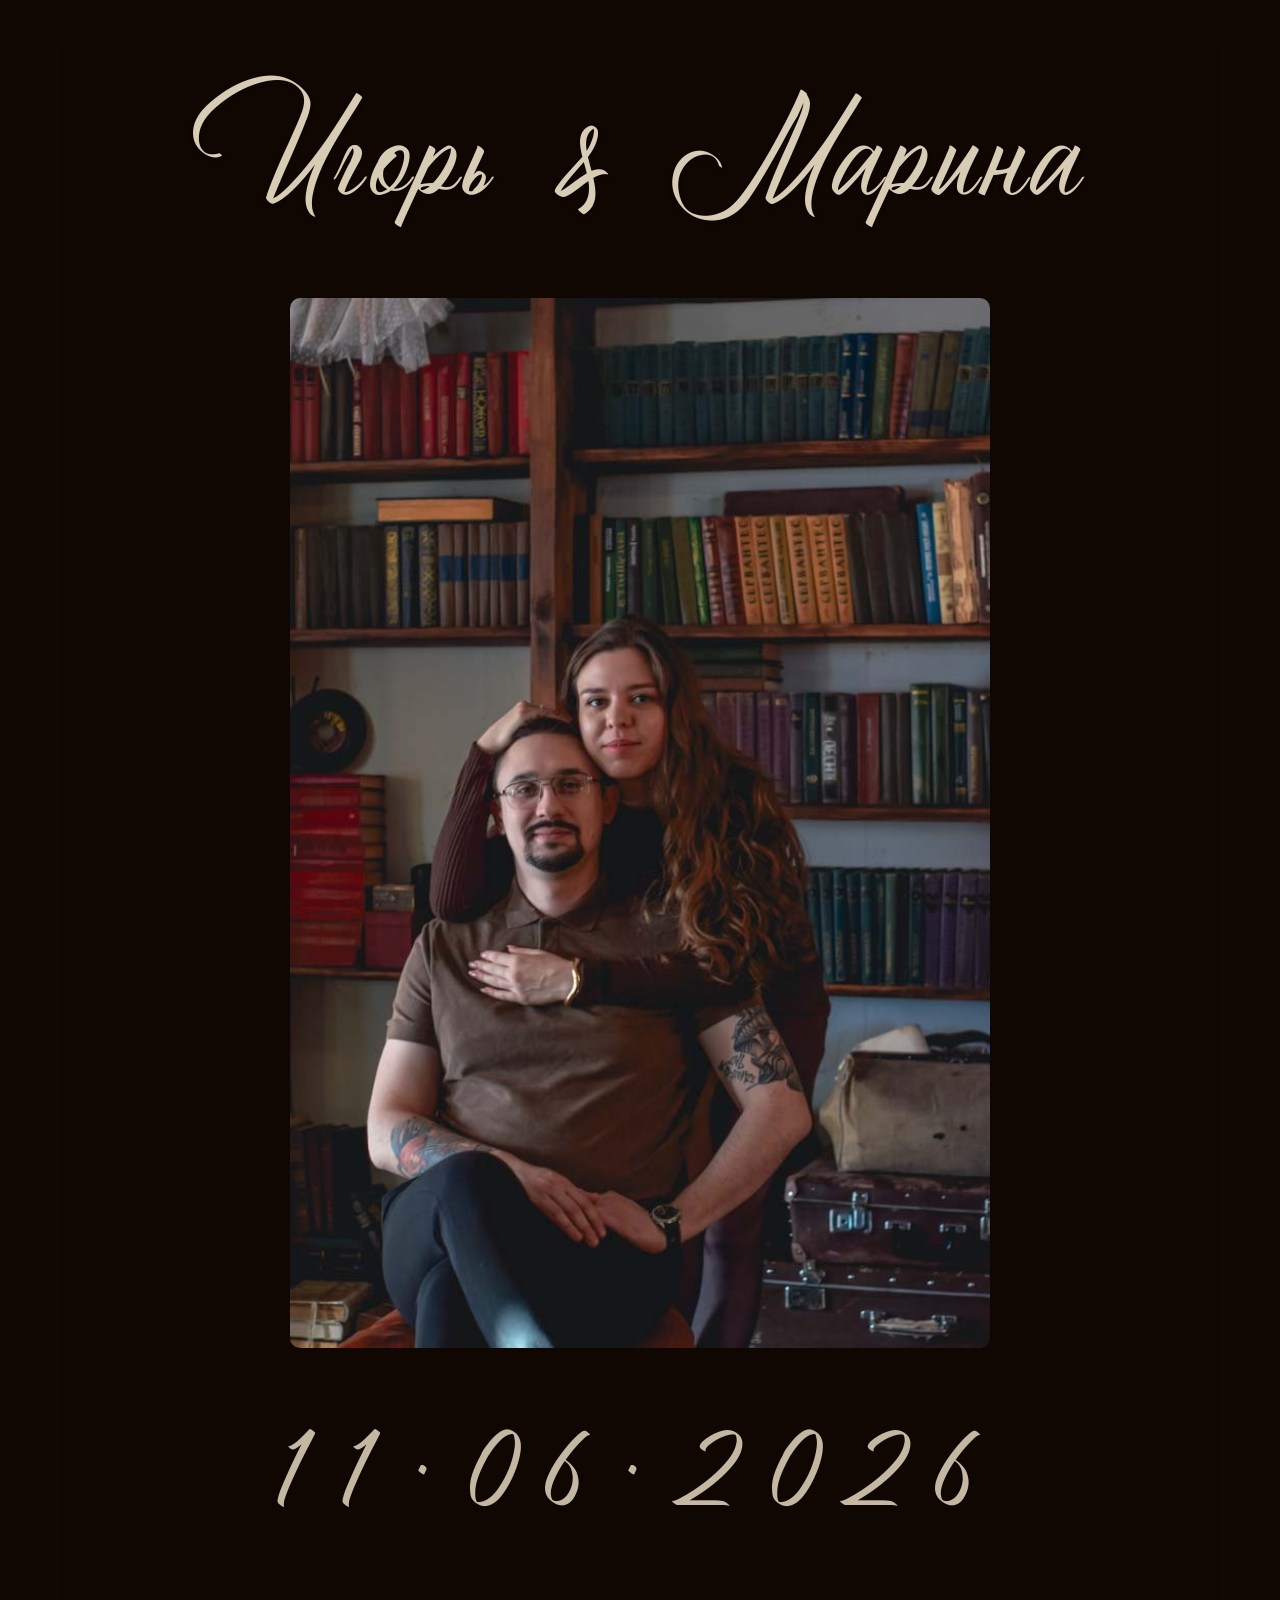
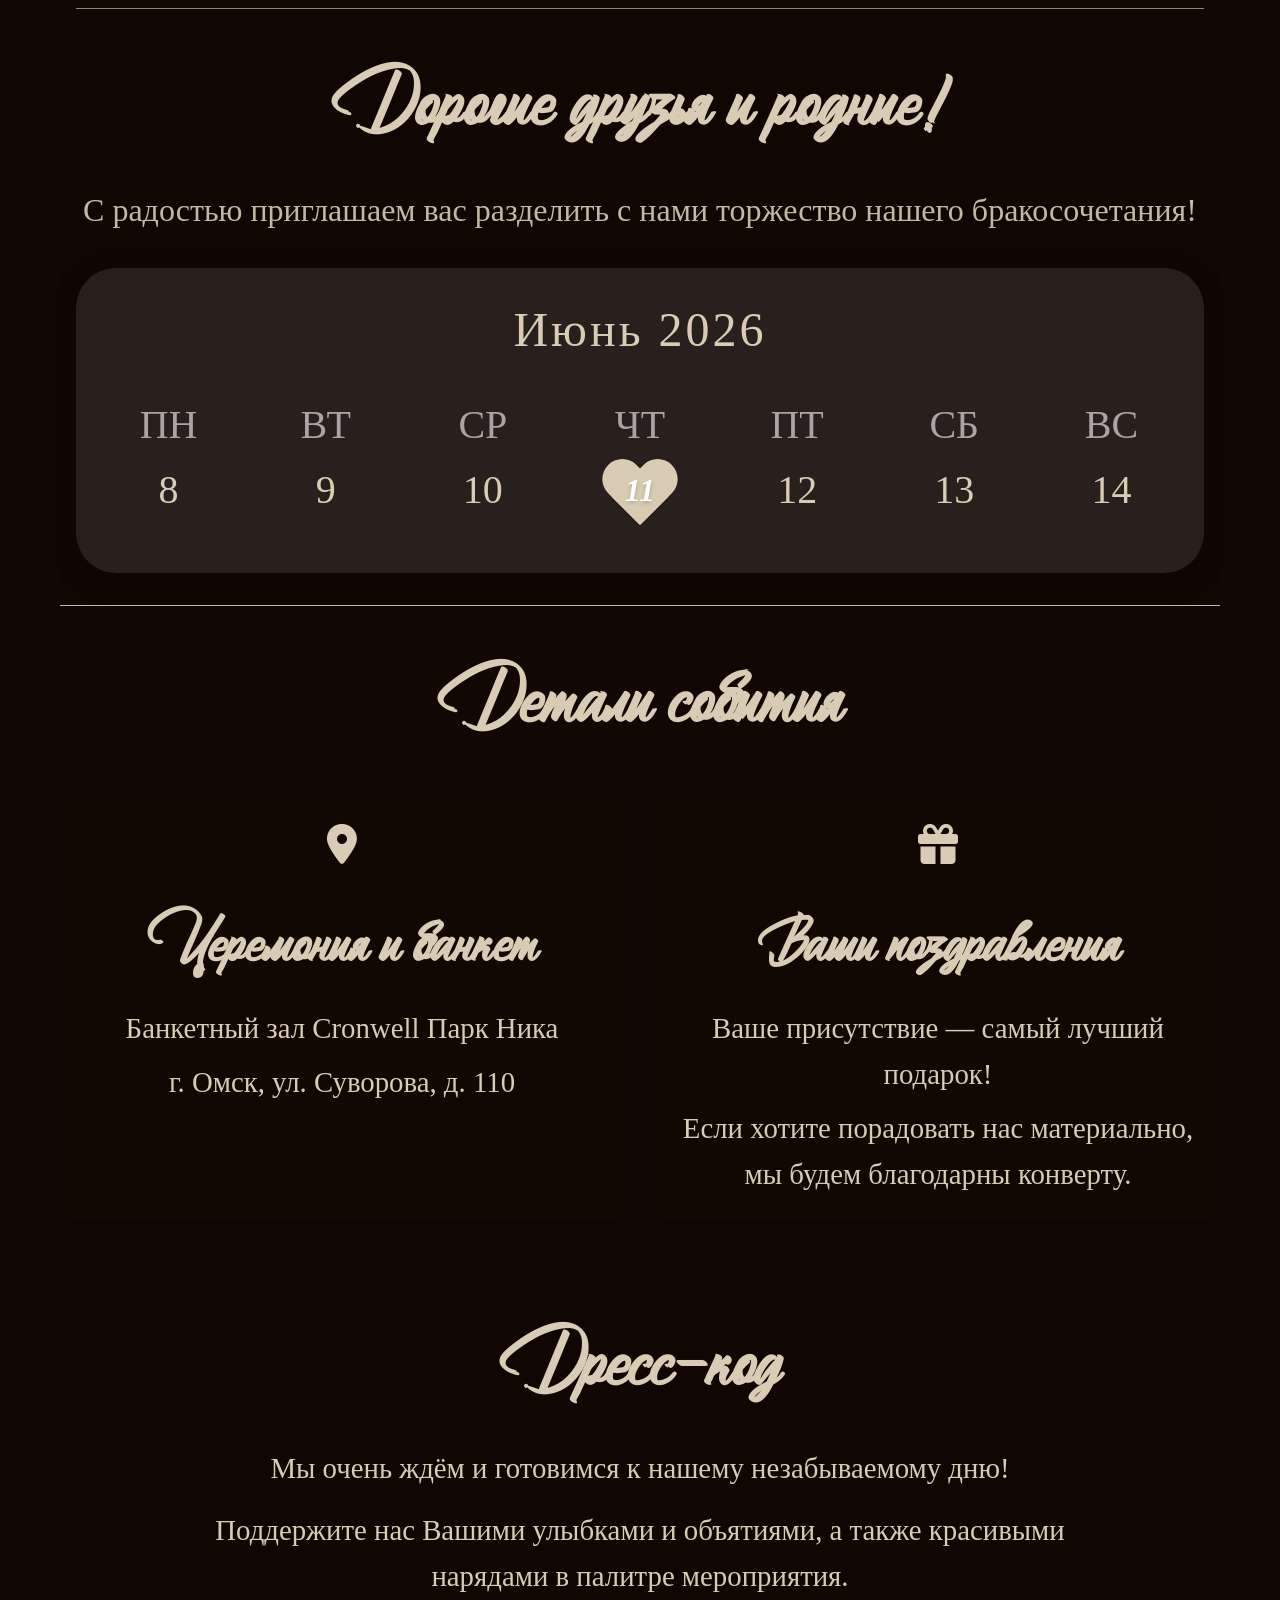
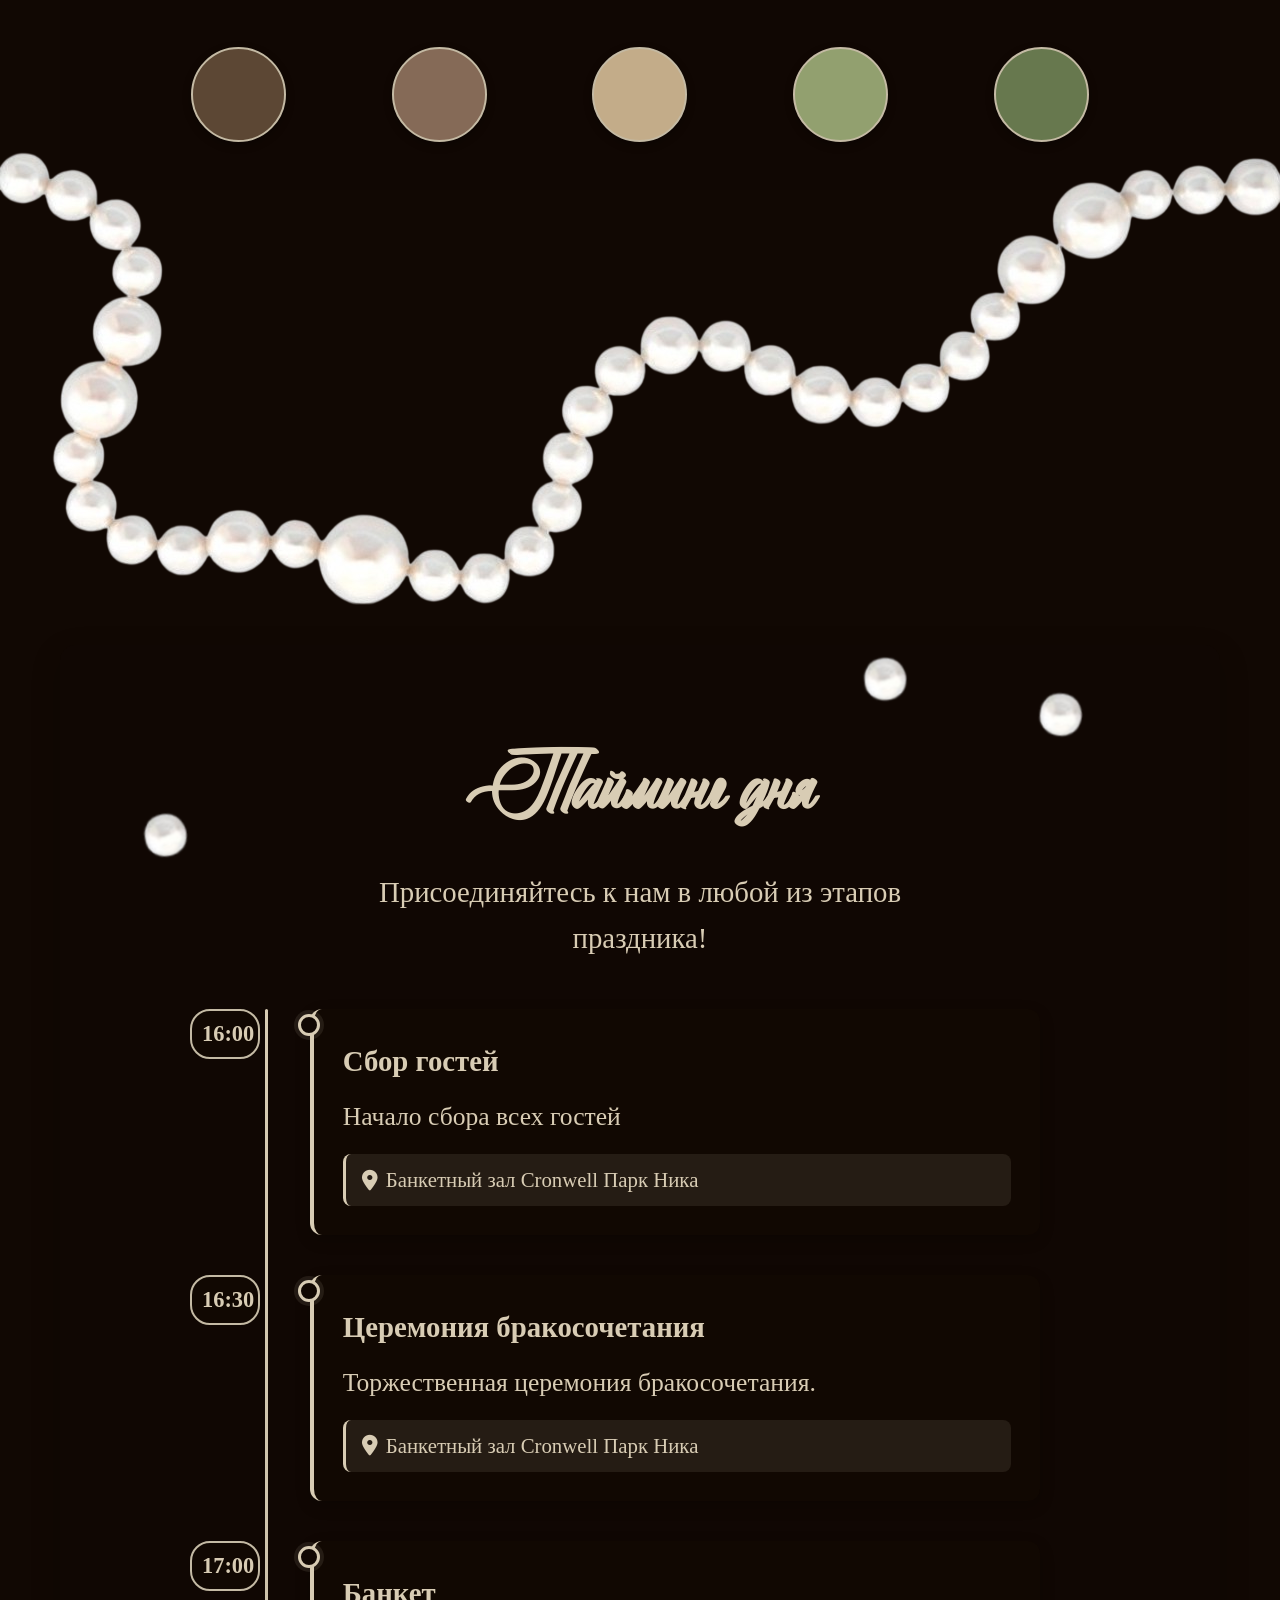
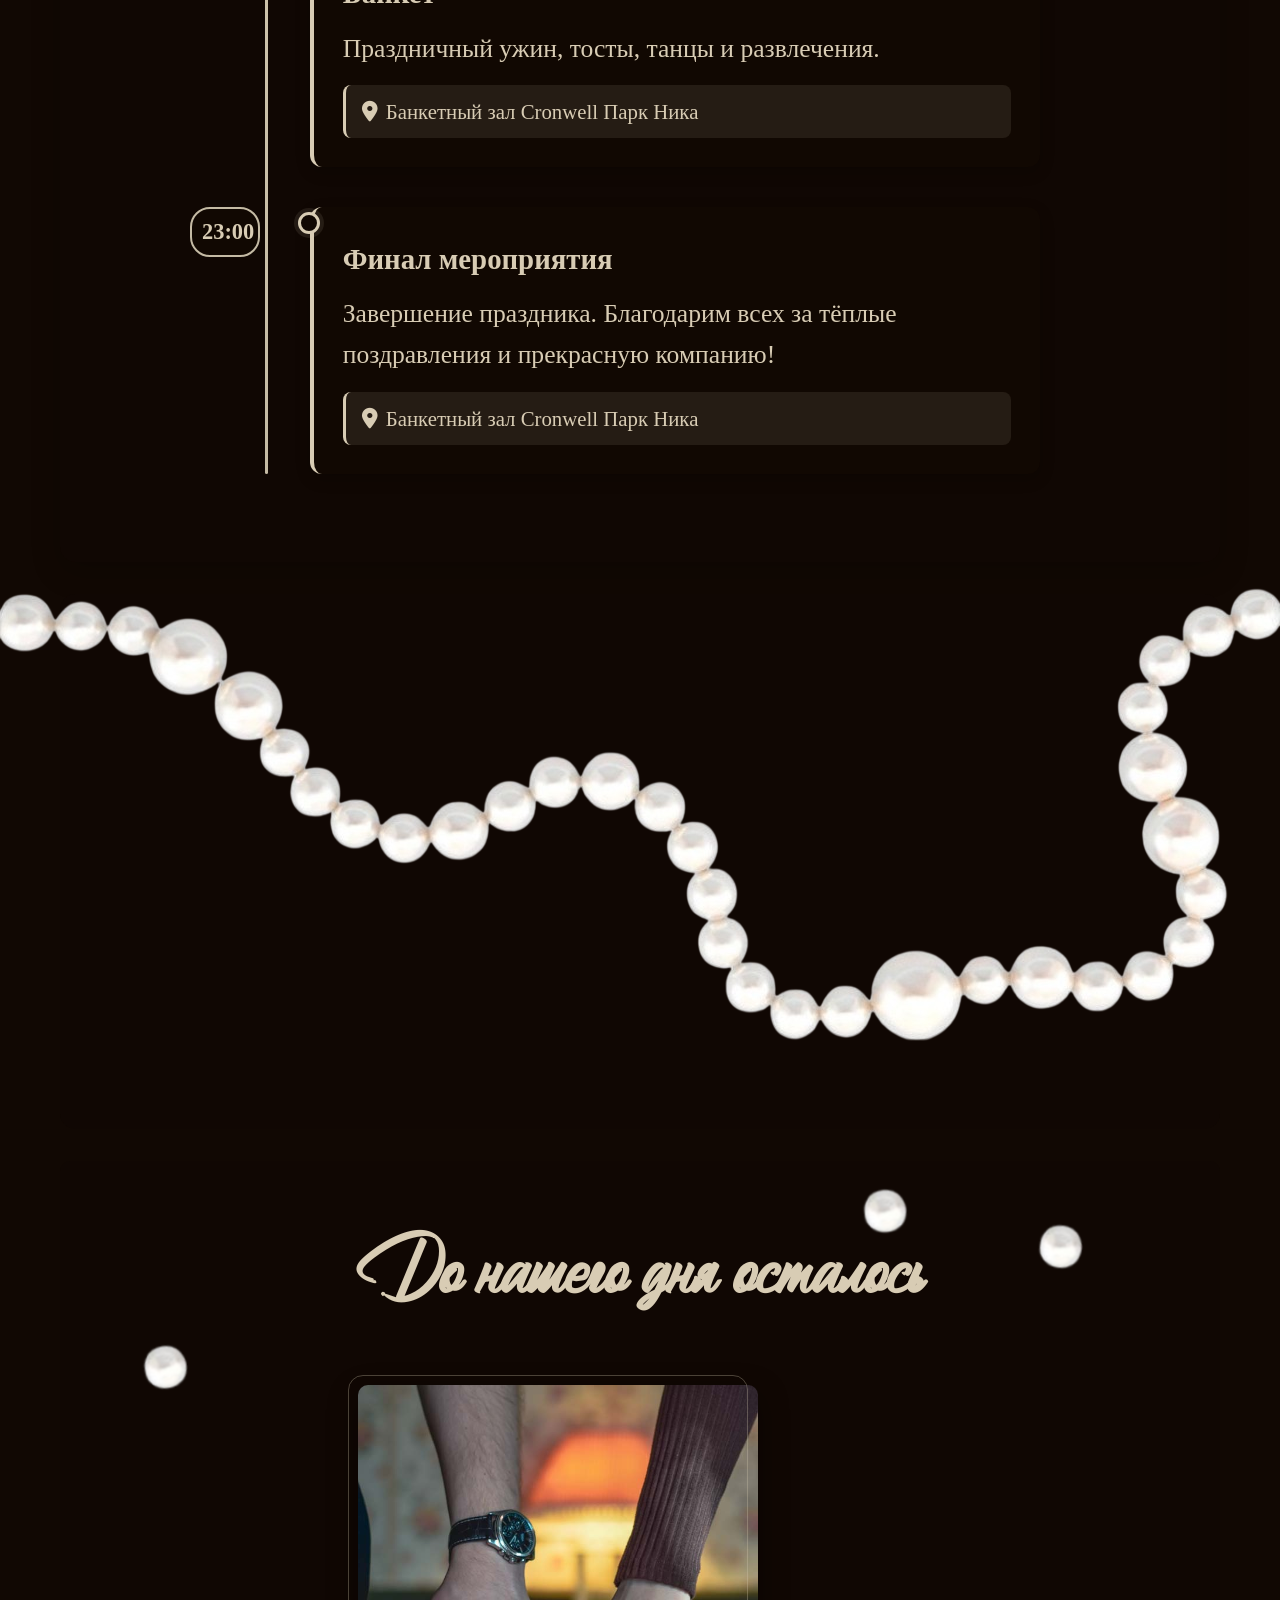
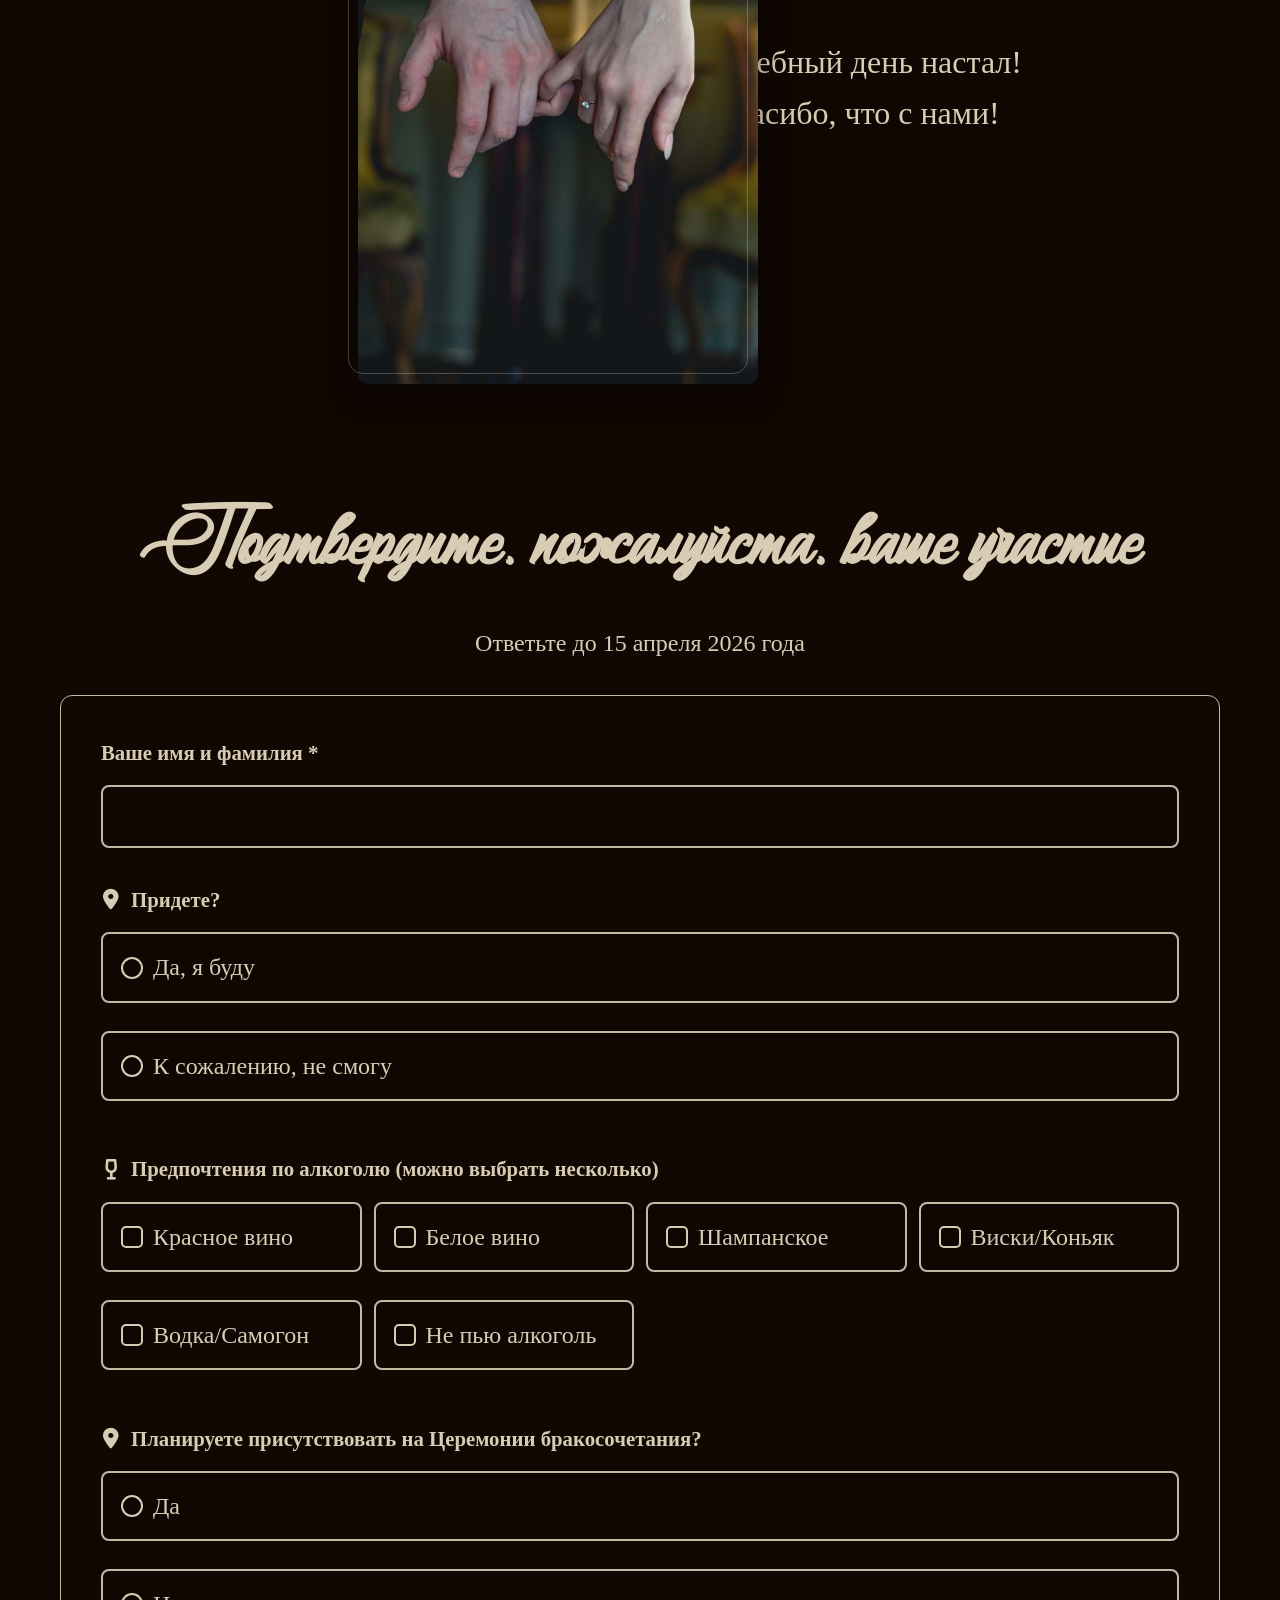
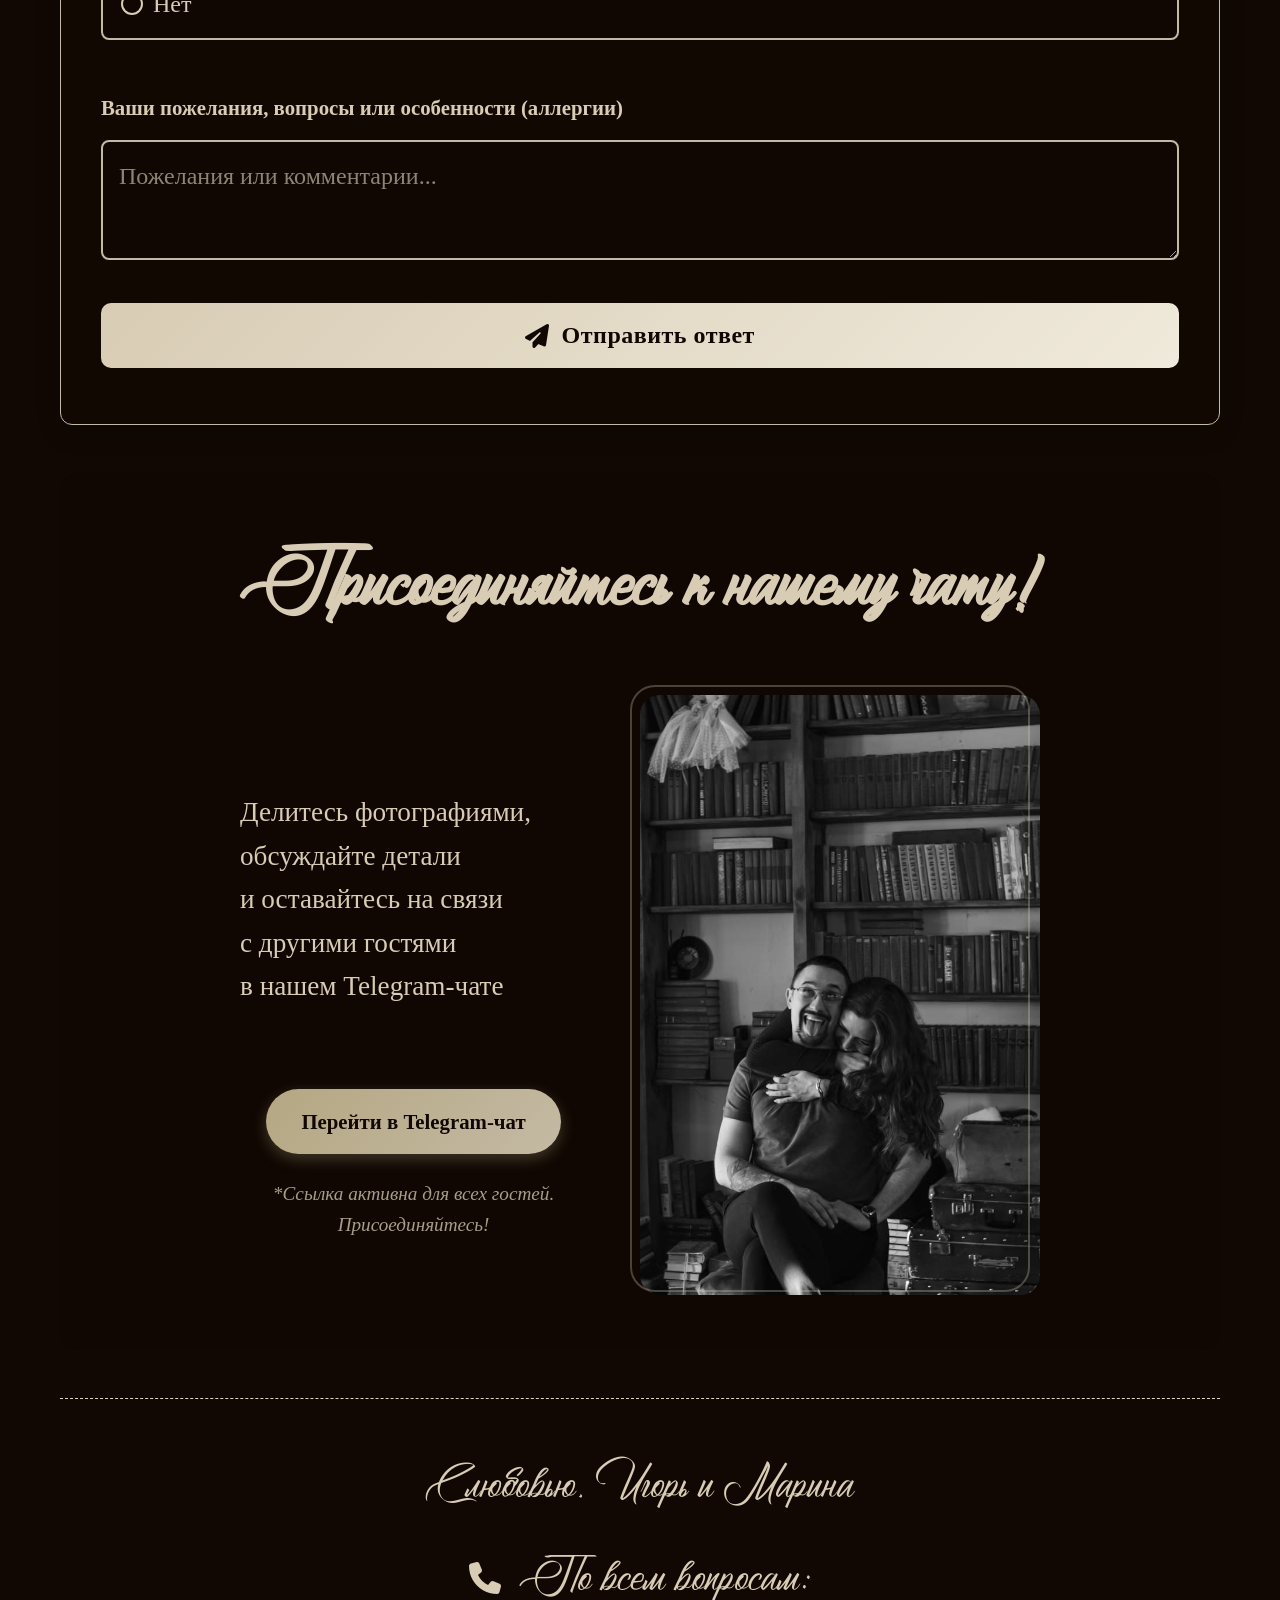
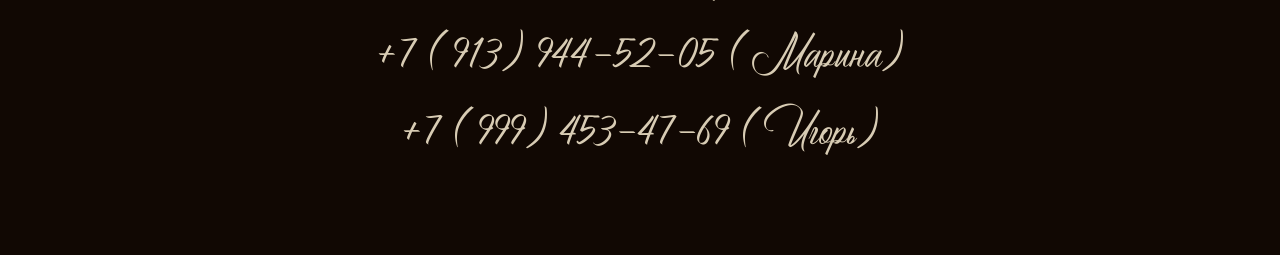
==== index.html @ 429d86e9 "Add files via upload" ====
<!DOCTYPE html>
<html lang="ru">
<head>
    
    <meta charset="UTF-8">
    <meta name="viewport" content="width=device-width, initial-scale=1.0">
    <title>Приглашение на нашу свадьбу</title>

    <!-- Подключение Google Fonts для красивого шрифта -->

    <!-- Подключение похожего шрифта Google Fonts -->
<link rel="preconnect" href="https://fonts.googleapis.com">
<link rel="preconnect" href="https://fonts.gstatic.com" crossorigin>
<link href="https://fonts.googleapis.com/css2?family=Dancing+Script:wght@400;600;700&display=swap" rel="stylesheet">

    <!-- Подключение иконок для меток -->
   <link rel="stylesheet" href="https://fontsforyou.com/ru/fonts/112939-atziluthscript.font">
    <link rel="stylesheet" href="style.css">
    <link rel="stylesheet" href="https://cdnjs.cloudflare.com/ajax/libs/font-awesome/6.4.0/css/all.min.css">
   
</head>
<body>
 


    <!-- Главный баннер с именами и датой -->
<section class="hero">
     <div class="hero-names">Игорь <span style="margin:0 1rem;">&</span> Марина</div> 
   
    <img src="127.jpg" 
     alt="Описание фото" 
     class="wedding-photo">
 <p class="hero-date wedding-day">11·06·2026</p>

 <hr class="custom-divider"><!--разделитель*/-->
    <h1>Дорогие друзья и родные!</h1>

    <p class="hero-date">С радостью приглашаем вас разделить с нами торжество нашего бракосочетания!</p>
    
    <!-- Компактный календарь на неделю -->

       
        <!-- Компактный календарь на неделю -->
        <div class="week-calendar">
            <div class="month-label">Июнь 2026</div>
            <div class="week-grid">
                <div class="weekday">
                    <span class="day-name">ПН</span>
                    <span class="day-number">8</span>
                </div>
                <div class="weekday">
                    <span class="day-name">ВТ</span>
                    <span class="day-number">9</span>
                </div>
                <div class="weekday">
                    <span class="day-name">СР</span>
                    <span class="day-number">10</span>
                </div>
               <div class="weekday heart-day">
                    <span class="day-name">ЧТ</span>
                  <div class="heart-shape">
                        <span class="heart-text">11</span>
                    </div>
                </div>
                <div class="weekday">
                    <span class="day-name">ПТ</span>
                    <span class="day-number">12</span>
                </div>
                <div class="weekday">
                    <span class="day-name">СБ</span>
                    <span class="day-number">13</span>
                </div>
                <div class="weekday">
                    <span class="day-name">ВС</span>
                    <span class="day-number">14</span>
                </div>
            </div>
        </div>
        
</section>


    <!-- Детали события в карточках -->
    <section>
        <h2>Детали события</h2>
        <div class="details-grid">
            <div class="detail-card">
                <div class="icon"><i class="fas fa-map-marker-alt"></i></div>
                <h3>Церемония и банкет</h3>
                <p><strong>Банкетный зал Cronwell Парк Ника</strong></p>
                <p>г. Омск, ул. Суворова, д. 110</p>
               
            </div>
          <!--  <div class="detail-card">
                <div class="icon"><i class="fas fa-bus"></i></div>
                <h3>Трансфер</h3>
                <p>Для гостей будет организован автобус от Центрального ЗАГСа.</p>
                <p>Отправление в 15:00.</p>
            </div>-->
            <div class="detail-card">
                <div class="icon"><i class="fas fa-gift"></i></div>
                <h3>Ваши поздравления</h3>
                <p>Ваше присутствие — самый лучший подарок!</p>
                <p>Если хотите порадовать нас материально, мы будем благодарны конверту.</p>
            </div>
        </div>
    </section>

 <!--Дресс код  -->
<section class="dress-code-section">
    <div class="container">
        <h2>Дресс-код</h2>
        
        <div class="dress-code-text">
            <p>Мы очень ждём и готовимся к нашему незабываемому дню!</p>
            <p>Поддержите нас Вашими улыбками и объятиями, а также красивыми нарядами в палитре мероприятия.</p>
        </div>

        <div class="color-palette">
            <div class="color-item">
                <div class="color-circle" style="background-color: #5c4734;"></div>
             <!--<span class="color-name">Шоколадный </span> -->   
            </div>
            <div class="color-item">
                <div class="color-circle" style="background-color: #856a57;"></div>
               <!-- <span class="color-name">Кофейный</span>-->
            </div>
            <div class="color-item">
                <div class="color-circle" style="background-color: #c3ac89;"></div>
               <!-- <span class="color-name">Беж</span>-->
            </div>
            
            <div class="color-item">
                <div class="color-circle" style="background-color: #92a06f;"></div>
               <!-- <span class="color-name">Болотный</span>-->
            </div>
            <div class="color-item">
                <div class="color-circle" style="background-color: #67784e;"></div>
               <!-- <span class="color-name">Хаки</span>-->
            </div>
        </div>

  
    </div>
</section>
<div class="full-width-photo-container-two">
    <img src="бусы.jpg" alt="Бусы" class="full-width-photo">
</div>

<!-- Контейнер для всех бусин -->
<div class="beads-container">
    <!-- Бусина 1 - справа, слегка обрезана -->
    <div class="bead bead-1">
        <img src="буса.jpg" alt="Бусины" class="bead-img">
    </div>
    
    <!-- Бусина 2 - левее и выше первой -->
    <div class="bead bead-2">
        <img src="буса.jpg" alt="Бусины" class="bead-img">
    </div>
    
    <!-- Бусина 3 - слева, не с краю -->
    <div class="bead bead-3">
        <img src="буса.jpg" alt="Буса" class="bead-img">
    </div>
</div>

<section class="timing-section">
    <div class="container">
        <h2>Тайминг дня</h2>
        
        <div class="timing-intro">
            <p>Присоединяйтесь к нам в любой из этапов праздника!</p>
        </div>

        <!-- Вертикальная линия времени -->
        <div class="timeline">
            
            <!-- Первое событие -->
            <div class="timeline-item">
                <div class="timeline-time">16:00</div>
                <div class="timeline-content">
                    <h3>Сбор гостей</h3>
                    <p>Начало сбора всех гостей</p>
                    <div class="timeline-location">
                        <i class="fas fa-map-marker-alt"></i>Банкетный зал Cronwell Парк Ника
                    </div>
                </div>
            </div>

            <!-- Второе событие -->
            <div class="timeline-item">
                <div class="timeline-time">16:30</div>
                <div class="timeline-content">
                    <h3>Церемония бракосочетания</h3>
                    <p>Торжественная церемония бракосочетания.</p>
                    <div class="timeline-location">
                        <i class="fas fa-map-marker-alt"></i>Банкетный зал Cronwell Парк Ника
                    </div>
                </div>
            </div>

            <!-- Третье событие -->
            <div class="timeline-item">
                <div class="timeline-time">17:00</div>
                <div class="timeline-content">
                    <h3>Банкет</h3>
                    <p>Праздничный ужин, тосты, танцы и развлечения.</p>
                    <div class="timeline-location">
                        <i class="fas fa-map-marker-alt"></i>Банкетный зал Cronwell Парк Ника
                    </div>
                </div>
            </div>

            <!-- Четвертое событие -->
            <div class="timeline-item">
                <div class="timeline-time">23:00</div>
                <div class="timeline-content">
                    <h3>Финал мероприятия</h3>
                    <p>Завершение праздника. Благодарим всех за тёплые поздравления и прекрасную компанию!</p>
                    <div class="timeline-location">
                        <i class="fas fa-map-marker-alt"></i>Банкетный зал Cronwell Парк Ника
                    </div>
                </div>
            </div>

        </div>

     
    </div>
</section>
<section class="hands-section">

<div class="full-width-photo-container">
    <img src="бусы.jpg" alt="Бусы" class="full-width-photo">
</div>
</section>  

<div class="beads-container">
    <!-- Бусина 1 - справа, слегка обрезана -->
    <div class="bead bead-1">
        <img src="буса.jpg" alt="Бусины" class="bead-img">
    </div>
    
    <!-- Бусина 2 - левее и выше первой -->
    <div class="bead bead-2">
        <img src="буса.jpg" alt="Бусины" class="bead-img">
    </div>
    
    <!-- Бусина 3 - слева, не с краю -->
    <div class="bead bead-3">
        <img src="буса.jpg" alt="Буса" class="bead-img">
    </div>
</div>

    <!-- Таймер обратного отсчета -->
    <section class="countdown">
        <h2>До нашего дня осталось</h2>
        
        <div class="count">
            
        <div class="photo-hands-container">

<img src="1041.jpg" alt="Описание фото" class="photo-hands">
        </div> 
       <!-- <img src="111.jpg" alt="Описание фото" class="countdown-photo"> -->
        <div id="timer">
            <div class="timer-unit"><span class="timer-number" id="days">00</span><span class="timer-label">дней</span></div>
            <div class="timer-unit"><span class="timer-number" id="hours">00</span><span class="timer-label">часов</span></div>
            <div class="timer-unit"><span class="timer-number" id="minutes">00</span><span class="timer-label">минут</span></div>
            <div class="timer-unit"><span class="timer-number" id="seconds">00</span><span class="timer-label">секунд</span></div>
        </div>

        
        </div>
    </section>
<!-- Блок Telegram с фото -->


    <!-- Форма для подтверждения присутствия (RSVP) -->
    <section>
        <h2>Подтвердите, пожалуйста, ваше участие</h2>
        <p style="text-align: center; margin-bottom: 2rem; font-size:1.5rem;">Ответьте до 15 апреля 2026 года</p>
        <form id="rsvp-form" >
        <input type="hidden" name="_subject" value="Ответ на свадьбу">
        <input type="hidden" name="_replyto" id="email-field" value="">
        <input type="text" name="_gotcha" style="display:none;">

            <div class="form-group">
                <label for="Имя и фамилия">Ваше имя и фамилия *</label>
                <input type="text" id="guest-name" name="guest-name" required>
            </div>

                         <div class="form-group">
                <label>
                    <i class="fas fa-map-marker-alt"></i> Придете?
                </label>
                <div class="radio-group">
                    <label class="radio-option">
                        <input type="radio" name="Присутствие" value="Да, я буду" required >
                        <span class="radio-custom"></span>
                        <span class="radio-label">Да, я буду</span>
                    </label>

                    <label class="radio-option">
                        <input type="radio" name="Присутствие" value="К сожалению, не смогу">
                        <span class="radio-custom"></span>
                        <span class="radio-label">К сожалению, не смогу</span>
                    </label>
                </div>
            </div>

      <div class="form-group">
                <label for="alcohol-preferences">
                    <i class="fas fa-wine-glass-alt"></i> Предпочтения по алкоголю (можно выбрать несколько)
                </label>
                <div class="checkbox-group">
                    <label class="checkbox-option">
                        <input type="checkbox" name="Алкоголь: Красное вино" value="Красное вино">
                        <span class="checkbox-custom"></span>
                        <span class="checkbox-label">Красное вино</span>
                    </label>
                    <label class="checkbox-option">
                        <input type="checkbox" name="Алкоголь: Белое вино" value="Белое вино">
                        <span class="checkbox-custom"></span>
                        <span class="checkbox-label">Белое вино</span>
                    </label>
                    <label class="checkbox-option">
                        <input type="checkbox" name="Алкоголь: Шампанское" value="Шампанское">
                        <span class="checkbox-custom"></span>
                        <span class="checkbox-label">Шампанское</span>
                    </label>
                    <label class="checkbox-option">
                        <input type="checkbox" name="Алкоголь: Виски/Коньяк" value="Виски/Коньяк">
                        <span class="checkbox-custom"></span>
                        <span class="checkbox-label">Виски/Коньяк</span>
                    </label>
                    <label class="checkbox-option">
                        <input type="checkbox" name="Алкоголь: Водка/Самогон" value="Водка/Самогон">
                        <span class="checkbox-custom"></span>
                        <span class="checkbox-label">Водка/Самогон</span>
                    </label>
                    <label class="checkbox-option">
                        <input type="checkbox" name="Алкоголь: Не пью" value="Не пью алкоголь">
                        <span class="checkbox-custom"></span>
                        <span class="checkbox-label">Не пью алкоголь</span>
                    </label>
                </div>
            </div>

             <div class="form-group">
                <label>
                    <i class="fas fa-map-marker-alt"></i> Планируете присутствовать на Церемонии бракосочетания?
                </label>
                <div class="radio-group">
                    <label class="radio-option">
                        <input type="radio" name="Роспись и прогулка" value="Роспись:Да">
                        <span class="radio-custom"></span>
                        <span class="radio-label">Да</span>
                    </label>

                    <label class="radio-option">
                        <input type="radio" name="Роспись и прогулка" value="Роспись:Нет">
                        <span class="radio-custom"></span>
                        <span class="radio-label">Нет</span>
                    </label>
                </div>
            </div>
            <div class="form-group">
                <label for="message">Ваши пожелания, вопросы или особенности (аллергии)</label>
                <textarea id="message" name="Пожелания и комментарии" placeholder="Пожелания или комментарии..."></textarea>
            </div>
            <button type="submit" class="submit-btn">
                 <i class="fas fa-paper-plane"></i> Отправить ответ
            </button>
            <p id="form-feedback" style="text-align: center; margin-top: 1rem; font-size: 1.5rem; color: #666;"></p>
        </form>
    </section>

<section class="telegram-section">
    
            <h2>Присоединяйтесь к нашему чату!</h2>
    <div class="telegram-container">
        <div class="telegram-content">
       
            <p class="telegram-description">
                Делитесь фотографиями,<br> обсуждайте детали  <br> и оставайтесь на связи <br>
               с другими гостями <br> в нашем Telegram-чате
            </p>
            <a href="https://t.me/+25KDOVUwlls3NDhi" target="_blank" class="telegram-button">
                
                Перейти в Telegram-чат
            </a>
            <p class="telegram-note">
                *Ссылка активна для всех гостей. <br> Присоединяйтесь!
            </p>
        </div>
        
        <!-- Фото справа -->
        <div class="telegram-photo">
            <img src="телега.jpg" alt="Фото мероприятия" class="telegram-img">
        </div>
    </div>
</section>
    <!-- Футер с контактами -->
    <footer style="text-align: center; padding: 3rem 1rem; border-top: 1px dashed #e0d5c3; margin-top: 2rem; color: #8b7355;">
        <p>С любовью, Игорь и Марина</p>
        <p style="margin-top: 1rem;">
            <i class="fas fa-phone" style="margin-right: 0.5rem;font-size: 2rem;"></i> По всем вопросам: <br> +7 (913) 944-52-05 (Марина) <br> +7 (999) 453-47-69 (Игорь)
        </p>
    </footer>

  <script>
// ========== ТАЙМЕР ==========
document.addEventListener('DOMContentLoaded', function() {
    // Таймер (ваш существующий код)
    const weddingDate = new Date('June 11, 2026 17:00:00').getTime();
    
    function updateTimer() {
        const now = new Date().getTime();
        const timeLeft = weddingDate - now;
        const days = Math.floor(timeLeft / (1000 * 60 * 60 * 24));
        const hours = Math.floor((timeLeft % (1000 * 60 * 60 * 24)) / (1000 * 60 * 60));
        const minutes = Math.floor((timeLeft % (1000 * 60 * 60)) / (1000 * 60));
        const seconds = Math.floor((timeLeft % (1000 * 60)) / 1000);
        
        document.getElementById('days').textContent = days.toString().padStart(2, '0');
        document.getElementById('hours').textContent = hours.toString().padStart(2, '0');
        document.getElementById('minutes').textContent = minutes.toString().padStart(2, '0');
        document.getElementById('seconds').textContent = seconds.toString().padStart(2, '0');
        
        if (timeLeft < 0) {
            clearInterval(timerInterval);
            document.getElementById('timer').innerHTML = "<p style='font-size: 2rem;'>Свадебный день настал! Спасибо, что с нами!</p>";
        }
    }
    
    const timerInterval = setInterval(updateTimer, 1000);
    updateTimer();
    
    // ========== ФОРМА (ПРОСТОЙ GET ЗАПРОС) ==========
    const form = document.getElementById('rsvp-form');
    const feedback = document.getElementById('form-feedback');
    const SCRIPT_URL = 'https://script.google.com/macros/s/AKfycbwMFsQUZjqGsl_HwgPJdNzp0BE2JeL5vVm_yE98GESzs-xSBshv23FB9SKoHd62rQ8l_Q/exec';
    
    if (!form) return;
    
    form.addEventListener('submit', function(e) {
        e.preventDefault();
        
        // Проверка обязательных полей
        const name = document.getElementById('guest-name').value.trim();
        const presence = document.querySelector('[name="Присутствие"]:checked');
        const registration = document.querySelector('[name="Роспись и прогулка"]:checked');
        
        if (!name) {
            feedback.textContent = 'Введите имя и фамилию';
            feedback.style.color = '#f44336';
            return;
        }
        if (!presence) {
            feedback.textContent = 'Выберите, придете ли вы';
            feedback.style.color = '#f44336';
            return;
        }
        if (!registration) {
            feedback.textContent = 'Выберите, будете ли на росписи';
            feedback.style.color = '#f44336';
            return;
        }
        
        // Собираем алкоголь
        let alcohol = [];
        document.querySelectorAll('[name^="Алкоголь:"]:checked').forEach(cb => {
            alcohol.push(cb.value);
        });
        
        // Собираем пожелания
        const wishes = document.getElementById('message').value.trim();
        
        // Формируем URL с параметрами
        let url = SCRIPT_URL + '?';
        url += 'guest-name=' + encodeURIComponent(name);
        url += '&Присутствие=' + encodeURIComponent(presence.value);
        url += '&Роспись и прогулка=' + encodeURIComponent(registration.value);
        
        if (alcohol.length > 0) {
            url += '&Алкоголь=' + encodeURIComponent(alcohol.join(', '));
        }
        
        if (wishes) {
            url += '&Пожелания=' + encodeURIComponent(wishes);
        }
        
        // Добавляем timestamp для уникальности
        url += '&timestamp=' + Date.now();
        
        console.log('Отправляем GET запрос на:', url);
        
        // Открываем в новом окне - БЕЗ CORS ОШИБОК!
        const newWindow = window.open(url, '_blank', 'width=600,height=400');
        
        // Меняем кнопку
        const btn = form.querySelector('button[type="submit"]');
        btn.innerHTML = '<i class="fas fa-check"></i> Отправлено!';
        btn.disabled = true;
        
        // Показываем сообщение
        feedback.textContent = ' Ответ отправлен!';
        feedback.style.color = '#110803';
        
        // Через 5 секунд сбрасываем форму
        setTimeout(() => {
            form.reset();
            btn.innerHTML = '<i class="fas fa-paper-plane"></i> Отправить ответ';
            btn.disabled = false;
            feedback.textContent = 'Можете отправить еще один ответ';
            feedback.style.color = '#666';
        }, 5000);
    });
});
</script>
</body>
</html>
---- style.css ----
@font-face {
    font-family: 'Atziluth-Script';
    src: 
         url('Atziluth Script.ttf') format('truetype');
    font-weight: normal;
    font-style: normal;
    font-display: swap;  /* Оптимизация загрузки */
}
/* ==================== ИНВЕРТИРОВАННАЯ ЦВЕТОВАЯ ПАЛИТРА ==================== */
:root {
    --chocolate: #110803;       /* Тёмный шоколадный - для фона */
    --beige: #d8ccb4;           /* Бежевый - для текста */
    --light-beige: #f0eadc;     /* Светлый бежевый */
    --medium-beige: #c4baa4;    /* Средний бежевый */
    --dark-beige: #a89e88;      /* Тёмный бежевый */
    --accent-gold: #b5a782;     /* Золотистый акцент */
    --white: #ffffff;
    --off-white: #f9f7f2;
}

* {
    margin: 0;
    padding: 0;
    box-sizing: border-box;
}

/* ==================== ОСНОВНЫЕ НАСТРОЙКИ ==================== */
/* Тело сайта - ШОКОЛАДНЫЙ фон, БЕЖЕВЫЙ текст */
body {
    font-family: 'Cormorant Garamond', serif;
    line-height: 1.6;
    color: var(--beige);
    background-color: var(--chocolate);
    max-width: 1200px;
    margin: 0 auto;
    padding: 20px;
}

/* Заголовки - БЕЖЕВЫЕ */
h1, h2, h3, h4 {
    font-family: 'Atziluth-Script','Cormorant Garamond', serif;
    color: var(--beige);
    text-align: center;
    margin-bottom: 1rem;
}

h1 { 
    font-size: 3.5rem; 
    margin-top: 1rem; 
}

h2 { 
    font-size: 5rem; 
    margin-top: 0rem; 
}

h3 {
    font-size: 4rem;
    margin-bottom: 0.5rem;
}

p { 
    margin-bottom: 1rem; 
    color: var(--beige);
}

/* Ссылки - светлый бежевый */
a {
    color: var(--light-beige);
    text-decoration: none;
    transition: color 0.3s;
}

a:hover {
    color: var(--white);
    text-decoration: underline;
}

/* ==================== ГЛАВНЫЙ БАННЕР ==================== */
.hero {
    background-color: rgba(17, 8, 3, 0.7);
    text-align: center;
    padding: 0rem 1rem;
    border-bottom: 1px solid var(--medium-beige);
    margin-bottom: 2rem;
}

.hero-names {
    font-family: 'Atziluth-Script', 'Cormorant Garamond', serif;
    font-size: 9rem;
    font-weight: 400;
    letter-spacing: 0.3rem;
    margin: 1.5rem 0;
    color: var(--beige);
    text-shadow: 0 2px 4px rgba(0, 0, 0, 0.3);
}

.hero-date {
    font-family: 'Cormorant Garamond', serif;
    font-size: 2.2rem;
    color: var(--beige);
}

.custom-divider {
    border: none;
    border-top: 1.9px solid var(--medium-beige);
    width: 100%;
    max-width: 1160px;
    margin: 2rem auto;
    opacity: 0.7;
}

.wedding-photo {
    width: 100%;
    max-width: 700px;
    height: auto;
    border-radius: 10px;
    transform: rotate(0deg);
    margin: 0rem auto;
}

.photo-hands-container {
    position: relative;
    width: 100%;
    max-width: 400px;
    margin: 1rem auto;
}

.photo-hands {
    width: 100%;
    height: auto;
    border-radius: 10px;
    box-shadow: 0 10px 30px rgba(0, 0, 0, 0.4);
    transition: transform 0.3s ease;
    display: block;
    
    position: relative;
    z-index: 1;  /* Фото под рамкой в спокойном состоянии */
}

.photo-hands:hover {
    transform: scale(1.02) translateX(3px);
    
    z-index: 3;  /* Фото выше рамки при наведении */
}

/* Рамка как в Telegram */
.photo-hands-container::before {
    content: '';
    position: absolute;
    top: -10px;
    left: -10px;
    right: 10px;
    bottom: 10px;
    border: 1px solid var(--beige);
    border-radius: 15px;
    opacity: 0.3;
    pointer-events: none;
     z-index: 2;  /* Рамка выше фото в спокойном состоянии */
}

/* Если хочешь, чтобы рамка тоже двигалась */
.photo-hands-container:hover::before {
   opacity: 0.3;  /* Оставляем ту же прозрачность */
    transform: none;  /* Убираем возможные трансформации */

}

/* Для мобильных корректируем рамку */
@media (max-width: 768px) {
    .photo-hands-container::before {
        top: -5px;
        left: -5px;
        right: 5px;
        bottom: 5px;
    }
}
.hands-section {
    background-color: rgba(17, 8, 3, 0.7);
    padding: 5rem 1rem;
    margin: 1rem 0;
        padding: 5rem 1rem;
    border-radius: 15px;
    align-items: center;
   
}

.week-calendar {
    width: 100%;
    font-family: 'Cormorant Garamond', serif;
    max-width: 1160px;
    margin: 2rem auto;
    background: rgba(255, 255, 255, 0.1);
    backdrop-filter: blur(10px);
    border-radius: 40px;
    padding: 1.5rem;
    box-shadow: 0 8px 32px rgba(0, 0, 0, 0.1);
}

.month-label {
    font-family: 'Cormorant Garamond', serif;
    text-align: center;
    font-size: 3rem;
    font-weight: 300;
    letter-spacing: 3px;
    margin-bottom: 0rem;
    color: var(--beige);
}

.week-grid {
    display: grid;
    grid-template-columns: repeat(7, 1fr);
    gap: 20px;
}

.weekday {
    font-family: 'Cormorant Garamond', serif;
    display: flex;
    flex-direction: column;
    align-items: center;
    justify-content: flex-start;
    padding: 1.5rem 0.5rem;
    border-radius: 25px;
    transition: all 0.3s ease;
    min-height: 150px;
}

.day-name {
    font-family: 'Cormorant Garamond', serif;
    font-size: 2.5rem;
    font-weight: 500;
    margin-bottom: 2rem;
    color: rgba(255, 255, 255, 0.6);
    height: 30px;
}

.day-number {
    font-family: 'Cormorant Garamond', serif;
    font-size: 2.5rem;
    font-weight: 400;
    line-height: 1;
    display: flex;
    align-items: center;
    justify-content: center;
    height: 70px;
}

/* CSS-сердце с цифрой внутри */
.heart-shape {
    position: relative;
    width: 80px;
    height: 70px;
    display: flex;
    justify-content: center;
    align-items: center;
    animation: heartbeat 1.5s ease infinite;
}

.heart-text {
    font-family: 'Cormorant Garamond', serif;
    position: relative;
    z-index: 2;
    color: white;
    font-size: 2rem;
    font-weight: 600;
    font-style: italic;
    text-shadow: 0 2px 4px rgba(0, 0, 0, 0.2);
}

.heart-shape::before,
.heart-shape::after {
    content: "";
    position: absolute;
    top: 5px;
    width: 40px;
    height: 65px;
    border-radius: 40px 40px 0 0;
    background: var(--beige);
}

.heart-shape::before {
    left: 40px;
    transform: rotate(-45deg);
    transform-origin: 0 100%;
}

.heart-shape::after {
    left: 0;
    transform: rotate(45deg);
    transform-origin: 100% 100%;
}

@keyframes heartbeat {
    0% { transform: scale(1); }
    14% { transform: scale(1.1); }
    28% { transform: scale(1); }
    42% { transform: scale(1.1); }
    70% { transform: scale(1); }
}

.heart-day {
    padding: 1.5rem 0.5rem;
}

.heart-day .heart-shape {
    margin: 0;
}

.weekday:hover:not(:has(.heart-shape)) {
    background: rgba(255, 255, 255, 0.1);
    transform: translateY(-5px);
}

.hero-date.wedding-day {
    font-family: 'Atziluth-Script','Cormorant Garamond', serif;
    font-size: 8rem;
    letter-spacing: 30px;
    margin-top: 1rem;
    color: var(--beige);
}

.hero h1 {
    font-size: 5rem;
    font-weight: 600;
    margin-bottom: 1rem;
    letter-spacing: 1px;
}

.hero-date {
    font-size: 2rem;
    font-weight: 300;
    opacity: 0.9;
    margin: 0.5rem 0;
}

/* Адаптация под мобильные */
@media (max-width: 768px) {
    .week-calendar {
        max-width: 100%;
        padding: 1rem;
    }
    
    .month-label {
        font-family: 'Cormorant Garamond', serif;
        font-size: 1.5rem;
        margin-bottom: 1.5rem;
    }
    
    .day-number {
        font-size: 2rem;
    }
    
    .heart-shape {
        width: 60px;
        height: 52px;
    }
    
    .heart-shape::before,
    .heart-shape::after {
        width: 30px;
        height: 48px;
    }
    
    .heart-shape::before {
        left: 30px;
    }
    
    .heart-text {
        font-size: 1.5rem;
    }
    
    .week-grid {
        gap: 10px;
    }
    
    .hero-names {
        font-size: 2.5rem;
        letter-spacing: 0.2rem;
        margin: 1rem 0;
    }
    
    .hero h1 {
        font-size: 1.5rem;
    }

        .day-name {
        font-size: 1.2rem !important;  /* Уменьшить с 2.5rem */
        margin-bottom: 0.5rem;
    }
    
    .day-number {
        font-size: 1.5rem !important;  /* Уменьшить с 2rem */
    }
    
    .weekday {
        min-height: 100px;  /* Уменьшить высоту */
        padding: 0.8rem 0.3rem;
    }
        .detail-card p,
    .detail-card strong {
        font-size: 1.2rem !important;  /* Уменьшить с 1.8rem */
    }
    
    .icon {
        font-size: 2rem;  /* Уменьшить иконки */
    }
        .dress-code-text {
        font-size: 1.2rem;  /* Уменьшить с 1.8rem */
    }
        .form-group label {
        font-size: 1rem;  /* Уменьшить с 1.3rem */
    }
    
    input[type="text"],
    textarea {
        font-size: 1rem;  /* Уменьшить с 1.2rem */
        padding: 0.8rem;
    }
    
    .radio-label,
    .checkbox-label {
        font-size: 1rem;  /* Уменьшить с 1.2rem */
    }
        footer {
        font-size: 1rem;  /* Уменьшить с 1.3rem */
        padding: 2rem 0.5rem;
    }
        .hands-section {
        padding: 2rem 1rem;  /* Уменьшить отступы */
    }
    
    .photo-hands {
        max-width: 300px;  /* Уменьшить фото */
        margin: 1rem auto;
    }
     .timeline-content p {
        font-size: 1rem;  /* Уменьшить с 1.2rem */
    }
    
    .timeline-location {
        font-size: 1rem;  /* Уменьшить с 1.2rem */
        padding: 0.4rem 0.8rem;
    }
    
    .timeline-time {
        font-size: 1rem;  /* Уменьшить с 1.2rem */
        padding: 0.3rem 0.8rem;
    }
}

.hero-subtitle {
    font-size: 1.2rem;
    max-width: 800px;
    margin: 0 auto;
    color: var(--beige);
}

/* ==================== ТАЙМЕР ==================== */
.countdown {
    text-align: center;
    padding: 3rem 1rem;
    background-color: rgba(17, 8, 3, 0.7);
    border-radius: 10px;
    margin: 2rem 0;
  /*  border: 1px solid var(--medium-beige);*/
}
.photo-hands-container{
    margin-top: 1rem;
        position: relative;
    left: 38%;
}
.count {
    display: grid;
    grid-template-columns: repeat(auto-fit, minmax(300px, 1fr));
    gap: 2rem;
    margin-top: 2rem;
}
#timer {
    
        max-width: 400px;
    display: flex;
    justify-content: center;
    gap: 1.5rem;
    margin-top: 1.5rem;
    flex-wrap: wrap;
     background: rgbargba(17, 8, 3, 0.9);
         align-content: space-around;
    flex-direction: column;
}

.timer-unit {
    background: rgba(17, 8, 3, 0.9);
    padding: 1.5rem;
    border-radius: 8px;
    min-width: 100px;
    border: 1px solid var(--medium-beige);
    box-shadow: 0 4px 8px rgba(0,0,0,0.2);
    transition: transform 0.3s;
}

.timer-unit:hover {
    transform: translateY(-5px);
}

.timer-number {
    font-size: 3rem;
    font-weight: bold;
    color: var(--beige);
    display: block;
    line-height: 1;
}

.timer-label {
    font-size: 0.9rem;
    text-transform: uppercase;
    letter-spacing: 1px;
    margin-top: 0.5rem;
    color: var(--beige);
}

/* ==================== СЕКЦИЯ ТАЙМИНГА ==================== */
.timing-section {
    background-color: rgba(17, 8, 3, 0.7);
    padding: 3rem 1rem;
    padding-top: 5rem;
    margin: 2rem 0;
    border-radius: 15px;
   /* border: 1px solid var(--medium-beige);*/
    box-shadow: 0 10px 30px rgba(0,0,0,0.2);
}

.timing-section .container {
    max-width: 800px;
    margin: 0 auto;
}

.timing-intro {
    max-width: 900px;
    text-align: center;
    max-width: 600px;
    margin: 0 auto 3rem;
    font-size: 1.8rem;
    color: var(--beige);
    line-height: 1.6;
}

.timing-intro p {
    margin-bottom: 0;
}

/* ==================== ВЕРТИКАЛЬНАЯ ЛИНИЯ ВРЕМЕНИ ==================== */
.timeline {
    position: relative;
    padding-left: 40px;
}

.timeline:before {
    content: '';
    position: absolute;
    left: 25px;
    top: 0;
    bottom: 0;
    width: 3px;
    background: linear-gradient(to bottom, var(--beige), var(--medium-beige));
    border-radius: 3px;
}

.timeline-item {
    position: relative;
    margin-bottom: 2.5rem;
    padding-left: 30px;
}

.timeline-item:before {
    content: '';
    position: absolute;
    left: 18px;
    top: 5px;
    width: 16px;
    height: 16px;
    background-color: var(--chocolate);
    border: 3px solid var(--beige);
    border-radius: 50%;
    z-index: 1;
    box-shadow: 0 0 0 4px rgba(216, 204, 180, 0.1);
}

.timeline-time {
    position: absolute;
    left: -90px;
    top: 0;
    width: 70px;
    text-align: right;
    font-family: 'Cormorant Garamond', serif;
    font-weight: bold;
    font-size: 1.4rem;
    color: var(--beige);
    background-color: rgba(17, 8, 3, 0.9);
    padding: 5px 10px;
    border-radius: 20px;
    border: 2px solid var(--medium-beige);
}

.timeline-content {
    font-family: 'Cormorant Garamond', serif;
    background-color: rgba(17, 8, 3, 0.9);
    padding: 1.8rem;
    border-radius: 12px;
    border-left: 4px solid var(--beige);
    box-shadow: 0 5px 15px rgba(0,0,0,0.2);
    transition: transform 0.3s ease, box-shadow 0.3s ease;
}

.timeline-content:hover {
    transform: translateY(-3px);
    box-shadow: 0 8px 20px rgba(0,0,0,0.3);
}

.timeline-icon {
    font-size: 1.8rem;
    margin-bottom: 0.8rem;
    color: var(--beige);
}

.timeline-content h3 {
    font-family: 'Cormorant Garamond', serif;
    font-size: 1.8rem;
    color: var(--beige);
    margin: 0 0 0.8rem 0;
    text-align: left;
}

.timeline-content p {
    font-size: 1.6rem;
    color: var(--beige);
    line-height: 1.6;
    margin-bottom: 1rem;
}

.timeline-location {
    display: flex;
    align-items: center;
    gap: 8px;
    font-size: 1.3rem;
    color: var(--beige);
    background-color: rgba(216, 204, 180, 0.1);
    padding: 0.6rem 1rem;
    border-radius: 8px;
    border-left: 3px solid var(--beige);
}

.timeline-location i {
    color: var(--beige);
}

.timing-note {
    margin-top: 3rem;
    padding: 1.5rem;
    background-color: rgba(17, 8, 3, 0.9);
    border-radius: 10px;
    border-left: 4px solid var(--beige);
    font-size: 0.95rem;
}

.timing-note p {
    display: flex;
    align-items: flex-start;
    gap: 10px;
    margin: 0;
    color: var(--beige);
}

.timing-note i {
    color: var(--beige);
    margin-top: 3px;
}

/* ==================== КАРТОЧКИ С ДЕТАЛЯМИ ==================== */
.details-grid {
    display: grid;
    grid-template-columns: repeat(auto-fit, minmax(300px, 1fr));
    gap: 2rem;
    margin-top: 2rem;
}

.detail-card {
    background: rgba(17, 8, 3, 0.9);
    padding: 1rem;
    border-radius: 10px;
    text-align: center;
   /* border: 1px solid var(--medium-beige);*/
    box-shadow: 0 6px 15px rgba(0,0,0,0.2);
    transition: all 0.3s ease;
    height: 100%;
}

.detail-card:hover {
    box-shadow: 0 10px 25px rgba(0,0,0,0.3);
    transform: translateY(-5px);
}

.icon {
    font-size: 2.5rem;
    color: var(--beige);
    margin-bottom: 1rem;
}

.detail-card p {
    margin-bottom: 0.5rem;
    color: var(--beige);
    font-size: 1.8rem;
}

.detail-card strong {
    color: var(--beige);
    font-size: 1.8rem;
    font-weight: 100;
}
.full-width-photo-container {
    margin-top: -15vw;
    width: 100vw;
       position: relative;
    left: 50%;
    right: 50%;
    margin-left: -50vw;
    margin-right: -50vw;
    overflow: hidden;
}
.full-width-photo-container-two {
    margin-top: -15vw;
    width: 100vw;
     position: relative;
    transform: scaleX(-1);
    left: 50%;
    right: 50%;
    margin-left: -50vw;
    margin-right: -50vw;
    overflow: hidden;
}
.beads-container {
    position: relative;  /* Добавлено! */
    width: 100%;
    height: 0;  /* Не занимает места */
    pointer-events: none;
    z-index: 5;
}

/* Общие стили для всех бусин */
.bead {
    position: absolute;  /* Добавлено! Теперь top/right работают */
    width: 250px;
    max-width: 20vw;
    overflow: hidden;
}
/* Для точной подстройки под ваше фото */
.bead-1 {
    top: 80px;        /* Отодвиньте выше/ниже */
    right: -40px;     /* Чем меньше отрицательное число, тем меньше обрезано */
    width: 260px;
    transform: rotate(8deg);
}

.bead-2 {
    top: 30px;
    right: 180px;
    width: 210px;
    transform: rotate(-5deg);
}

.bead-3 {
    top: 180px;
    left: 50px;
    width: 230px;
    transform: rotate(-10deg);
}

/* Настройка обрезки через clip-path */
.bead-1 .bead-img {
    clip-path: inset(0 15% 0 0);  /* Меньше значение = меньше обрезки */
}

.bead-2 .bead-img {
    clip-path: inset(5% 0 5% 5%);
}

.bead-3 .bead-img {
    clip-path: inset(10% 15% 10% 0);
}
.ainer{
    margin-top: -15vw;
    width: 12vw;
    position: relative;
    left: 50%;
    right: 50%;
    margin-left: -50vw;
    margin-right: -50vw;
    overflow: hidden;
}
.bits-one-photo {
    width: 100%;
    object-fit: cover;
    display: block;
}
.full-width-photo {
    width: 100%;
    object-fit: cover;
    display: block;
}

@media (max-width: 768px) {
    .full-width-photo {
        height: 250px;
    }
}
/* ==================== СЕКЦИЯ ДРЕСС-КОДА ==================== */
.dress-code-section {
    background-color: rgba(17, 8, 3,0.7);
    padding: 2rem 1rem;
    padding-top: 2rem;
    margin: 3rem 0;
    border-radius: 15px;
    text-align: center;
    /*border: 1px solid var(--medium-beige);*/
}

.dress-code-section .container {
    max-width: 1000px;
    margin: 0 auto;
}

.dress-code-text {
    max-width: 900px;
    margin: 0 auto 3rem;
    font-size: 1.8rem;
    line-height: 1.6;
}

.dress-code-text p {
    margin-bottom: 1rem;
    color: var(--beige);
}

/* ==================== ЦВЕТОВАЯ ПАЛИТРА ==================== */
.color-palette {
    display: grid;
    grid-template-columns: repeat(5, 1fr);
    gap: 0.2rem;
    margin: 1rem 0;
}

.color-item {
    display: flex;
    flex-direction: column;
    align-items: center;
    gap: 0.3rem;
}

.color-circle {
    width: 95px;
    height: 95px;
    border-radius: 50%;
    border: 2px solid var(--medium-beige);
    box-shadow: 0 3px 8px rgba(0,0,0,0.3);
    transition: transform 0.3s ease;
}

.color-circle:hover {
    transform: scale(1.05);
}

.color-name {
    font-family: 'Cormorant Garamond', serif;
    font-size: 1rem;
    font-weight: 600;
    color: var(--beige);
    text-align: center;
    line-height: 1.2;
    padding: 0 0.2rem;
}

/* Адаптивность для планшетов */
@media (max-width: 1024px) {
    .color-palette {
        grid-template-columns: repeat(3, 1fr);
        gap: 1rem;
    }
    .color-circle {
        width: 85px;
        height: 85px;
    }
    .color-name {
        font-size: 1.1rem;
    }
}

/* Адаптивность для мобильных */
@media (max-width: 768px) {
    .color-palette {
        grid-template-columns: repeat(2, 1fr);
        gap: 1.2rem;
    }
    .color-circle {
        width: 90px;
        height: 90px;
    }
    .color-name {
        font-size: 1.15rem;
        font-weight: 500;
    }
}

/* Адаптивность для очень маленьких экранов */
@media (max-width: 480px) {
    .color-palette {
        grid-template-columns: repeat(2, 1fr);
        gap: 1rem;
    }
    .color-circle {
        width: 80px;
        height: 80px;
    }
    .color-name {
        font-size: 1rem;
    }
}

.color-hex {
    font-family: 'Cormorant Garamond', serif;
    font-size: 0.75rem;
    color: var(--beige);
    padding: 0.1rem 0.3rem;
    background-color: rgba(17, 8, 3, 0.9);
    border-radius: 3px;
    border: 1px solid var(--medium-beige);
}

/* ==================== СОВЕТЫ ПО ОДЕЖДЕ ==================== */
.dress-tips {
    font-family: 'Cormorant Garamond', serif;
    background-color: rgba(17, 8, 3, 0.9);
    padding: 2rem;
    border-radius: 10px;
    max-width: 700px;
    margin: 3rem auto 0;
    text-align: left;
    border: 1px solid var(--medium-beige);
    box-shadow: 0 5px 15px rgba(0,0,0,0.2);
}

.dress-tips h3 {
    text-align: center;
    color: var(--beige);
    margin-bottom: 1.5rem;
}

.dress-tips ul {
    list-style-type: none;
    padding-left: 0;
}

.dress-tips li {
    margin-bottom: 1rem;
    padding-left: 2rem;
    position: relative;
    color: var(--beige);
}

.dress-tips li:before {
    content: "•";
    color: var(--beige);
    font-size: 1.5rem;
    position: absolute;
    left: 0;
    top: -0.2rem;
}

/* ==================== СЕКЦИЯ ПОДТВЕРЖДЕНИЯ (RSVP) ==================== */
.rsvp-section {
    background-color: rgba(17, 8, 3, 0.7);
    padding: 4rem 1rem;
    margin: 3rem 0;
    border-radius: 15px;
    border: 1px solid var(--medium-beige);
}

.rsvp-section .container {
    max-width: 700px;
    margin: 0 auto;
}

.section-subtitle {
    text-align: center;
    color: var(--beige);
    margin-bottom: 3rem;
    font-size: 1.1rem;
}
/* ==================== БЛОК TELEGRAM С ФОТО ==================== */
.telegram-section {
    background-color: rgba(17, 8, 3, 0.7);
    padding: 3rem 2rem;
    margin: 3rem 0;
    border-radius: 20px;
    backdrop-filter: blur(5px);
}

.telegram-container {
    margin-top: 50px;
    width: 800px;
    margin: 0 auto;
    display: grid;
    grid-template-columns: 0.6fr 0.7fr;
    gap: 3rem;
    align-items: center;
}

.telegram-content {
    text-align: center;
}

.telegram-icon {
    width: 80px;
    height: 80px;
    margin: 0 auto 20px;
    background: linear-gradient(135deg, #b5a782, #d8ccb4);
    border-radius: 50%;
    display: flex;
    align-items: center;
    justify-content: center;
    font-size: 40px;
    color: #110803;
    box-shadow: 0 5px 15px rgba(0, 0, 0, 0.3);
    animation: telegramPulse 2s infinite;
}

@keyframes telegramPulse {
    0% { transform: scale(1); }
    50% { transform: scale(1.05); }
    100% { transform: scale(1); }
}

.telegram-content h3 {
    font-family: 'Cormorant Garamond', serif;
    font-size: 2.5rem;
    color: var(--light-beige);
    margin-bottom: 15px;
    font-weight: 500;
}

.telegram-description {
     text-align: justify;        /* Выравнивание по ширине */
    text-justify: inter-word;   /* Улучшенное выравнивание для веба */
    hyphens: auto;
    margin-top: 80px;
        margin-bottom: 60px;
    font-family: 'Cormorant Garamond', serif;
    font-size: 1.7rem;
    color: var(--beige);
    line-height: 1.6;
    max-width: 450px;
    margin-left: auto;
    margin-right: auto;
}

.telegram-details {
    display: flex;
    justify-content: center;
    gap: 15px;
    flex-wrap: wrap;
    margin: 25px 0;
}

.detail-badge {
    background: rgba(181, 167, 130, 0.15);
    border: 1px solid var(--medium-beige);
    padding: 8px 18px;
    border-radius: 30px;
    font-family: 'Cormorant Garamond', serif;
    font-size: 1.1rem;
    color: var(--beige);
    backdrop-filter: blur(2px);
    transition: all 0.3s ease;
}

.detail-badge:hover {
    background: rgba(181, 167, 130, 0.3);
    transform: translateY(-2px);
}

.telegram-button {
    display: inline-flex;
    align-items: center;
    gap: 12px;
    background: linear-gradient(135deg, #b5a782, #c4baa4);
    color: #110803;
    padding: 16px 35px;
    border-radius: 50px;
    font-family: 'Cormorant Garamond', serif;
    
    font-size: 1.3rem;
    font-weight: 600;
    text-decoration: none;
    margin: 20px 0 15px;
    transition: all 0.3s ease;
    box-shadow: 0 5px 15px rgba(181, 167, 130, 0.3);
    border: none;
    cursor: pointer;
}

.telegram-button:hover {
    transform: translateY(-3px);
    box-shadow: 0 8px 25px rgba(181, 167, 130, 0.5);
    background: linear-gradient(135deg, #c4baa4, #d8ccb4);
}

.telegram-button i {
    font-size: 1.5rem;
}

.telegram-note {
    font-family: 'Cormorant Garamond', serif;
    font-size: 1.2rem;
    color: var(--dark-beige);
    font-style: italic;
    margin-top: 10px;
}

/* Фото справа */
.telegram-photo {
    margin-top: 30px;

    position: relative;
    width: 100%;
    max-width: 400px;
    justify-self: end;  /* Прижимаем фото к правому краю */
}

.telegram-img {
    width: 100%;
    height: auto;
    border-radius: 20px;
    transition: transform 0.3s ease;
}

.telegram-img:hover {
    transform: scale(1.02);
}

/* Декоративная рамка для фото */
.telegram-photo::before {
    content: '';
    position: absolute;
    top: -10px;
    left: -10px;
    right: 10px;
    bottom: 10px;
    border: 2px solid var(--beige);
    border-radius: 25px;
    opacity: 0.3;
    pointer-events: none;
}

/* Адаптивность */
@media (max-width: 968px) {
    .telegram-container {
        grid-template-columns: 1fr;  /* В одну колонку на планшетах */
        gap: 2rem;
    }
    
    .telegram-photo {
        justify-self: center;
        max-width: 350px;
        order: -1;  /* Фото сверху на мобильных */
    }
}

@media (max-width: 768px) {
    .telegram-section {
        padding: 2rem 1rem;
    }
    
    .telegram-content h3 {
        font-size: 2rem;
    }
    
    .telegram-description {
        font-size: 1.1rem;
    }
    
    .telegram-button {
        padding: 14px 25px;
        font-size: 1.1rem;
    }
    
    .detail-badge {
        padding: 6px 12px;
        font-size: 1rem;
    }
    
    .telegram-icon {
        width: 60px;
        height: 60px;
        font-size: 30px;
    }
    
    .telegram-photo {
        max-width: 300px;
    }
}

@media (max-width: 480px) {
    .telegram-details {
        flex-direction: column;
        align-items: center;
        gap: 10px;
    }
    
    .detail-badge {
        width: fit-content;
    }
}
/* ==================== ФОРМА RSVP ==================== */
#rsvp-form {
    background: rgba(17, 8, 3, 0.9);
    padding: 2.5rem;
    border-radius: 12px;
    border: 1px solid var(--medium-beige);
    box-shadow: 0 8px 25px rgba(0,0,0,0.2);
}

.form-group {
    margin-bottom: 2.2rem;
    position: relative;
}

.form-group label {
    font-size: 1.5rem;
    display: flex;
    align-items: center;
    gap: 10px;
    margin-bottom: 1rem;
    font-weight: 600;
    color: var(--beige);
    font-size: 1.3rem;
    font-family: 'Cormorant Garamond', serif;
}

.form-group label i {
    color: var(--beige);
    width: 20px;
    text-align: center;
}

input[type="text"],
textarea {
    width: 100%;
    font-size: 1.5rem;
    padding: 1rem;
    border: 2px solid var(--medium-beige);
    border-radius: 8px;
    font-family: 'Cormorant Garamond', serif;
    transition: all 0.3s ease;
    background-color: rgba(17, 8, 3, 0.7);
    color: var(--beige);
}

input[type="text"]:focus,
textarea:focus {
    outline: none;
    border-color: var(--light-beige);
    box-shadow: 0 0 0 3px rgba(240, 234, 220, 0.15);
    background-color: rgba(17, 8, 3,0.9);
}

input[type="text"]::placeholder,
textarea::placeholder {
    color: var(--medium-beige);
    opacity: 0.7;
}

textarea {
    font-size: 1.rem;
    min-height: 120px;
    resize: vertical;
    line-height: 1.5;
}

/* ==================== RADIO КНОПКИ ==================== */
.radio-group {
    display: flex;
    flex-direction: column;
    gap: 12px;
}

.radio-option {
    display: flex;
    align-items: center;
    gap: 12px;
    padding: 14px 18px;
    background-color: rgba(17, 8, 3, 0.7);
    border: 2px solid var(--medium-beige);
    border-radius: 8px;
    cursor: pointer;
    transition: all 0.3s ease;
    position: relative;
}

.radio-option:hover {
    border-color: var(--light-beige);
    background-color: rgba(17, 8, 3,0.9);
}

.radio-option input[type="radio"] {
    display: none;
}

.radio-custom {
    width: 22px;
    height: 22px;
    border: 2px solid var(--beige);
    border-radius: 50%;
    display: flex;
    align-items: center;
    justify-content: center;
    transition: all 0.3s ease;
    flex-shrink: 0;
}

.radio-custom:after {
    content: '';
    width: 10px;
    height: 10px;
    background-color: var(--beige);
    border-radius: 50%;
    opacity: 0;
    transition: opacity 0.3s ease;
}

.radio-option input[type="radio"]:checked + .radio-custom {
    border-color: var(--light-beige);
    background-color: rgba(17, 8, 3, 0.9);
}

.radio-option input[type="radio"]:checked + .radio-custom:after {
    opacity: 1;
}

.radio-label {
    font-size: 1.5rem;
    font-weight: 500;
    color: var(--beige);
    font-family: 'Cormorant Garamond', serif;
}

/* ==================== CHECKBOX ==================== */
.checkbox-group {
    display: grid;
    grid-template-columns: repeat(auto-fill, minmax(250px, 1fr));
    gap: 12px;
}

.checkbox-option {
    display: flex;
    align-items: center;
    gap: 12px;
    padding: 14px 18px;
    background-color: rgba(17, 8, 3, 0.7);
    border: 2px solid var(--medium-beige);
    border-radius: 8px;
    cursor: pointer;
    transition: all 0.3s ease;
}

.checkbox-option:hover {
    border-color: var(--light-beige);
    background-color: rgba(17, 8, 3, 0.9);
}

.checkbox-option input[type="checkbox"] {
    display: none;
}

.checkbox-custom {
    width: 22px;
    height: 22px;
    border: 2px solid var(--beige);
    border-radius: 5px;
    display: flex;
    align-items: center;
    justify-content: center;
    transition: all 0.3s ease;
    flex-shrink: 0;
}

.checkbox-custom:after {
    content: '✓';
    color: var(--chocolate);
    font-size: 14px;
    font-weight: bold;
    opacity: 0;
    transition: opacity 0.3s ease;
}

.checkbox-option input[type="checkbox"]:checked + .checkbox-custom {
    background-color: var(--beige);
    border-color: var(--light-beige);
}

.checkbox-option input[type="checkbox"]:checked + .checkbox-custom:after {
    opacity: 1;
}

.checkbox-label {
    font-weight: 500;
    color: var(--beige);
    font-size: 1.5rem;
}

/* ==================== КНОПКА ОТПРАВКИ ==================== */
#rsvp-form .submit-btn,
#rsvp-form button[type="submit"] {
    background: linear-gradient(135deg, var(--beige) 0%, var(--light-beige) 100%);
    color: var(--chocolate);
    border: none;
    padding: 1.2rem 3rem;
    font-size: 1.5rem;
    border-radius: 10px;
    cursor: pointer;
    width: 100%;
    transition: all 0.3s ease;
    font-weight: 600;
    letter-spacing: 0.5px;
    display: flex;
    align-items: center;
    justify-content: center;
    gap: 12px;
    margin-top: 1.5rem;
    font-family: 'Cormorant Garamond', serif;
}

#rsvp-form .submit-btn:hover,
#rsvp-form button[type="submit"]:hover {
    transform: translateY(-3px);
    box-shadow: 0 10px 25px rgba(216, 204, 180, 0.3);
    background: linear-gradient(135deg, var(--light-beige) 0%, #f5f0e4 100%);
}

#rsvp-form .submit-btn:active,
#rsvp-form button[type="submit"]:active {
    transform: translateY(-1px);
}

/* ==================== ФИДБЭК ==================== */
.form-feedback {
    text-align: center;
    margin-top: 1.5rem;
    padding: 1rem;
    
    border-radius: 8px;
    font-weight: 500;
    display: none;
}

.form-feedback.success {
    display: block;
    font-size: 1.5em;
    background-color: rgba(216, 204, 180, 0.15);
    color: var(--beige);
    border: 1px solid var(--medium-beige);
}

.form-feedback.error {
    display: block;
    background-color: rgba(216, 204, 180, 0.1);
    color: var(--beige);
    border: 1px solid var(--beige);
}

.form-note {
    margin-top: 2rem;
    padding: 1rem;
    background-color: rgba(17, 8, 3, 0.9);
    border-radius: 8px;
    color: var(--beige);
    font-size: 0.95rem;
    display: flex;
    align-items: center;
    gap: 10px;
    border-left: 4px solid var(--beige);
}

.form-note i {
    color: var(--beige);
    flex-shrink: 0;
}

/* ==================== ФУТЕР ==================== */
footer {
    text-align: center;
    padding: 2rem 1rem;
    border-top: 1px solid var(--medium-beige);
    margin-top: 2rem;
        font-family: 'Atziluth-Script','Cormorant Garamond', serif;
    font-size: 3rem;
    color: var(--beige);
}

.footer-contacts {
    margin-top: 1rem;
    font-size: 1rem;
}

.footer-contacts i {
    margin-right: 0.5rem;
    color: var(--beige);
}

/* ==================== АДАПТИВНОСТЬ ==================== */
@media (max-width: 768px) {
    body {
        padding: 10px;
    }
    
    h1 { 
        font-size: 2.5rem; 
    }
    
    h2 { 
        font-size: 2rem; 
    }
    
    .hero-names { 
        font-size: 2.8rem; 
        letter-spacing: 0.2rem; 
    }
    
    .hero-date {
        font-size: 1.5rem;
    }
    
    #timer { 
        gap: 0.8rem; 
    }
    
    .timer-unit { 
        min-width: 70px; 
        padding: 1rem; 
    }
    
    .timer-number { 
        font-size: 2.2rem; 
    }
    
    .details-grid { 
        grid-template-columns: 1fr; 
        gap: 1.5rem;
    }
    
    .timing-section {
        padding: 2.5rem 1rem;
        margin: 2rem 0;
    }
    
    .timeline {
        padding-left: 30px;
    }
    
    .timeline:before {
        left: 18px;
    }
    
    .timeline-item:before {
        left: 12px;
        width: 14px;
        height: 14px;
    }
    
    .timeline-time {
        position: relative;
        left: 0;
        top: 0;
        width: auto;
        text-align: left;
        margin-bottom: 0.8rem;
        display: inline-block;
        background-color: rgba(17, 8, 3, 0.9);
        padding: 0.4rem 1.2rem;
    }
    
    .timeline-content {
        padding: 1.4rem;
    }
    
    .timeline-content h3 {
        font-size: 1.6rem;
    }
    
    .timeline-item {
        padding-left: 0;
        margin-bottom: 2rem;
    }
    
    .rsvp-section {
        padding: 2.5rem 1rem;
        margin: 2rem 0;
    }
    
    #rsvp-form {
        padding: 1.8rem;
    }
    
    .checkbox-group {
        grid-template-columns: 1fr;
    }
    
    .radio-group,
    .checkbox-group {
        display: flex;
        flex-direction: column;
        gap: 12px;
        margin-top: 8px;
    }
    
    .radio-option,
    .checkbox-option {
        padding: 12px 15px;
    }
    
    .submit-btn {
        padding: 1rem 2rem;
        font-size: 1.1rem;
    }
    
    .detail-card, #rsvp-form {
        padding: 1.5rem;
    }
}

@media (max-width: 480px) {
    h1 { 
        font-size: 2rem; 
    }
    
    .hero-names { 
        font-size: 2.2rem; 
        letter-spacing: 0.1rem; 
    }
    
    .timer-unit { 
        min-width: 60px; 
        padding: 0.8rem; 
    }
    
    .timer-number { 
        font-size: 1.8rem; 
    }
    
    .timer-label { 
        font-size: 0.7rem; 
    }
    
    .timeline-icon {
        font-size: 1.5rem;
    }
    
    .timeline-content h3 {
        font-size: 1.4rem;
        font-family: 'Cormorant Garamond', serif;
    }
    
    .timing-note {
        padding: 1.2rem;
        font-size: 0.9rem;
    }
    
    #rsvp-form {
        padding: 1.5rem;
    }
    
    .form-group {
        margin-bottom: 1.8rem;
    }
    
    .form-group label {
        font-size: 1rem;
        flex-wrap: wrap;
    }
    
    .form-group label[required]::after {
        content: " *";
        color: #e74c3c;
    }
    
    .checkbox-label {
        font-size: 1rem;
    }
    
    .submit-btn {
        font-size: 1rem;
    }
}

/* ==================== АНИМАЦИИ ==================== */
@keyframes fadeIn {
    from { opacity: 0; transform: translateY(20px); }
    to { opacity: 1; transform: translateY(0); }
}

.hero, .countdown, .detail-card, #rsvp-form, .timing-section, .dress-code-section {
    animation: fadeIn 0.8s ease-out;
}

.countdown { animation-delay: 0.2s; }
.details-grid > *:nth-child(1) { animation-delay: 0.4s; }
.details-grid > *:nth-child(2) { animation-delay: 0.6s; }
.details-grid > *:nth-child(3) { animation-delay: 0.8s; }
#rsvp-form { animation-delay: 1s; }
.timing-section { animation-delay: 0.5s; }
.dress-code-section { animation-delay: 0.7s; }
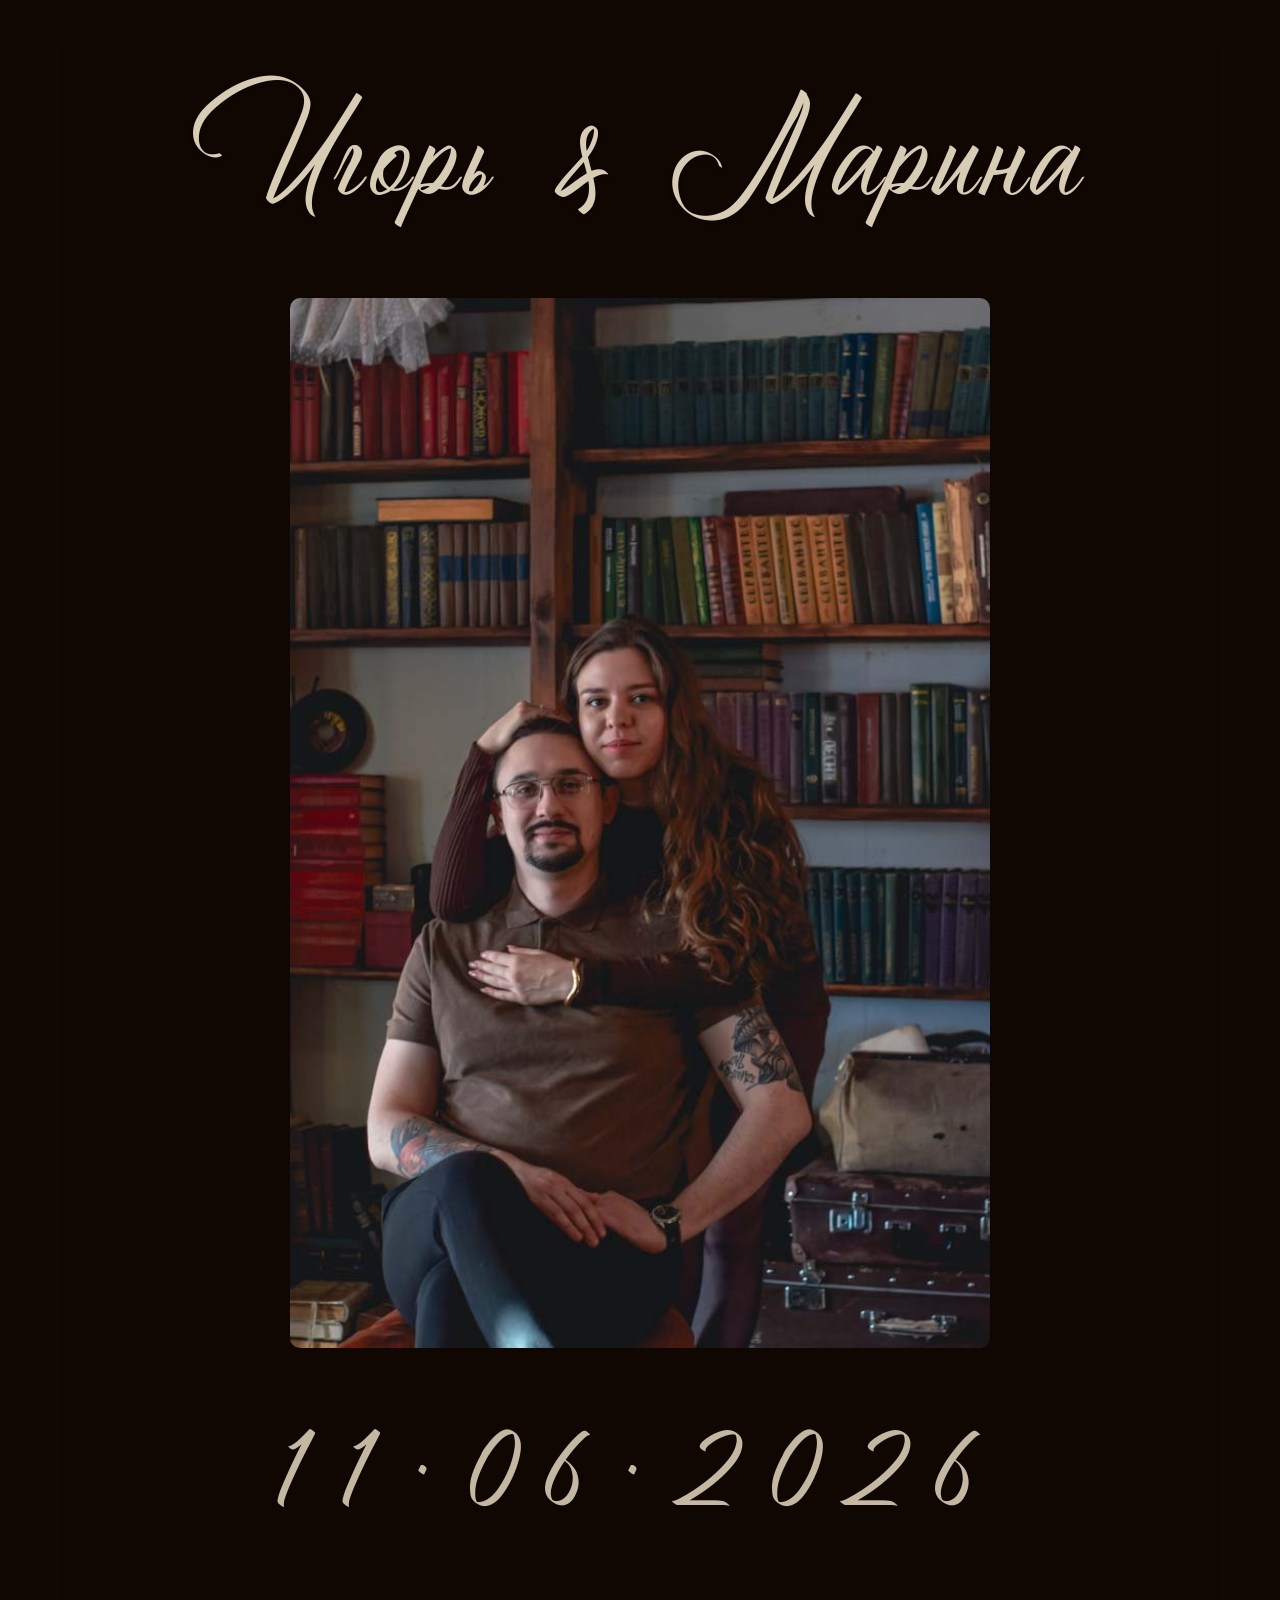
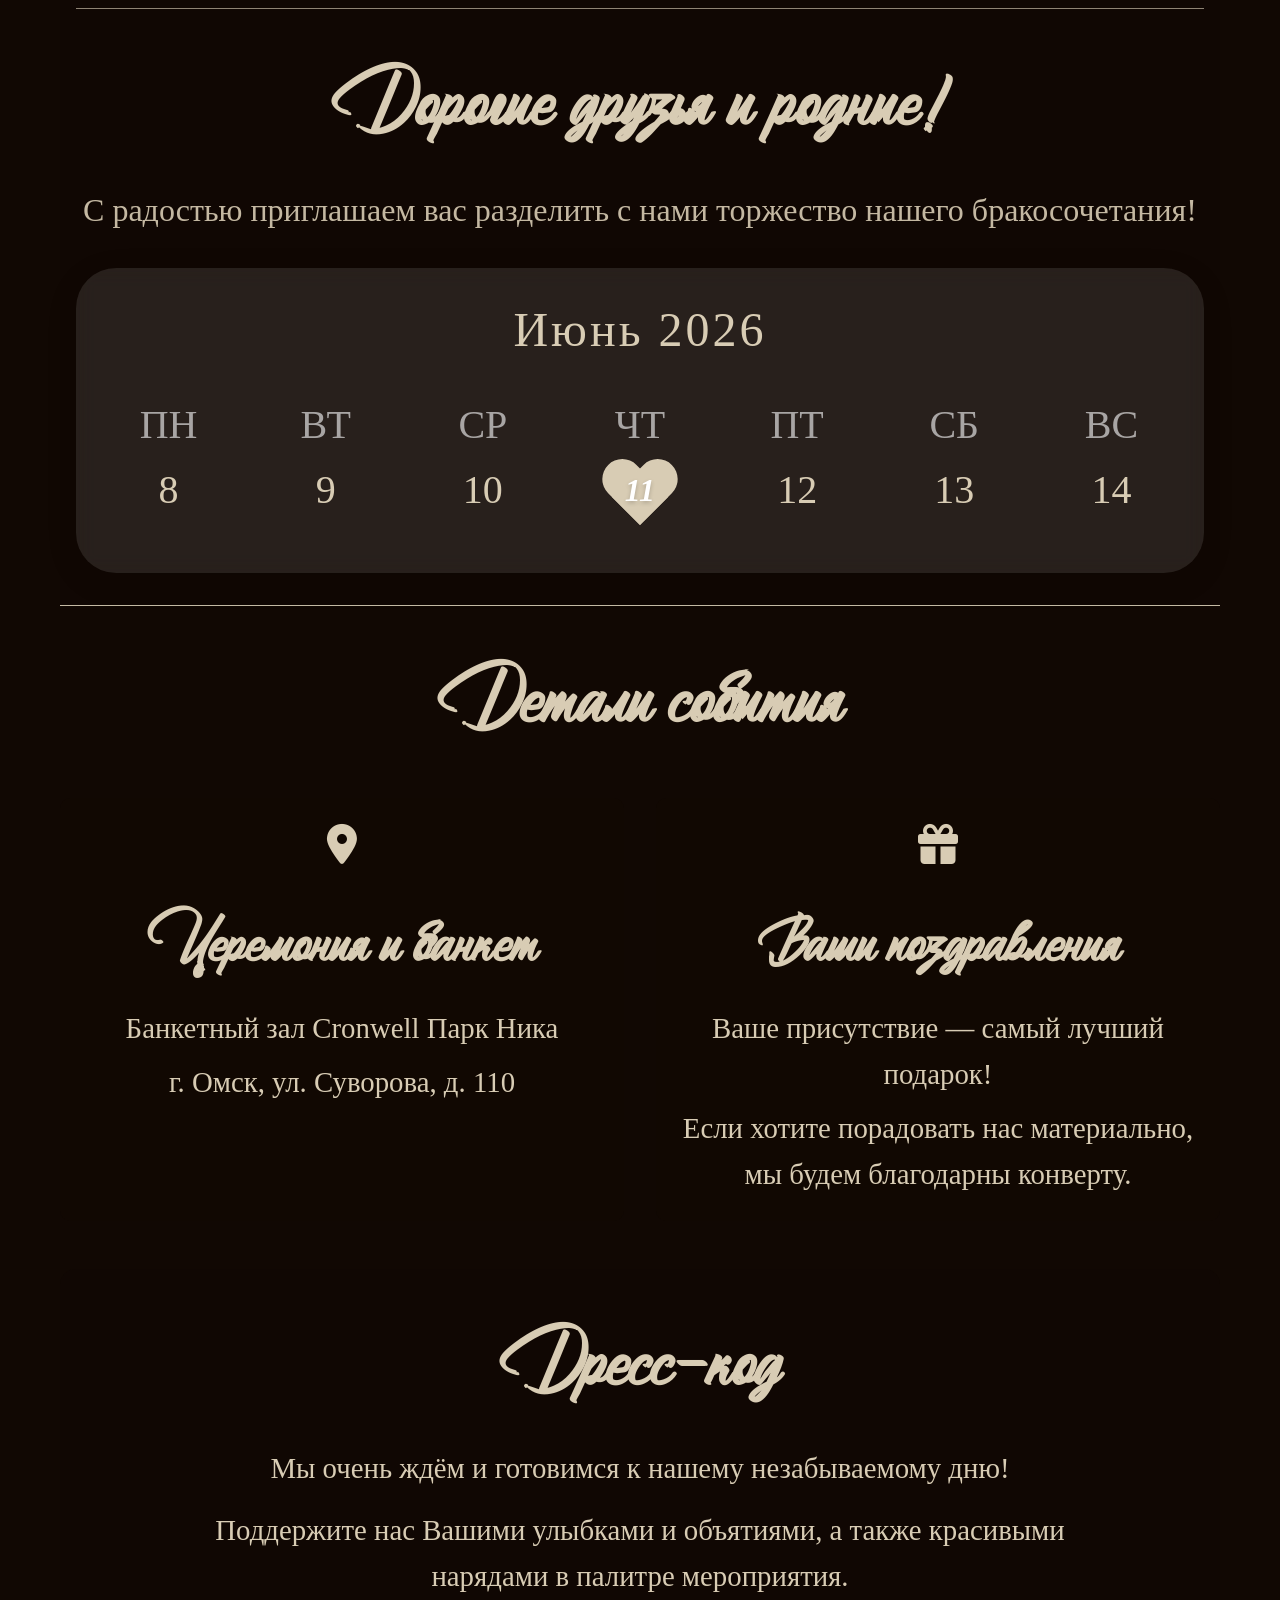
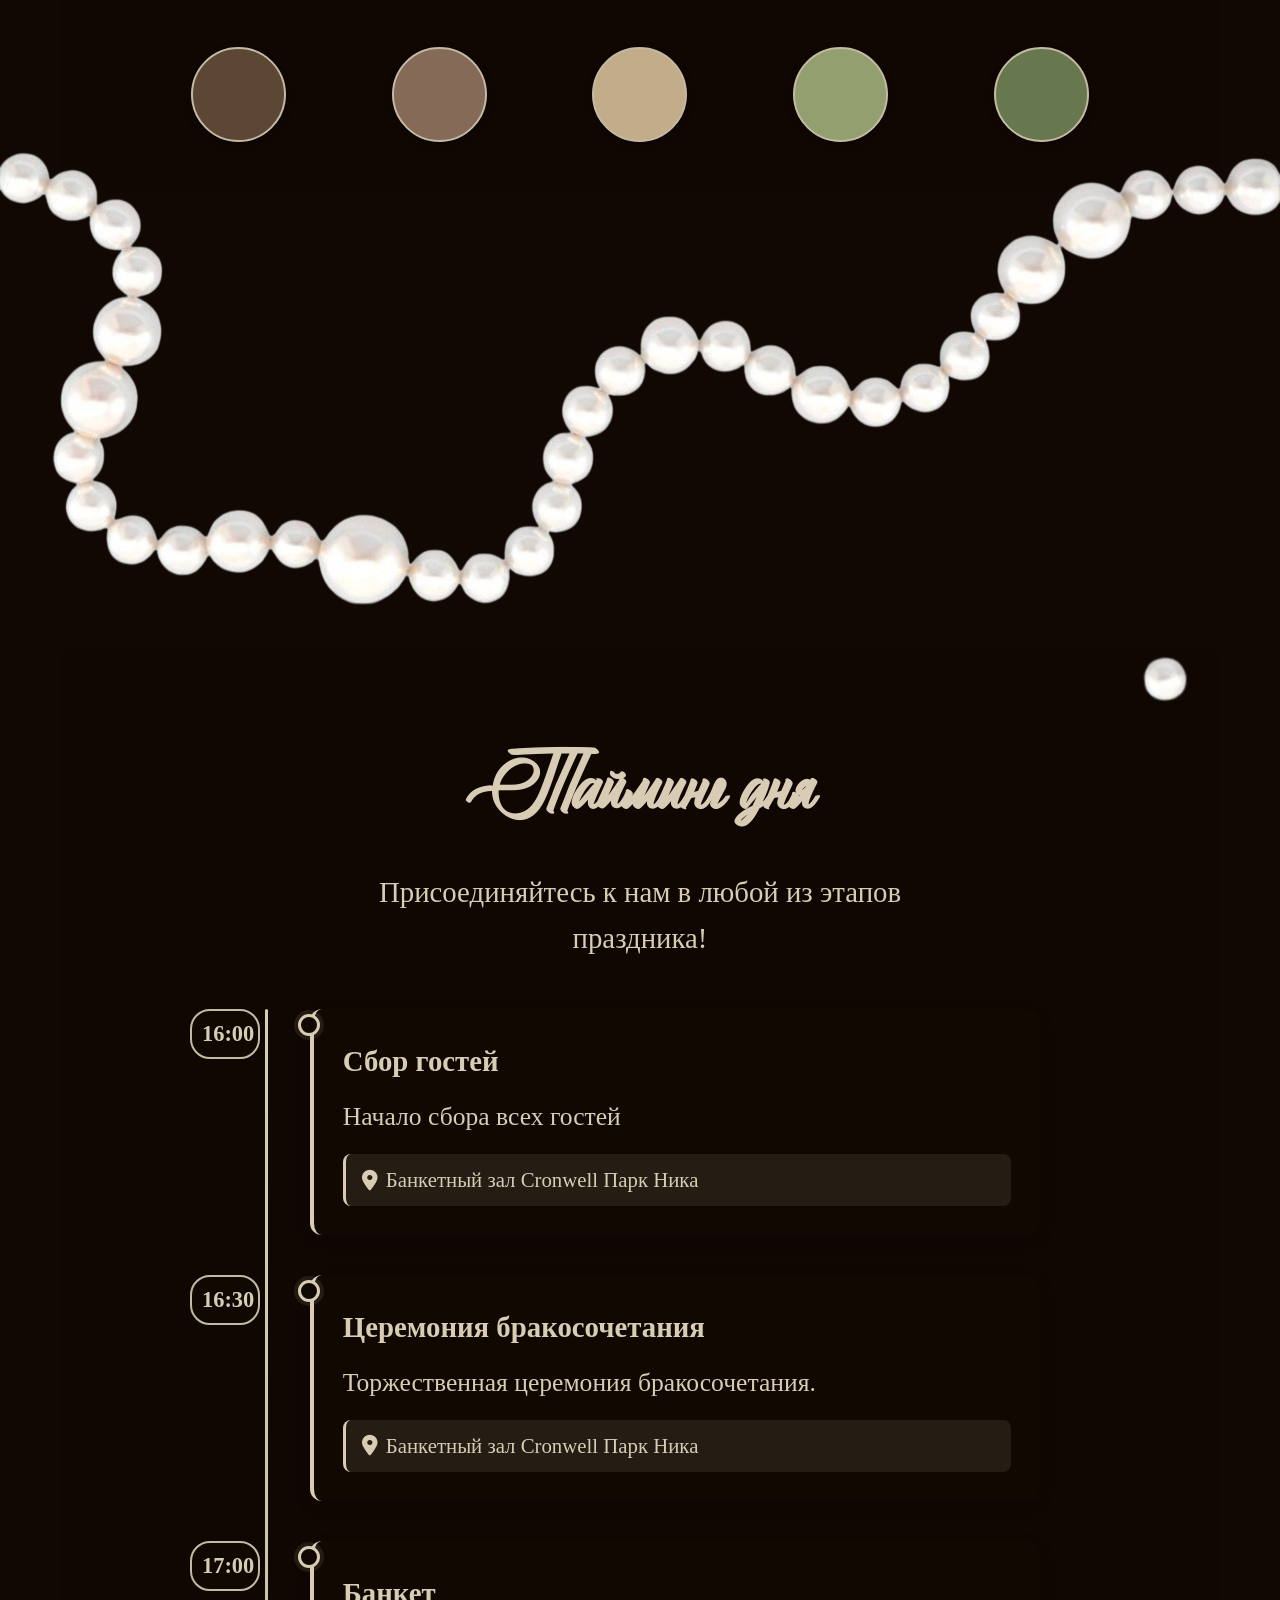
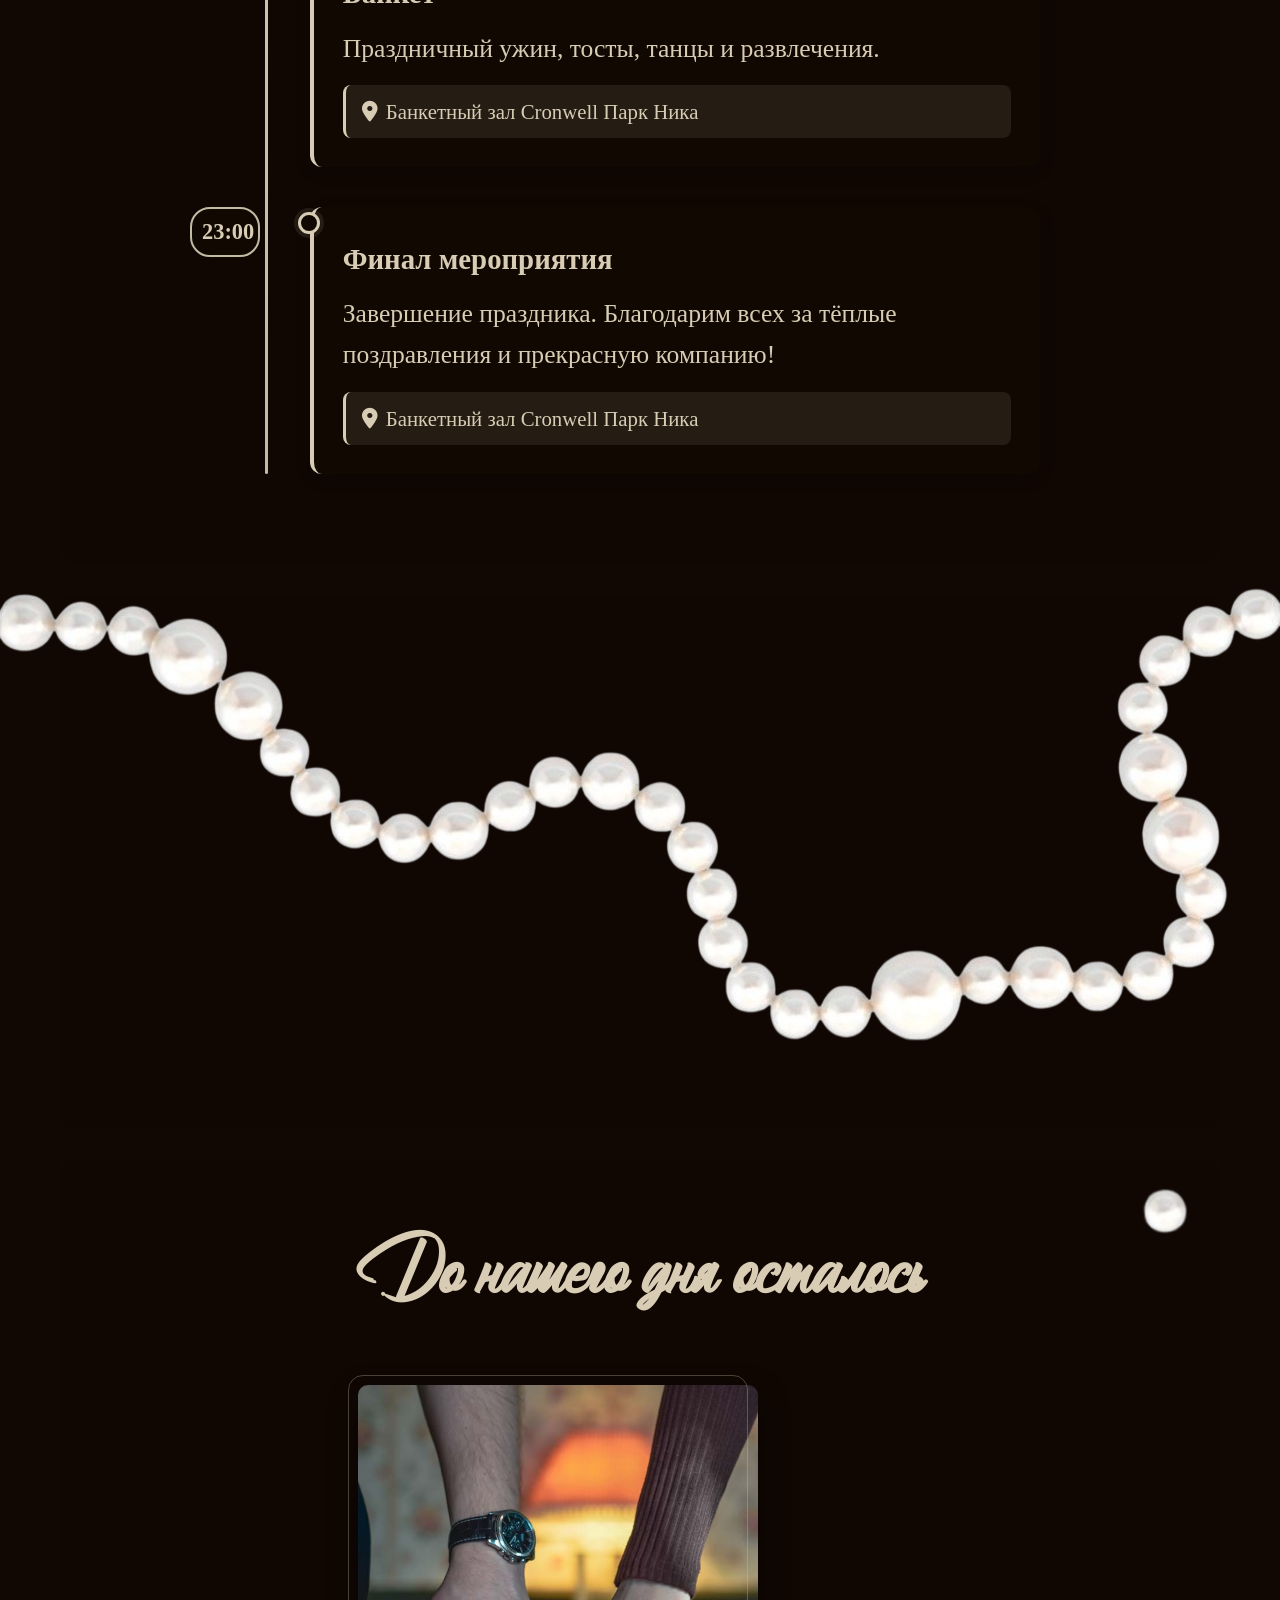
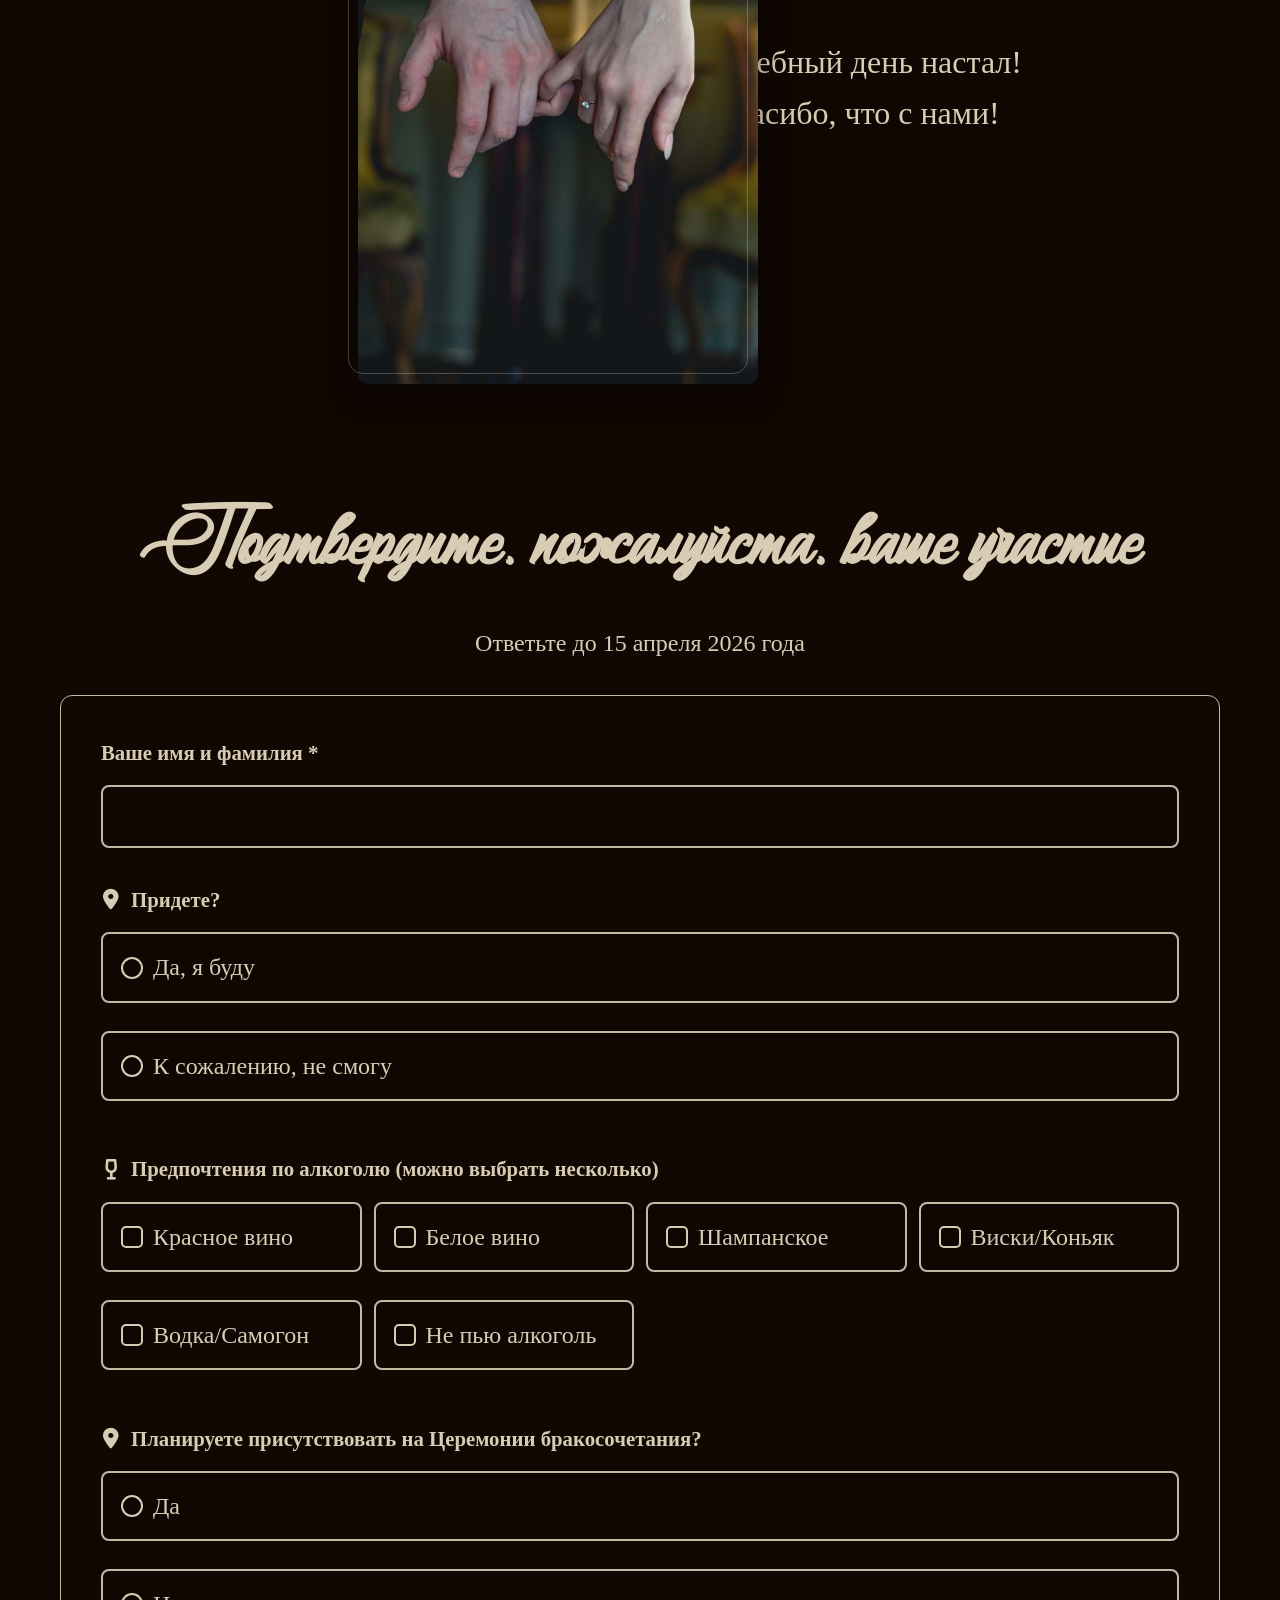
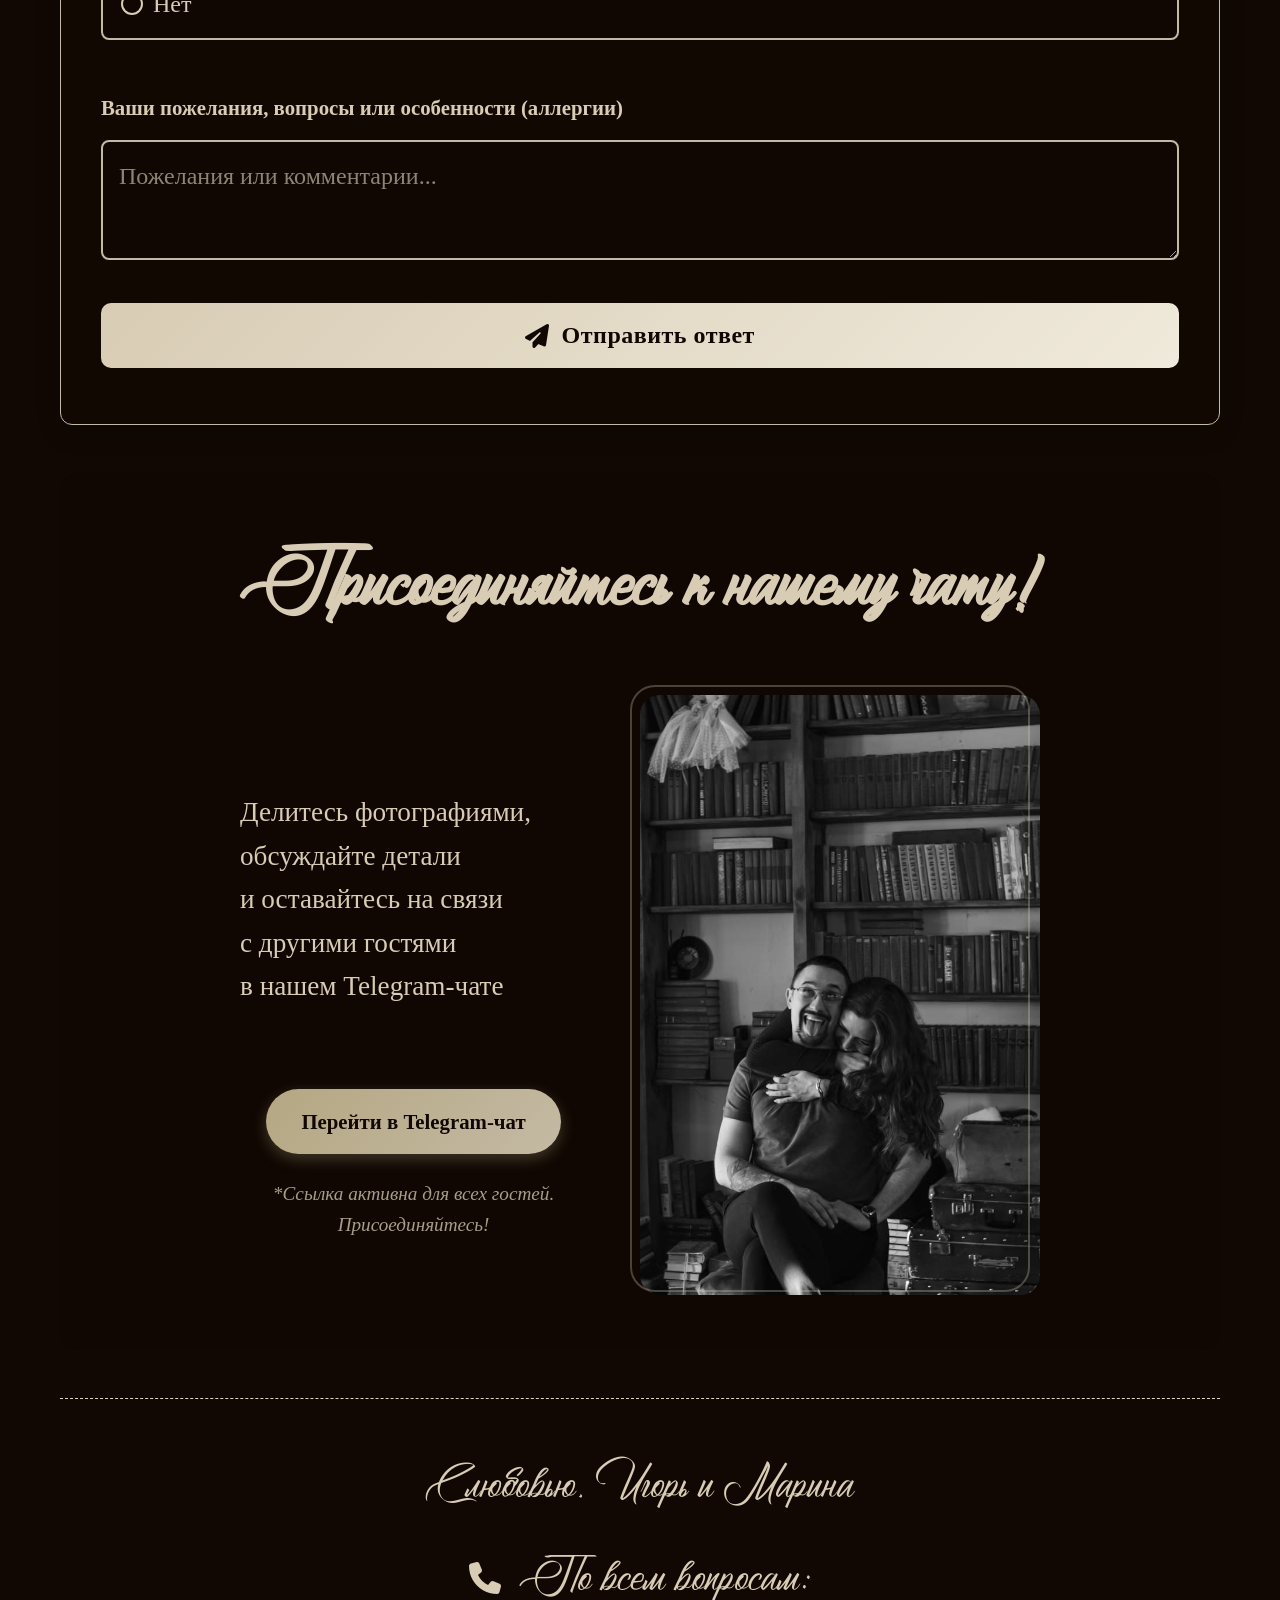
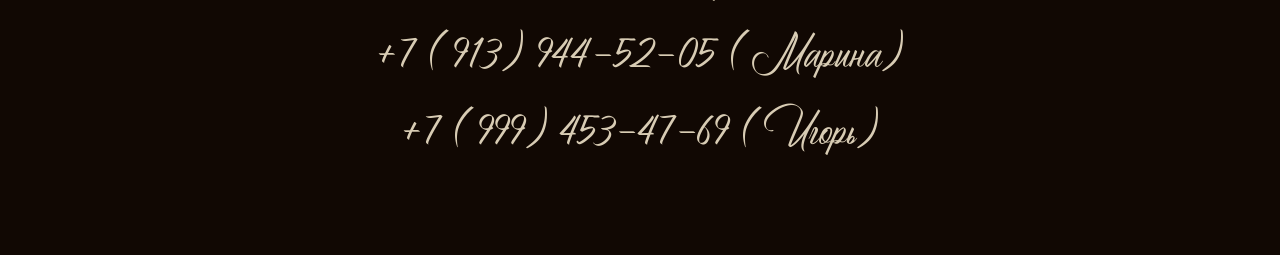
==== commit e278e904: "Add files via upload" ====
--- a/index.html
+++ b/index.html
@@ -236,19 +236,19 @@
 </div>
 </section>  
 
-<div class="beads-container">
+<div class="beads-container-time">
     <!-- Бусина 1 - справа, слегка обрезана -->
-    <div class="bead bead-1">
+    <div class="bead bead-1-time">
         <img src="буса.jpg" alt="Бусины" class="bead-img">
     </div>
     
     <!-- Бусина 2 - левее и выше первой -->
-    <div class="bead bead-2">
+    <div class="bead bead-2-time">
         <img src="буса.jpg" alt="Бусины" class="bead-img">
     </div>
     
     <!-- Бусина 3 - слева, не с краю -->
-    <div class="bead bead-3">
+    <div class="bead bead-3-time">
         <img src="буса.jpg" alt="Буса" class="bead-img">
     </div>
 </div>
@@ -403,7 +403,7 @@
     </div>
 </section>
     <!-- Футер с контактами -->
-    <footer style="text-align: center; padding: 3rem 1rem; border-top: 1px dashed #e0d5c3; margin-top: 2rem; color: #8b7355;">
+    <footer style="text-align: center; padding: 3rem 1rem; border-top: 1px dashed #e0d5c3; margin-top: 2rem; font-size: 3rem;color: #8b7355;">
         <p>С любовью, Игорь и Марина</p>
         <p style="margin-top: 1rem;">
             <i class="fas fa-phone" style="margin-right: 0.5rem;font-size: 2rem;"></i> По всем вопросам: <br> +7 (913) 944-52-05 (Марина) <br> +7 (999) 453-47-69 (Игорь)
--- a/style.css
+++ b/style.css
@@ -526,7 +526,7 @@
     margin: 2rem 0;
     border-radius: 15px;
    /* border: 1px solid var(--medium-beige);*/
-    box-shadow: 0 10px 30px rgba(0,0,0,0.2);
+   /* box-shadow: 0 10px 30px rgba(0,0,0,0.2);*/
 }
 
 .timing-section .container {
@@ -689,7 +689,7 @@
     border-radius: 10px;
     text-align: center;
    /* border: 1px solid var(--medium-beige);*/
-    box-shadow: 0 6px 15px rgba(0,0,0,0.2);
+   /* box-shadow: 0 6px 15px rgba(0,0,0,0.2);*/
     transition: all 0.3s ease;
     height: 100%;
 }
@@ -754,22 +754,22 @@
 }
 /* Для точной подстройки под ваше фото */
 .bead-1 {
-    top: 80px;        /* Отодвиньте выше/ниже */
-    right: -40px;     /* Чем меньше отрицательное число, тем меньше обрезано */
-    width: 260px;
-    transform: rotate(8deg);
+    top: -250px;
+    right: -270px;
+    width: 105px;
+    transform: rotate(0deg);
 }
 
 .bead-2 {
     top: 30px;
-    right: 180px;
+    right: -100px;
     width: 210px;
     transform: rotate(-5deg);
 }
 
 .bead-3 {
-    top: 180px;
-    left: 50px;
+    top: 10px;
+    left: -190px;
     width: 230px;
     transform: rotate(-10deg);
 }
@@ -777,6 +777,7 @@
 /* Настройка обрезки через clip-path */
 .bead-1 .bead-img {
     clip-path: inset(0 15% 0 0);  /* Меньше значение = меньше обрезки */
+        width: 200px;
 }
 
 .bead-2 .bead-img {
@@ -785,7 +786,55 @@
 
 .bead-3 .bead-img {
     clip-path: inset(10% 15% 10% 0);
-}
+        width: 170px;
+}
+
+
+.beads-container-time {
+    position: relative;  /* Добавлено! */
+    width: 100%;
+    height: 0;  /* Не занимает места */
+    pointer-events: none;
+    z-index: 5;
+}
+
+/* Для точной подстройки под ваше фото */
+.bead-1-time {
+    top: -250px;
+    right: -270px;
+    width: 105px;
+    transform: rotate(0deg);
+}
+
+.bead-2-time {
+    top: 30px;
+    right: -100px;
+    width: 210px;
+    transform: rotate(-5deg);
+}
+
+.bead-3-time {
+    top: 10px;
+    left: -190px;
+    width: 230px;
+    transform: rotate(-10deg);
+}
+
+/* Настройка обрезки через clip-path */
+.bead-1-time .bead-img {
+    clip-path: inset(0 15% 0 0);  /* Меньше значение = меньше обрезки */
+        width: 200px;
+}
+
+.bead-2-time .bead-img {
+    clip-path: inset(5% 0 5% 5%);
+}
+
+.bead-3-time .bead-img {
+    clip-path: inset(10% 15% 10% 0);
+        width: 170px;
+}
+
 .ainer{
     margin-top: -15vw;
     width: 12vw;
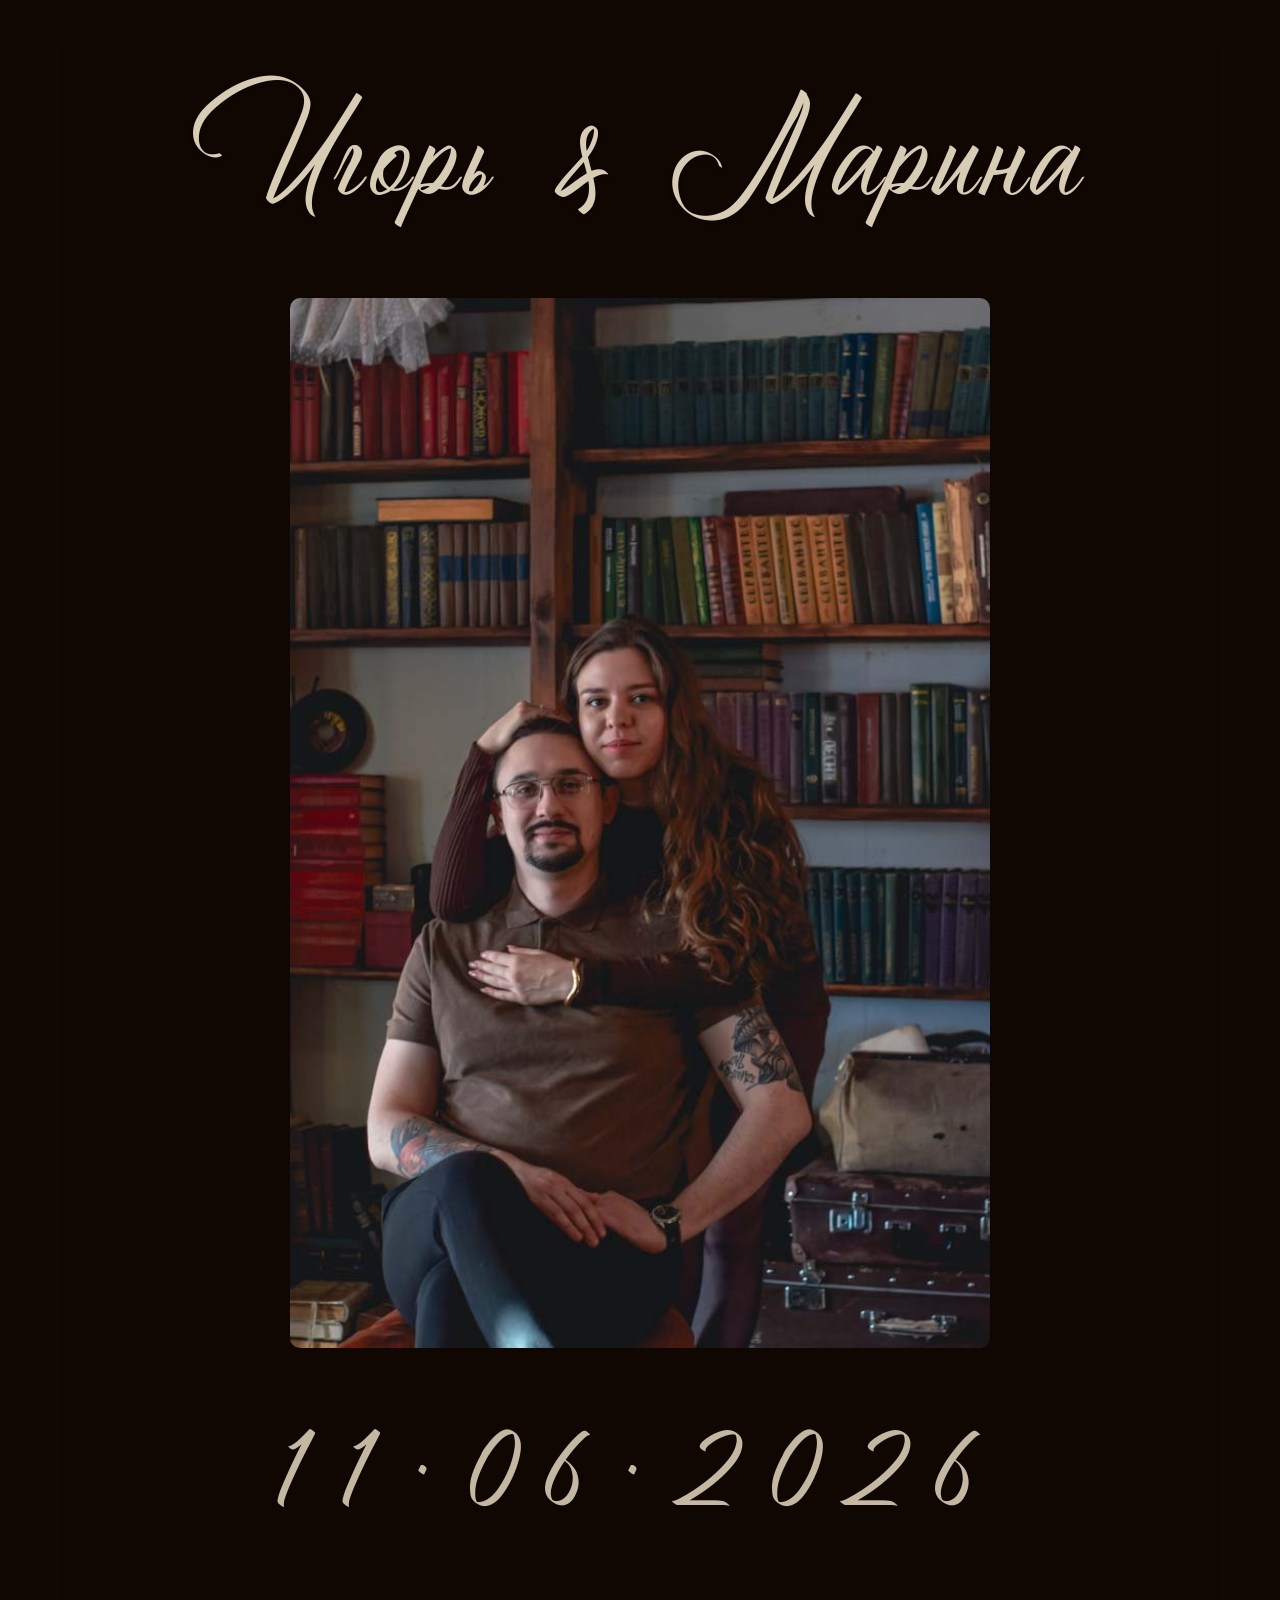
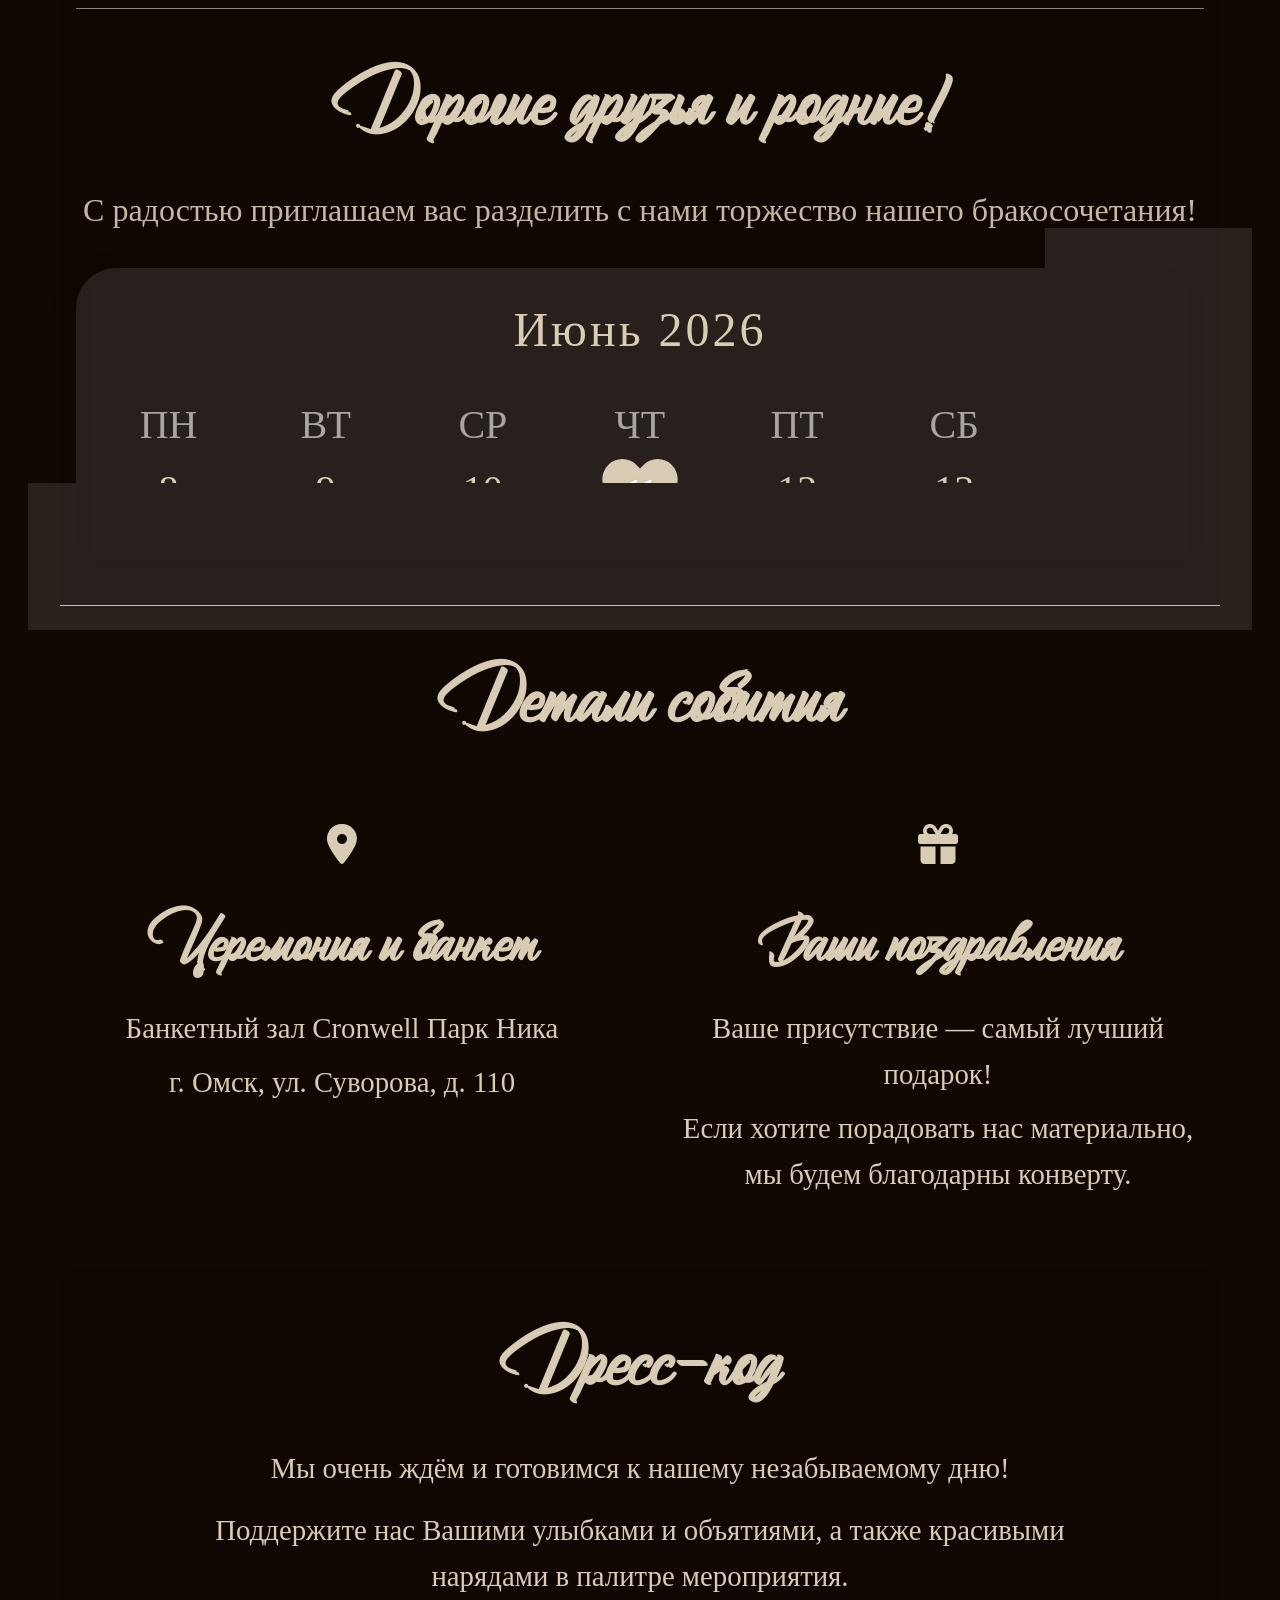
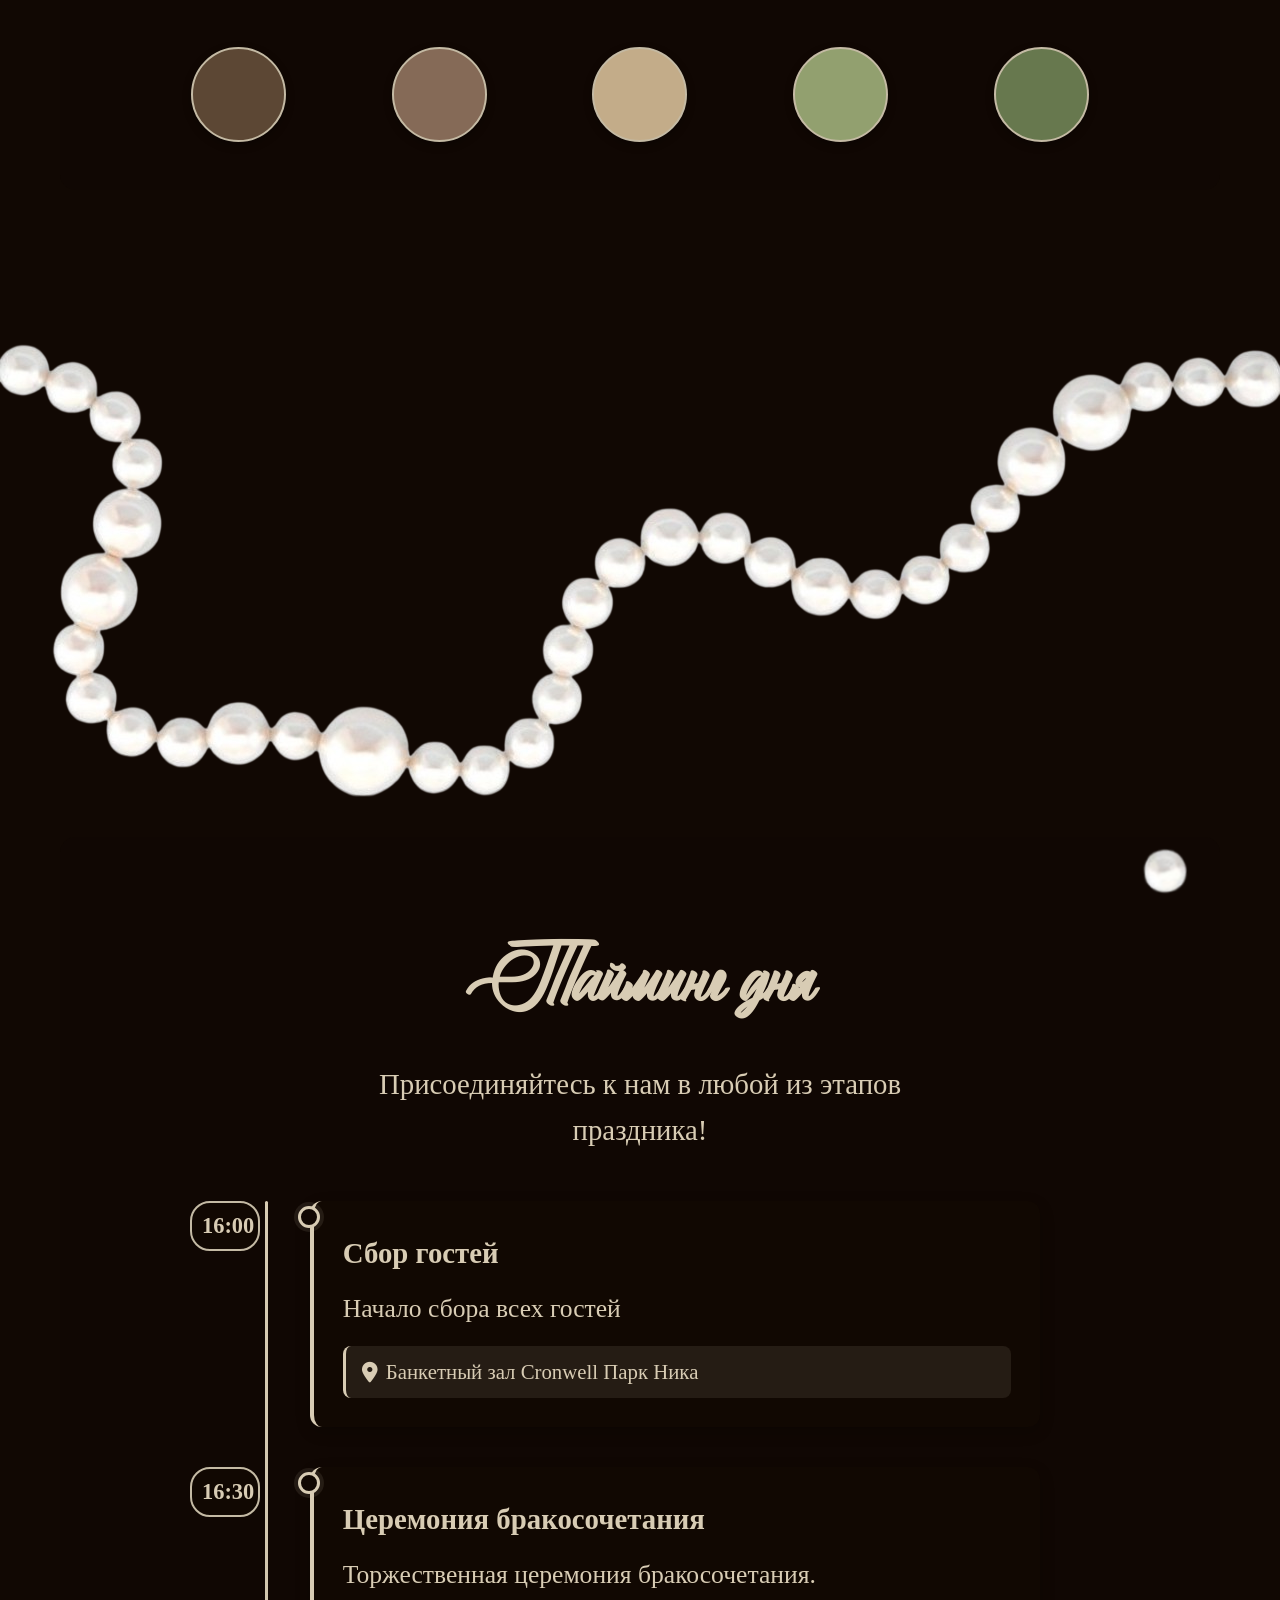
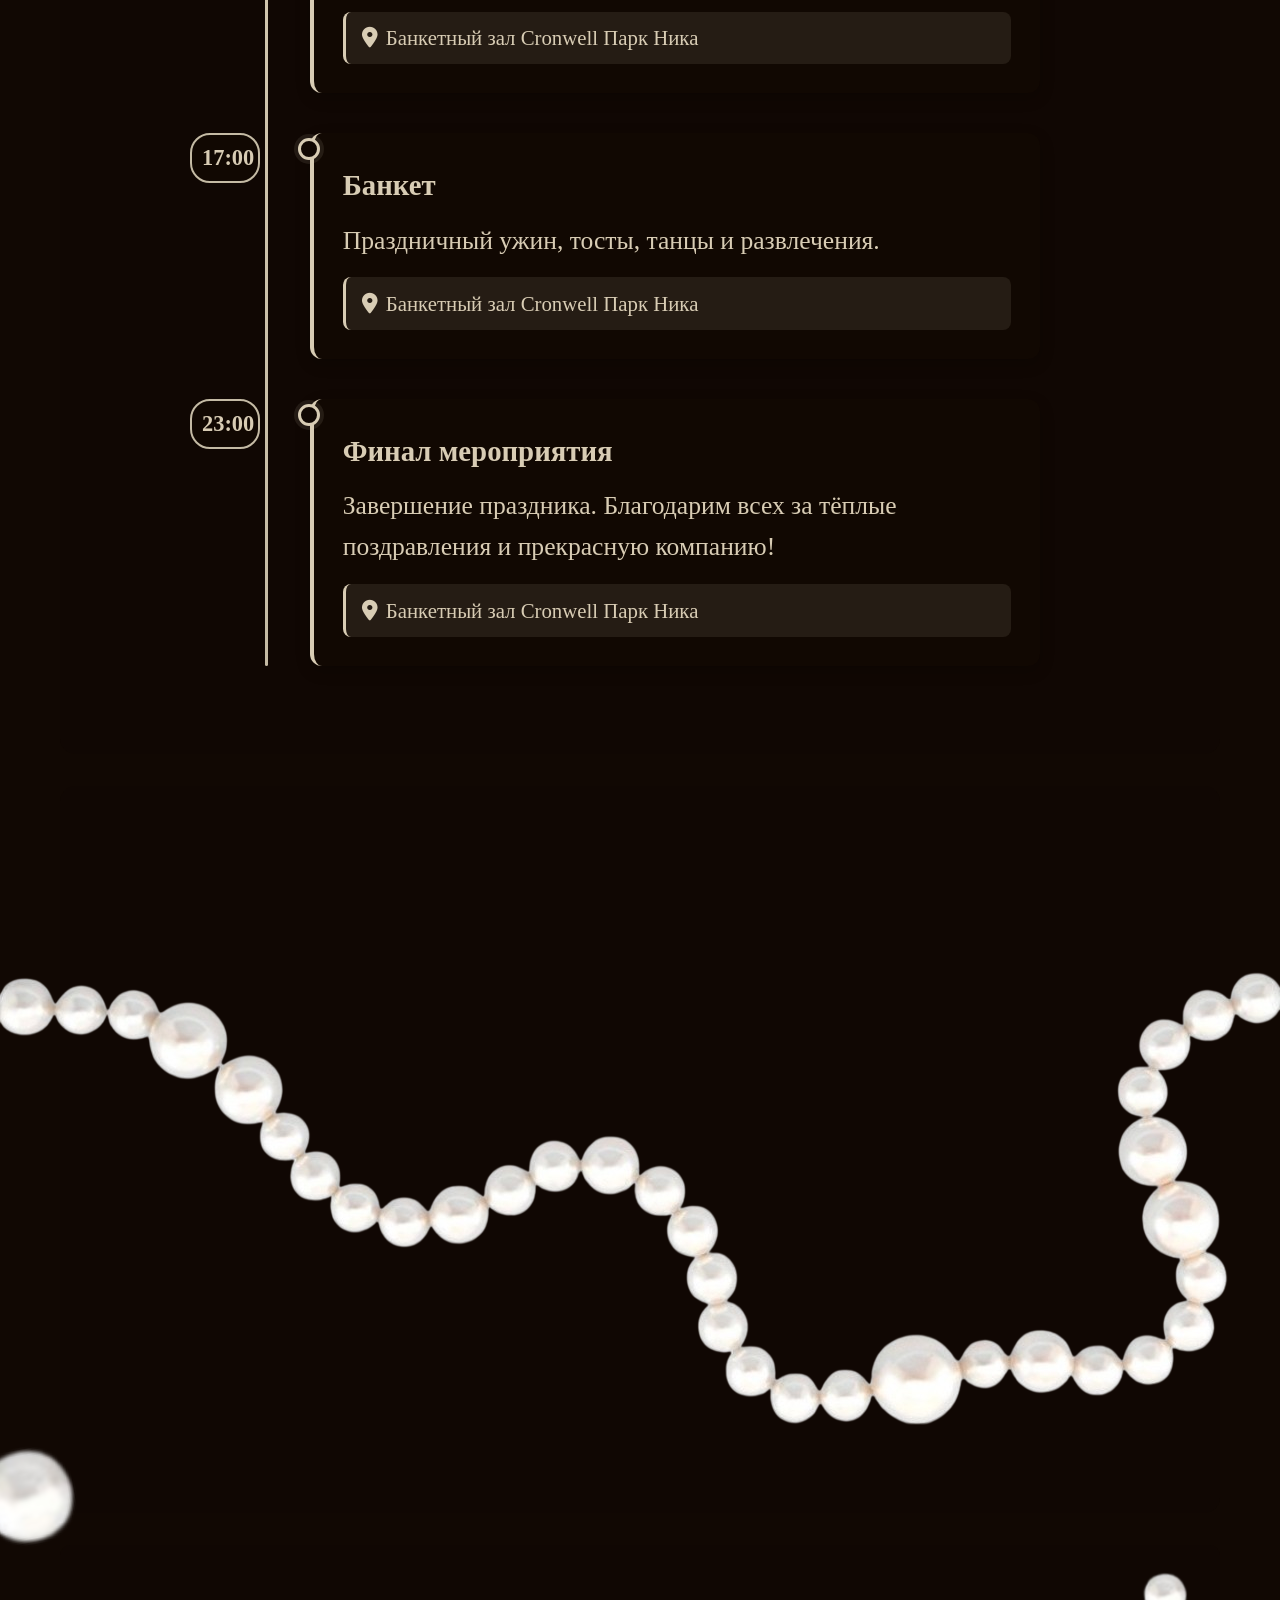
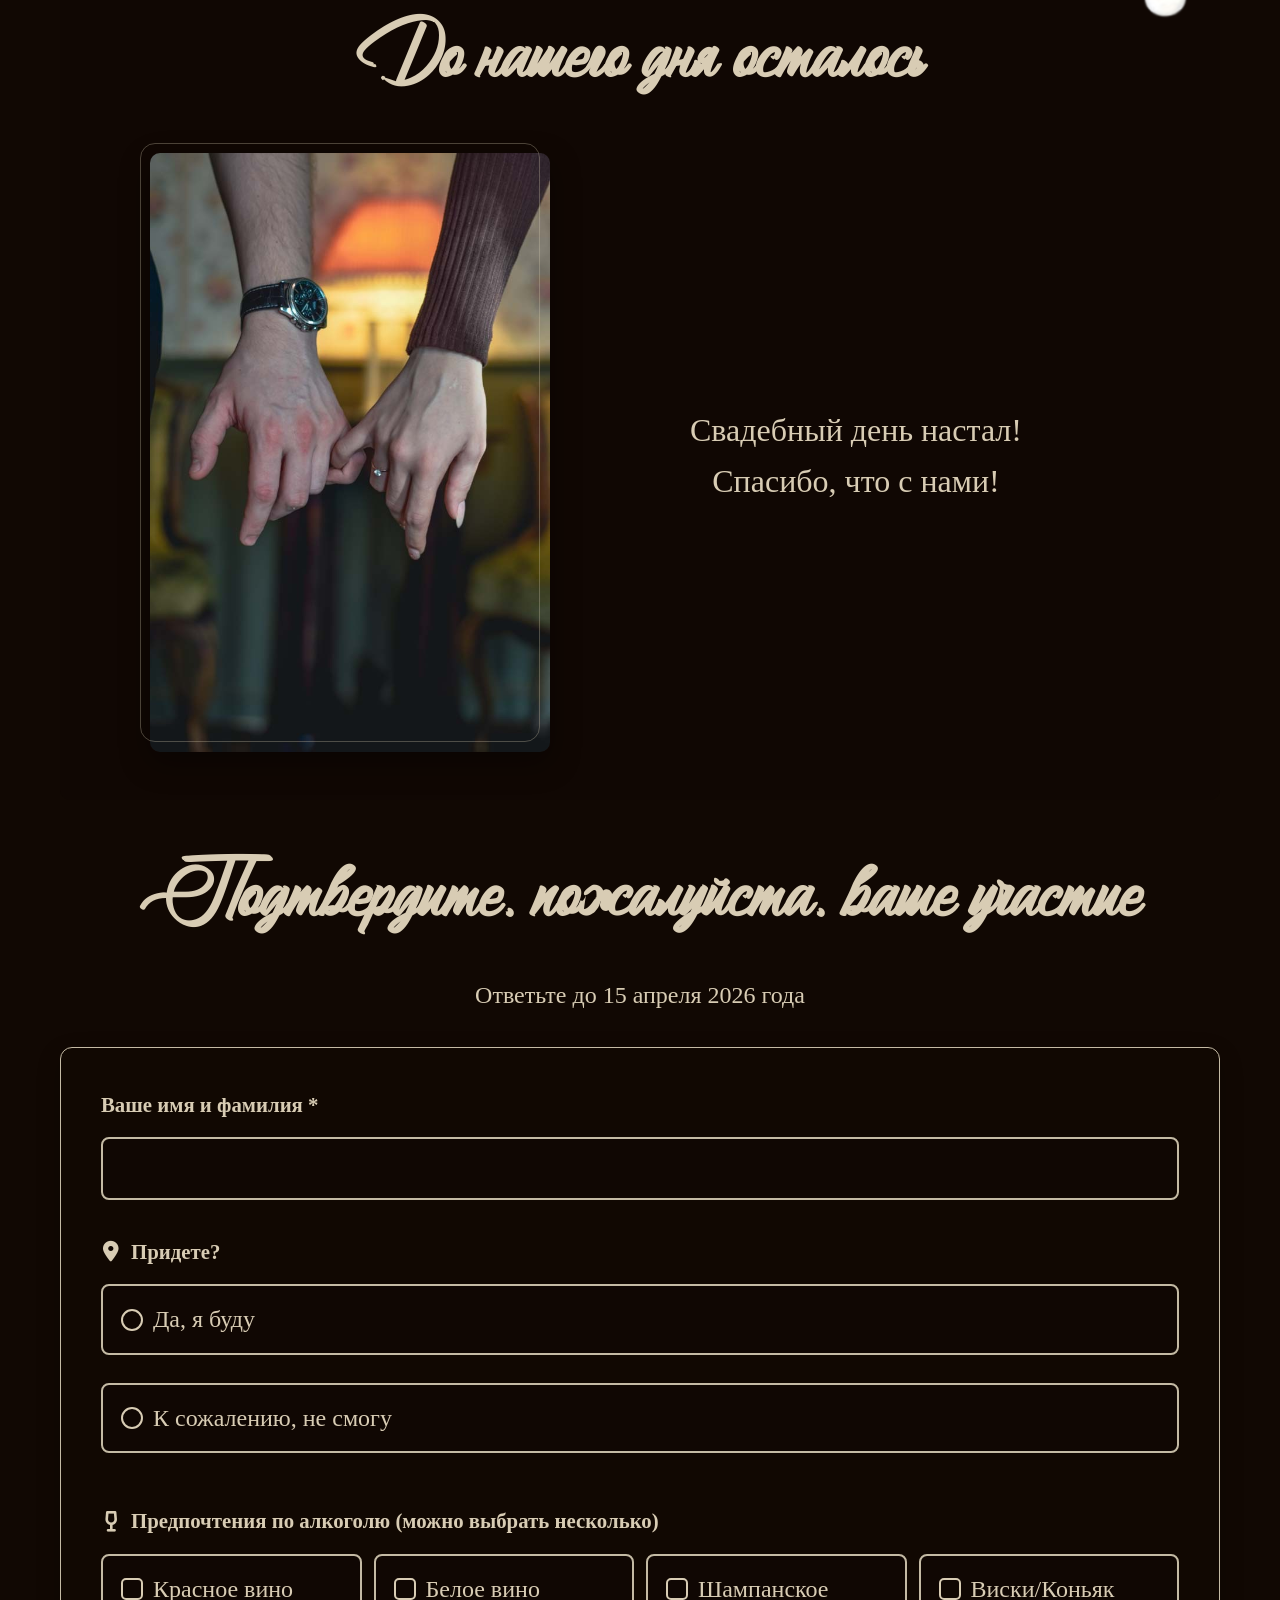
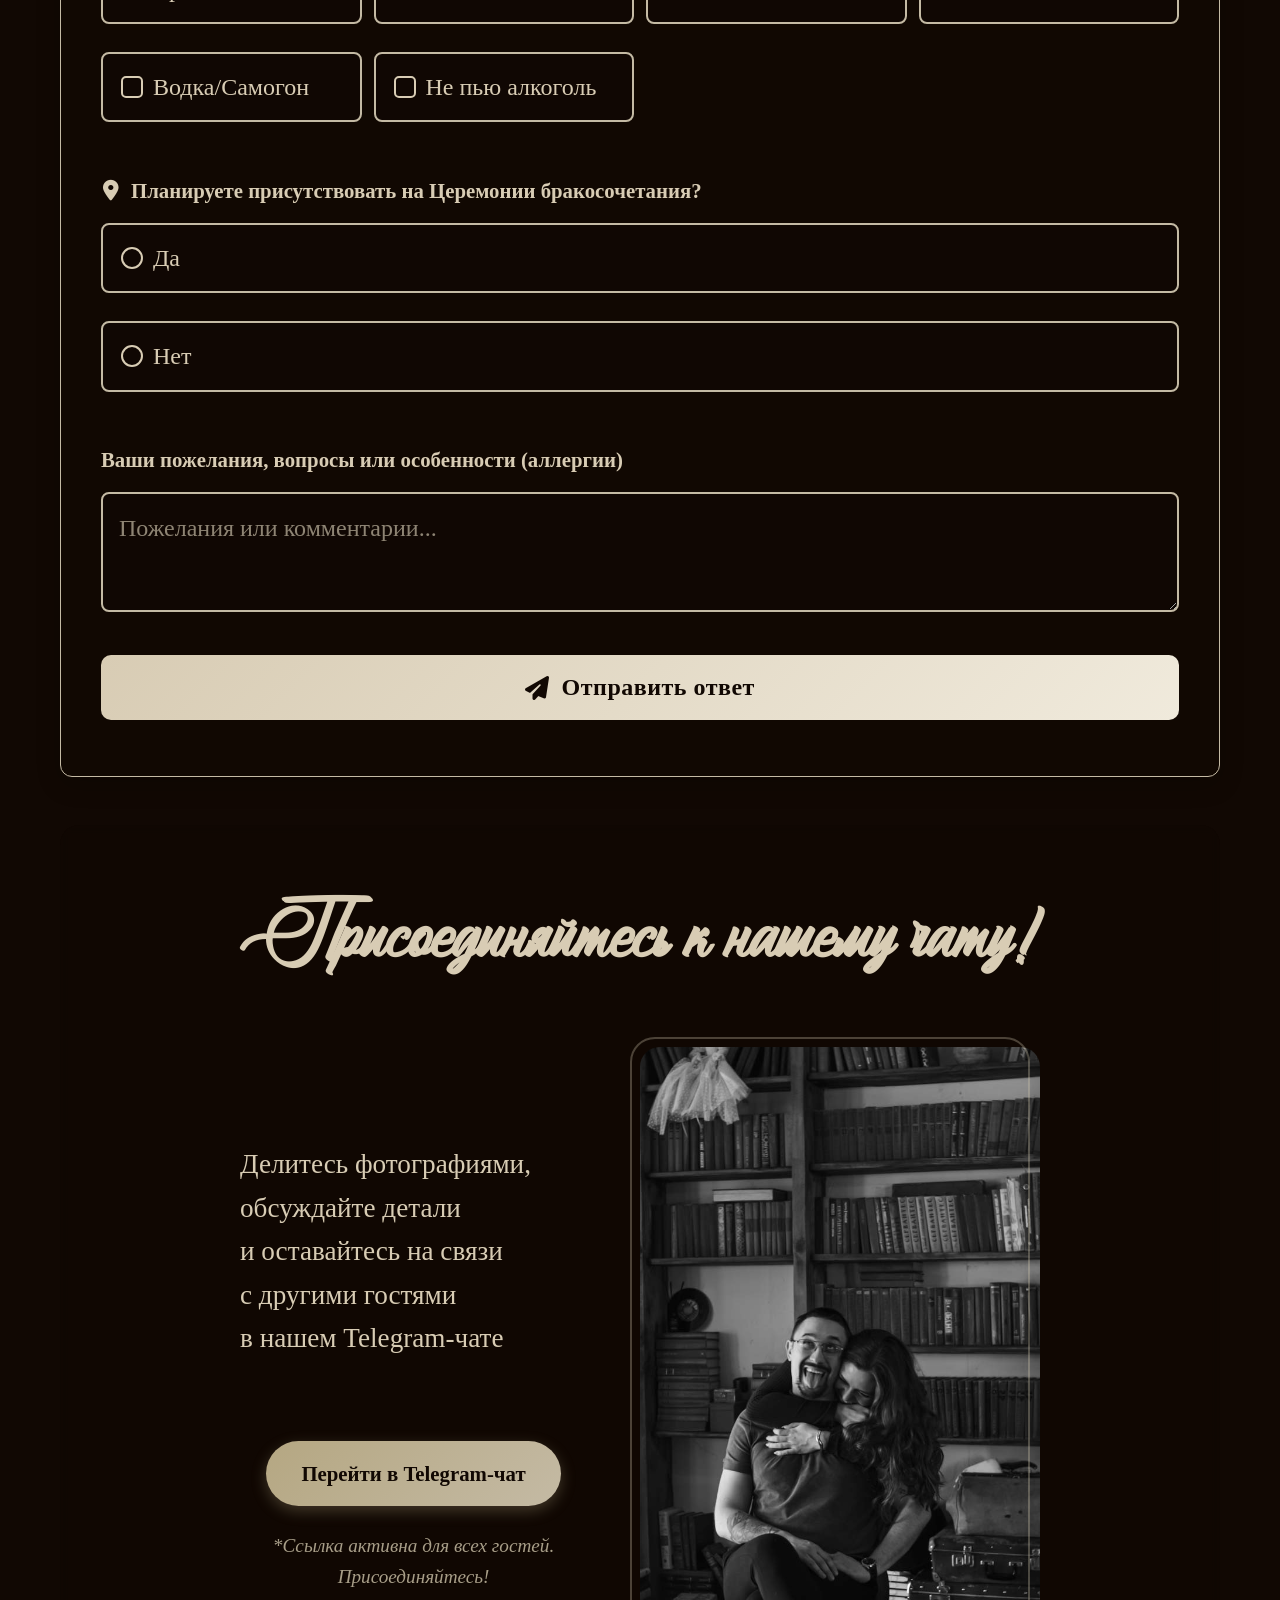
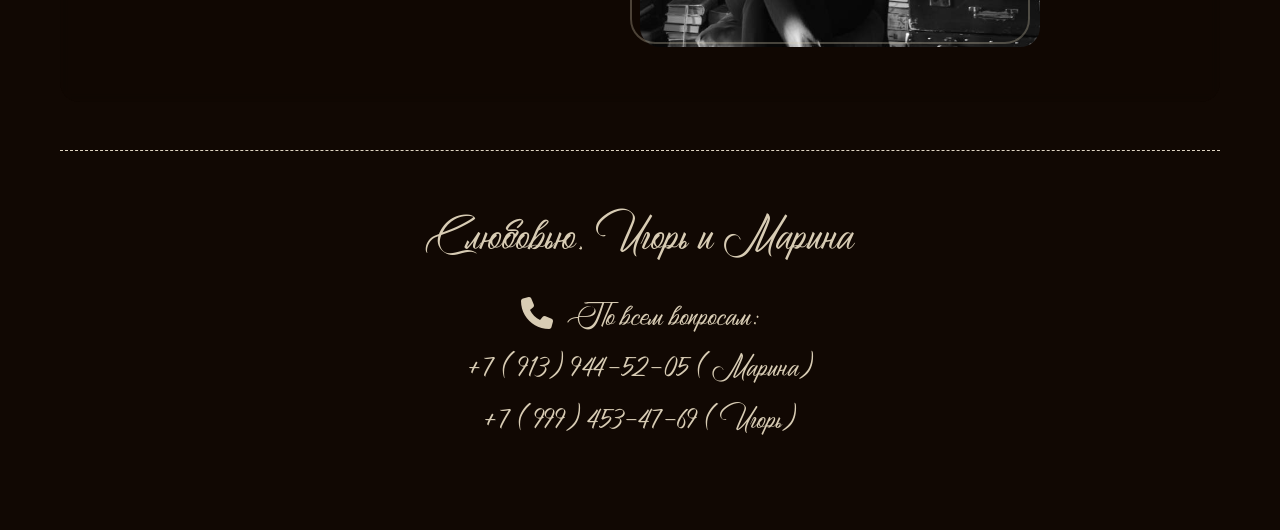
==== commit eb60da1b: "Add files via upload" ====
--- a/index.html
+++ b/index.html
@@ -404,8 +404,8 @@
 </section>
     <!-- Футер с контактами -->
     <footer style="text-align: center; padding: 3rem 1rem; border-top: 1px dashed #e0d5c3; margin-top: 2rem; font-size: 3rem;color: #8b7355;">
-        <p>С любовью, Игорь и Марина</p>
-        <p style="margin-top: 1rem;">
+        <p style="font-size: 3rem;">С любовью, Игорь и Марина</p>
+        <p style="margin-top: 1rem;font-size: 2rem;">
             <i class="fas fa-phone" style="margin-right: 0.5rem;font-size: 2rem;"></i> По всем вопросам: <br> +7 (913) 944-52-05 (Марина) <br> +7 (999) 453-47-69 (Игорь)
         </p>
     </footer>
--- a/style.css
+++ b/style.css
@@ -800,9 +800,9 @@
 
 /* Для точной подстройки под ваше фото */
 .bead-1-time {
-    top: -250px;
-    right: -270px;
-    width: 105px;
+      top: 200px;
+    right: -300px;
+    width: 150px;
     transform: rotate(0deg);
 }
 
@@ -814,8 +814,8 @@
 }
 
 .bead-3-time {
-    top: 10px;
-    left: -190px;
+  top: -100px;
+    left: -150px;
     width: 230px;
     transform: rotate(-10deg);
 }
@@ -832,7 +832,7 @@
 
 .bead-3-time .bead-img {
     clip-path: inset(10% 15% 10% 0);
-        width: 170px;
+            width: 250px;
 }
 
 .ainer{
@@ -1764,4 +1764,424 @@
 .details-grid > *:nth-child(3) { animation-delay: 0.8s; }
 #rsvp-form { animation-delay: 1s; }
 .timing-section { animation-delay: 0.5s; }
-.dress-code-section { animation-delay: 0.7s; }+.dress-code-section { animation-delay: 0.7s; }
+
+/* ==================== ДОПОЛНИТЕЛЬНАЯ АДАПТАЦИЯ ПОД МОБИЛЬНЫЕ ==================== */
+
+/* Для планшетов (до 1024px) */
+@media (max-width: 1024px) {
+    h2 {
+        font-size: 3.5rem;  /* Уменьшаем с 5rem */
+    }
+    
+    h3 {
+        font-size: 2.5rem;  /* Уменьшаем с 4rem */
+    }
+    
+    .hero-names {
+        font-size: 6rem;  /* Уменьшаем с 9rem */
+    }
+    
+    .hero-date.wedding-day {
+        font-size: 5rem;  /* Уменьшаем с 8rem */
+        letter-spacing: 15px;
+    }
+    
+    .count {
+        grid-template-columns: 1fr;  /* В одну колонку */
+    }
+    
+    .photo-hands-container {
+        left: 0 !important;  /* Убираем смещение */
+        margin: 0 auto;
+    }
+    
+    #timer {
+        max-width: 100%;
+        margin: 0 auto;
+    }
+    
+    .bead-1, .bead-2, .bead-3,
+    .bead-1-time, .bead-2-time, .bead-3-time {
+        display: none;  /* Прячем бусины на планшетах, слишком много */
+    }
+    
+    /* Показываем только одну-две бусины */
+    .bead-1 {
+        display: block;
+        top: -100px;
+        right: -50px;
+        width: 80px;
+    }
+    
+    .bead-3-time {
+        display: block;
+        top: -50px;
+        left: -50px;
+        width: 100px;
+    }
+}
+
+/* Для мобильных (до 768px) - расширяем существующий медиазапрос */
+@media (max-width: 768px) {
+    /* Общие настройки */
+    h1 {
+        font-size: 2rem !important;
+    }
+    
+    h2 {
+        font-size: 2.2rem !important;
+    }
+    
+    h3 {
+        font-size: 1.8rem !important;
+    }
+    
+    p {
+        font-size: 1rem;
+    }
+    
+    /* Hero секция */
+    .hero-names {
+        font-size: 2.5rem !important;
+        letter-spacing: 0.2rem;
+        word-break: break-word;
+    }
+    
+    .hero-date.wedding-day {
+        font-size: 2.5rem !important;
+        letter-spacing: 5px;
+    }
+    
+    .hero h1 {
+        font-size: 1.5rem !important;
+    }
+    
+    /* Календарь */
+    .week-calendar {
+        padding: 0.8rem;
+    }
+    
+    .week-grid {
+        gap: 5px;
+    }
+    
+    .month-label {
+        font-size: 1.5rem;
+    }
+    
+    .day-name {
+        font-size: 1rem !important;
+        margin-bottom: 0.3rem;
+        height: auto;
+    }
+    
+    .day-number {
+        font-size: 1.2rem !important;
+        height: 40px;
+    }
+    
+    .weekday {
+        min-height: 80px;
+        padding: 0.5rem 0.2rem;
+    }
+    
+    .heart-shape {
+        width: 50px;
+        height: 45px;
+    }
+    
+    .heart-shape::before,
+    .heart-shape::after {
+        width: 25px;
+        height: 40px;
+    }
+    
+    .heart-shape::before {
+        left: 25px;
+    }
+    
+    .heart-text {
+        font-size: 1.2rem;
+    }
+    
+    /* Таймер */
+    .countdown {
+        padding: 2rem 0.5rem;
+    }
+    
+    .photo-hands-container {
+        left: 0 !important;
+        max-width: 280px;
+    }
+    
+    #timer {
+        gap: 0.5rem;
+        padding: 1rem 0.5rem;
+    }
+    
+    .timer-unit {
+        min-width: 60px;
+        padding: 0.8rem 0.3rem;
+    }
+    
+    .timer-number {
+        font-size: 1.5rem;
+    }
+    
+    .timer-label {
+        font-size: 0.6rem;
+    }
+    
+    /* Детали события */
+    .details-grid {
+        gap: 1rem;
+    }
+    
+    .detail-card {
+        padding: 1rem;
+    }
+    
+    .detail-card p,
+    .detail-card strong {
+        font-size: 1rem !important;
+    }
+    
+    .icon {
+        font-size: 2rem;
+    }
+    
+    /* Таймлайн */
+    .timeline {
+        padding-left: 20px;
+    }
+    
+    .timeline-time {
+        font-size: 0.9rem;
+        padding: 0.3rem 0.8rem;
+    }
+    
+    .timeline-content {
+        padding: 1rem;
+    }
+    
+    .timeline-content h3 {
+        font-size: 1.3rem;
+    }
+    
+    .timeline-content p {
+        font-size: 1rem;
+    }
+    
+    .timeline-location {
+        font-size: 0.9rem;
+    }
+    
+    /* Telegram секция */
+    .telegram-container {
+        grid-template-columns: 1fr;
+        gap: 1.5rem;
+        max-width: 100%;
+        padding: 0 1rem;
+    }
+    
+    .telegram-content h3 {
+        font-size: 1.5rem;
+    }
+    
+    .telegram-description {
+        font-size: 1rem;
+        margin: 20px auto;
+    }
+    
+    .telegram-button {
+        padding: 12px 20px;
+        font-size: 1rem;
+    }
+    
+    .telegram-photo {
+        max-width: 250px;
+        margin: 0 auto;
+    }
+    
+    .detail-badge {
+        padding: 5px 12px;
+        font-size: 0.9rem;
+    }
+    
+    /* Форма RSVP */
+    #rsvp-form {
+        padding: 1.5rem;
+    }
+    
+    .form-group label {
+        font-size: 1.1rem;
+    }
+    
+    input[type="text"],
+    textarea {
+        font-size: 1rem;
+        padding: 0.8rem;
+    }
+    
+    .radio-label,
+    .checkbox-label {
+        font-size: 1rem;
+    }
+    
+    .checkbox-group {
+        grid-template-columns: 1fr;
+    }
+    
+    /* Цветовая палитра */
+    .color-palette {
+        grid-template-columns: repeat(3, 1fr);
+        gap: 0.8rem;
+    }
+    
+    .color-circle {
+        width: 70px;
+        height: 70px;
+    }
+    
+    .color-name {
+        font-size: 0.8rem;
+    }
+    
+    /* Футер */
+    footer {
+        font-size: 1.5rem;
+        padding: 1.5rem 0.5rem;
+    }
+    
+    .footer-contacts {
+        font-size: 0.9rem;
+    }
+    
+    /* Бусины - скрываем большинство на мобильных */
+    .bead-1, .bead-2, .bead-3,
+    .bead-1-time, .bead-2-time, .bead-3-time {
+        display: none;
+    }
+    
+    /* Оставляем только одну маленькую бусину */
+    .bead-1-time {
+        display: block;
+        top: 50px;
+        right: -30px;
+        width: 60px;
+    }
+    
+    .bead-1-time .bead-img {
+        width: 60px;
+        clip-path: inset(0 10% 0 0);
+    }
+}
+
+/* Для очень маленьких экранов (до 480px) */
+@media (max-width: 480px) {
+    h1 {
+        font-size: 1.5rem !important;
+    }
+    
+    h2 {
+        font-size: 1.8rem !important;
+    }
+    
+    .hero-names {
+        font-size: 1.8rem !important;
+    }
+    
+    .hero-date.wedding-day {
+        font-size: 2rem !important;
+        letter-spacing: 3px;
+    }
+    
+    .week-grid {
+        grid-template-columns: repeat(7, 1fr);
+        gap: 2px;
+    }
+    
+    .day-name {
+        font-size: 0.8rem !important;
+    }
+    
+    .day-number {
+        font-size: 1rem !important;
+    }
+    
+    .heart-shape {
+        width: 40px;
+        height: 35px;
+    }
+    
+    .heart-shape::before,
+    .heart-shape::after {
+        width: 20px;
+        height: 32px;
+    }
+    
+    .heart-shape::before {
+        left: 20px;
+    }
+    
+    .heart-text {
+        font-size: 1rem;
+    }
+    
+    .timer-unit {
+        min-width: 50px;
+        padding: 0.5rem 0.2rem;
+    }
+    
+    .timer-number {
+        font-size: 1.2rem;
+    }
+    
+    .timer-label {
+        font-size: 0.5rem;
+    }
+    
+    .color-palette {
+        grid-template-columns: repeat(2, 1fr);
+    }
+    
+    .color-circle {
+        width: 60px;
+        height: 60px;
+    }
+    
+    /* Скрываем все бусины на очень маленьких экранах */
+    .bead-1-time {
+        display: none;
+    }
+}
+
+/* Исправление проблем с позиционированием */
+.photo-hands-container {
+    left: 0;  /* Убираем 38% - это ломало верстку */
+    margin: 0 auto;
+}
+
+/* Фикс для полной ширины на мобильных */
+.full-width-photo-container,
+.full-width-photo-container-two {
+    margin-top: 0;  /* Убираем отрицательный margin */
+    width: 100vw;
+    position: relative;
+    left: 50%;
+    right: 50%;
+    margin-left: -50vw;
+    margin-right: -50vw;
+}
+
+@media (max-width: 768px) {
+    .full-width-photo-container,
+    .full-width-photo-container-two {
+        margin-top: 1rem;
+    }
+    
+    .full-width-photo {
+        height: 200px;  /* Меньше на мобильных */
+    }
+}
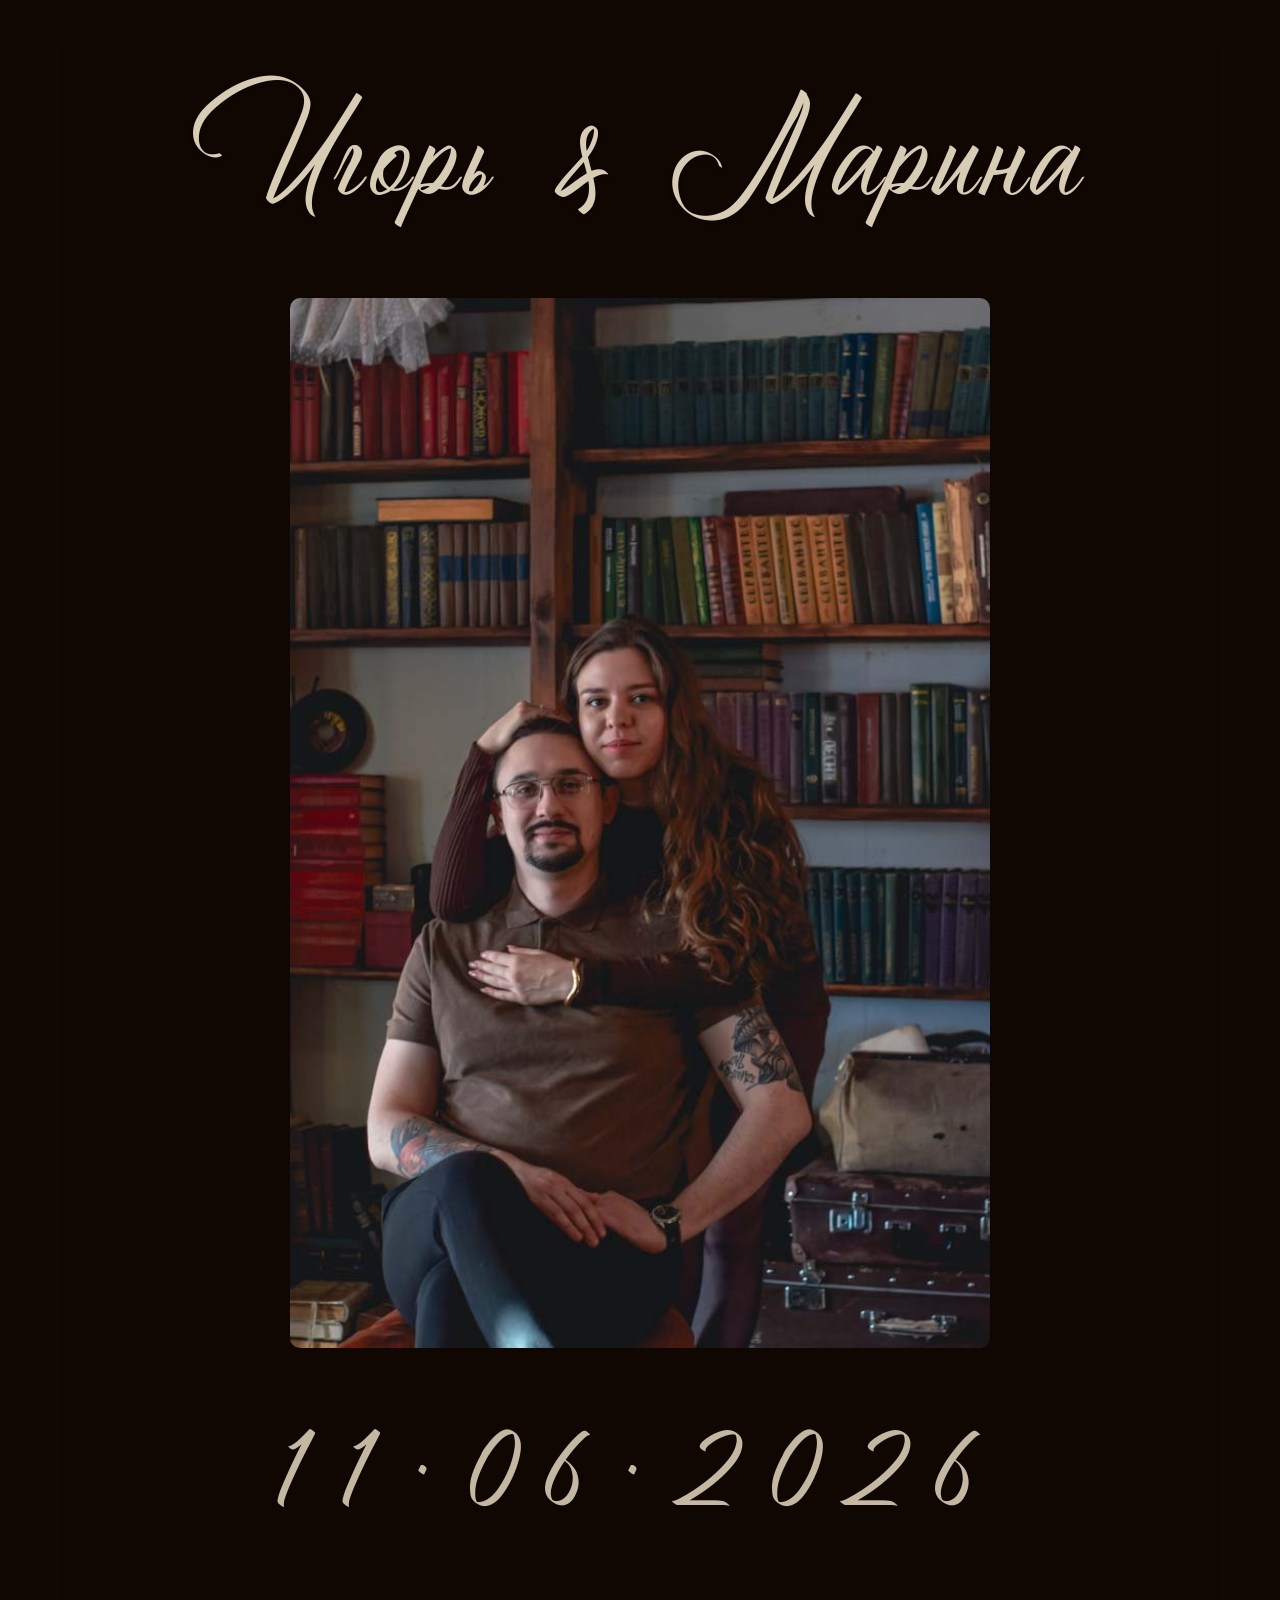
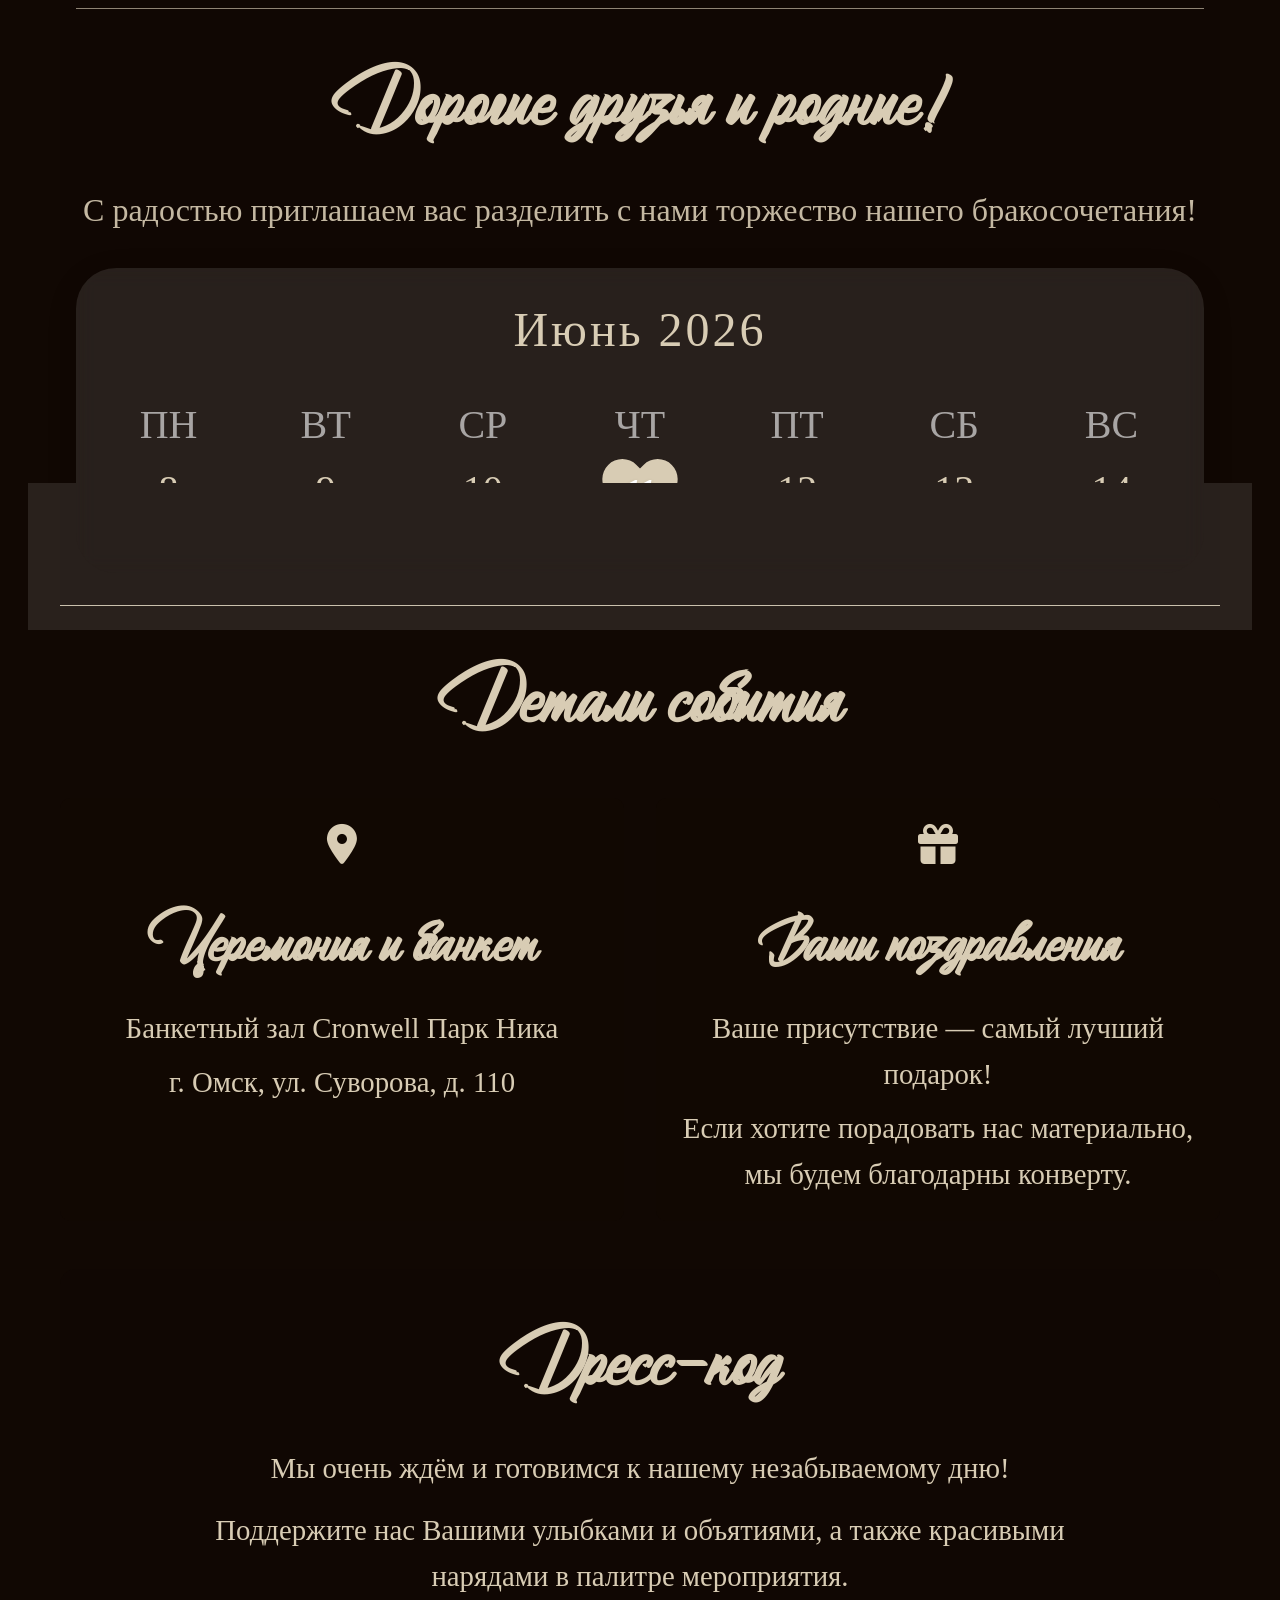
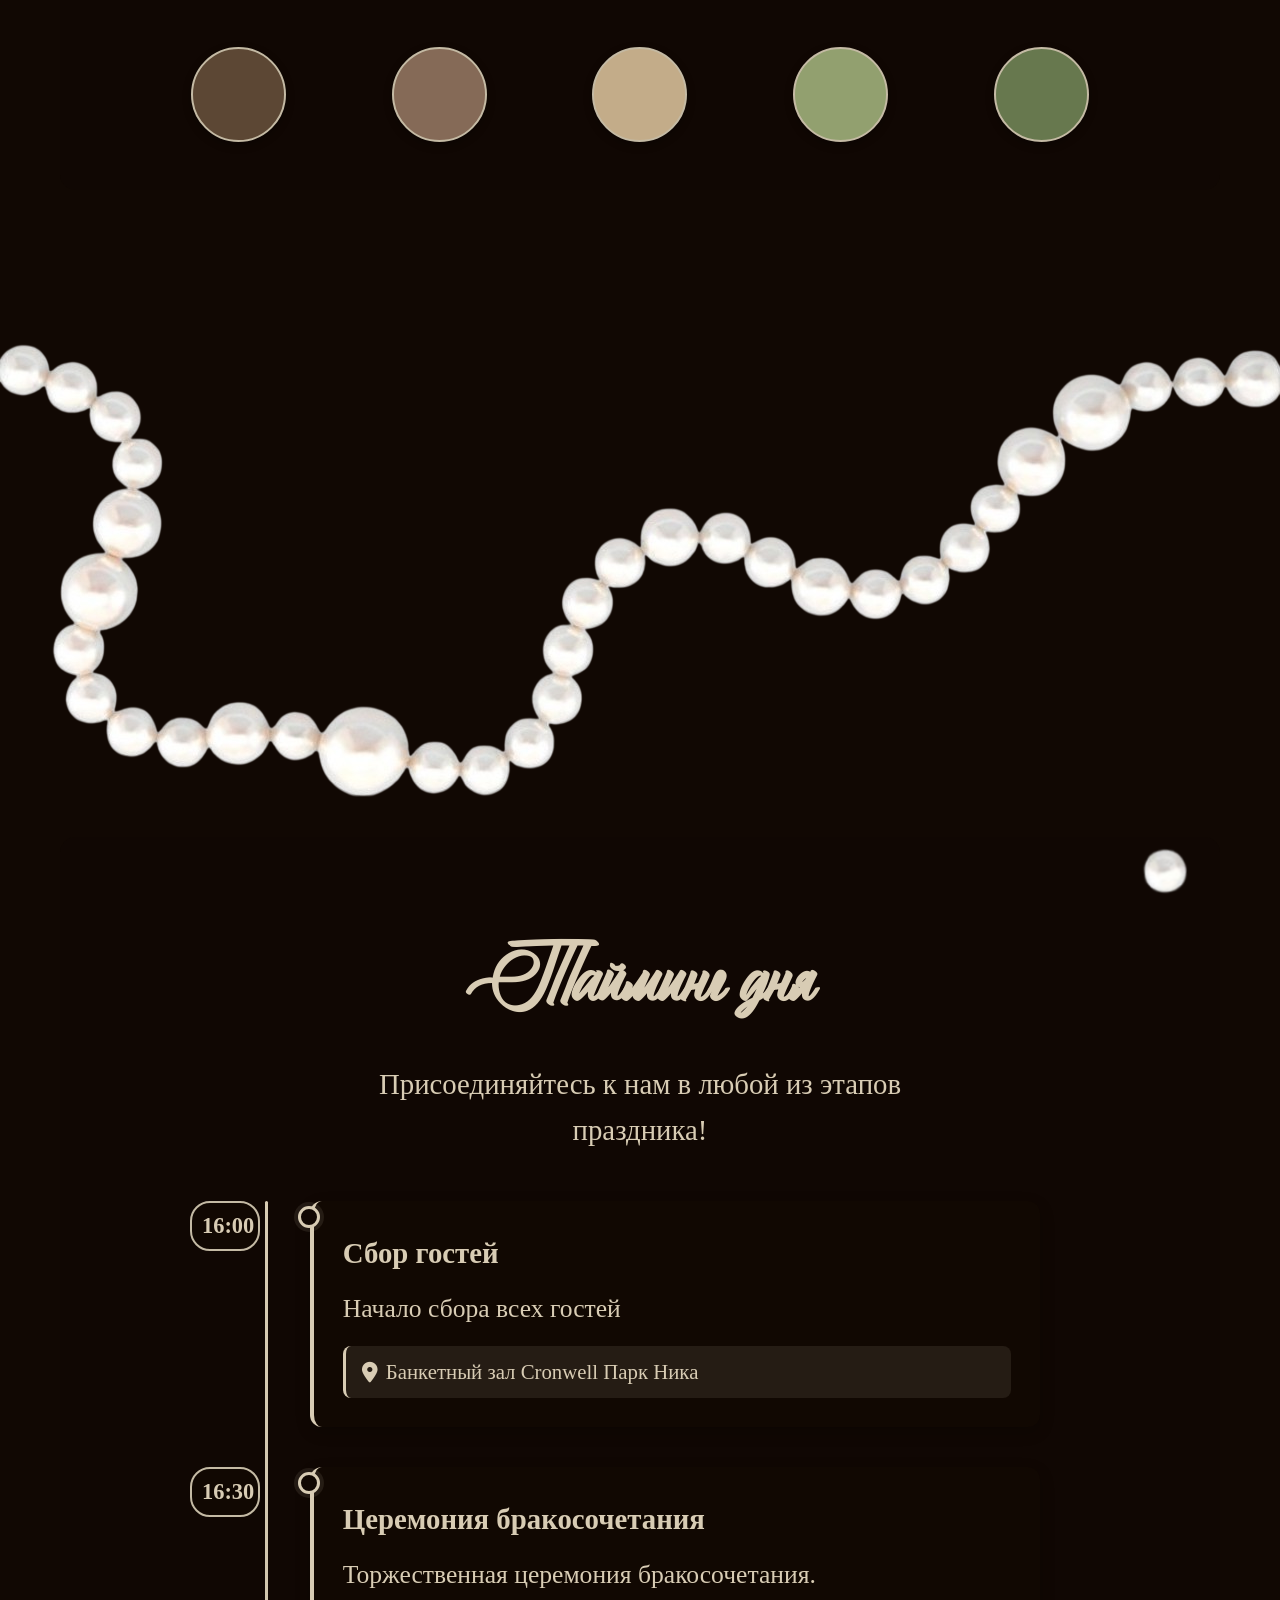
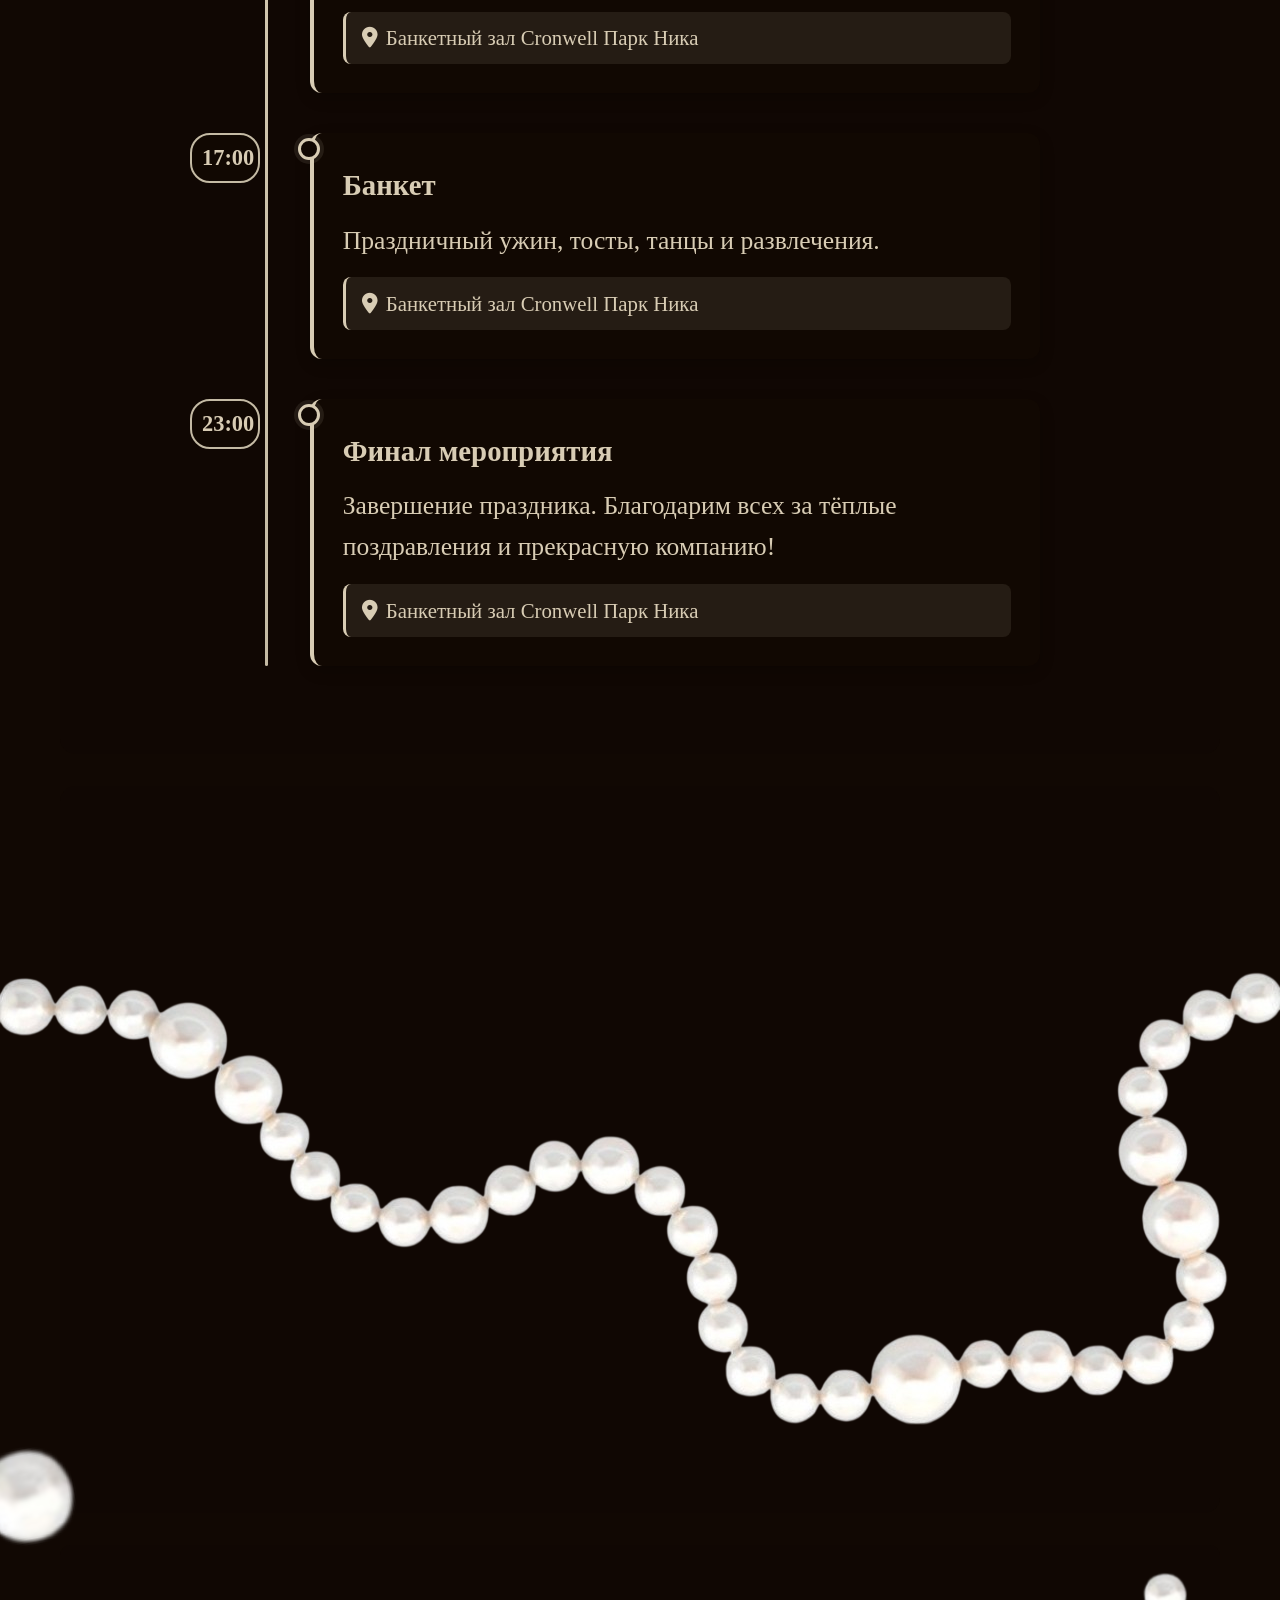
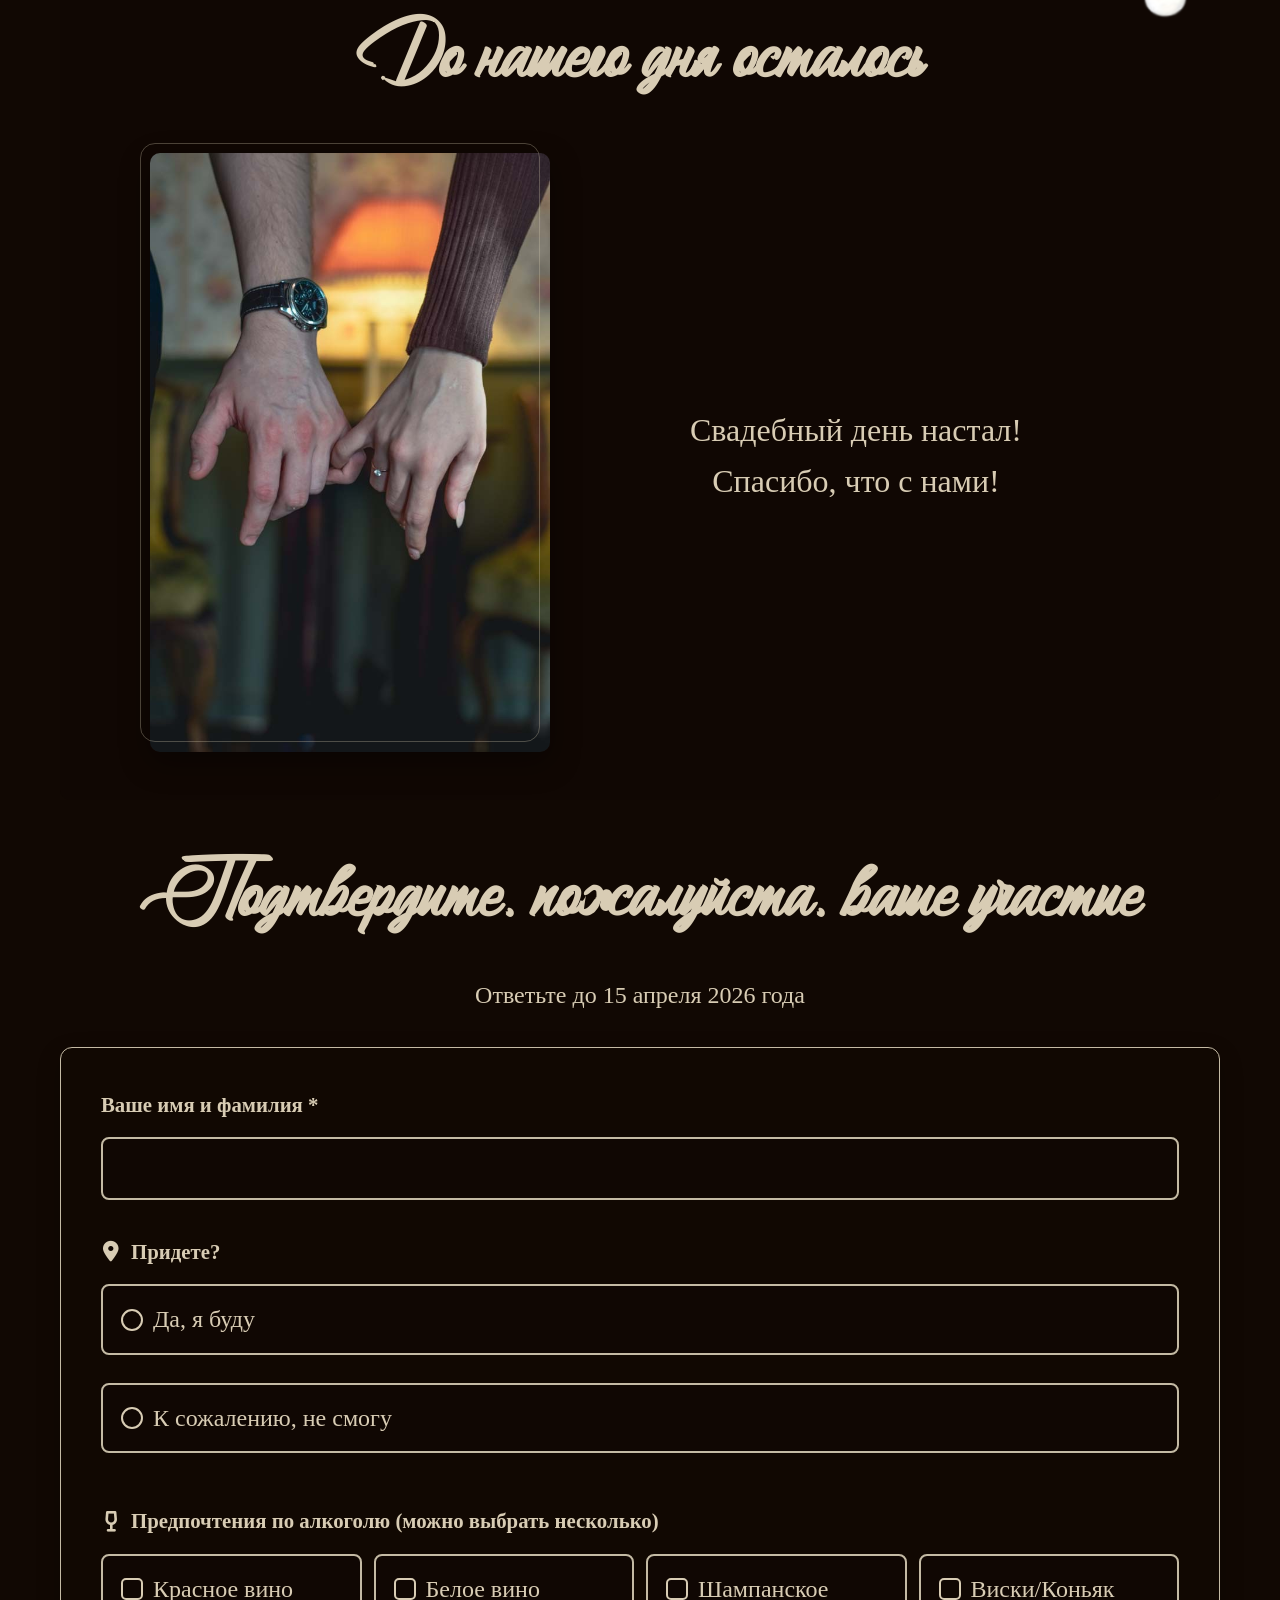
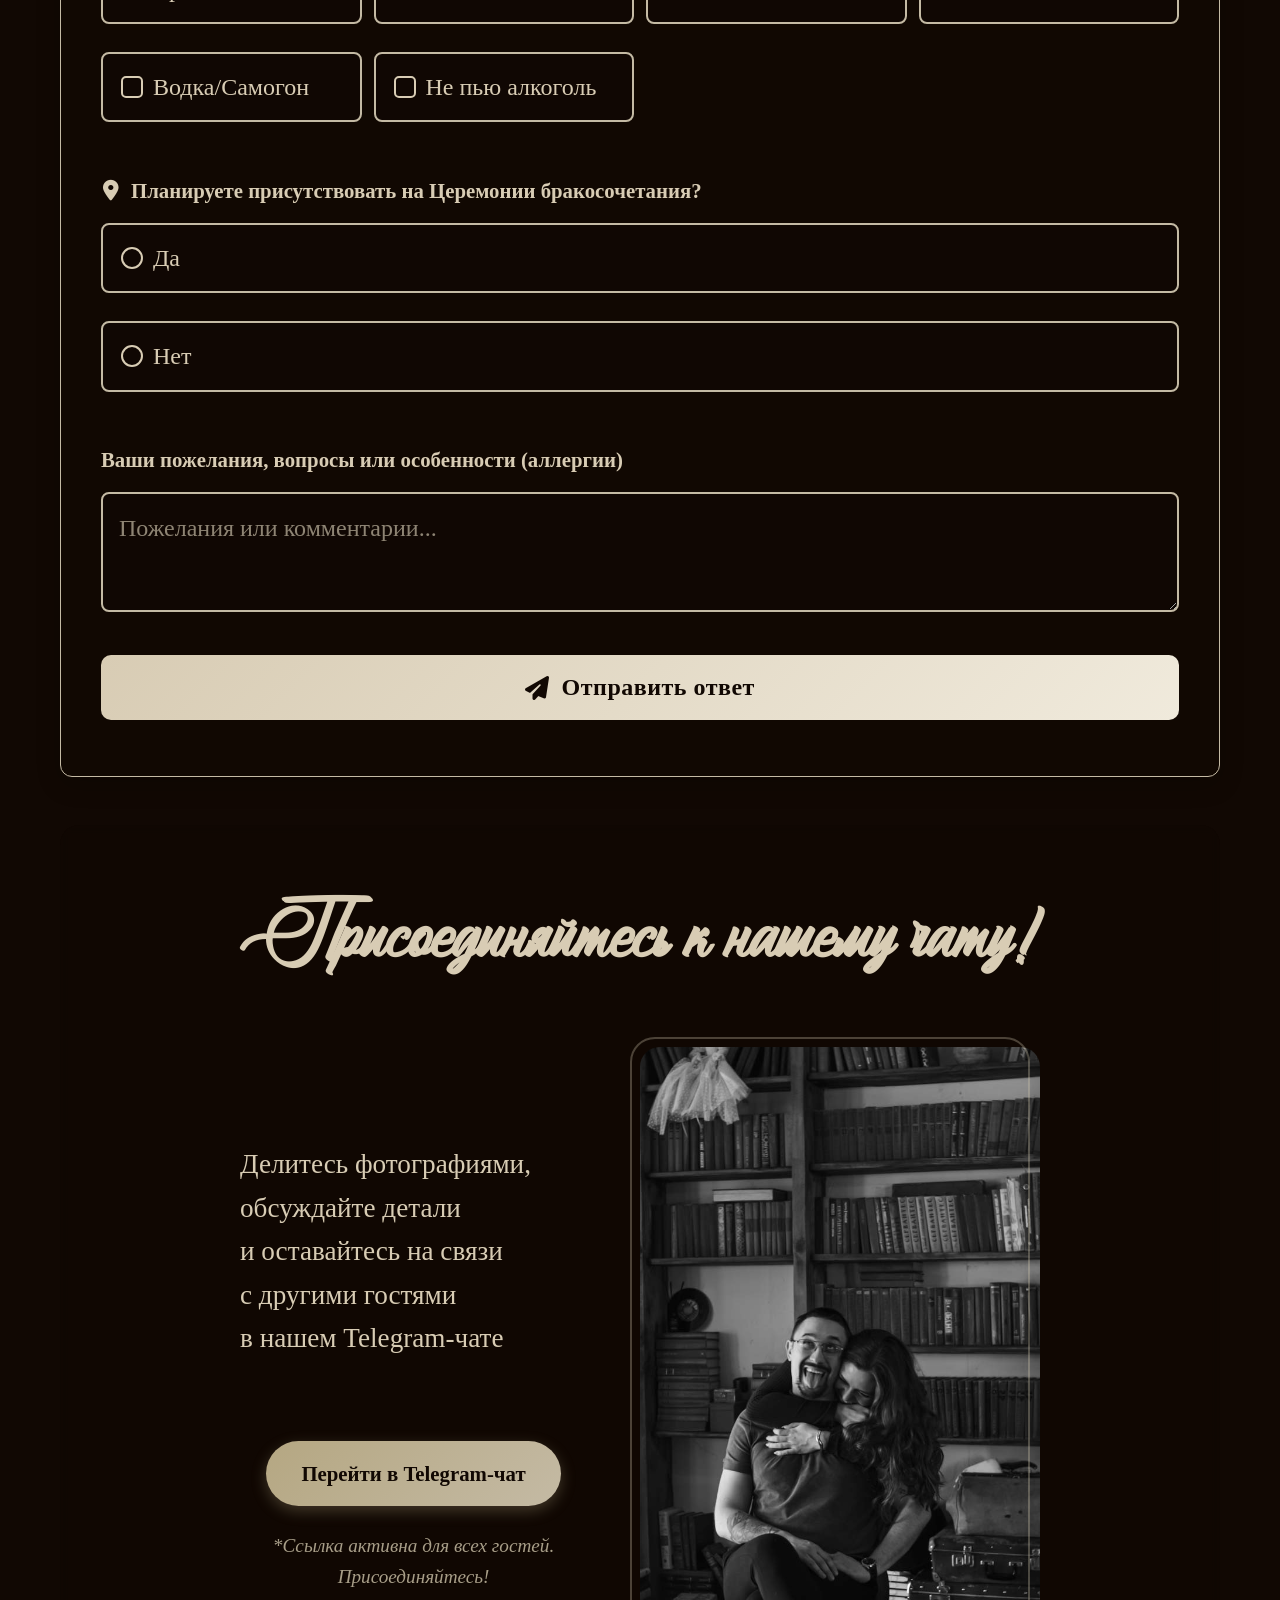
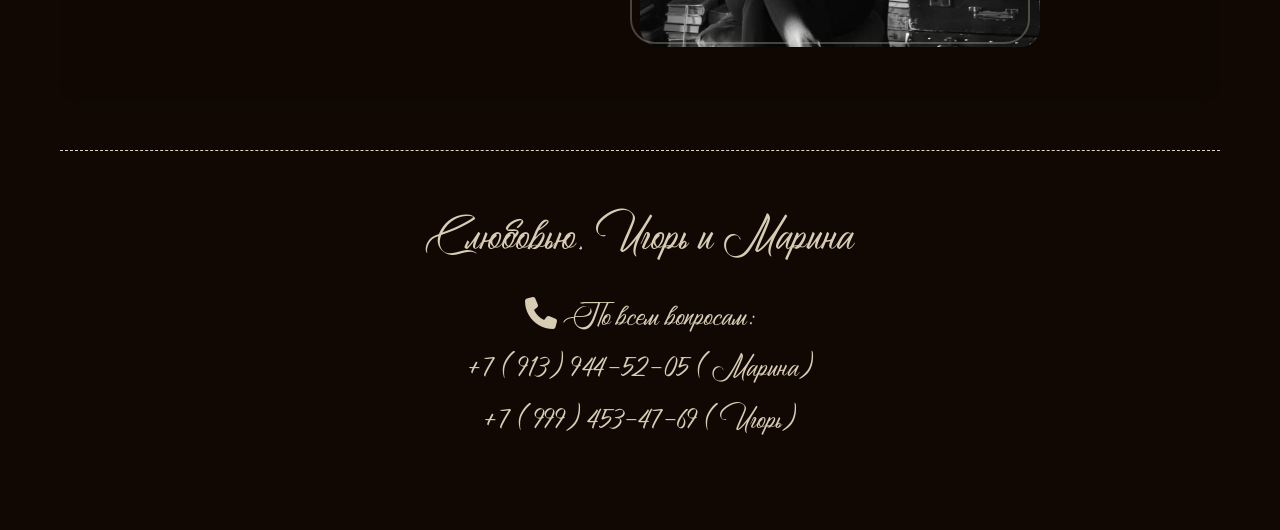
==== commit b7e44b14: "Add files via upload" ====
--- a/index.html
+++ b/index.html
@@ -404,9 +404,9 @@
 </section>
     <!-- Футер с контактами -->
     <footer style="text-align: center; padding: 3rem 1rem; border-top: 1px dashed #e0d5c3; margin-top: 2rem; font-size: 3rem;color: #8b7355;">
-        <p style="font-size: 3rem;">С любовью, Игорь и Марина</p>
-        <p style="margin-top: 1rem;font-size: 2rem;">
-            <i class="fas fa-phone" style="margin-right: 0.5rem;font-size: 2rem;"></i> По всем вопросам: <br> +7 (913) 944-52-05 (Марина) <br> +7 (999) 453-47-69 (Игорь)
+        <p class=footer-p>С любовью, Игорь и Марина</p>
+        <p class="footer-p-p">
+            <i class="fas fa-phone"></i> По всем вопросам: <br> +7 (913) 944-52-05 (Марина) <br> +7 (999) 453-47-69 (Игорь)
         </p>
     </footer>
 
--- a/style.css
+++ b/style.css
@@ -35,6 +35,18 @@
     margin: 0 auto;
     padding: 20px;
 }
+.footer-p{
+    font-size: 3rem;
+}
+.footer-p-p{
+    margin-top: 1rem;
+    font-size: 2rem;
+}
+.fas fa-phone{
+   margin-right: 0.5rem;
+   font-size: 2rem;
+}
+
 
 /* Заголовки - БЕЖЕВЫЕ */
 h1, h2, h3, h4 {
@@ -168,6 +180,507 @@
 
 /* Для мобильных корректируем рамку */
 @media (max-width: 768px) {
+.footer-p{
+    font-size: 2rem;
+}
+.footer-p-p{
+    margin-top: 0.5rem;
+    font-size: 1.4rem;
+}
+.fas fa-phone{
+   margin-right: 0.5rem;
+   font-size: 1.4rem;
+}
+    
+    /* Общие настройки */
+    h1 {
+        font-size: 2rem !important;
+    }
+    
+    h2 {
+        font-size: 2.2rem !important;
+    }
+    
+    h3 {
+        font-size: 1.8rem !important;
+    }
+    
+    p {
+        font-size: 1rem;
+    }
+    
+    /* Hero секция */
+    .hero-names {
+        font-size: 2.5rem !important;
+        letter-spacing: 0.2rem;
+        word-break: break-word;
+    }
+    
+    .hero-date.wedding-day {
+        font-size: 2.5rem !important;
+        letter-spacing: 5px;
+    }
+    
+    .hero h1 {
+        font-size: 1.5rem !important;
+    }
+    
+    /* Календарь */
+    .week-calendar {
+        padding: 0.8rem;
+    }
+    
+    .week-grid {
+        gap: 5px;
+    }
+    
+    .month-label {
+        font-size: 1.5rem;
+    }
+    
+    .day-name {
+        font-size: 1rem !important;
+        margin-bottom: 0.3rem;
+        height: auto;
+    }
+    
+    .day-number {
+        font-size: 1.2rem !important;
+        height: 40px;
+    }
+    
+    .weekday {
+        min-height: 80px;
+        padding: 0.5rem 0.2rem;
+    }
+    
+    .heart-shape {
+        width: 50px;
+        height: 45px;
+    }
+    
+    .heart-shape::before,
+    .heart-shape::after {
+        width: 25px;
+        height: 40px;
+    }
+    
+    .heart-shape::before {
+        left: 25px;
+    }
+    
+    .heart-text {
+        font-size: 1.2rem;
+    }
+    
+    /* Таймер */
+    .countdown {
+        padding: 2rem 0.5rem;
+    }
+    
+    .photo-hands-container {
+        left: 0 !important;
+        max-width: 280px;
+    }
+    
+    #timer {
+        gap: 0.5rem;
+        padding: 1rem 0.5rem;
+    }
+    
+    .timer-unit {
+        min-width: 60px;
+        padding: 0.8rem 0.3rem;
+    }
+    
+    .timer-number {
+        font-size: 1.5rem;
+    }
+    
+    .timer-label {
+        font-size: 0.6rem;
+    }
+    
+    /* Детали события */
+    .details-grid {
+        gap: 1rem;
+    }
+    
+    .detail-card {
+        padding: 1rem;
+    }
+    
+    .detail-card p,
+    .detail-card strong {
+        font-size: 1rem !important;
+    }
+    
+    .icon {
+        font-size: 2rem;
+    }
+    
+  
+    .timeline-content {
+        padding-left: 20px;
+    }
+    
+    
+    
+   
+    .timeline-location {
+         font-size: 0.95rem;
+        padding: 0.5rem 0.75rem;
+        background: rgba(216, 204, 180, 0.08);
+        border-left: 2px solid var(--beige);
+    }
+    
+    /* Telegram секция */
+    .telegram-container {
+        grid-template-columns: 1fr;
+        gap: 1.5rem;
+        max-width: 100%;
+        padding: 0 1rem;
+    }
+    
+    .telegram-content h3 {
+        font-size: 1.5rem;
+    }
+    
+    .telegram-description {
+        font-size: 1rem;
+        margin: 20px auto;
+    }
+    
+    .telegram-button {
+        padding: 12px 20px;
+        font-size: 1rem;
+    }
+    
+    .telegram-photo {
+        max-width: 250px;
+        margin: 0 auto;
+    }
+    
+    .detail-badge {
+        padding: 5px 12px;
+        font-size: 0.9rem;
+    }
+    
+    /* Форма RSVP */
+    #rsvp-form {
+        padding: 1.5rem;
+    }
+    
+    .form-group label {
+        font-size: 1.1rem;
+    }
+    
+    input[type="text"],
+    textarea {
+        font-size: 1rem;
+        padding: 0.8rem;
+    }
+    
+    .radio-label,
+    .checkbox-label {
+        font-size: 1rem;
+    }
+    
+    .checkbox-group {
+        grid-template-columns: 1fr;
+    }
+    
+    /* Цветовая палитра */
+    .color-palette {
+        grid-template-columns: repeat(3, 1fr);
+        gap: 0.8rem;
+    }
+    
+    .color-circle {
+        width: 70px;
+        height: 70px;
+    }
+    
+    .color-name {
+        font-size: 0.8rem;
+    }
+    
+    /* Футер */
+    footer {
+        font-size: 1.5rem;
+        padding: 1.5rem 0.5rem;
+    }
+    
+    .footer-contacts {
+        font-size: 0.9rem;
+    }
+    
+    /* Бусины - скрываем большинство на мобильных */
+    .bead-1, .bead-2, .bead-3,
+    .bead-1-time, .bead-2-time, .bead-3-time {
+        display: none;
+    }
+    
+    /* Оставляем только одну маленькую бусину */
+    .bead-1-time {
+        display: block;
+        top: 50px;
+        right: -30px;
+        width: 60px;
+    }
+    
+    .bead-1-time .bead-img {
+        width: 60px;
+        clip-path: inset(0 10% 0 0);
+    }
+    body {
+        padding: 10px;
+    }
+    
+    h1 { 
+        font-size: 2.5rem; 
+    }
+    
+    h2 { 
+        font-size: 2rem; 
+    }
+    
+    .hero-names { 
+        font-size: 2.8rem; 
+        letter-spacing: 0.2rem; 
+    }
+    
+    .hero-date {
+        font-size: 1.5rem;
+    }
+    
+    #timer { 
+        gap: 0.8rem; 
+    }
+
+
+
+    #timer {
+        display: grid;
+        grid-template-columns: repeat(4, 1fr);  /* 4 колонки */
+        gap: 0.5rem;
+        padding: 1rem;
+    }
+    
+    .timer-unit {
+        min-width: auto;  /* Убираем min-width */
+        padding: 0.8rem 0.2rem;
+    }
+
+
+
+    
+    .timer-unit { 
+        min-width: 70px; 
+        padding: 1rem; 
+    }
+    
+    .timer-number { 
+        font-size: 2.2rem; 
+    }
+    
+    .details-grid { 
+        grid-template-columns: 1fr; 
+        gap: 1.5rem;
+    }
+   
+    
+ 
+  
+    
+    
+ 
+   
+   
+    
+    .rsvp-section {
+        padding: 2.5rem 1rem;
+        margin: 2rem 0;
+    }
+    
+    #rsvp-form {
+        padding: 1.8rem;
+    }
+    
+    .checkbox-group {
+        grid-template-columns: 1fr;
+    }
+    
+    .radio-group,
+    .checkbox-group {
+        display: flex;
+        flex-direction: column;
+        gap: 12px;
+        margin-top: 8px;
+    }
+    
+    .radio-option,
+    .checkbox-option {
+        padding: 12px 15px;
+    }
+    
+    .submit-btn {
+        padding: 1rem 2rem;
+        font-size: 1.1rem;
+    }
+    
+    .detail-card, #rsvp-form {
+        padding: 1.5rem;
+    }
+
+    .telegram-section {
+        padding: 2rem 1rem;
+    }
+    
+    .telegram-content h3 {
+        font-size: 2rem;
+    }
+    
+    .telegram-description {
+        font-size: 1.1rem;
+    }
+    
+    .telegram-button {
+        padding: 14px 25px;
+        font-size: 1.1rem;
+    }
+    
+    .detail-badge {
+        padding: 6px 12px;
+        font-size: 1rem;
+    }
+    
+    .telegram-icon {
+        width: 60px;
+        height: 60px;
+        font-size: 30px;
+    }
+    
+    .telegram-photo {
+        max-width: 300px;
+    }
+    .color-palette {
+        grid-template-columns: repeat(2, 1fr);
+        gap: 1.2rem;
+    }
+    .color-circle {
+        width: 90px;
+        height: 90px;
+    }
+    .color-name {
+        font-size: 1.15rem;
+        font-weight: 500;
+    }
+    .week-calendar {
+        max-width: 100%;
+        padding: 1rem;
+    }
+    
+    .month-label {
+        font-family: 'Cormorant Garamond', serif;
+        font-size: 1.5rem;
+        margin-bottom: 1.5rem;
+    }
+    
+    .day-number {
+        font-size: 2rem;
+    }
+    
+    .heart-shape {
+        width: 60px;
+        height: 52px;
+    }
+    
+    .heart-shape::before,
+    .heart-shape::after {
+        width: 30px;
+        height: 48px;
+    }
+    
+    .heart-shape::before {
+        left: 30px;
+    }
+    
+    .heart-text {
+        font-size: 1.5rem;
+    }
+    
+    .week-grid {
+        gap: 10px;
+    }
+    
+    .hero-names {
+        font-size: 2.5rem;
+        letter-spacing: 0.2rem;
+        margin: 1rem 0;
+    }
+    
+    .hero h1 {
+        font-size: 1.5rem;
+    }
+
+        .day-name {
+        font-size: 1.2rem !important;  /* Уменьшить с 2.5rem */
+        margin-bottom: 0.5rem;
+    }
+    
+    .day-number {
+        font-size: 1.5rem !important;  /* Уменьшить с 2rem */
+    }
+    
+    .weekday {
+        min-height: 100px;  /* Уменьшить высоту */
+        padding: 0.8rem 0.3rem;
+    }
+        .detail-card p,
+    .detail-card strong {
+        font-size: 1.2rem !important;  /* Уменьшить с 1.8rem */
+    }
+    
+    .icon {
+        font-size: 2rem;  /* Уменьшить иконки */
+    }
+        .dress-code-text {
+        font-size: 1.2rem;  /* Уменьшить с 1.8rem */
+    }
+        .form-group label {
+        font-size: 1rem;  /* Уменьшить с 1.3rem */
+    }
+    
+    input[type="text"],
+    textarea {
+        font-size: 1rem;  /* Уменьшить с 1.2rem */
+        padding: 0.8rem;
+    }
+    
+    .radio-label,
+    .checkbox-label {
+        font-size: 1rem;  /* Уменьшить с 1.2rem */
+    }
+        footer {
+        font-size: 1rem;  /* Уменьшить с 1.3rem */
+        padding: 2rem 0.5rem;
+    }
+        .hands-section {
+        padding: 2rem 1rem;  /* Уменьшить отступы */
+    }
+    
+    .photo-hands {
+        max-width: 300px;  /* Уменьшить фото */
+        margin: 1rem auto;
+    }
+
+     
+
+
+    .full-width-photo {
+        height: 250px;
+    }
     .photo-hands-container::before {
         top: -5px;
         left: -5px;
@@ -334,120 +847,6 @@
 }
 
 /* Адаптация под мобильные */
-@media (max-width: 768px) {
-    .week-calendar {
-        max-width: 100%;
-        padding: 1rem;
-    }
-    
-    .month-label {
-        font-family: 'Cormorant Garamond', serif;
-        font-size: 1.5rem;
-        margin-bottom: 1.5rem;
-    }
-    
-    .day-number {
-        font-size: 2rem;
-    }
-    
-    .heart-shape {
-        width: 60px;
-        height: 52px;
-    }
-    
-    .heart-shape::before,
-    .heart-shape::after {
-        width: 30px;
-        height: 48px;
-    }
-    
-    .heart-shape::before {
-        left: 30px;
-    }
-    
-    .heart-text {
-        font-size: 1.5rem;
-    }
-    
-    .week-grid {
-        gap: 10px;
-    }
-    
-    .hero-names {
-        font-size: 2.5rem;
-        letter-spacing: 0.2rem;
-        margin: 1rem 0;
-    }
-    
-    .hero h1 {
-        font-size: 1.5rem;
-    }
-
-        .day-name {
-        font-size: 1.2rem !important;  /* Уменьшить с 2.5rem */
-        margin-bottom: 0.5rem;
-    }
-    
-    .day-number {
-        font-size: 1.5rem !important;  /* Уменьшить с 2rem */
-    }
-    
-    .weekday {
-        min-height: 100px;  /* Уменьшить высоту */
-        padding: 0.8rem 0.3rem;
-    }
-        .detail-card p,
-    .detail-card strong {
-        font-size: 1.2rem !important;  /* Уменьшить с 1.8rem */
-    }
-    
-    .icon {
-        font-size: 2rem;  /* Уменьшить иконки */
-    }
-        .dress-code-text {
-        font-size: 1.2rem;  /* Уменьшить с 1.8rem */
-    }
-        .form-group label {
-        font-size: 1rem;  /* Уменьшить с 1.3rem */
-    }
-    
-    input[type="text"],
-    textarea {
-        font-size: 1rem;  /* Уменьшить с 1.2rem */
-        padding: 0.8rem;
-    }
-    
-    .radio-label,
-    .checkbox-label {
-        font-size: 1rem;  /* Уменьшить с 1.2rem */
-    }
-        footer {
-        font-size: 1rem;  /* Уменьшить с 1.3rem */
-        padding: 2rem 0.5rem;
-    }
-        .hands-section {
-        padding: 2rem 1rem;  /* Уменьшить отступы */
-    }
-    
-    .photo-hands {
-        max-width: 300px;  /* Уменьшить фото */
-        margin: 1rem auto;
-    }
-     .timeline-content p {
-        font-size: 1rem;  /* Уменьшить с 1.2rem */
-    }
-    
-    .timeline-location {
-        font-size: 1rem;  /* Уменьшить с 1.2rem */
-        padding: 0.4rem 0.8rem;
-    }
-    
-    .timeline-time {
-        font-size: 1rem;  /* Уменьшить с 1.2rem */
-        padding: 0.3rem 0.8rem;
-    }
-}
-
 .hero-subtitle {
     font-size: 1.2rem;
     max-width: 800px;
@@ -856,11 +1255,6 @@
     display: block;
 }
 
-@media (max-width: 768px) {
-    .full-width-photo {
-        height: 250px;
-    }
-}
 /* ==================== СЕКЦИЯ ДРЕСС-КОДА ==================== */
 .dress-code-section {
     background-color: rgba(17, 8, 3,0.7);
@@ -943,23 +1337,38 @@
 }
 
 /* Адаптивность для мобильных */
-@media (max-width: 768px) {
-    .color-palette {
-        grid-template-columns: repeat(2, 1fr);
-        gap: 1.2rem;
-    }
-    .color-circle {
-        width: 90px;
-        height: 90px;
-    }
-    .color-name {
-        font-size: 1.15rem;
-        font-weight: 500;
-    }
-}
 
 /* Адаптивность для очень маленьких экранов */
 @media (max-width: 480px) {
+    .timeline-time {
+        left: -35px;        /* Ещё немного смещаем */
+        width: 45px;
+        font-size: 0.9rem;
+    }
+
+    .timeline-item {
+        padding-left: 15px;
+    }
+
+    .timeline-content h3 {
+        font-size: 1.2rem;
+    }
+
+    .timeline-content p {
+        font-size: 0.9rem;
+    }
+
+    .timing-section h2 {
+        font-size: 1.8rem !important;
+    }
+
+    .timing-intro {
+        font-size: 1.2rem !important;
+    }
+}
+
+@media (max-width: 480px) {
+  
     .color-palette {
         grid-template-columns: repeat(2, 1fr);
         gap: 1rem;
@@ -1219,40 +1628,6 @@
         justify-self: center;
         max-width: 350px;
         order: -1;  /* Фото сверху на мобильных */
-    }
-}
-
-@media (max-width: 768px) {
-    .telegram-section {
-        padding: 2rem 1rem;
-    }
-    
-    .telegram-content h3 {
-        font-size: 2rem;
-    }
-    
-    .telegram-description {
-        font-size: 1.1rem;
-    }
-    
-    .telegram-button {
-        padding: 14px 25px;
-        font-size: 1.1rem;
-    }
-    
-    .detail-badge {
-        padding: 6px 12px;
-        font-size: 1rem;
-    }
-    
-    .telegram-icon {
-        width: 60px;
-        height: 60px;
-        font-size: 30px;
-    }
-    
-    .telegram-photo {
-        max-width: 300px;
     }
 }
 
@@ -1564,125 +1939,10 @@
 }
 
 /* ==================== АДАПТИВНОСТЬ ==================== */
-@media (max-width: 768px) {
-    body {
-        padding: 10px;
-    }
-    
-    h1 { 
-        font-size: 2.5rem; 
-    }
-    
-    h2 { 
-        font-size: 2rem; 
-    }
-    
-    .hero-names { 
-        font-size: 2.8rem; 
-        letter-spacing: 0.2rem; 
-    }
-    
-    .hero-date {
-        font-size: 1.5rem;
-    }
-    
-    #timer { 
-        gap: 0.8rem; 
-    }
-    
-    .timer-unit { 
-        min-width: 70px; 
-        padding: 1rem; 
-    }
-    
-    .timer-number { 
-        font-size: 2.2rem; 
-    }
-    
-    .details-grid { 
-        grid-template-columns: 1fr; 
-        gap: 1.5rem;
-    }
-    
-    .timing-section {
-        padding: 2.5rem 1rem;
-        margin: 2rem 0;
-    }
-    
-    .timeline {
-        padding-left: 30px;
-    }
-    
-    .timeline:before {
-        left: 18px;
-    }
-    
-    .timeline-item:before {
-        left: 12px;
-        width: 14px;
-        height: 14px;
-    }
-    
-    .timeline-time {
-        position: relative;
-        left: 0;
-        top: 0;
-        width: auto;
-        text-align: left;
-        margin-bottom: 0.8rem;
-        display: inline-block;
-        background-color: rgba(17, 8, 3, 0.9);
-        padding: 0.4rem 1.2rem;
-    }
-    
-    .timeline-content {
-        padding: 1.4rem;
-    }
-    
-    .timeline-content h3 {
-        font-size: 1.6rem;
-    }
-    
-    .timeline-item {
-        padding-left: 0;
-        margin-bottom: 2rem;
-    }
-    
-    .rsvp-section {
-        padding: 2.5rem 1rem;
-        margin: 2rem 0;
-    }
-    
-    #rsvp-form {
-        padding: 1.8rem;
-    }
-    
-    .checkbox-group {
-        grid-template-columns: 1fr;
-    }
-    
-    .radio-group,
-    .checkbox-group {
-        display: flex;
-        flex-direction: column;
-        gap: 12px;
-        margin-top: 8px;
-    }
-    
-    .radio-option,
-    .checkbox-option {
-        padding: 12px 15px;
-    }
-    
-    .submit-btn {
-        padding: 1rem 2rem;
-        font-size: 1.1rem;
-    }
-    
-    .detail-card, #rsvp-form {
-        padding: 1.5rem;
-    }
-}
+
+
+
+
 
 @media (max-width: 480px) {
     h1 { 
@@ -1707,12 +1967,16 @@
         font-size: 0.7rem; 
     }
     
-    .timeline-icon {
-        font-size: 1.5rem;
+     .timeline-icon {
+        font-size: 1.4rem;
+        margin-bottom: 0.3rem;
     }
     
     .timeline-content h3 {
         font-size: 1.4rem;
+        margin: 0 0 0.5rem 0;
+        text-align: left;
+        color: var(--light-beige);
         font-family: 'Cormorant Garamond', serif;
     }
     
@@ -1795,11 +2059,11 @@
         left: 0 !important;  /* Убираем смещение */
         margin: 0 auto;
     }
-    
-    #timer {
-        max-width: 100%;
-        margin: 0 auto;
-    }
+       #timer {
+        grid-template-columns: repeat(2, 1fr);  /* На маленьких 2 колонки */
+        gap: 0.3rem;
+    }
+ 
     
     .bead-1, .bead-2, .bead-3,
     .bead-1-time, .bead-2-time, .bead-3-time {
@@ -1822,261 +2086,6 @@
     }
 }
 
-/* Для мобильных (до 768px) - расширяем существующий медиазапрос */
-@media (max-width: 768px) {
-    /* Общие настройки */
-    h1 {
-        font-size: 2rem !important;
-    }
-    
-    h2 {
-        font-size: 2.2rem !important;
-    }
-    
-    h3 {
-        font-size: 1.8rem !important;
-    }
-    
-    p {
-        font-size: 1rem;
-    }
-    
-    /* Hero секция */
-    .hero-names {
-        font-size: 2.5rem !important;
-        letter-spacing: 0.2rem;
-        word-break: break-word;
-    }
-    
-    .hero-date.wedding-day {
-        font-size: 2.5rem !important;
-        letter-spacing: 5px;
-    }
-    
-    .hero h1 {
-        font-size: 1.5rem !important;
-    }
-    
-    /* Календарь */
-    .week-calendar {
-        padding: 0.8rem;
-    }
-    
-    .week-grid {
-        gap: 5px;
-    }
-    
-    .month-label {
-        font-size: 1.5rem;
-    }
-    
-    .day-name {
-        font-size: 1rem !important;
-        margin-bottom: 0.3rem;
-        height: auto;
-    }
-    
-    .day-number {
-        font-size: 1.2rem !important;
-        height: 40px;
-    }
-    
-    .weekday {
-        min-height: 80px;
-        padding: 0.5rem 0.2rem;
-    }
-    
-    .heart-shape {
-        width: 50px;
-        height: 45px;
-    }
-    
-    .heart-shape::before,
-    .heart-shape::after {
-        width: 25px;
-        height: 40px;
-    }
-    
-    .heart-shape::before {
-        left: 25px;
-    }
-    
-    .heart-text {
-        font-size: 1.2rem;
-    }
-    
-    /* Таймер */
-    .countdown {
-        padding: 2rem 0.5rem;
-    }
-    
-    .photo-hands-container {
-        left: 0 !important;
-        max-width: 280px;
-    }
-    
-    #timer {
-        gap: 0.5rem;
-        padding: 1rem 0.5rem;
-    }
-    
-    .timer-unit {
-        min-width: 60px;
-        padding: 0.8rem 0.3rem;
-    }
-    
-    .timer-number {
-        font-size: 1.5rem;
-    }
-    
-    .timer-label {
-        font-size: 0.6rem;
-    }
-    
-    /* Детали события */
-    .details-grid {
-        gap: 1rem;
-    }
-    
-    .detail-card {
-        padding: 1rem;
-    }
-    
-    .detail-card p,
-    .detail-card strong {
-        font-size: 1rem !important;
-    }
-    
-    .icon {
-        font-size: 2rem;
-    }
-    
-    /* Таймлайн */
-    .timeline {
-        padding-left: 20px;
-    }
-    
-    .timeline-time {
-        font-size: 0.9rem;
-        padding: 0.3rem 0.8rem;
-    }
-    
-    .timeline-content {
-        padding: 1rem;
-    }
-    
-    .timeline-content h3 {
-        font-size: 1.3rem;
-    }
-    
-    .timeline-content p {
-        font-size: 1rem;
-    }
-    
-    .timeline-location {
-        font-size: 0.9rem;
-    }
-    
-    /* Telegram секция */
-    .telegram-container {
-        grid-template-columns: 1fr;
-        gap: 1.5rem;
-        max-width: 100%;
-        padding: 0 1rem;
-    }
-    
-    .telegram-content h3 {
-        font-size: 1.5rem;
-    }
-    
-    .telegram-description {
-        font-size: 1rem;
-        margin: 20px auto;
-    }
-    
-    .telegram-button {
-        padding: 12px 20px;
-        font-size: 1rem;
-    }
-    
-    .telegram-photo {
-        max-width: 250px;
-        margin: 0 auto;
-    }
-    
-    .detail-badge {
-        padding: 5px 12px;
-        font-size: 0.9rem;
-    }
-    
-    /* Форма RSVP */
-    #rsvp-form {
-        padding: 1.5rem;
-    }
-    
-    .form-group label {
-        font-size: 1.1rem;
-    }
-    
-    input[type="text"],
-    textarea {
-        font-size: 1rem;
-        padding: 0.8rem;
-    }
-    
-    .radio-label,
-    .checkbox-label {
-        font-size: 1rem;
-    }
-    
-    .checkbox-group {
-        grid-template-columns: 1fr;
-    }
-    
-    /* Цветовая палитра */
-    .color-palette {
-        grid-template-columns: repeat(3, 1fr);
-        gap: 0.8rem;
-    }
-    
-    .color-circle {
-        width: 70px;
-        height: 70px;
-    }
-    
-    .color-name {
-        font-size: 0.8rem;
-    }
-    
-    /* Футер */
-    footer {
-        font-size: 1.5rem;
-        padding: 1.5rem 0.5rem;
-    }
-    
-    .footer-contacts {
-        font-size: 0.9rem;
-    }
-    
-    /* Бусины - скрываем большинство на мобильных */
-    .bead-1, .bead-2, .bead-3,
-    .bead-1-time, .bead-2-time, .bead-3-time {
-        display: none;
-    }
-    
-    /* Оставляем только одну маленькую бусину */
-    .bead-1-time {
-        display: block;
-        top: 50px;
-        right: -30px;
-        width: 60px;
-    }
-    
-    .bead-1-time .bead-img {
-        width: 60px;
-        clip-path: inset(0 10% 0 0);
-    }
-}
 
 /* Для очень маленьких экранов (до 480px) */
 @media (max-width: 480px) {
@@ -2154,6 +2163,97 @@
     /* Скрываем все бусины на очень маленьких экранах */
     .bead-1-time {
         display: none;
+    }
+}
+
+@media (max-width: 768px) {
+    .timeline {
+        padding-left: 50px;
+    }
+
+    .timeline:before {
+        left: 15px;
+        width: 2px;
+    }
+
+    .timeline-item {
+        padding-left: 40px;
+        margin-bottom: 1.8rem;
+    }
+
+.timeline-item:before {
+        left: 9px;
+        width: 12px;
+        height: 12px;
+        border-width: 2px;
+    }
+  .timing-section h2 {
+        font-size: 2.2rem !important;  /* Крупнее */
+        margin-bottom: 0.5rem;
+    }
+
+    .timing-intro {
+        font-size: 1.4rem !important;  /* Крупнее */
+        line-height: 1.5;
+        margin-bottom: 2rem;
+        padding: 0 0.5rem;
+    }
+
+    /* Заголовки событий (например, "Сбор гостей") — нормальные */
+    .timeline-content h3 {
+        font-size: 1.3rem;
+        margin: 0 0 0.5rem 0;
+        text-align: left;
+        color: var(--light-beige);
+    }
+
+    /* Описание событий */
+    .timeline-content p {
+        font-size: 0.95rem;
+        margin-bottom: 0.8rem;
+        line-height: 1.5;
+    }
+
+    /* Локация */
+    .timeline-location {
+        font-size: 0.9rem;
+        padding: 0.5rem 0.75rem;
+    }
+
+    /* Важное примечание */
+    .timing-note {
+        margin-top: 2rem;
+        padding: 1.2rem;
+        font-size: 0.9rem;
+    }
+
+    .timing-note p {
+        font-size: 0.9rem;
+    }
+
+    /* ✅ ВРЕМЯ — ПРАВЕЕ И ЧИТАЕМОЕ */
+    .timeline-time {
+        position: absolute;         /* Оставляем абсолютное позиционирование */
+        left: -40px;                /* Сдвигаем правее (было -90px, -70px и т.д.) */
+        top: 0;
+        width: 50px;                /* Чуть шире, чтобы текст вмещался */
+        text-align: right;
+        font-size: 1rem;
+        background: transparent;    /* Убрал фон, чтобы не перекрывал */
+        border: none;
+        padding: 0;
+        color: var(--light-beige);
+        font-weight: 600;
+        white-space: nowrap;        /* Запрещаем перенос строки */
+    }
+
+
+    .timeline-content h3 {
+        font-size: 1.3rem;
+    }
+
+    .timeline-content p {
+        font-size: 0.95rem;
     }
 }
 
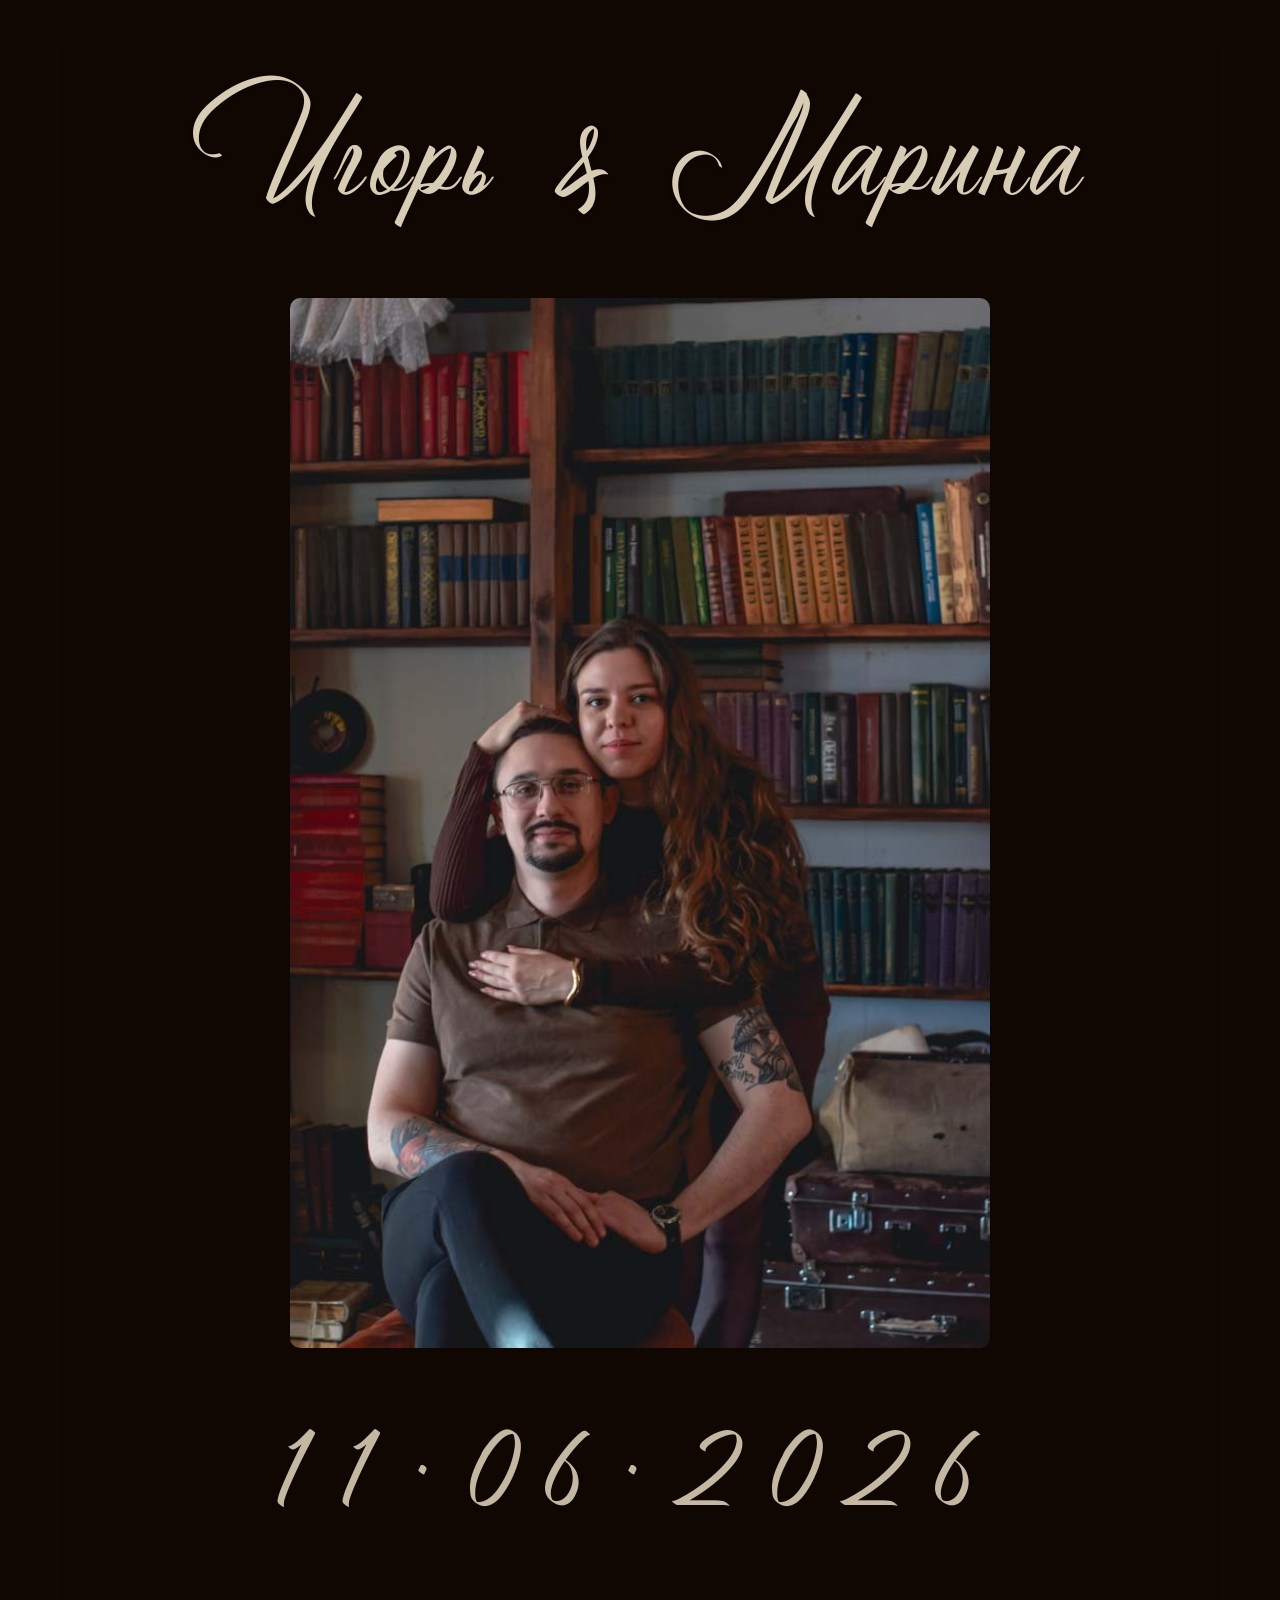
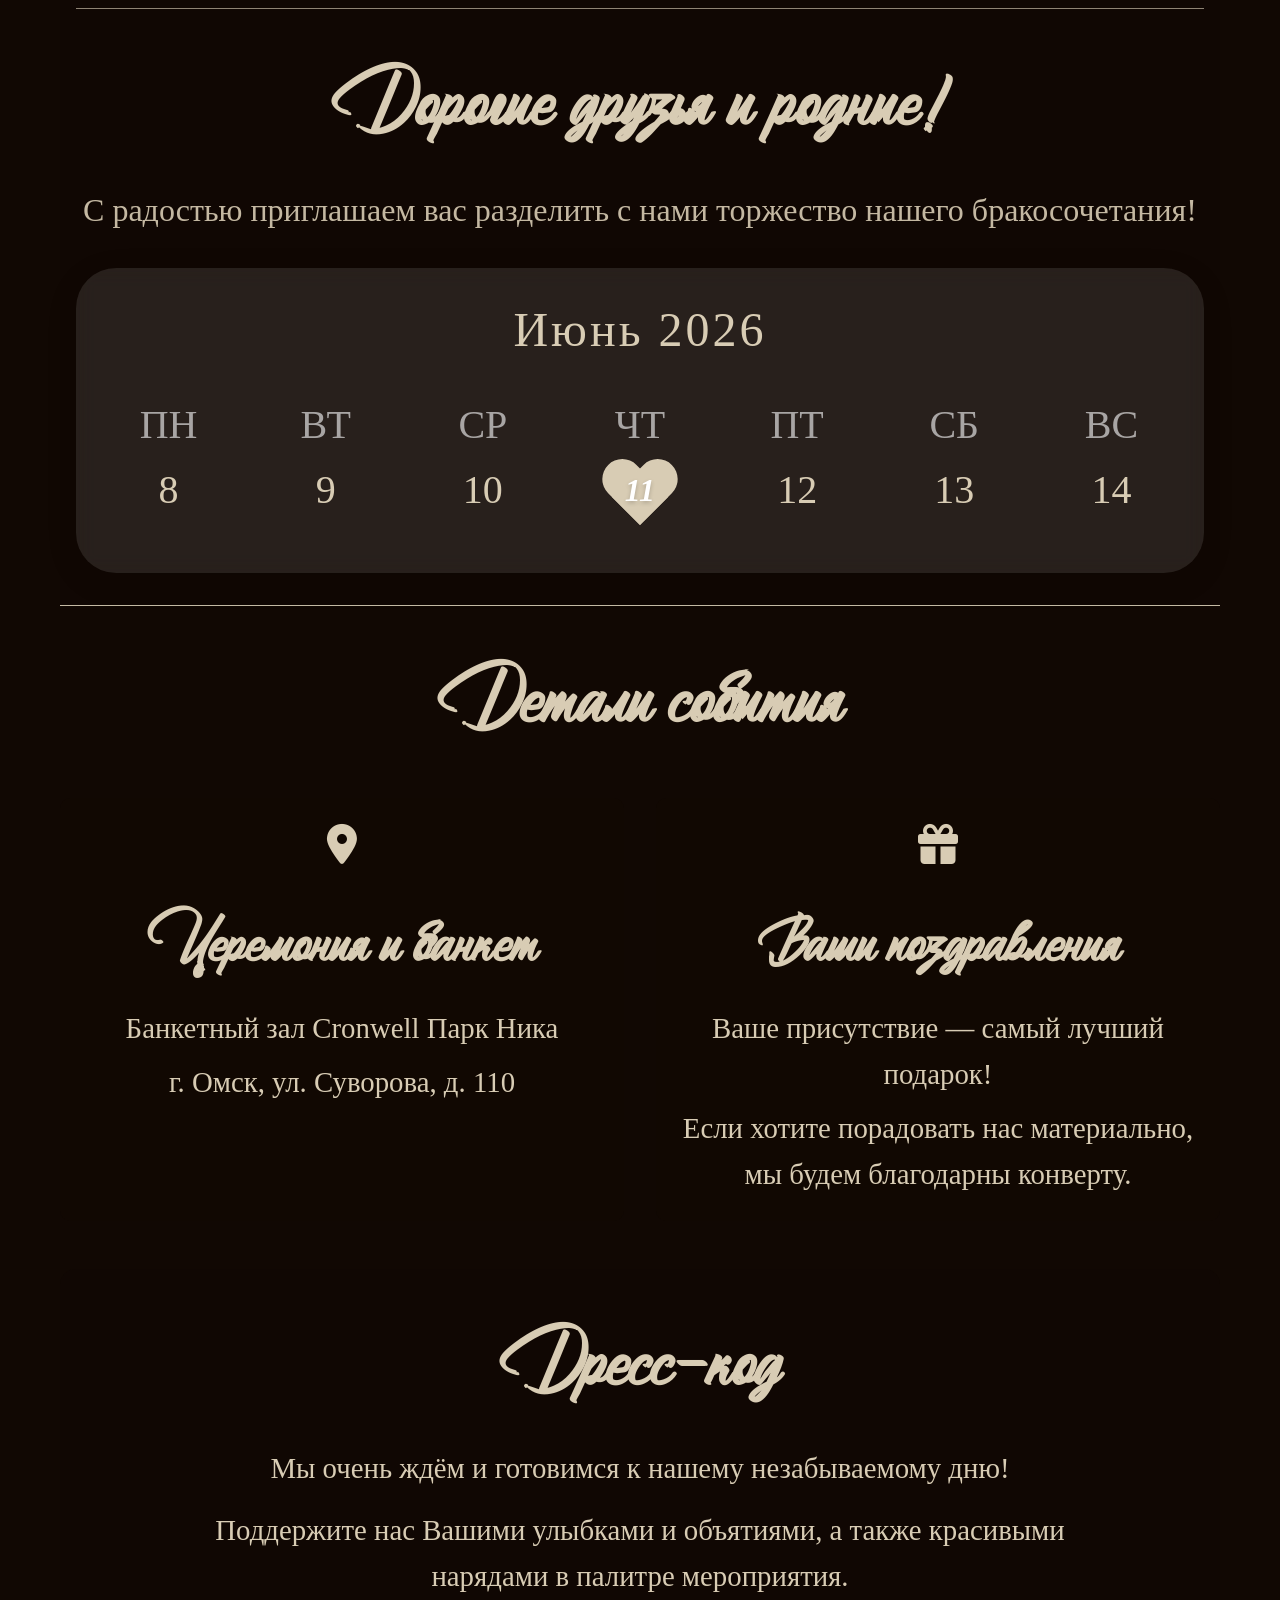
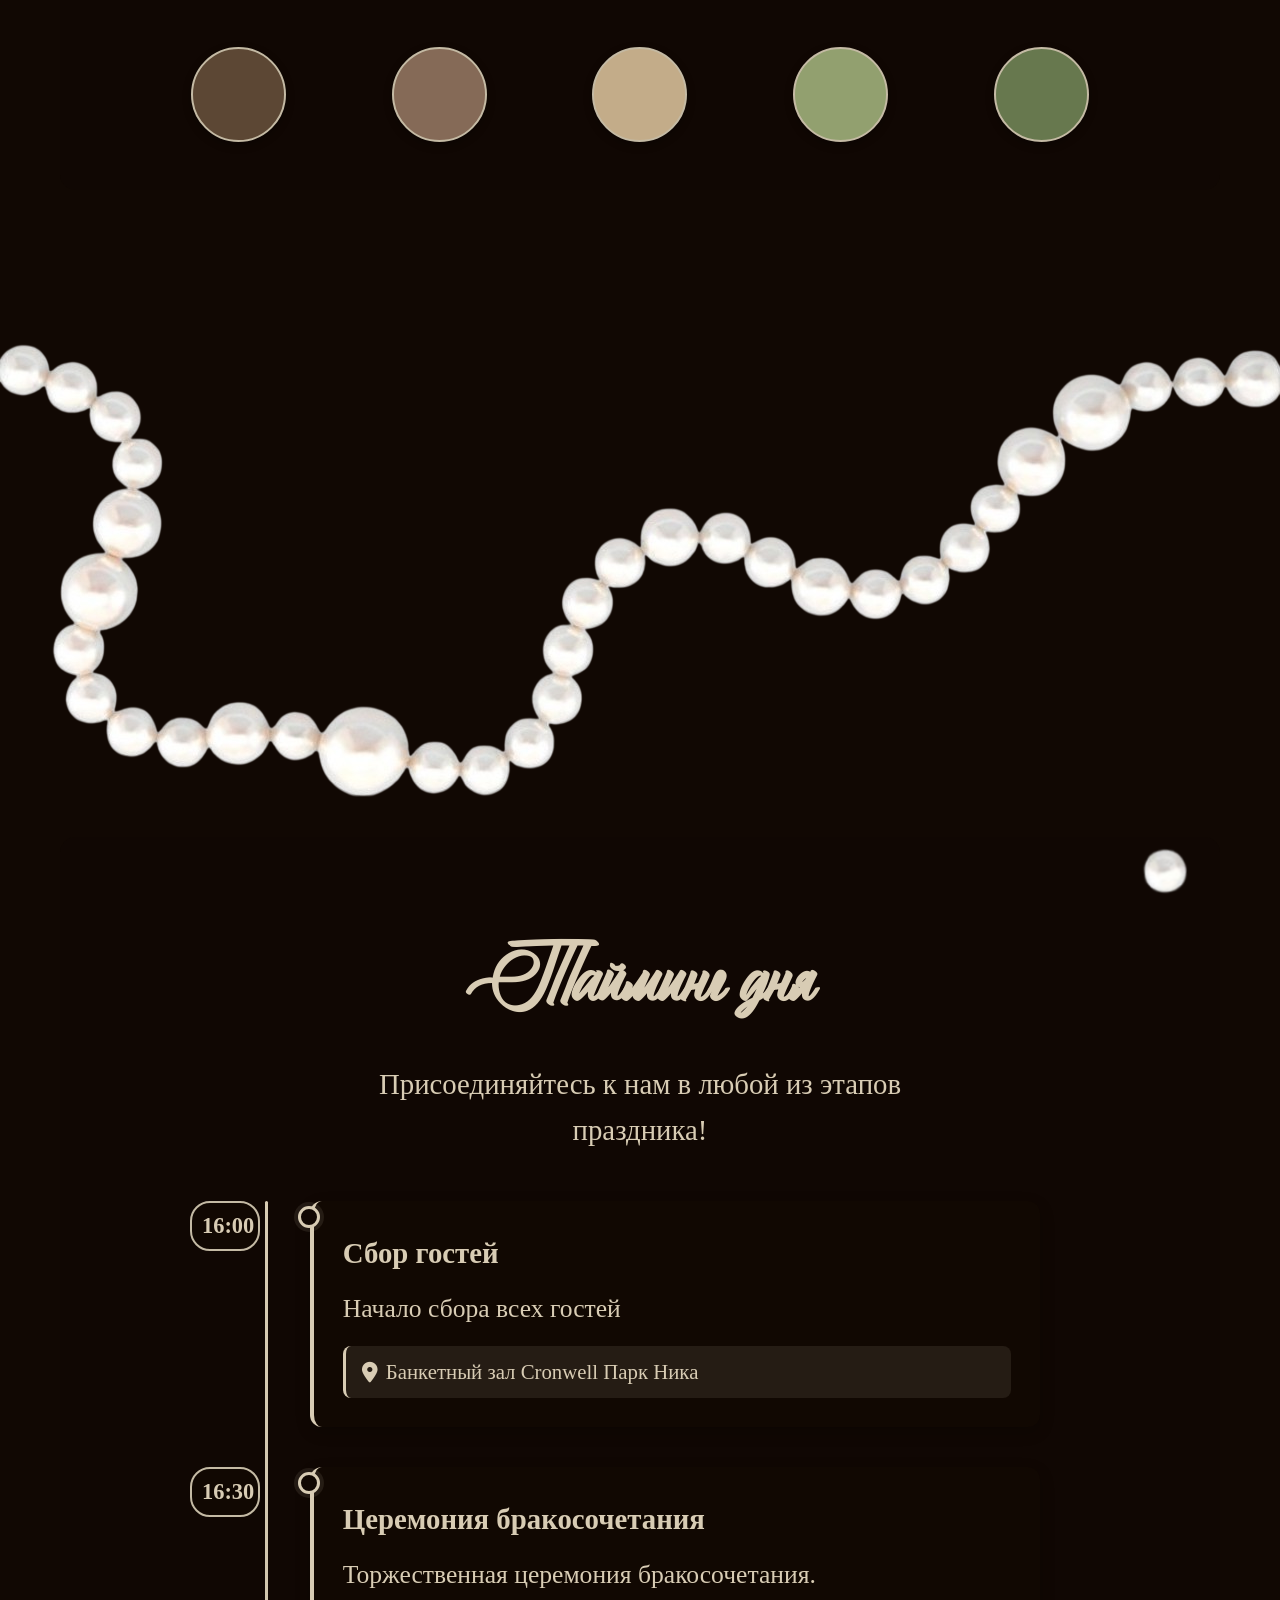
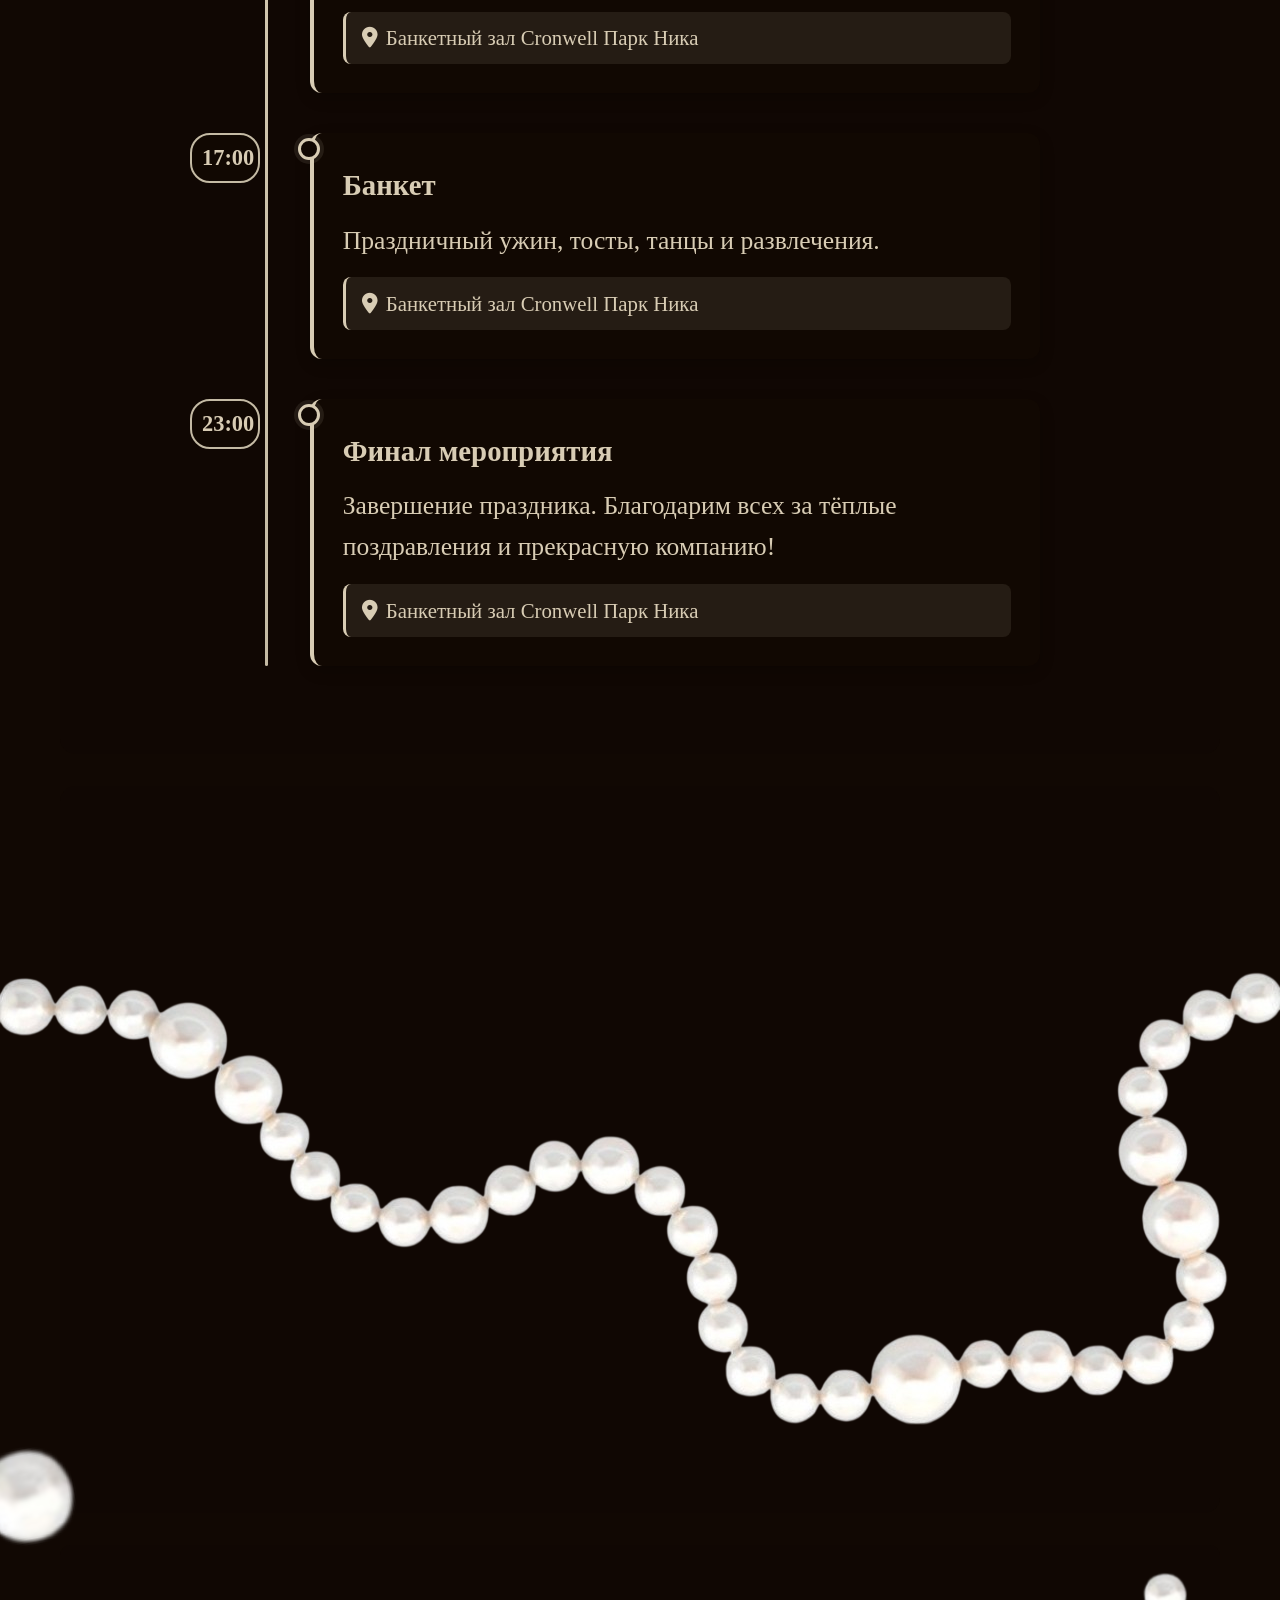
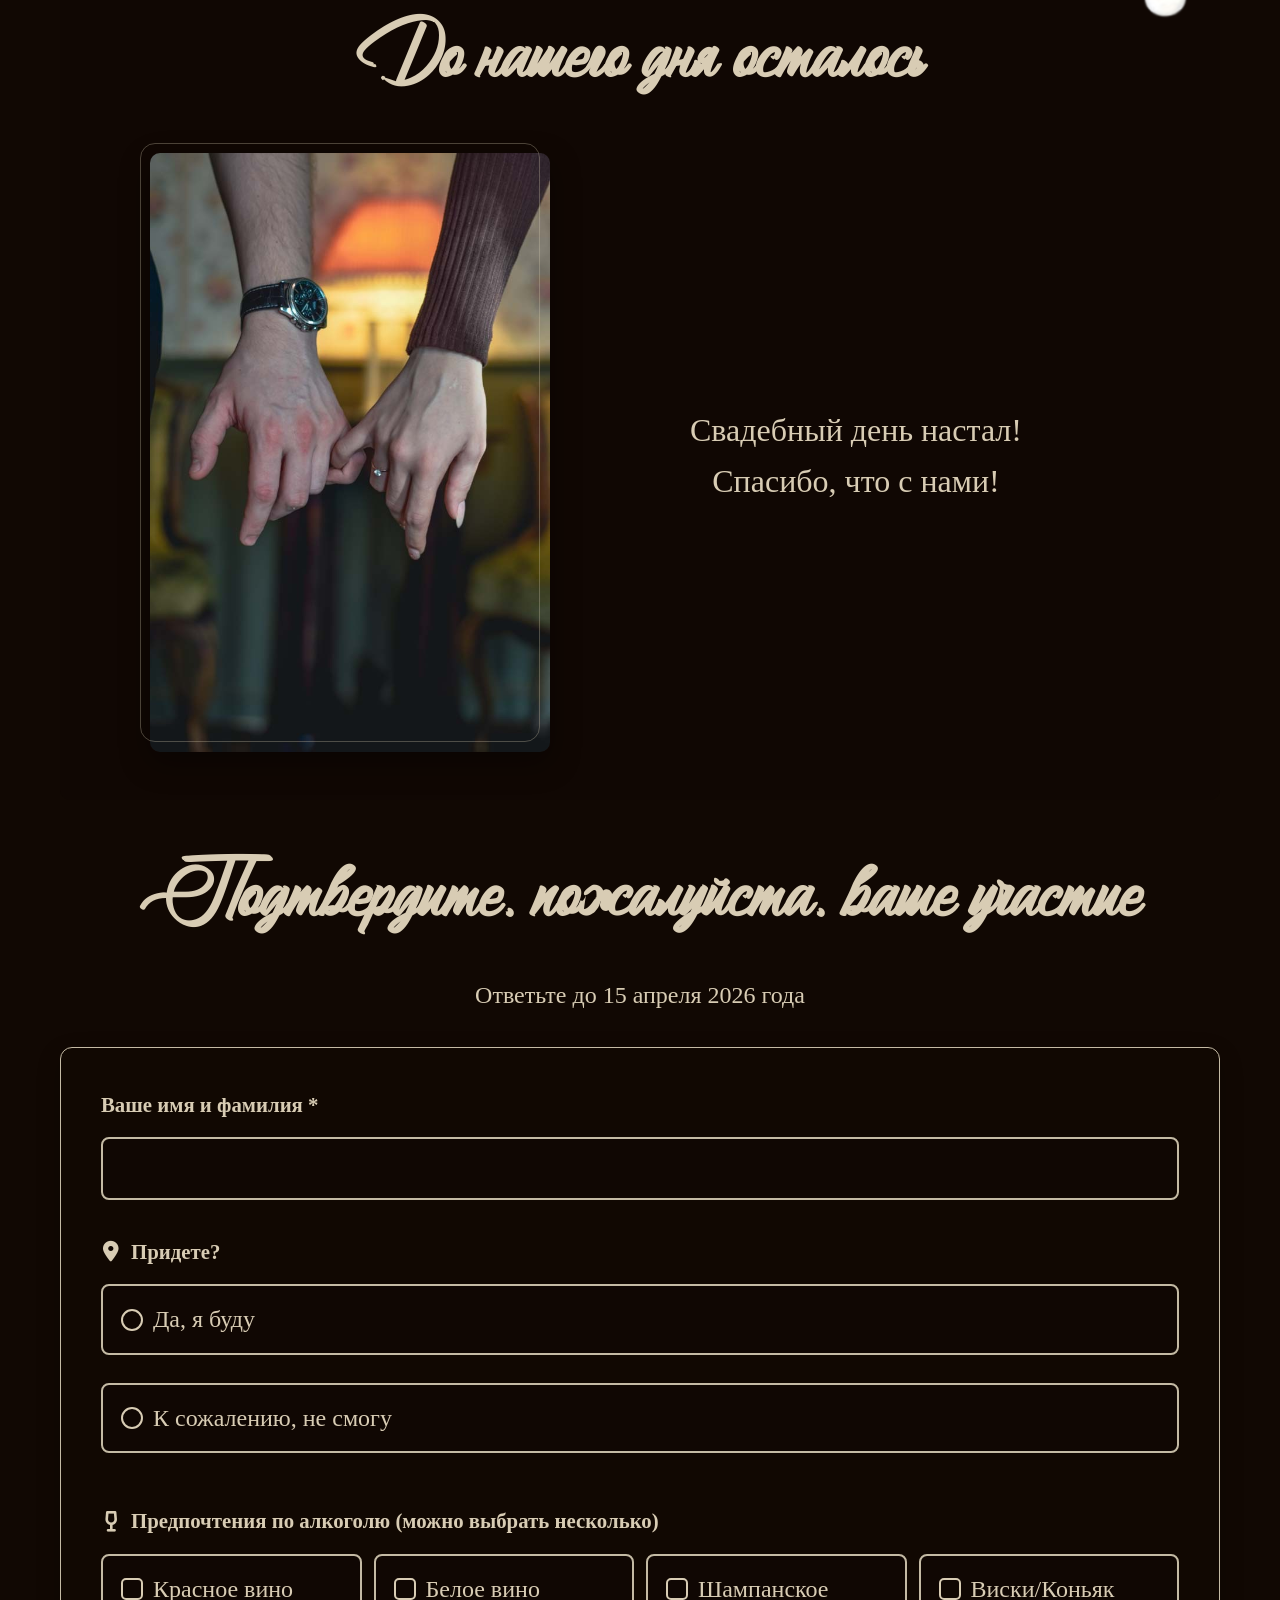
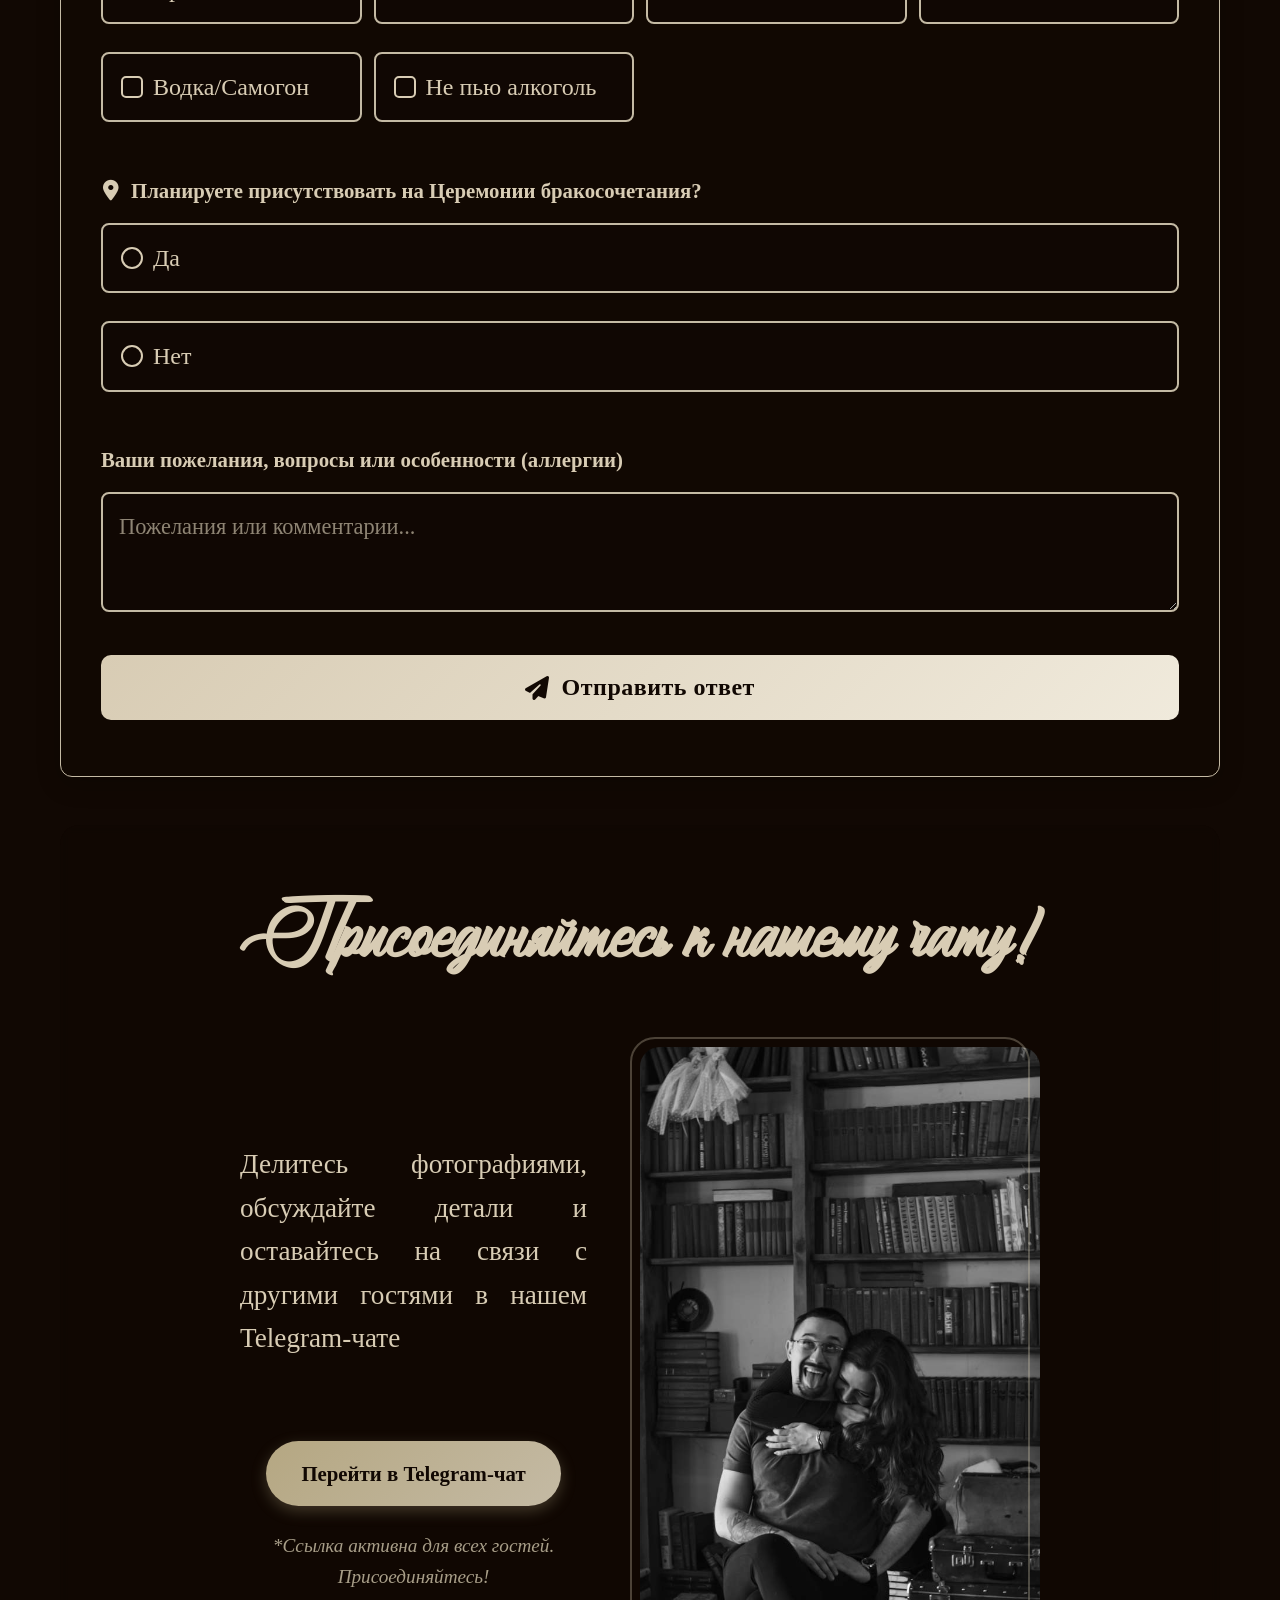
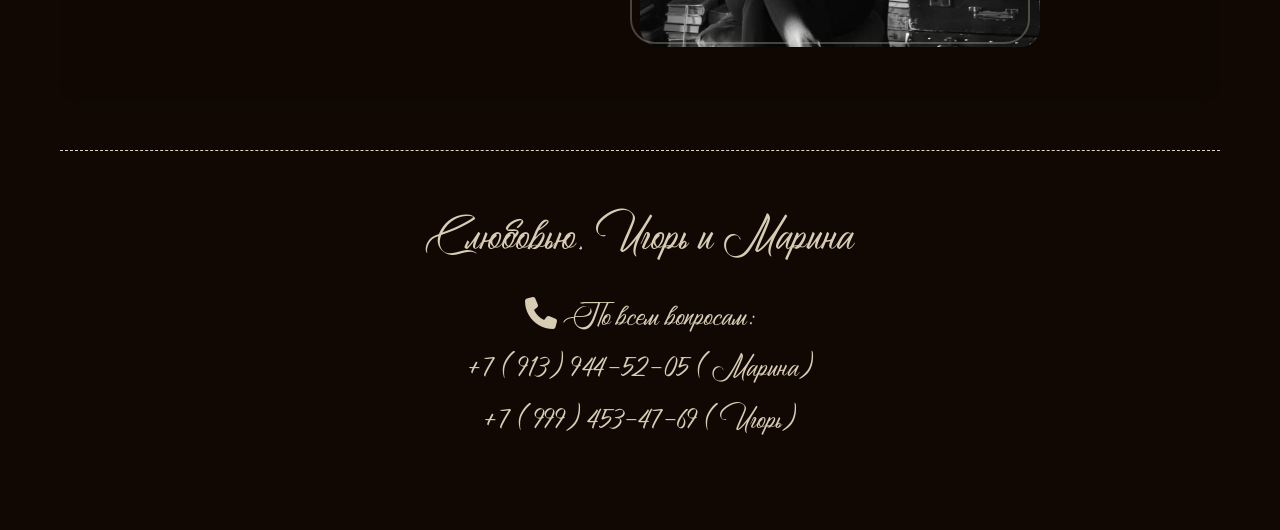
==== commit 8be7f983: "Add files via upload" ====
--- a/index.html
+++ b/index.html
@@ -384,8 +384,7 @@
         <div class="telegram-content">
        
             <p class="telegram-description">
-                Делитесь фотографиями,<br> обсуждайте детали  <br> и оставайтесь на связи <br>
-               с другими гостями <br> в нашем Telegram-чате
+                Делитесь фотографиями, обсуждайте детали  и оставайтесь на связи с другими гостями  в нашем Telegram-чате
             </p>
             <a href="https://t.me/+25KDOVUwlls3NDhi" target="_blank" class="telegram-button">
                 
--- a/style.css
+++ b/style.css
@@ -181,15 +181,15 @@
 /* Для мобильных корректируем рамку */
 @media (max-width: 768px) {
 .footer-p{
-    font-size: 2rem;
+    font-size: 2.5rem;
 }
 .footer-p-p{
     margin-top: 0.5rem;
-    font-size: 1.4rem;
+    font-size: 2.0rem;
 }
 .fas fa-phone{
    margin-right: 0.5rem;
-   font-size: 1.4rem;
+   font-size: 2rem;
 }
     
     /* Общие настройки */
@@ -198,7 +198,7 @@
     }
     
     h2 {
-        font-size: 2.2rem !important;
+        font-size: 2.8rem !important;
     }
     
     h3 {
@@ -337,7 +337,7 @@
     /* Telegram секция */
     .telegram-container {
         grid-template-columns: 1fr;
-        gap: 1.5rem;
+        gap: 0rem;
         max-width: 100%;
         padding: 0 1rem;
     }
@@ -372,7 +372,7 @@
     }
     
     .form-group label {
-        font-size: 1.1rem;
+        font-size: 1.3rem;
     }
     
     input[type="text"],
@@ -383,7 +383,7 @@
     
     .radio-label,
     .checkbox-label {
-        font-size: 1rem;
+        font-size: 1.2rem;
     }
     
     .checkbox-group {
@@ -392,7 +392,7 @@
     
     /* Цветовая палитра */
     .color-palette {
-        grid-template-columns: repeat(3, 1fr);
+        grid-template-columns: repeat(5, 1fr);
         gap: 0.8rem;
     }
     
@@ -440,10 +440,7 @@
     h1 { 
         font-size: 2.5rem; 
     }
-    
-    h2 { 
-        font-size: 2rem; 
-    }
+  
     
     .hero-names { 
         font-size: 2.8rem; 
@@ -1324,7 +1321,7 @@
 /* Адаптивность для планшетов */
 @media (max-width: 1024px) {
     .color-palette {
-        grid-template-columns: repeat(3, 1fr);
+        grid-template-columns: repeat(5, 1fr);
         gap: 1rem;
     }
     .color-circle {
@@ -1359,7 +1356,7 @@
     }
 
     .timing-section h2 {
-        font-size: 1.8rem !important;
+        font-size: 2.8rem !important;
     }
 
     .timing-intro {
@@ -1370,7 +1367,7 @@
 @media (max-width: 480px) {
   
     .color-palette {
-        grid-template-columns: repeat(2, 1fr);
+        grid-template-columns: repeat(5, 1fr);
         gap: 1rem;
     }
     .color-circle {
@@ -1702,7 +1699,7 @@
 }
 
 textarea {
-    font-size: 1.rem;
+    font-size: 1.4rem;
     min-height: 120px;
     resize: vertical;
     line-height: 1.5;
@@ -1994,8 +1991,7 @@
     }
     
     .form-group label {
-        font-size: 1rem;
-        flex-wrap: wrap;
+        font-size: 1.3rem;
     }
     
     .form-group label[required]::after {
@@ -2094,17 +2090,10 @@
     }
     
     h2 {
-        font-size: 1.8rem !important;
-    }
-    
-    .hero-names {
-        font-size: 1.8rem !important;
-    }
-    
-    .hero-date.wedding-day {
-        font-size: 2rem !important;
-        letter-spacing: 3px;
-    }
+        font-size: 2.8rem !important;
+    }
+    
+    
     
     .week-grid {
         grid-template-columns: repeat(7, 1fr);
@@ -2284,4 +2273,197 @@
     .full-width-photo {
         height: 200px;  /* Меньше на мобильных */
     }
+}
+
+@media (max-width: 480px) {
+.hero-names {
+        font-size: 3.2rem!important;;
+
+}
+    .hero-date.wedding-day {
+        font-size: 4.8rem !important;
+        letter-spacing: 3px;
+    }
+.hero h1 {
+    font-size: 2.4rem !important;
+}
+.hero-date  {
+    font-size: 1.2rem !important;
+}
+  .week-calendar {
+        padding: 0.8rem;
+        border-radius: 25px;
+        margin: 1rem auto;
+    }
+    
+    .month-label {
+        font-size: 1.8rem;
+        letter-spacing: 2px;
+        margin-bottom: 0.5rem;
+    }
+    
+    .week-grid {
+        gap: 5px;
+    }
+    
+    .weekday {
+        padding: 0.8rem 0.2rem;
+        min-height: 100px;
+        border-radius: 15px;
+    }
+    
+    .day-name {
+        font-size: 1rem !important;
+        margin-bottom: 0.5rem;
+        height: auto;
+    }
+    
+    .day-number {
+        font-size: 1.2rem !important;
+        height: 40px;
+    }
+    
+    /* Сердечко для 11 числа */
+    .heart-shape {
+        width: 45px;
+        height: 40px;
+    }
+    
+    .heart-shape::before,
+    .heart-shape::after {
+        width: 22px;
+        height: 36px;
+        top: 3px;
+    }
+    
+    .heart-shape::before {
+        left: 22px;
+    }
+    
+    .heart-shape::after {
+        left: 0;
+    }
+    
+    .heart-text {
+        font-size: 1.1rem;
+    }
+    
+    .heart-day {
+        padding: 0.8rem 0.2rem;
+    }
+    
+    .heart-day .heart-shape {
+        margin: 0;
+    }
+    .detail-card p {
+    
+        font-size: 1.2rem !important;
+    }
+    .dress-code-text p {
+         font-size: 1.2rem !important;
+    }
+    .dress-code-section {
+        margin-bottom: 0rem;
+    }
+
+      .timing-section {  padding-top: 0rem; 
+    margin: 2rem 0;
+      }
+      .timing-intro p {
+         font-size: 1.2rem !important;
+      }
+     .telegram-section {
+        padding: 0rem;;
+     }
+.telegram-description {
+    
+     margin-top: 0px; 
+     margin-bottom: 0px;
+         font-size: 1.2rem;
+             text-align: center;
+}
+.telegram-container {
+    gap:0rem;
+}
+
+    .telegram-note {
+        font-size: 1rem;
+    }
+.telegram-button {
+     font-size: 1.1rem;
+}
+.footer-p-p {
+     font-size: 1.8rem;
+}
+.footer-p {
+        font-size: 2.2rem;
+    }
+#timer {
+    flex-direction: row;
+    gap: 1rem;
+    margin-top: 0rem;
+}
+
+.textarea {
+   font-size: 1.2rem!important; 
+}
+#rsvp-form .submit-btn,
+#rsvp-form button[type="submit"] {
+  font-size: 1.2rem;
+}
+    .timeline:before {
+        left: 55px;
+    }
+    .timeline {
+        padding-left: 40px;
+    }
+        .timeline-item {
+        padding-left: 50px;}
+            .timeline-content p {
+        font-size: 1.1rem;
+    }
+        .timeline-content h3 {
+        font-size: 1.3rem;
+    }
+    .timeline-time {
+        left:-50px;
+    }
+    .radio-label,
+    .checkbox-label {
+        font-size: 1.2rem;
+    }
+        .timing-section h2 {
+        font-size: 2.8rem !important;
+        }
+            .color-palette {
+               grid-template-columns: repeat(5, 1fr);}
+
+    @media (max-width: 480px) {
+    .bead-1 {
+        top: -50px;
+        right: -40px;
+        width: 50px;
+    }
+    
+    .bead-2 {
+        top: 60px;
+        right: -35px;
+        width: 45px;
+        transform: rotate(-5deg);
+        display: block;  /* Показываем */
+    }
+    
+    .bead-3 {
+        top: 80px;
+        left: -40px;
+        width: 55px;
+        transform: rotate(-8deg);
+    }
+    
+    .bead-1 .bead-img,
+    .bead-2 .bead-img,
+    .bead-3 .bead-img {
+        width: 100%;
+    }
+}
 }
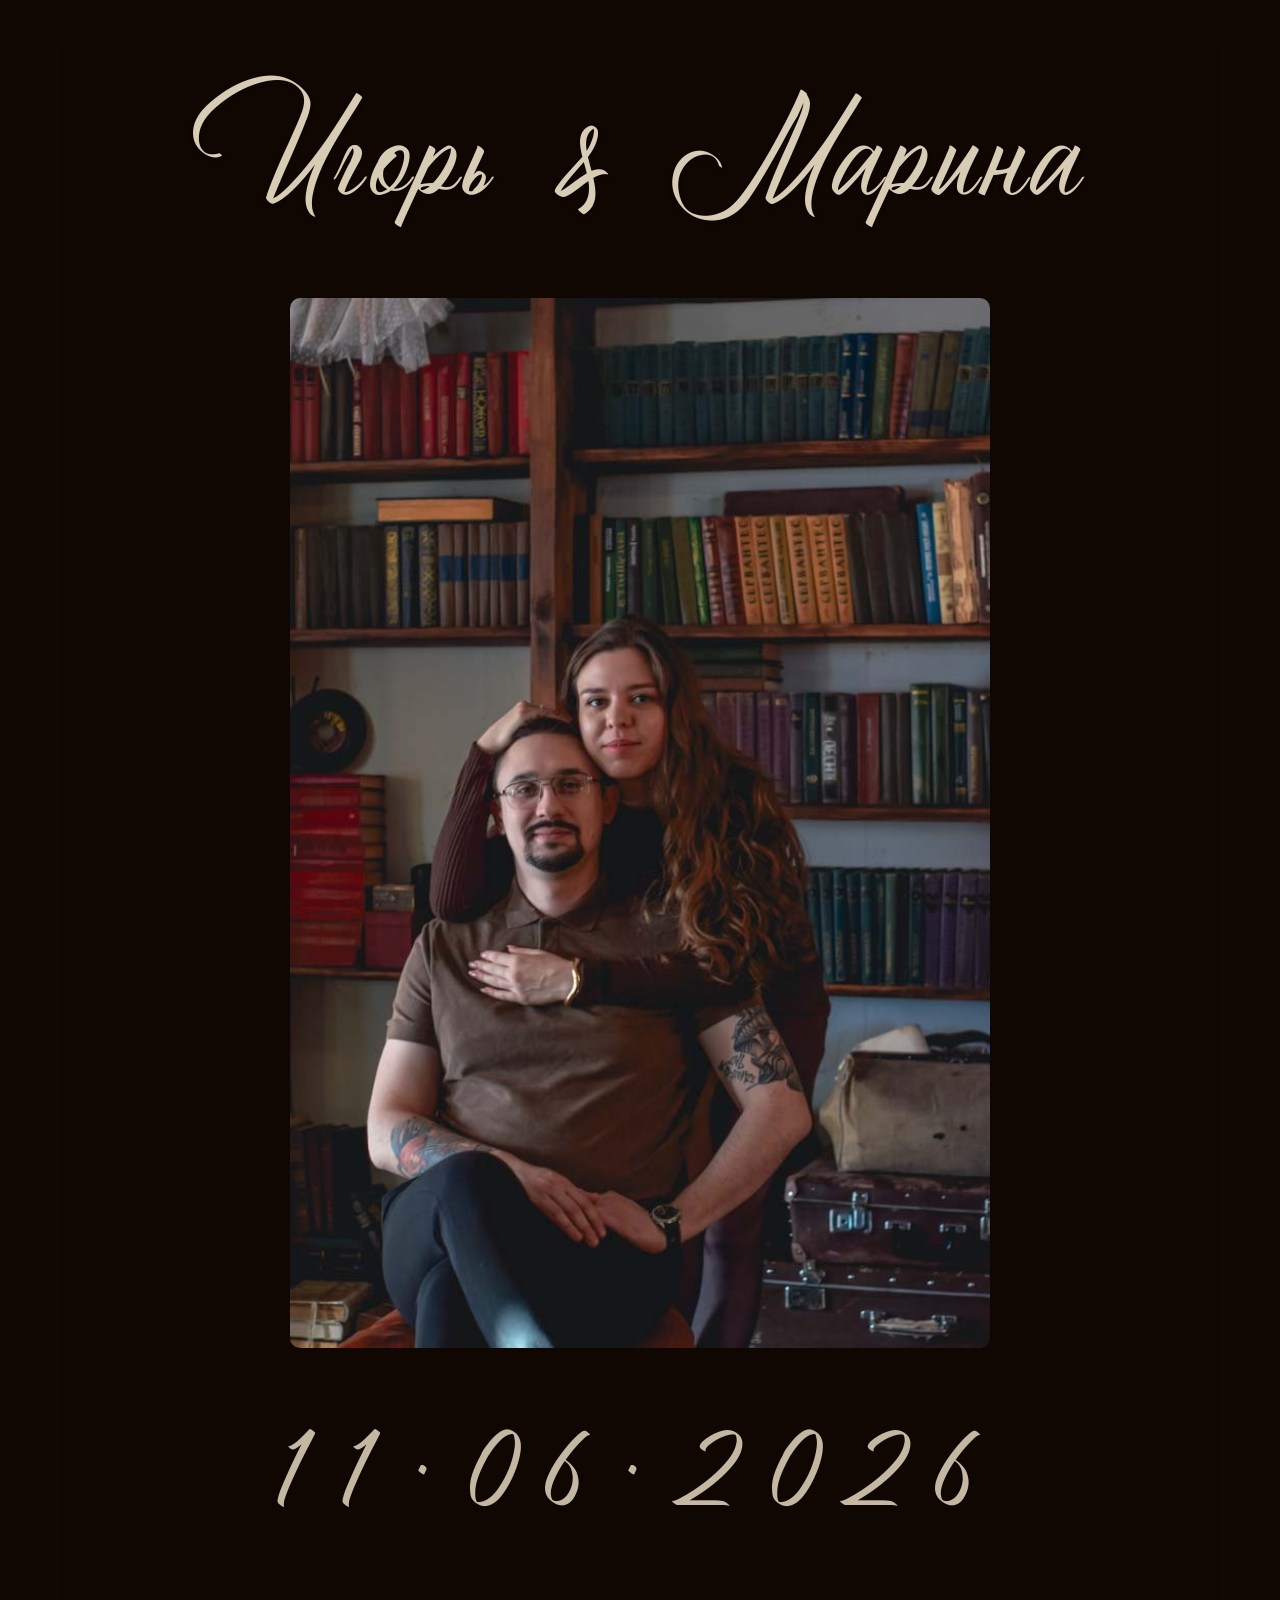
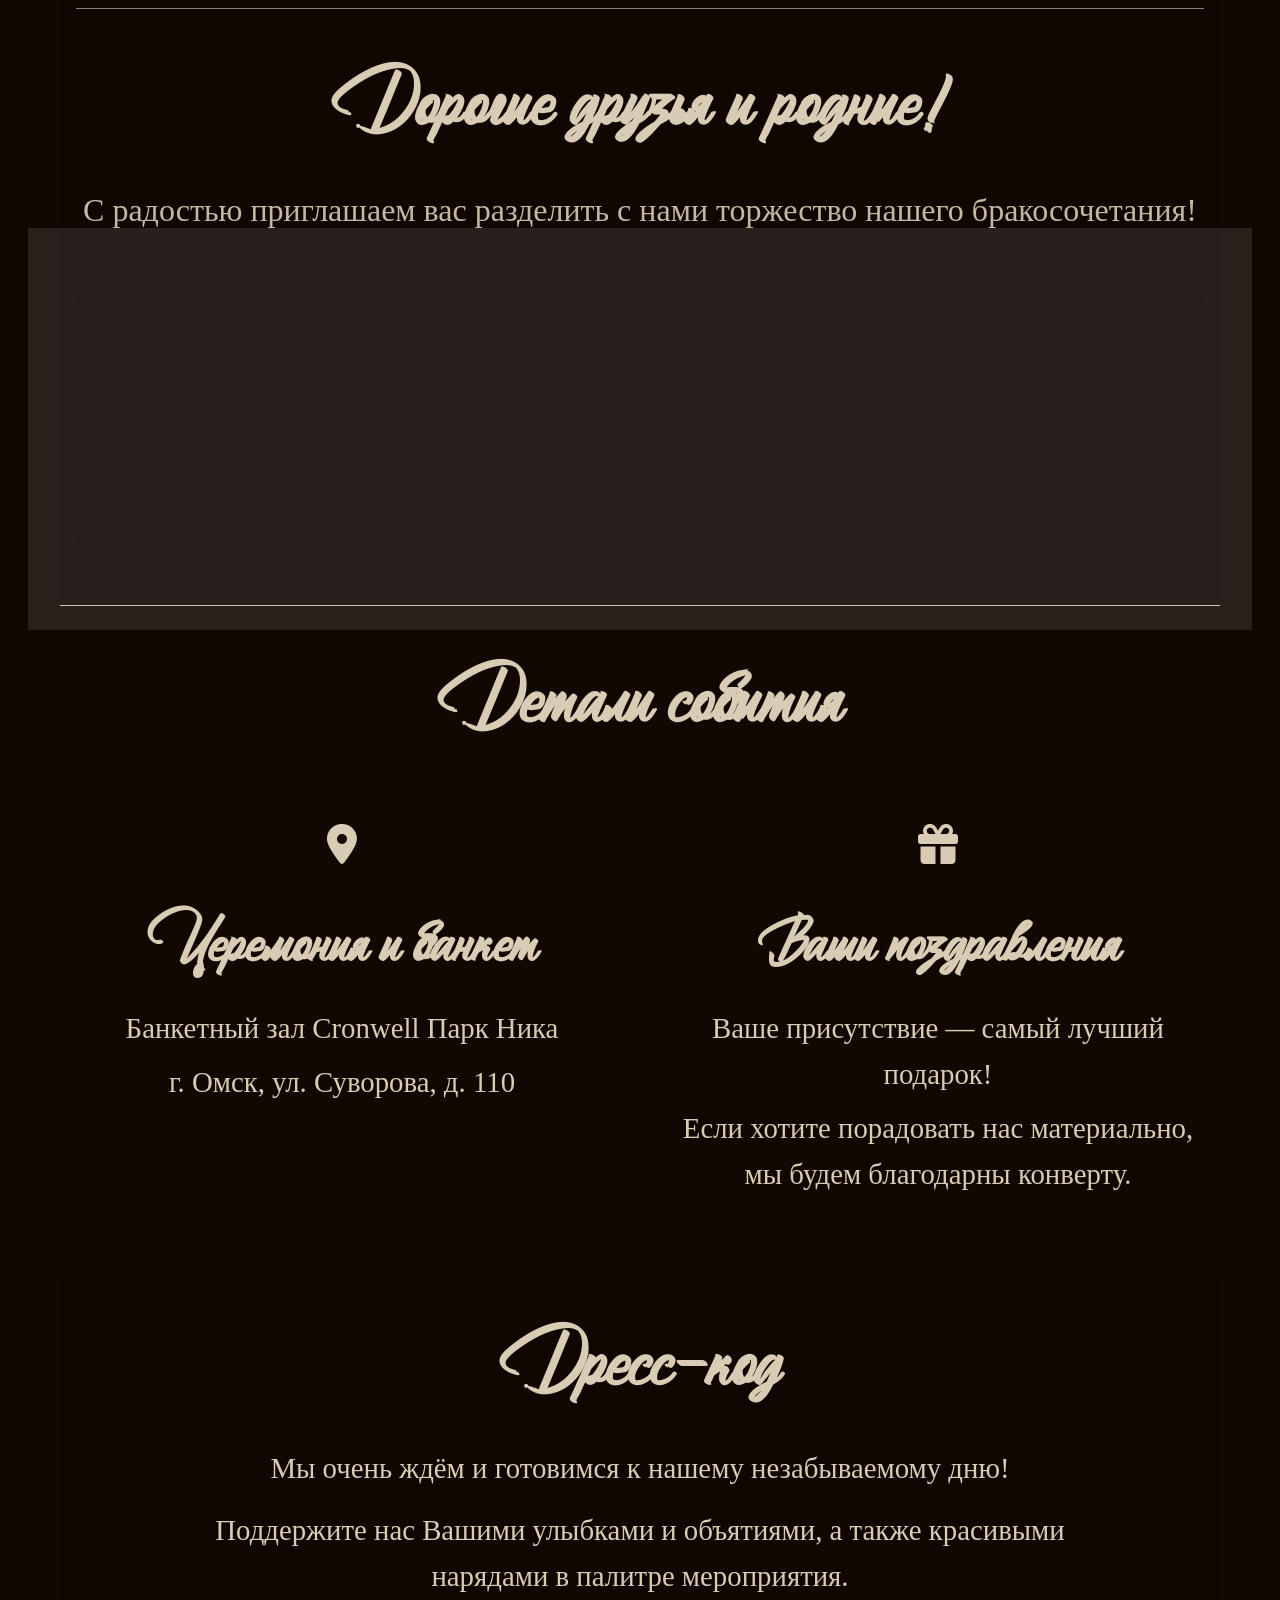
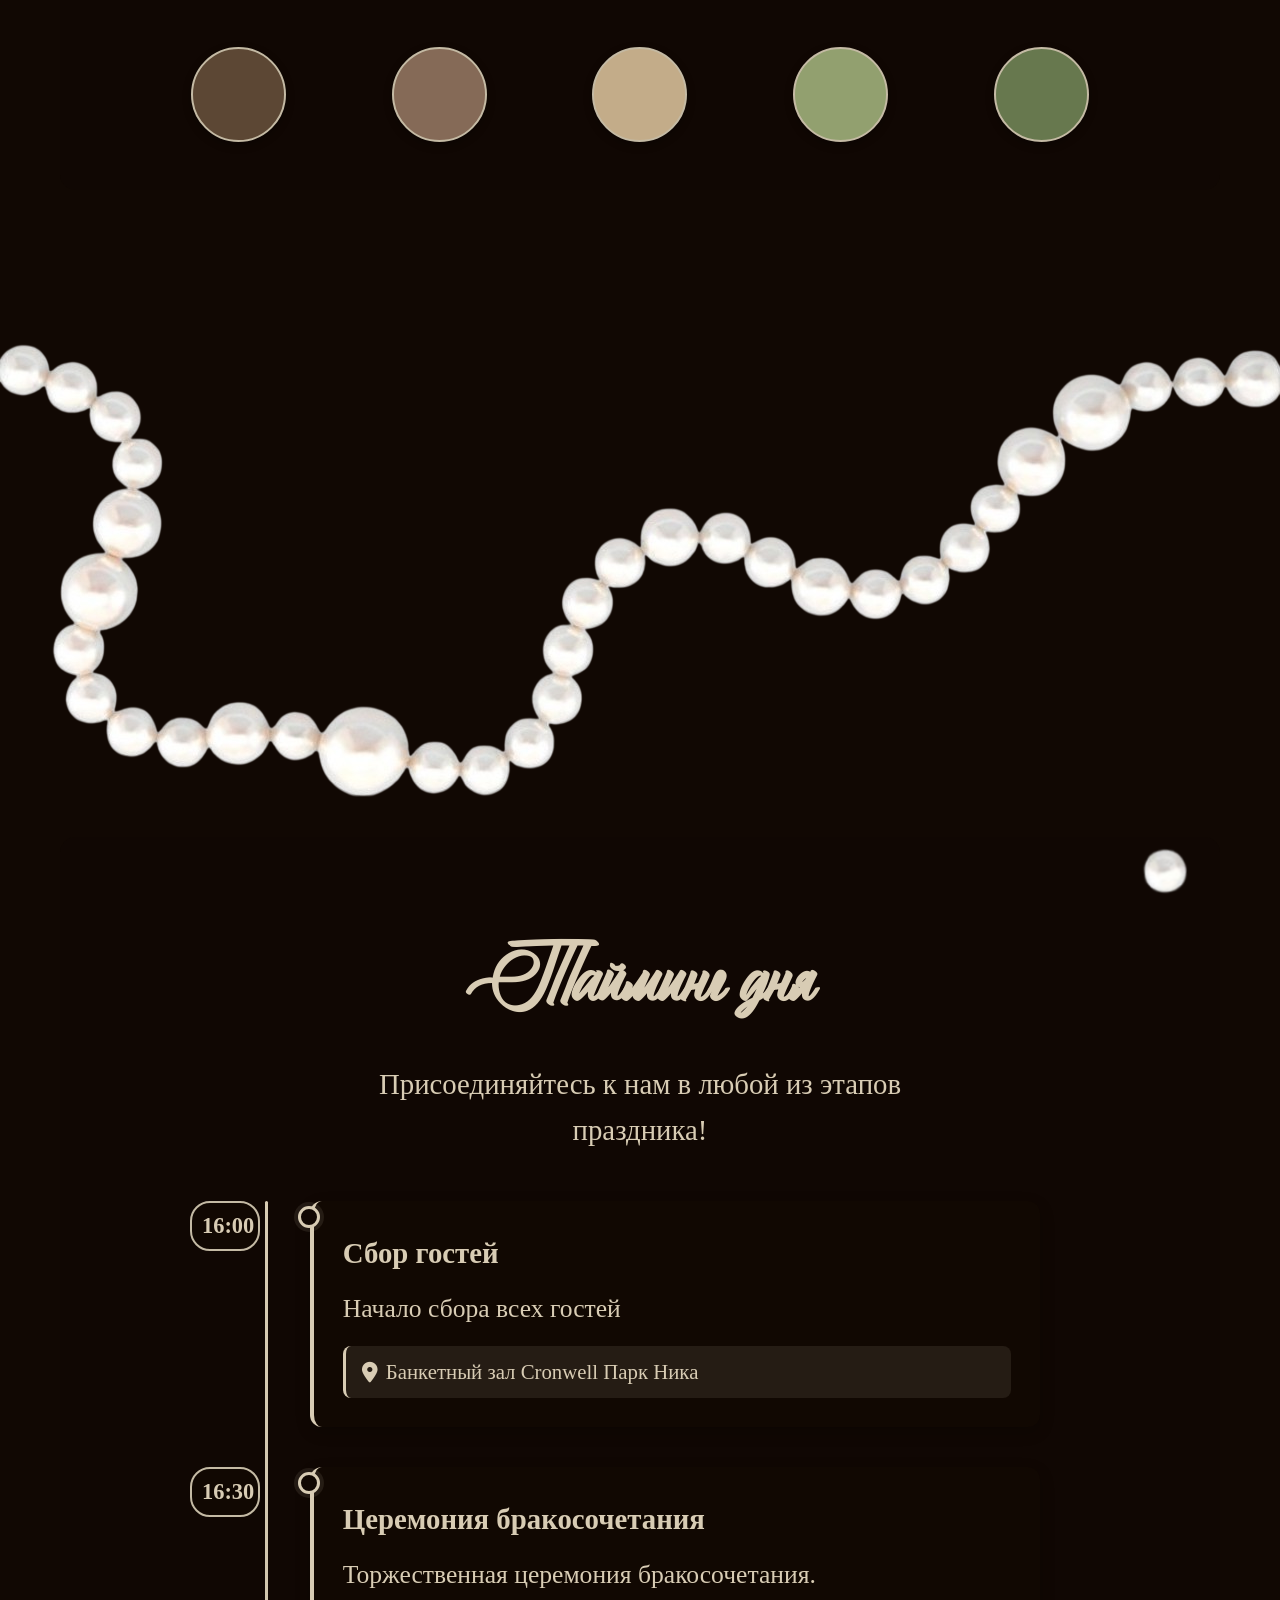
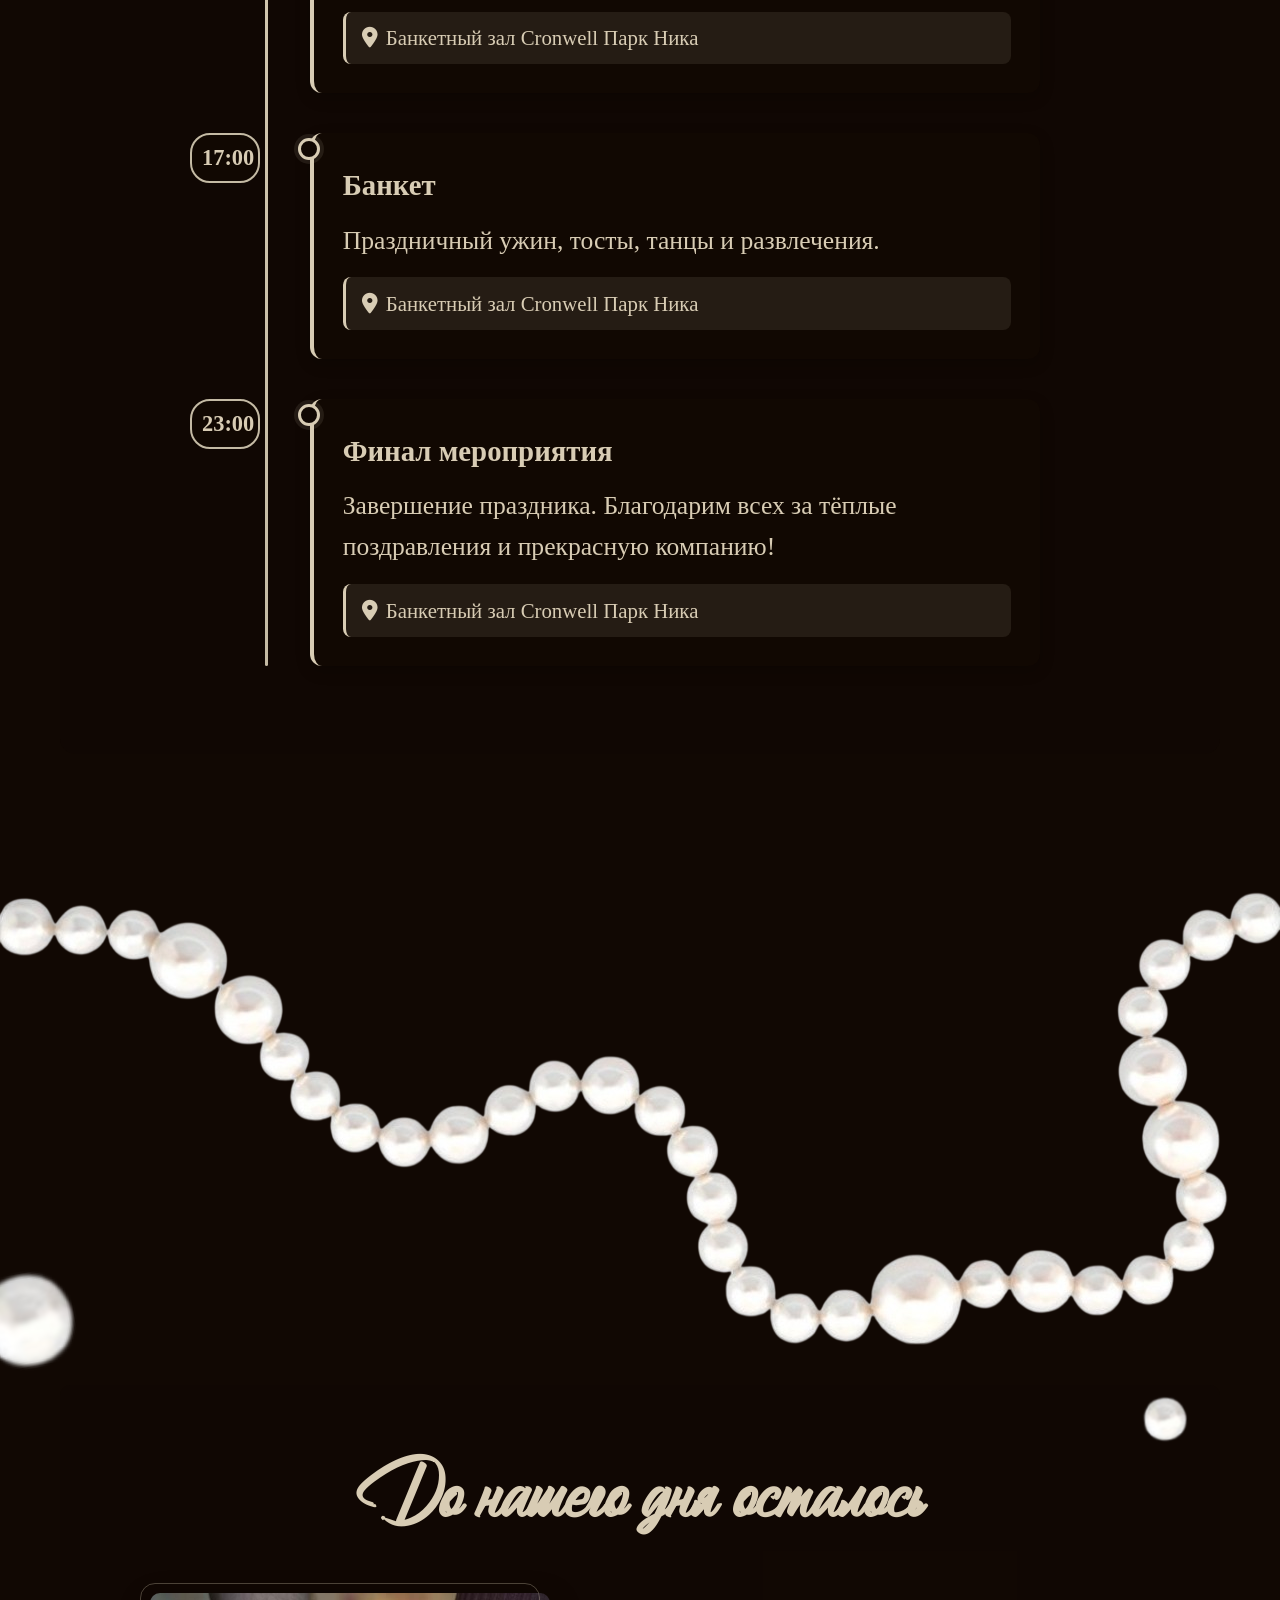
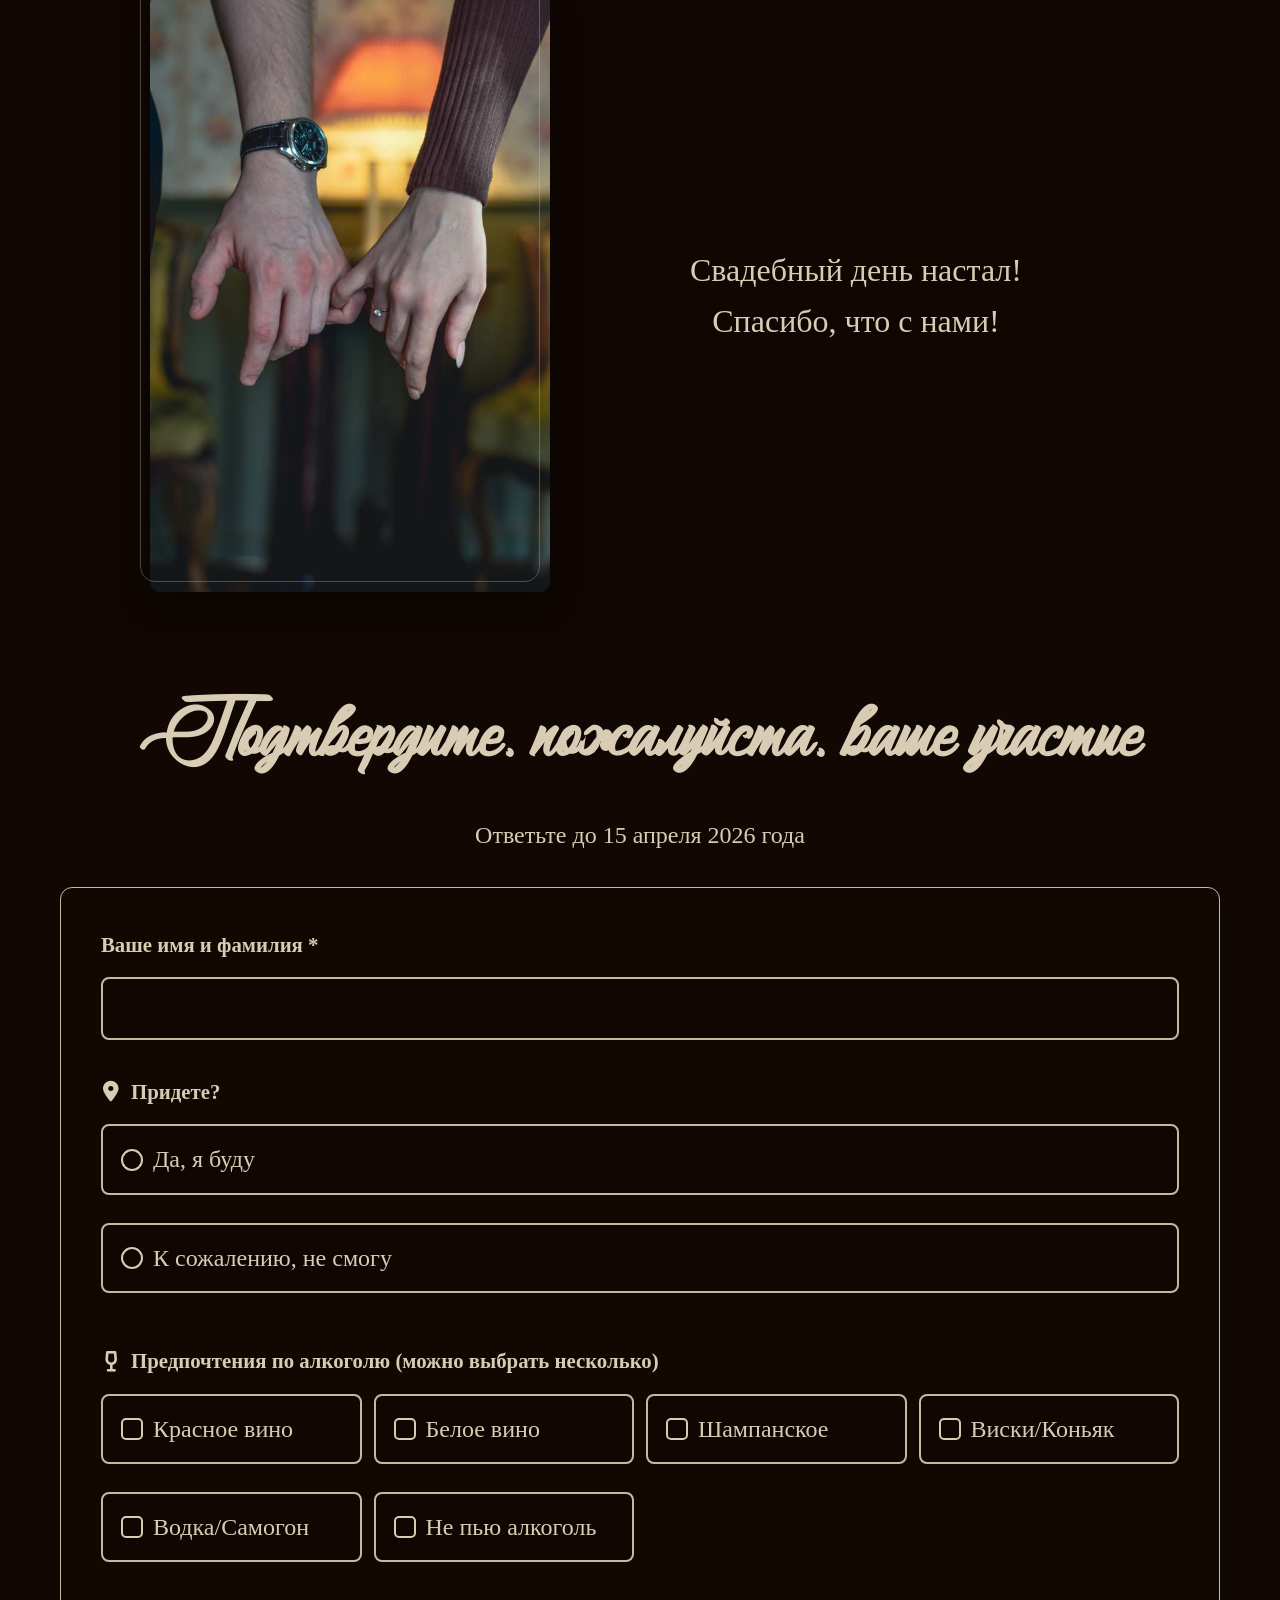
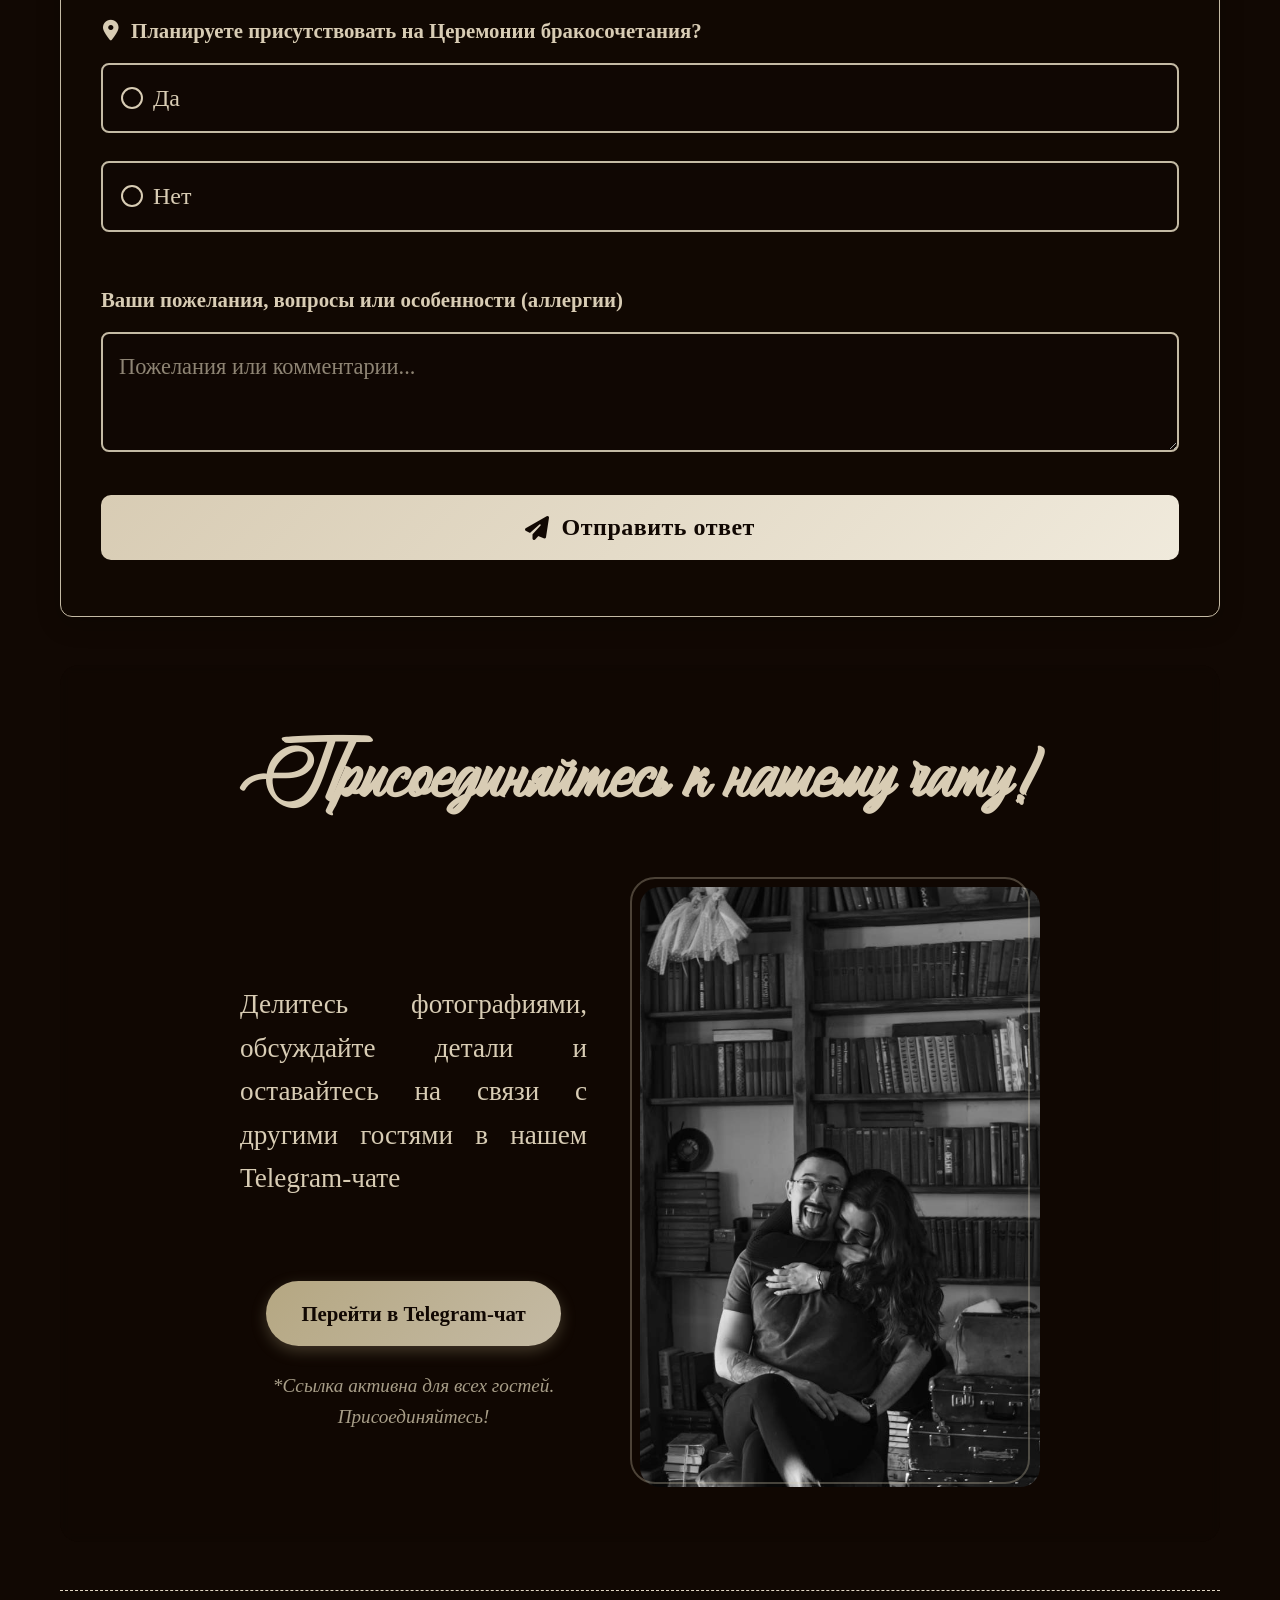
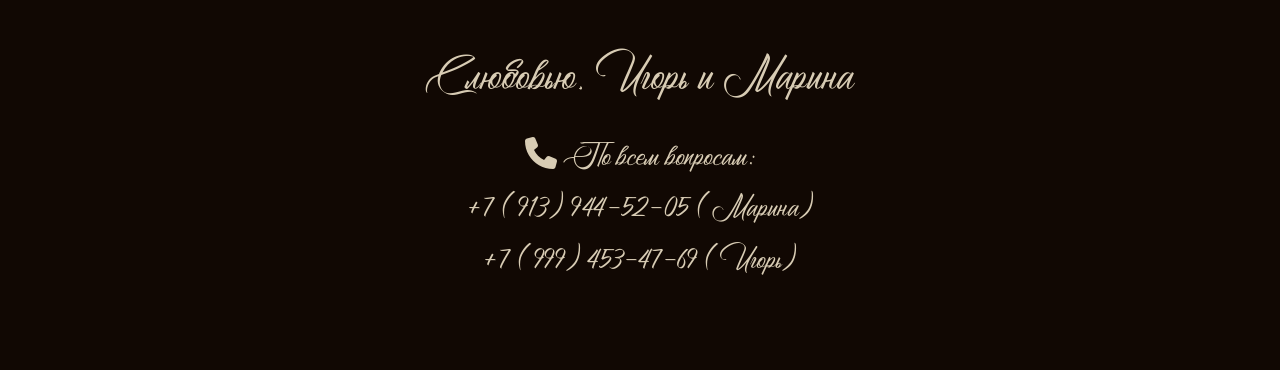
==== commit a37f7dff: "Add files via upload" ====
--- a/index.html
+++ b/index.html
@@ -229,12 +229,10 @@
      
     </div>
 </section>
-<section class="hands-section">
 
 <div class="full-width-photo-container">
     <img src="бусы.jpg" alt="Бусы" class="full-width-photo">
 </div>
-</section>  
 
 <div class="beads-container-time">
     <!-- Бусина 1 - справа, слегка обрезана -->
--- a/style.css
+++ b/style.css
@@ -415,24 +415,7 @@
         font-size: 0.9rem;
     }
     
-    /* Бусины - скрываем большинство на мобильных */
-    .bead-1, .bead-2, .bead-3,
-    .bead-1-time, .bead-2-time, .bead-3-time {
-        display: none;
-    }
-    
-    /* Оставляем только одну маленькую бусину */
-    .bead-1-time {
-        display: block;
-        top: 50px;
-        right: -30px;
-        width: 60px;
-    }
-    
-    .bead-1-time .bead-img {
-        width: 60px;
-        clip-path: inset(0 10% 0 0);
-    }
+    
     body {
         padding: 10px;
     }
@@ -2366,7 +2349,7 @@
         margin-bottom: 0rem;
     }
 
-      .timing-section {  padding-top: 0rem; 
+      .timing-section {  padding-top: 3rem; 
     margin: 2rem 0;
       }
       .timing-intro p {
@@ -2438,32 +2421,57 @@
             .color-palette {
                grid-template-columns: repeat(5, 1fr);}
 
-    @media (max-width: 480px) {
     .bead-1 {
-        top: -50px;
-        right: -40px;
+        top: -90px;
+        right: -10px;
         width: 50px;
     }
     
     .bead-2 {
-        top: 60px;
-        right: -35px;
-        width: 45px;
+        top: 10px;
+        right: -45px;
+        width: 75px;
         transform: rotate(-5deg);
         display: block;  /* Показываем */
     }
     
     .bead-3 {
-        top: 80px;
-        left: -40px;
-        width: 55px;
+        display: block;
+        top: -30px;
+            left: 250px;
+            width: 95px;
         transform: rotate(-8deg);
     }
     
     .bead-1 .bead-img,
     .bead-2 .bead-img,
-    .bead-3 .bead-img {
+    .bead-3 .bead-img,
+    .bead-1-time .bead-img,
+    .bead-2-time .bead-img,
+    .bead-3-time .bead-img {
         width: 100%;
     }
-}
+
+.bead-1-time {
+     top: -90px;
+        right: -10px;
+        width: 50px;
+}
+
+.bead-2-time {
+ top: 10px;
+        right: -45px;
+        width: 75px;
+        transform: rotate(-5deg);
+        display: block;  /* Показываем */
+}
+
+.bead-3-time {
+ display: block;
+        top: -30px;
+            left: 250px;
+            width: 95px;
+        transform: rotate(-8deg);
+}
+
 }
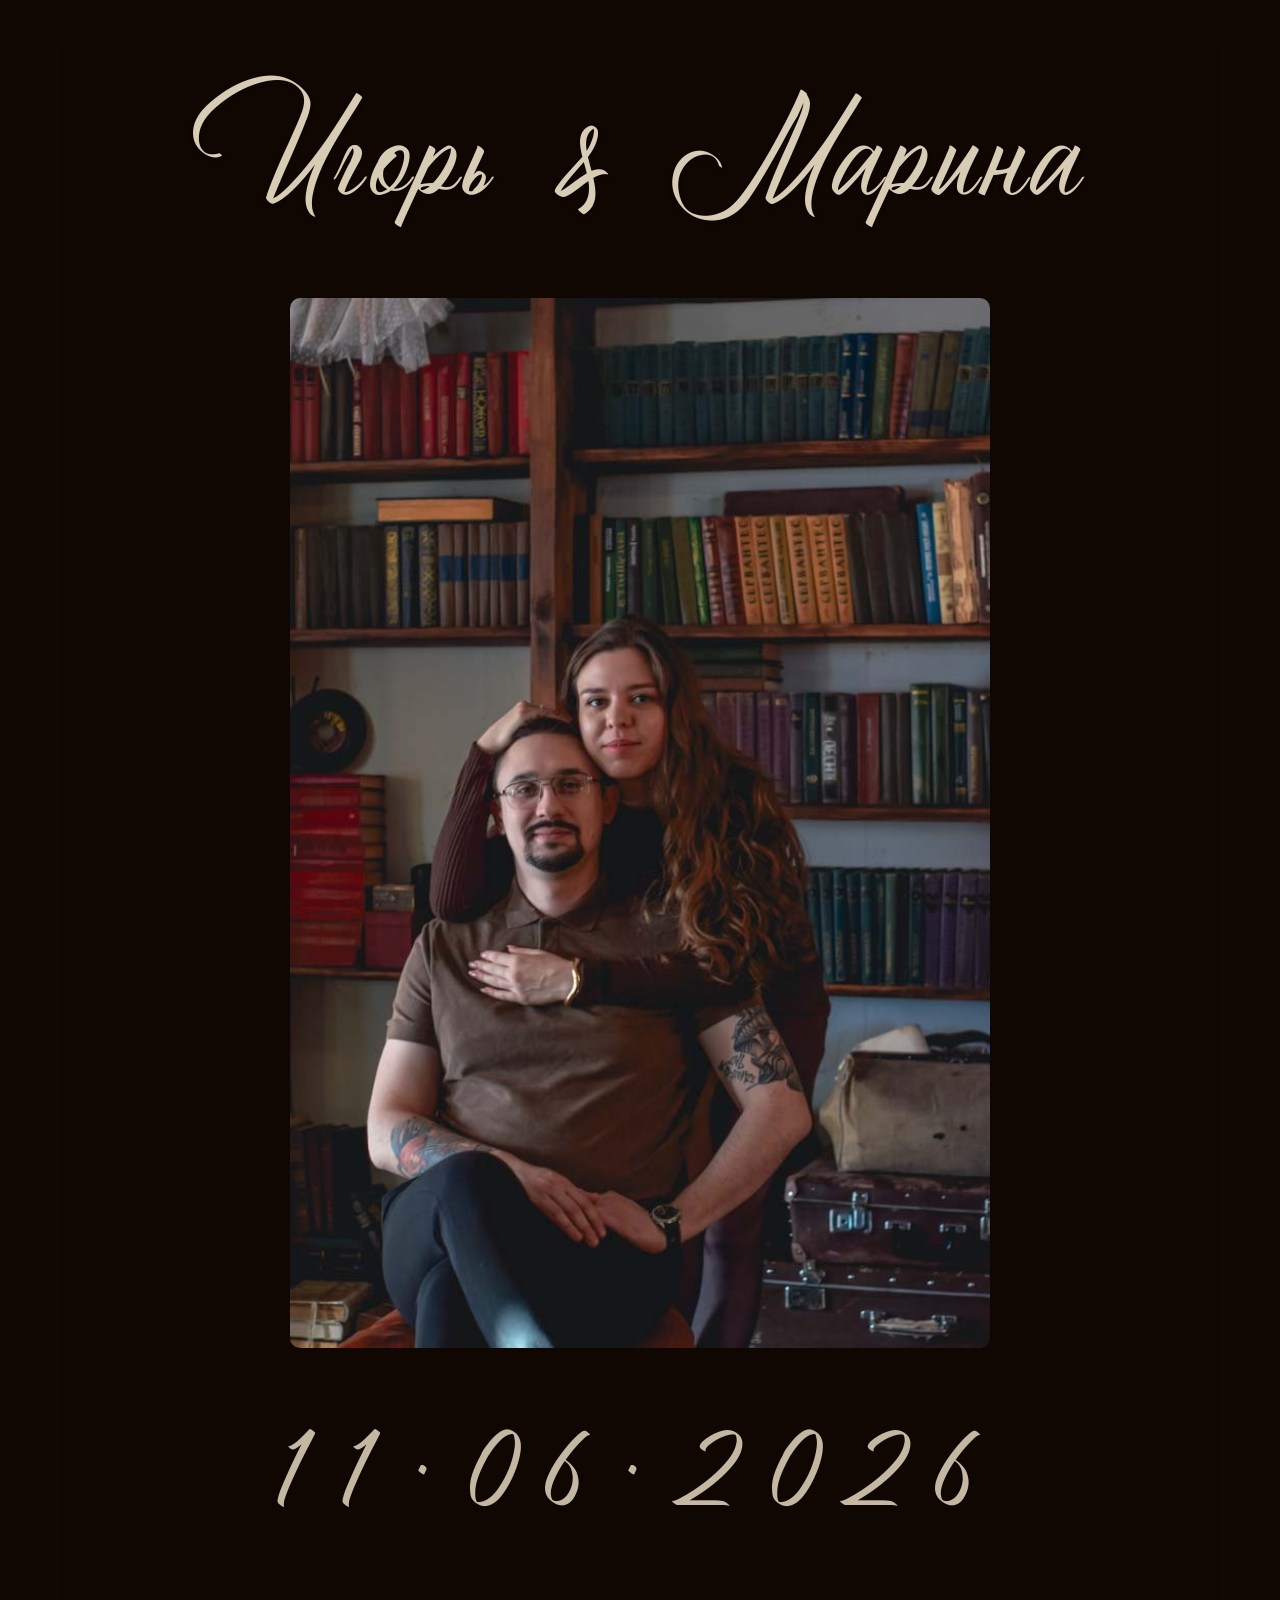
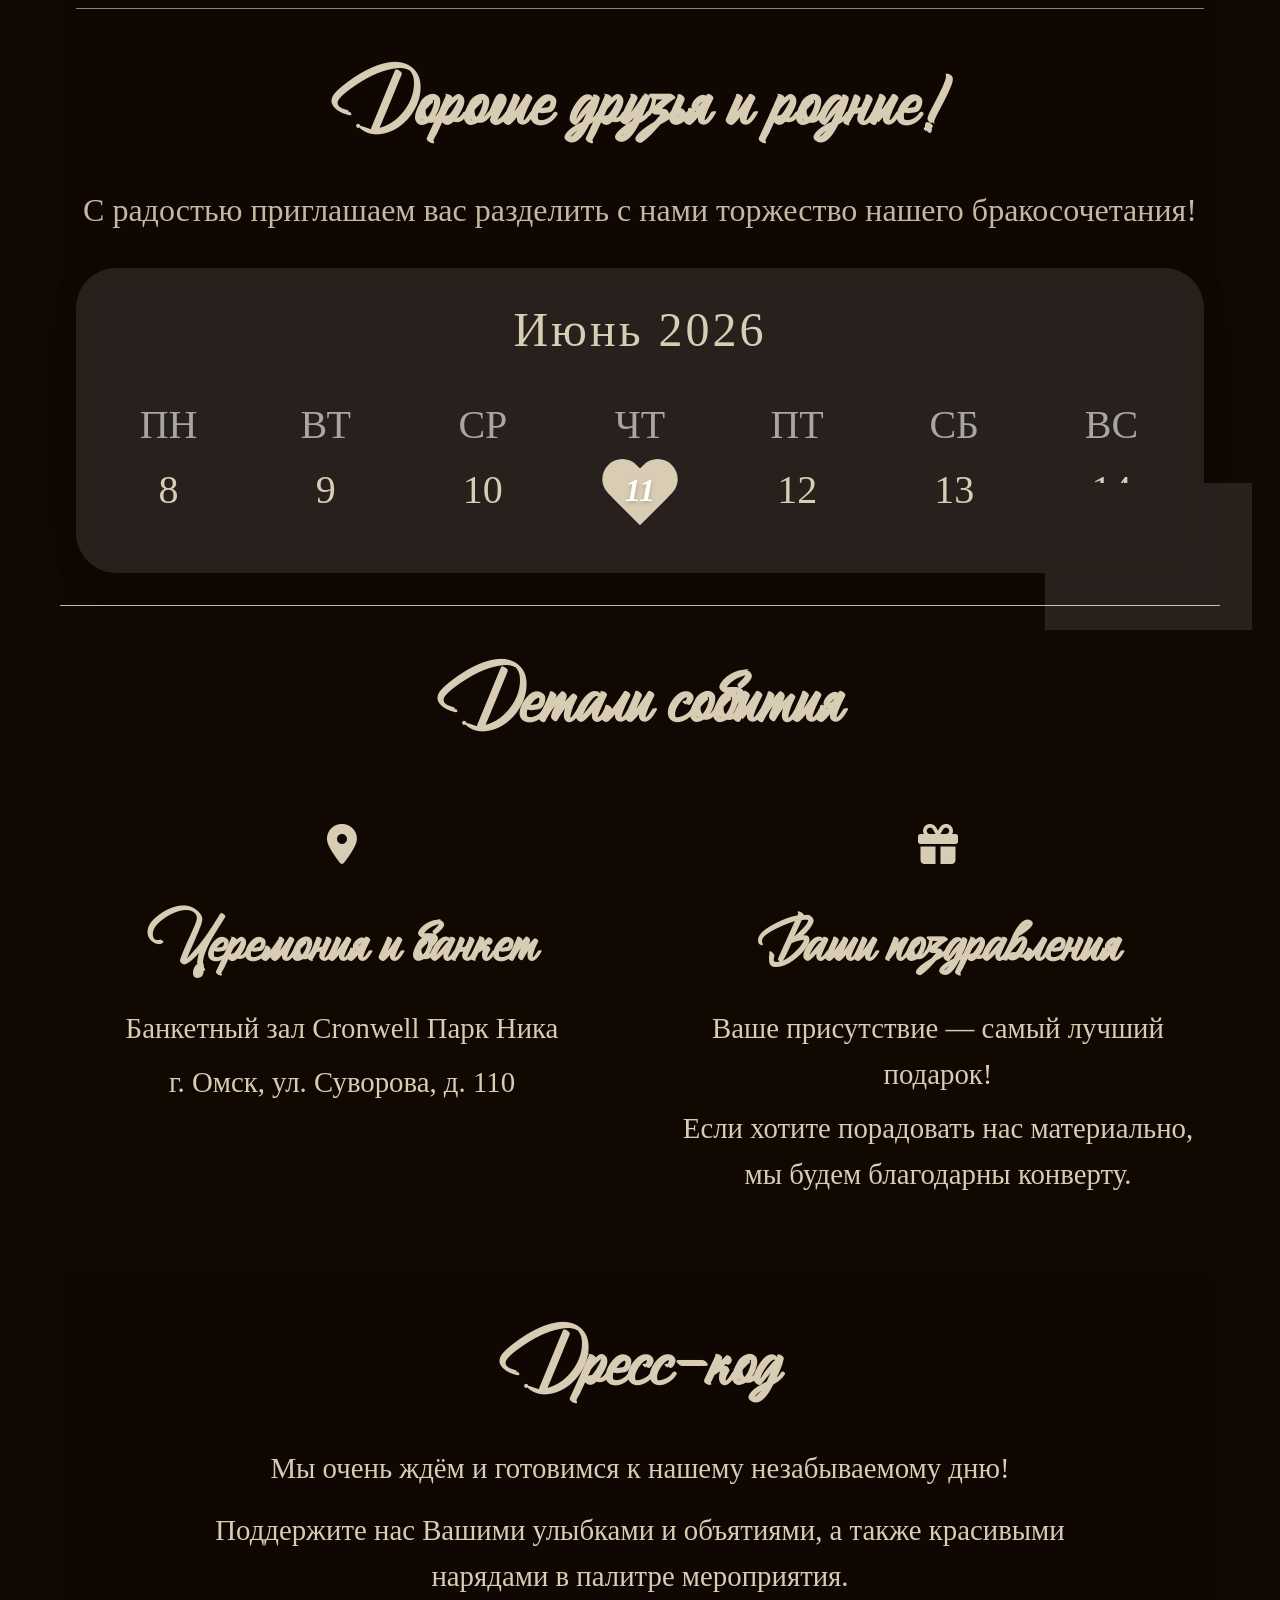
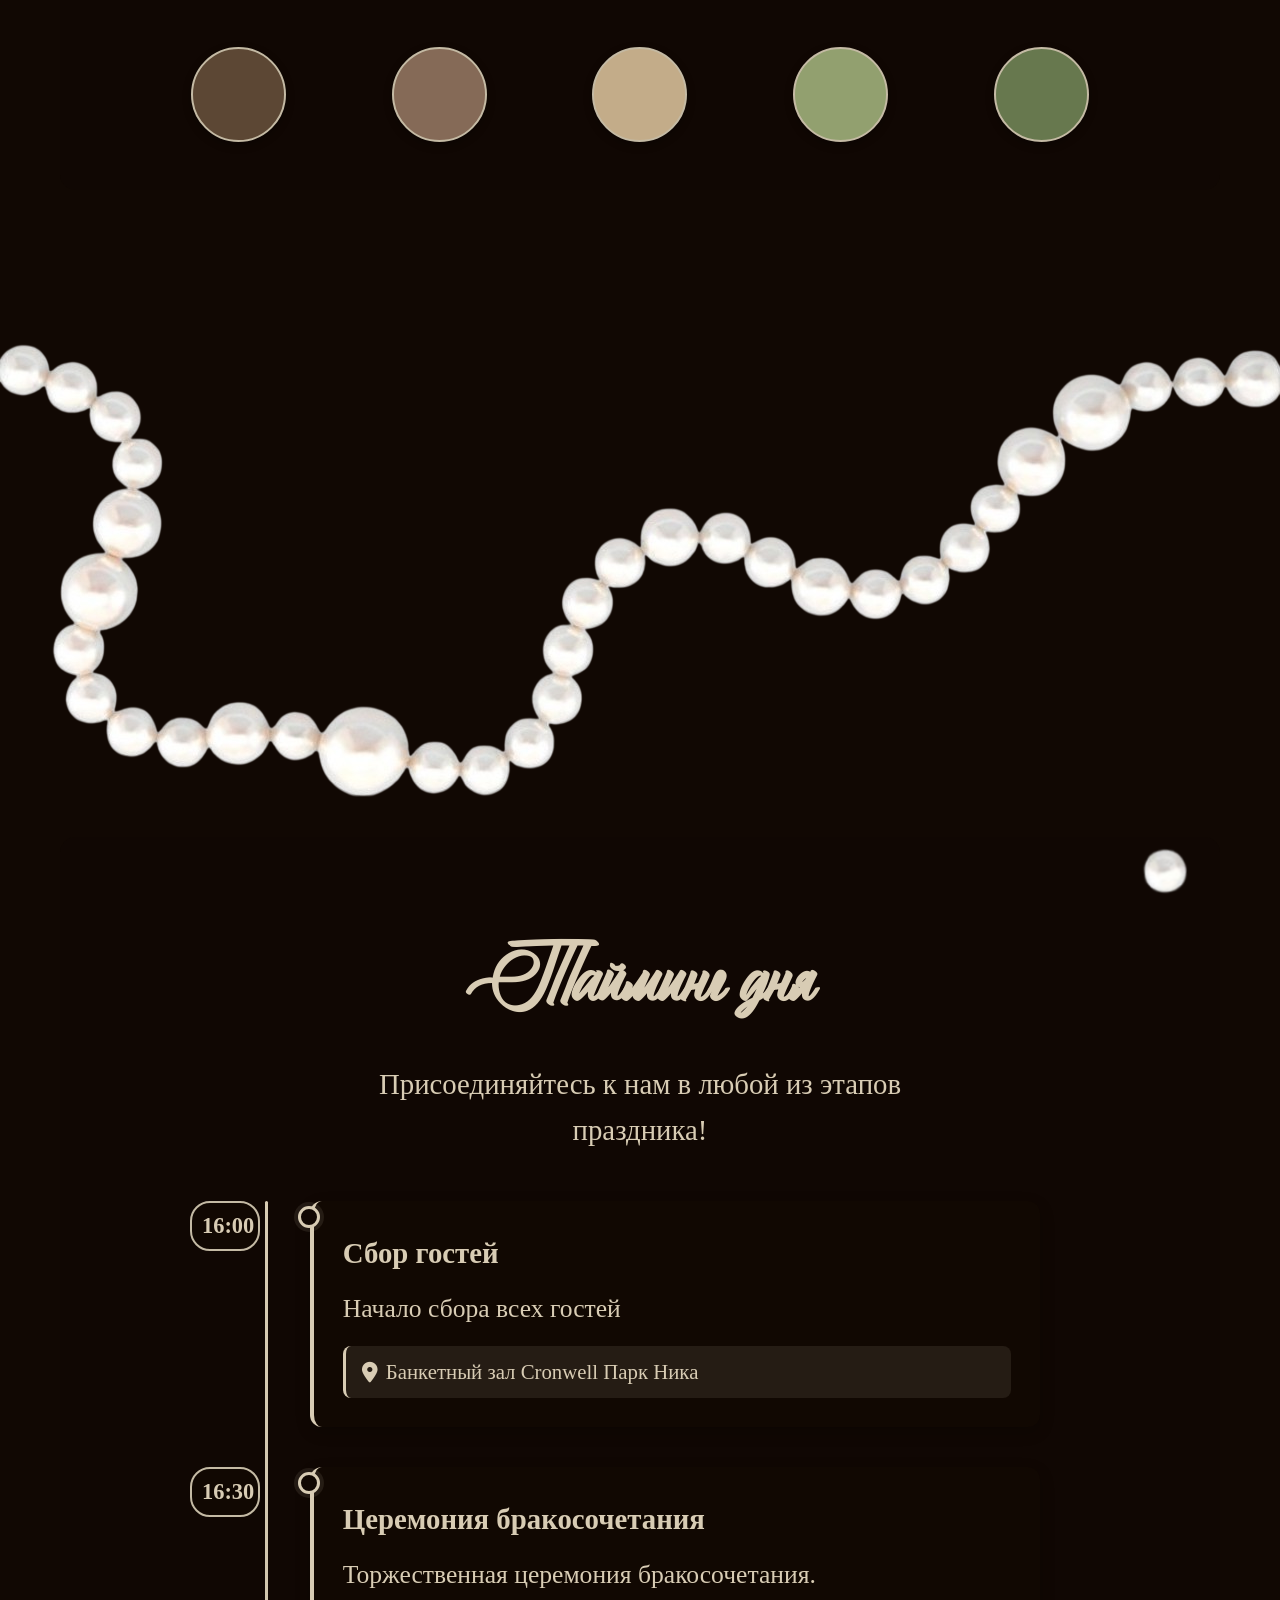
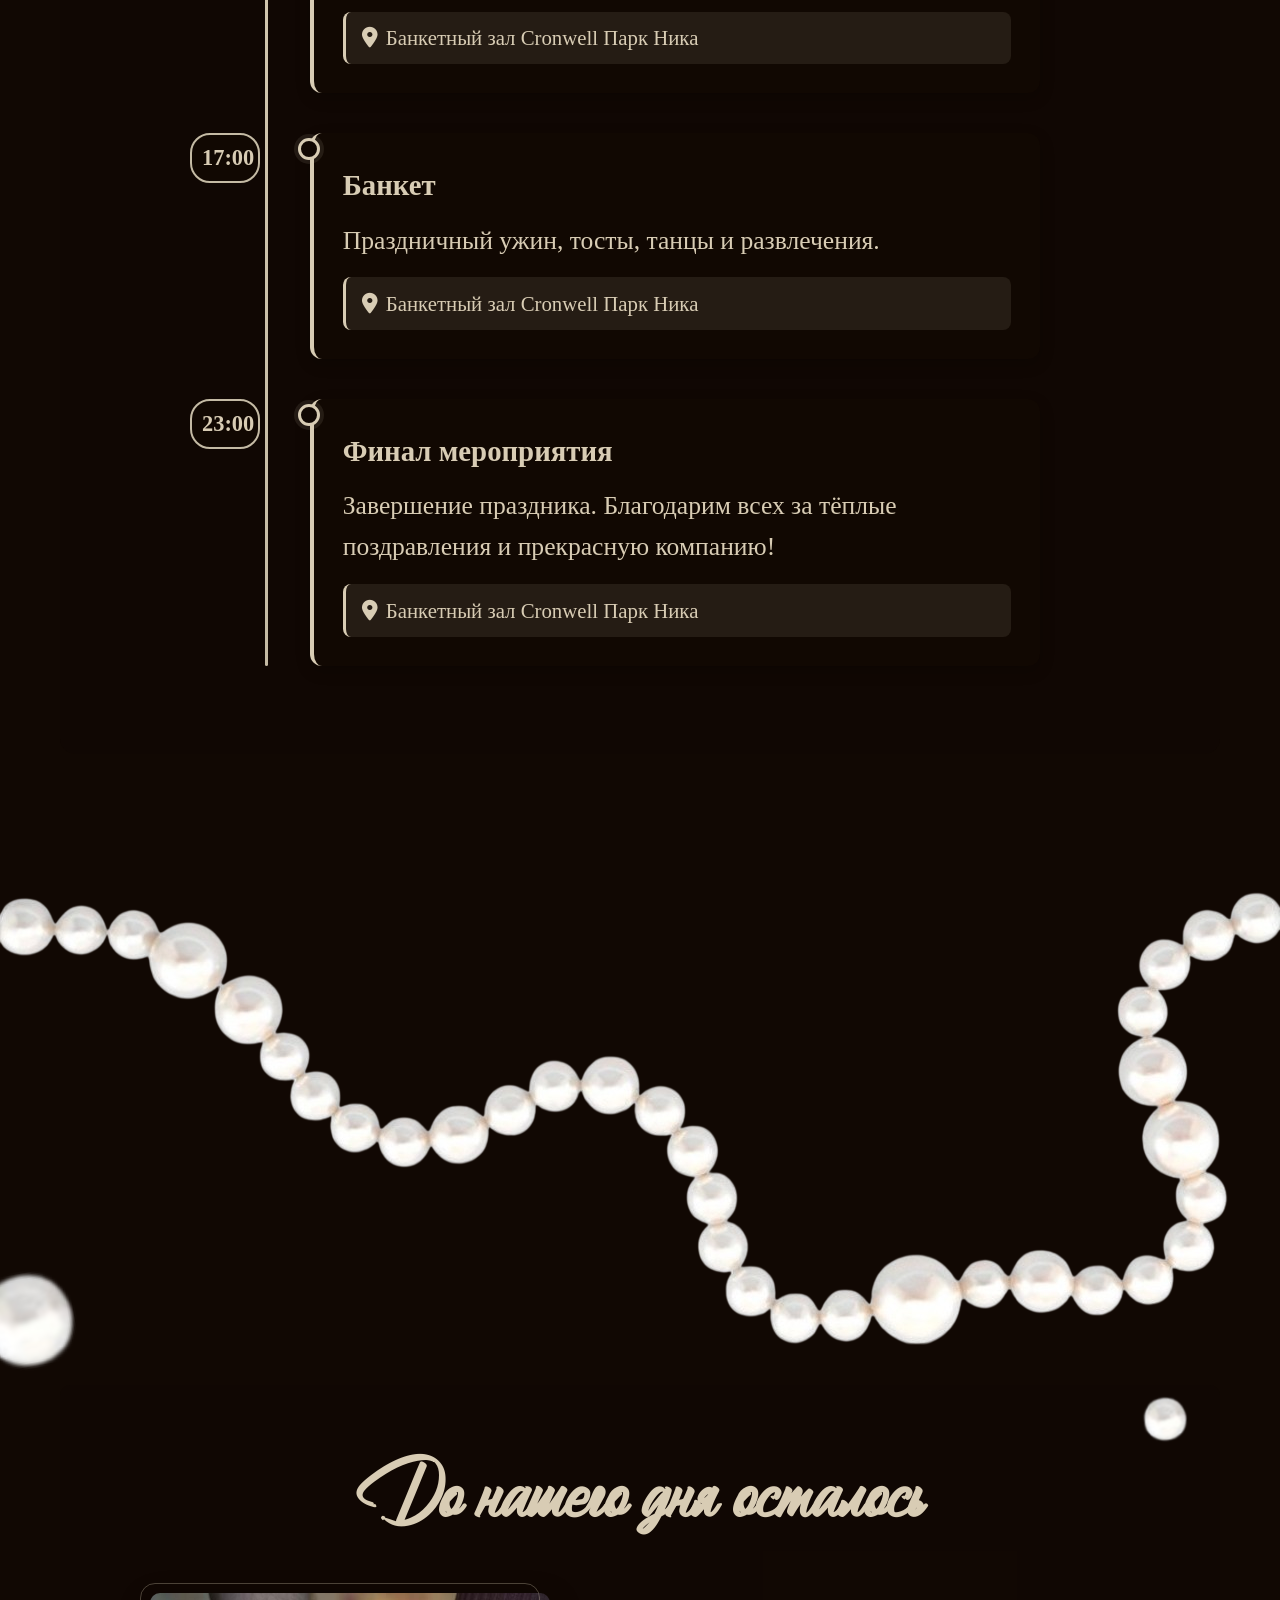
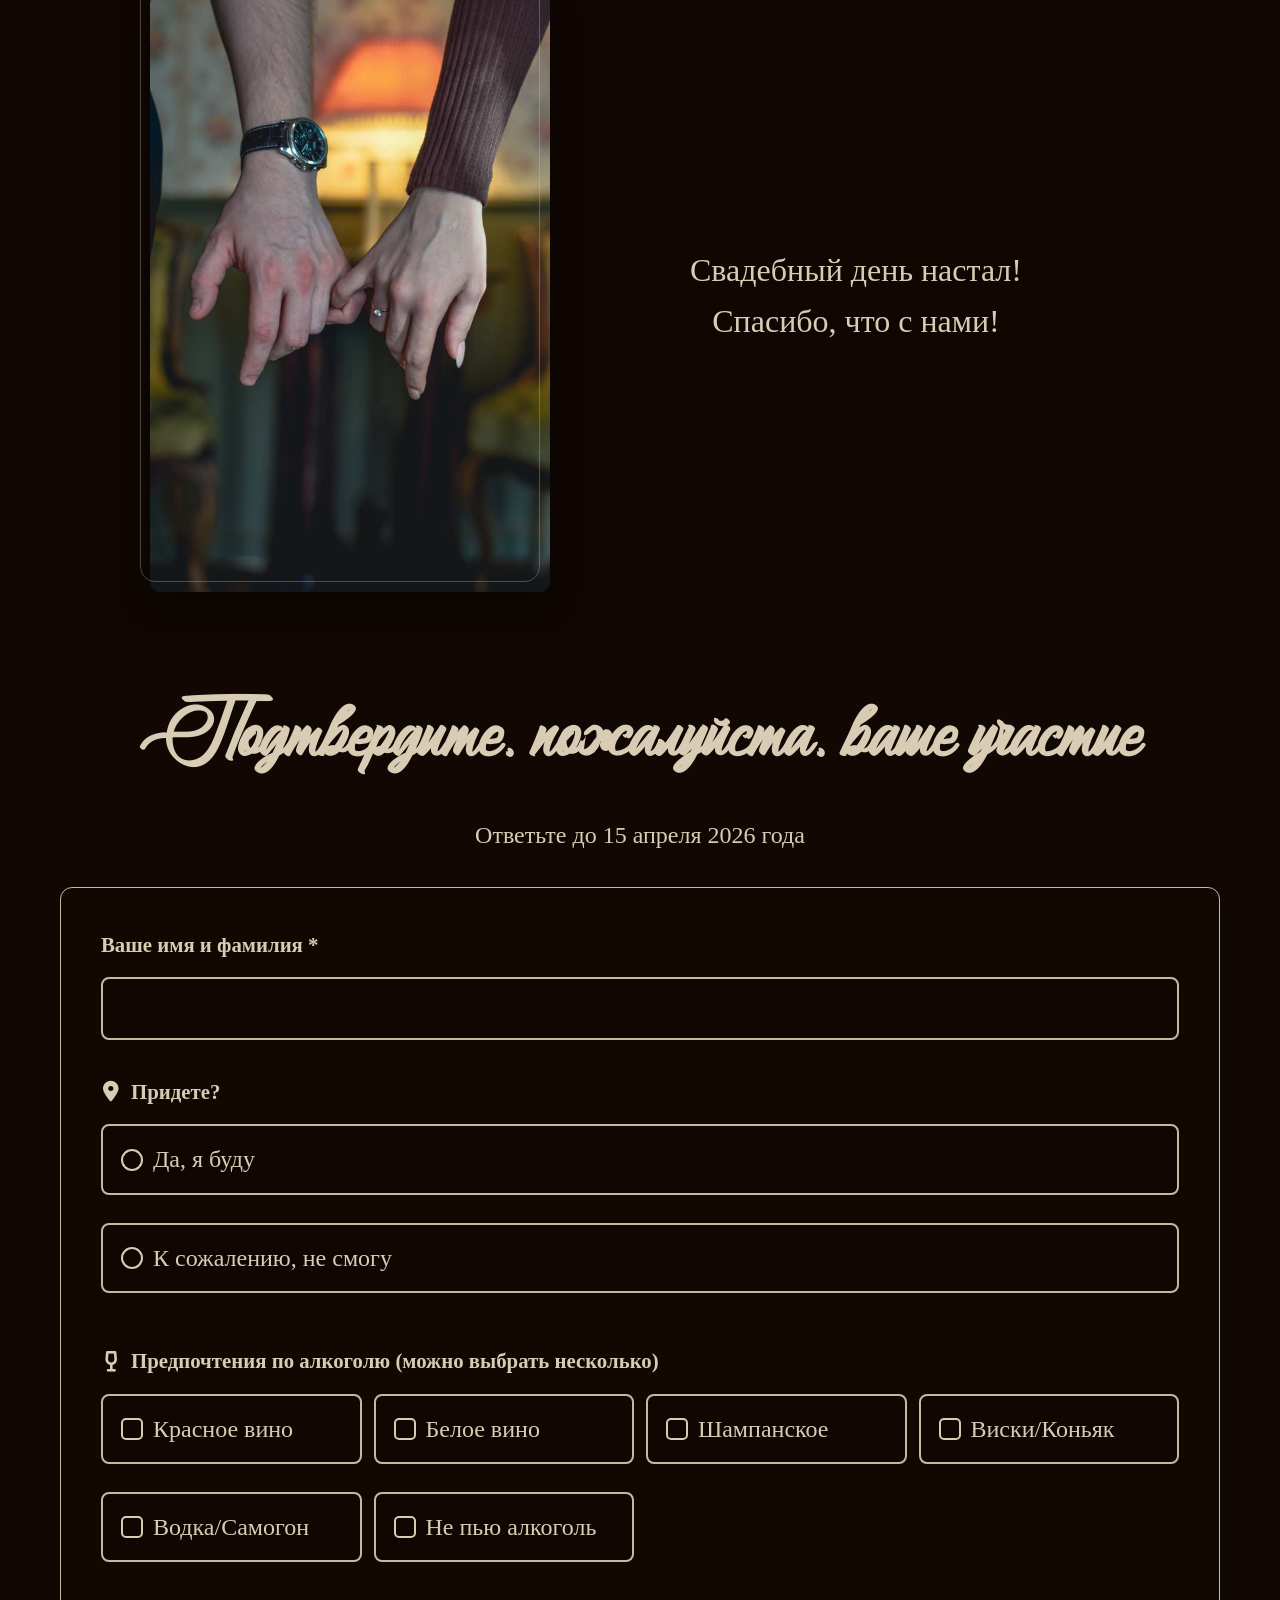
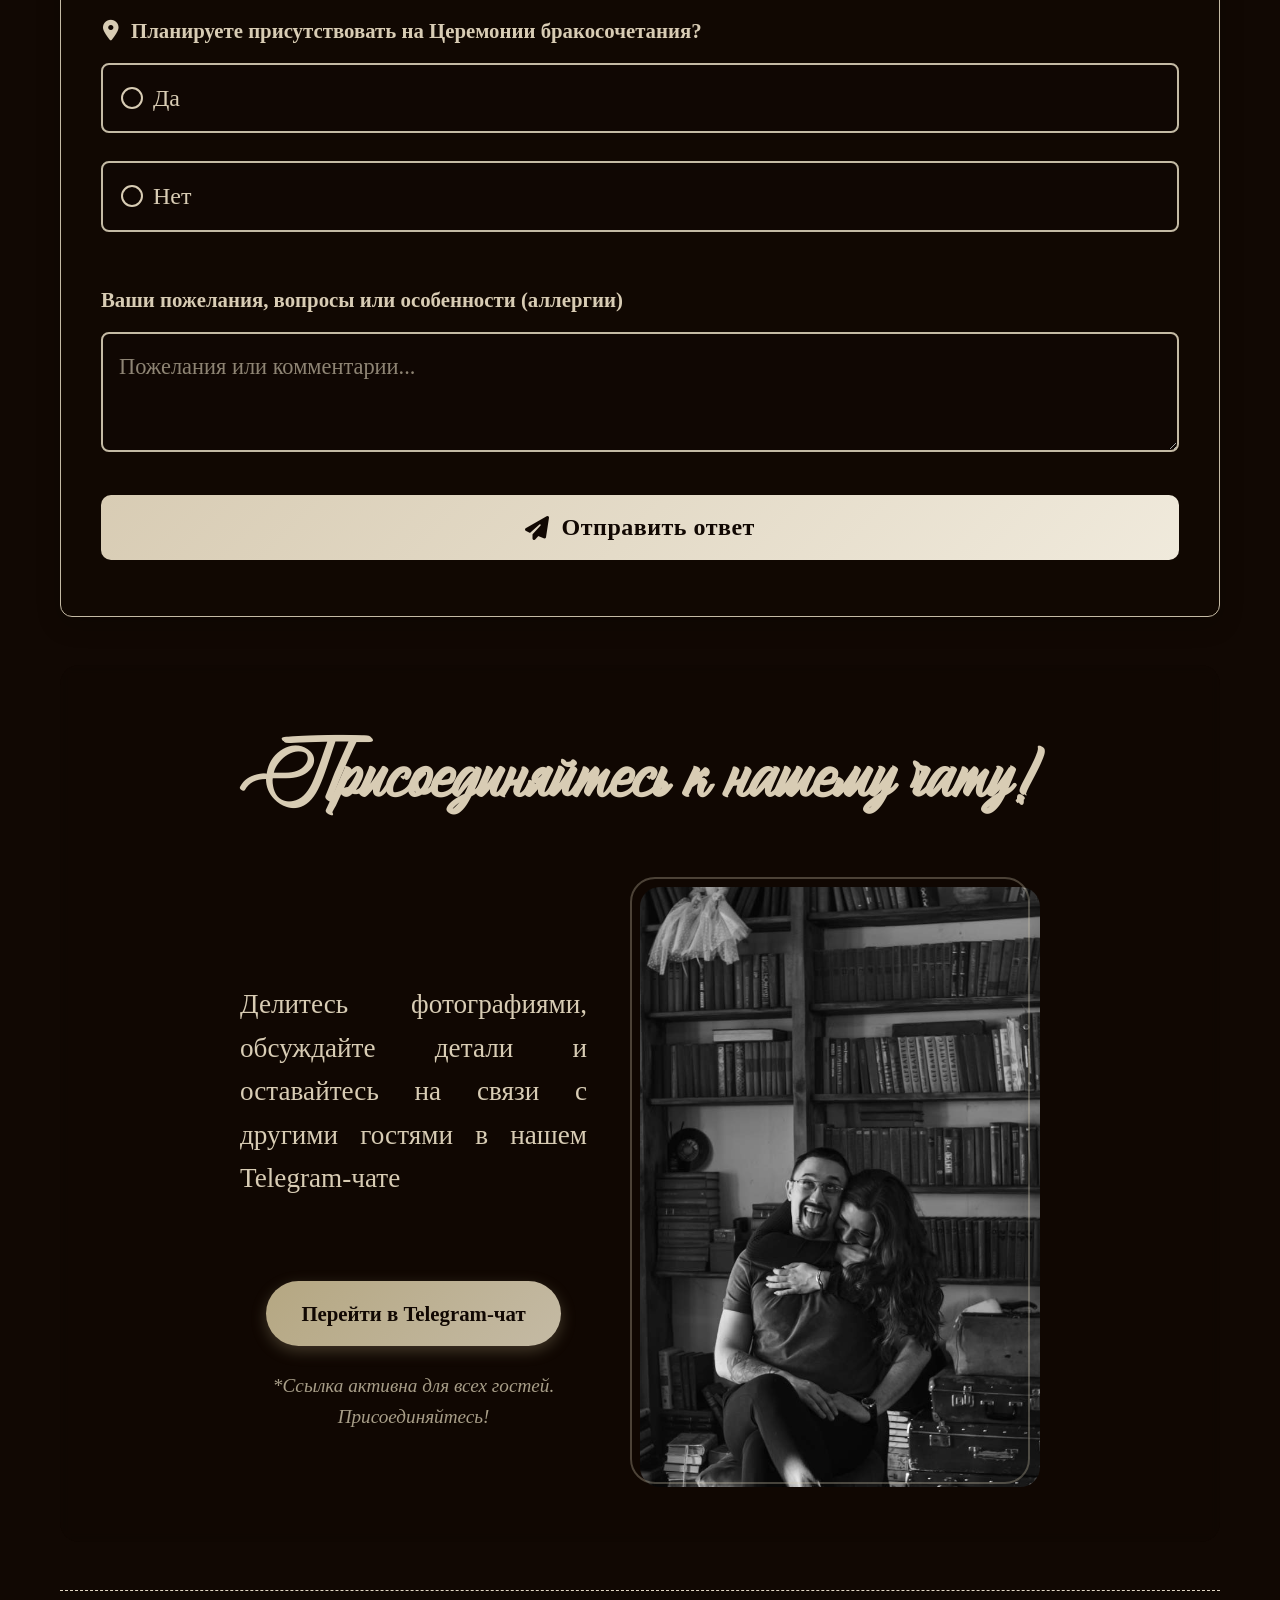
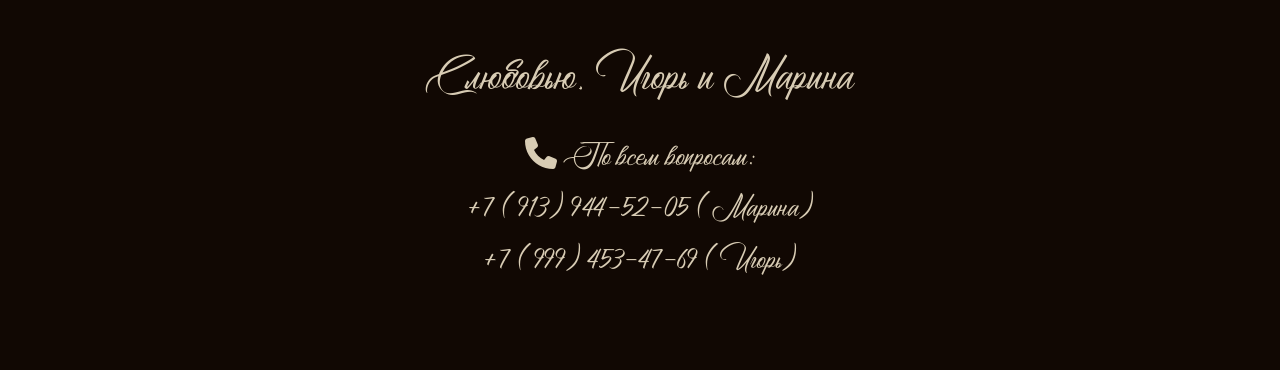
==== commit 3fee0286: "Add files via upload" ====
--- a/index.html
+++ b/index.html
@@ -438,7 +438,7 @@
     // ========== ФОРМА (ПРОСТОЙ GET ЗАПРОС) ==========
     const form = document.getElementById('rsvp-form');
     const feedback = document.getElementById('form-feedback');
-    const SCRIPT_URL = 'https://script.google.com/macros/s/AKfycbwMFsQUZjqGsl_HwgPJdNzp0BE2JeL5vVm_yE98GESzs-xSBshv23FB9SKoHd62rQ8l_Q/exec';
+    const SCRIPT_URL = 'https://script.google.com/macros/s/AKfycbyYV3bQKF_XzqXNP9xE84727-xGGVaS2_NaVlGP5_4VEpxY0VNbLvAteFOK4VwzTyMQog/exec';
     
     if (!form) return;
     
--- a/style.css
+++ b/style.css
@@ -1938,14 +1938,7 @@
         min-width: 60px; 
         padding: 0.8rem; 
     }
-    
-    .timer-number { 
-        font-size: 1.8rem; 
-    }
-    
-    .timer-label { 
-        font-size: 0.7rem; 
-    }
+  
     
      .timeline-icon {
         font-size: 1.4rem;
@@ -2039,7 +2032,8 @@
         margin: 0 auto;
     }
        #timer {
-        grid-template-columns: repeat(2, 1fr);  /* На маленьких 2 колонки */
+        display: grid;
+        grid-template-columns: repeat(4, 1fr);  /* На маленьких 2 колонки */
         gap: 0.3rem;
     }
  
@@ -2050,19 +2044,9 @@
     }
     
     /* Показываем только одну-две бусины */
-    .bead-1 {
-        display: block;
-        top: -100px;
-        right: -50px;
-        width: 80px;
-    }
-    
-    .bead-3-time {
-        display: block;
-        top: -50px;
-        left: -50px;
-        width: 100px;
-    }
+    
+    
+    
 }
 
 
@@ -2406,7 +2390,7 @@
         font-size: 1.1rem;
     }
         .timeline-content h3 {
-        font-size: 1.3rem;
+        font-size: 1.3rem !important
     }
     .timeline-time {
         left:-50px;
@@ -2422,6 +2406,7 @@
                grid-template-columns: repeat(5, 1fr);}
 
     .bead-1 {
+        display: block;
         top: -90px;
         right: -10px;
         width: 50px;
@@ -2453,13 +2438,14 @@
     }
 
 .bead-1-time {
-     top: -90px;
+        top: 10px;
         right: -10px;
         width: 50px;
+        display: block;
 }
 
 .bead-2-time {
- top: 10px;
+        top: 50px;
         right: -45px;
         width: 75px;
         transform: rotate(-5deg);
@@ -2467,11 +2453,20 @@
 }
 
 .bead-3-time {
- display: block;
+        display: block;
         top: -30px;
-            left: 250px;
+        left: 10px;
             width: 95px;
         transform: rotate(-8deg);
 }
-
+.beads-container-time {
+        margin-bottom: 5rem;
+}
+
+    .timer-label { 
+                font-size: 0.6rem;
+    }
+    .textarea {
+    font-size: 1.2rem;
+    }
 }
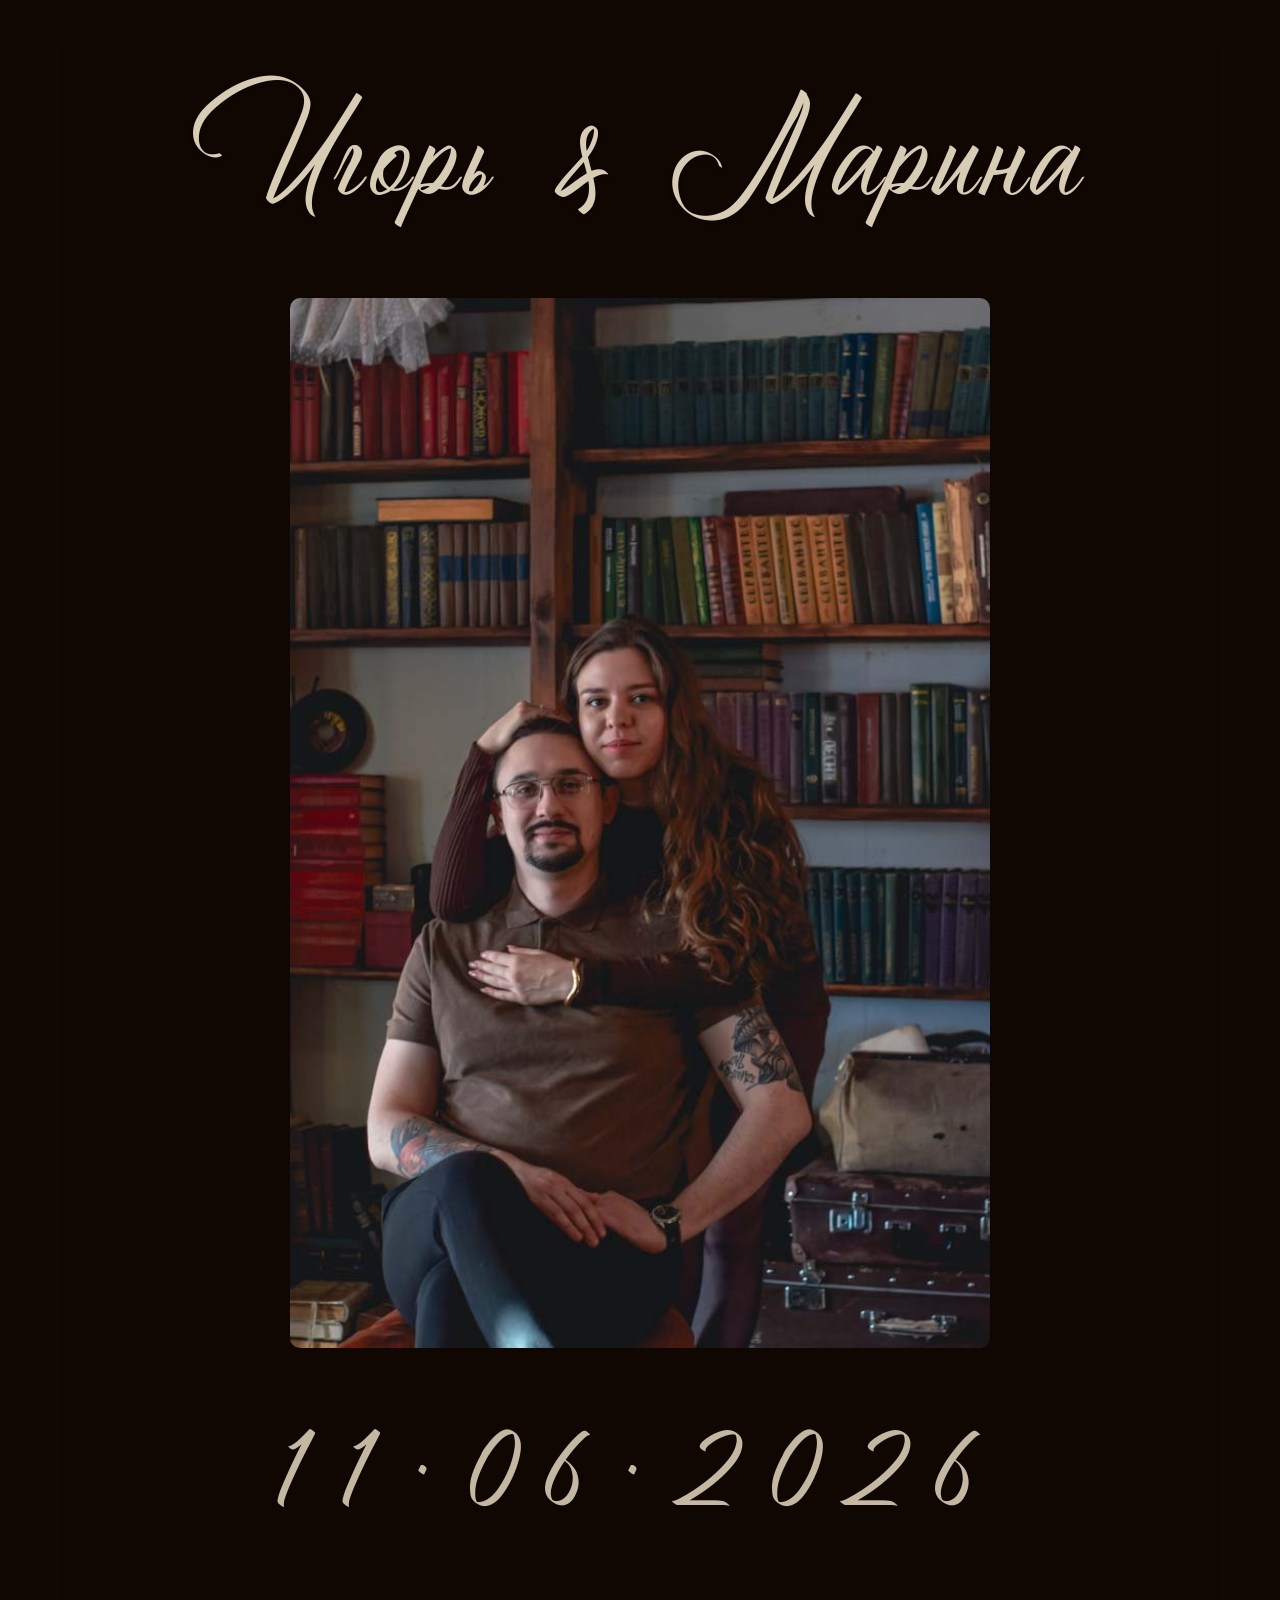
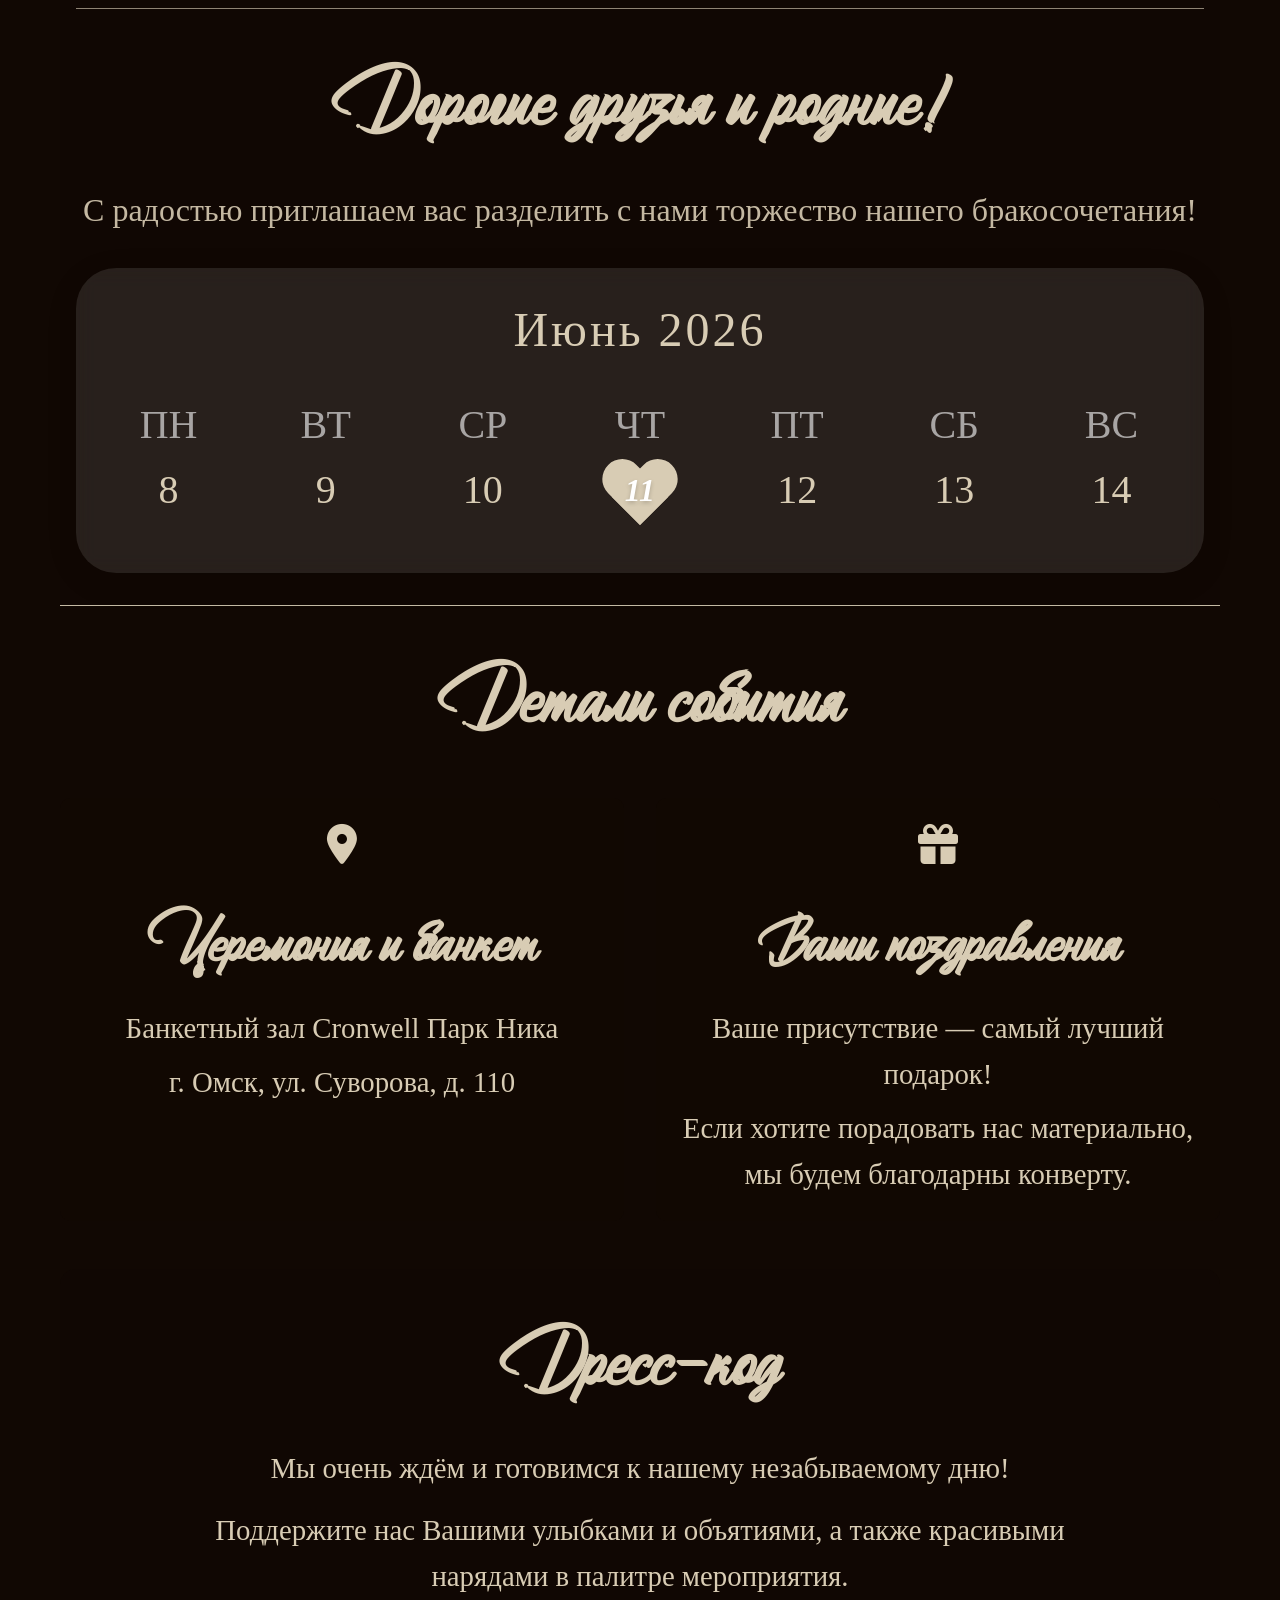
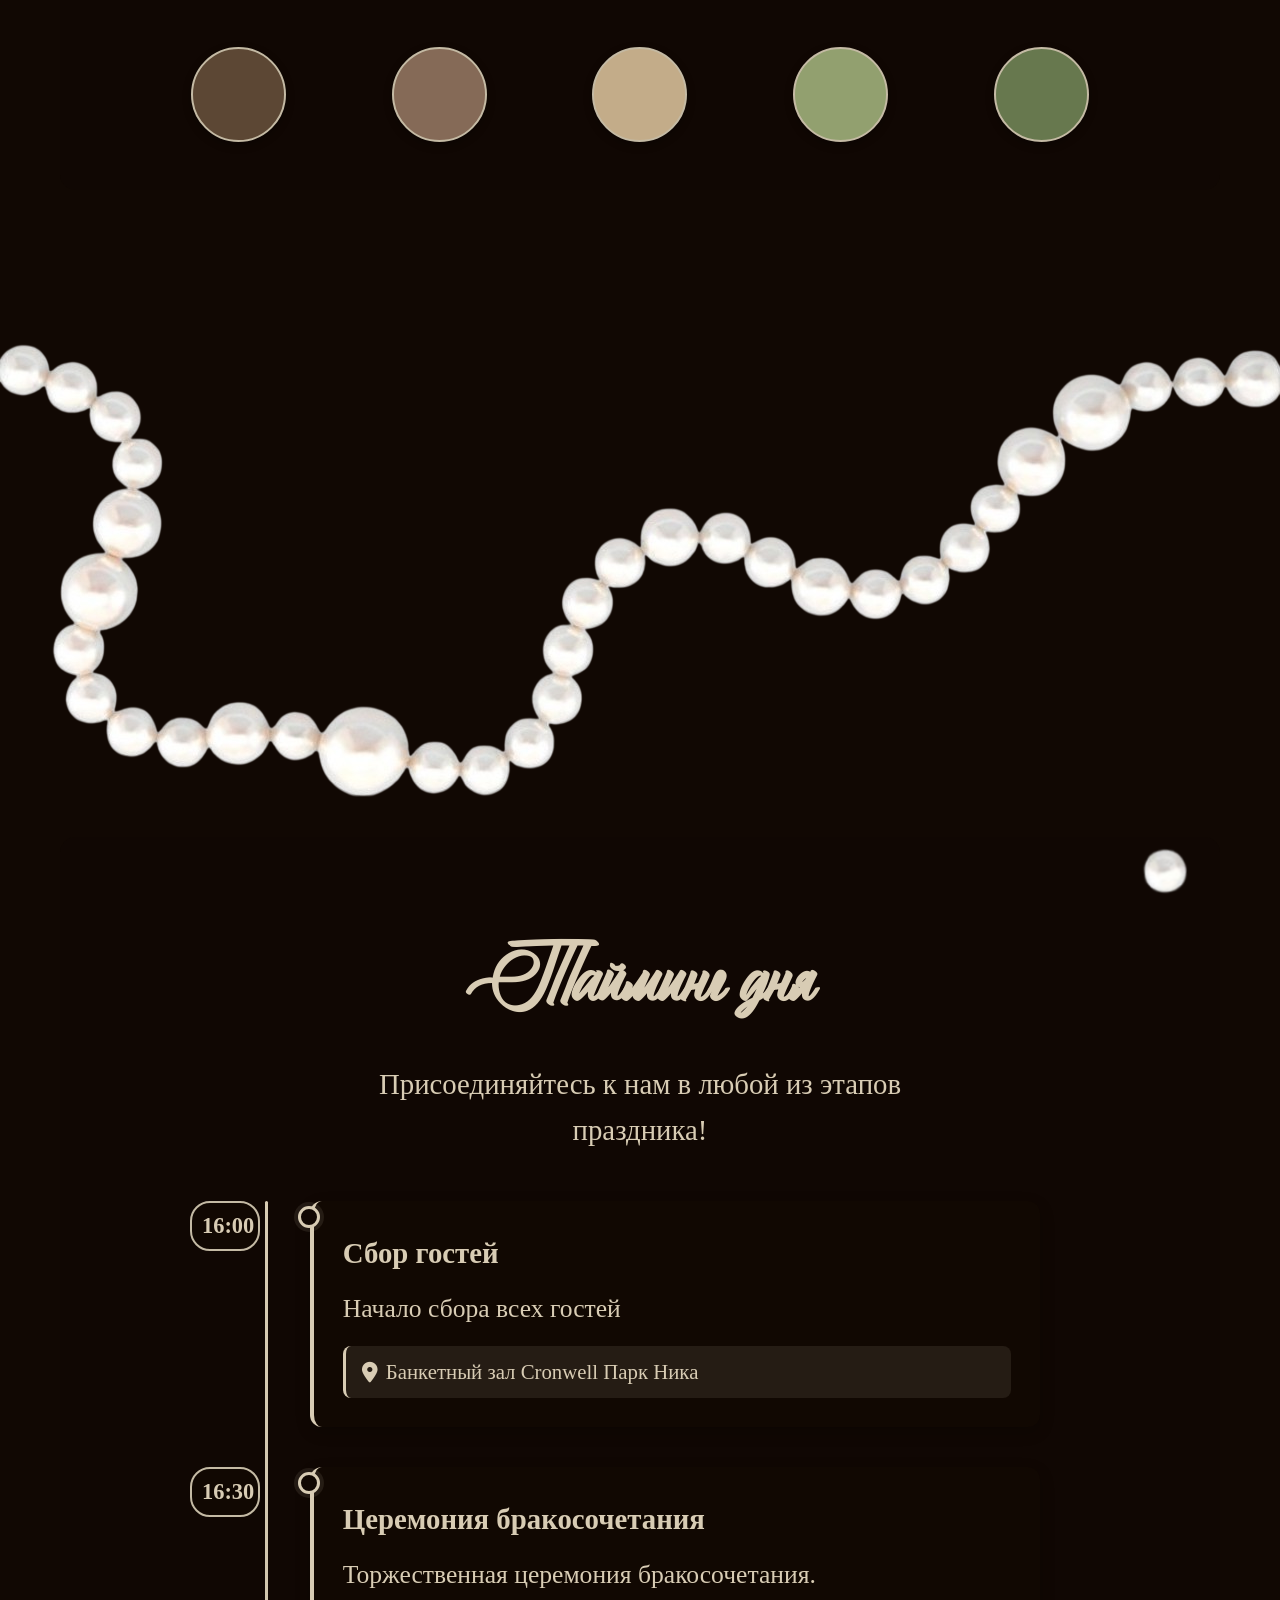
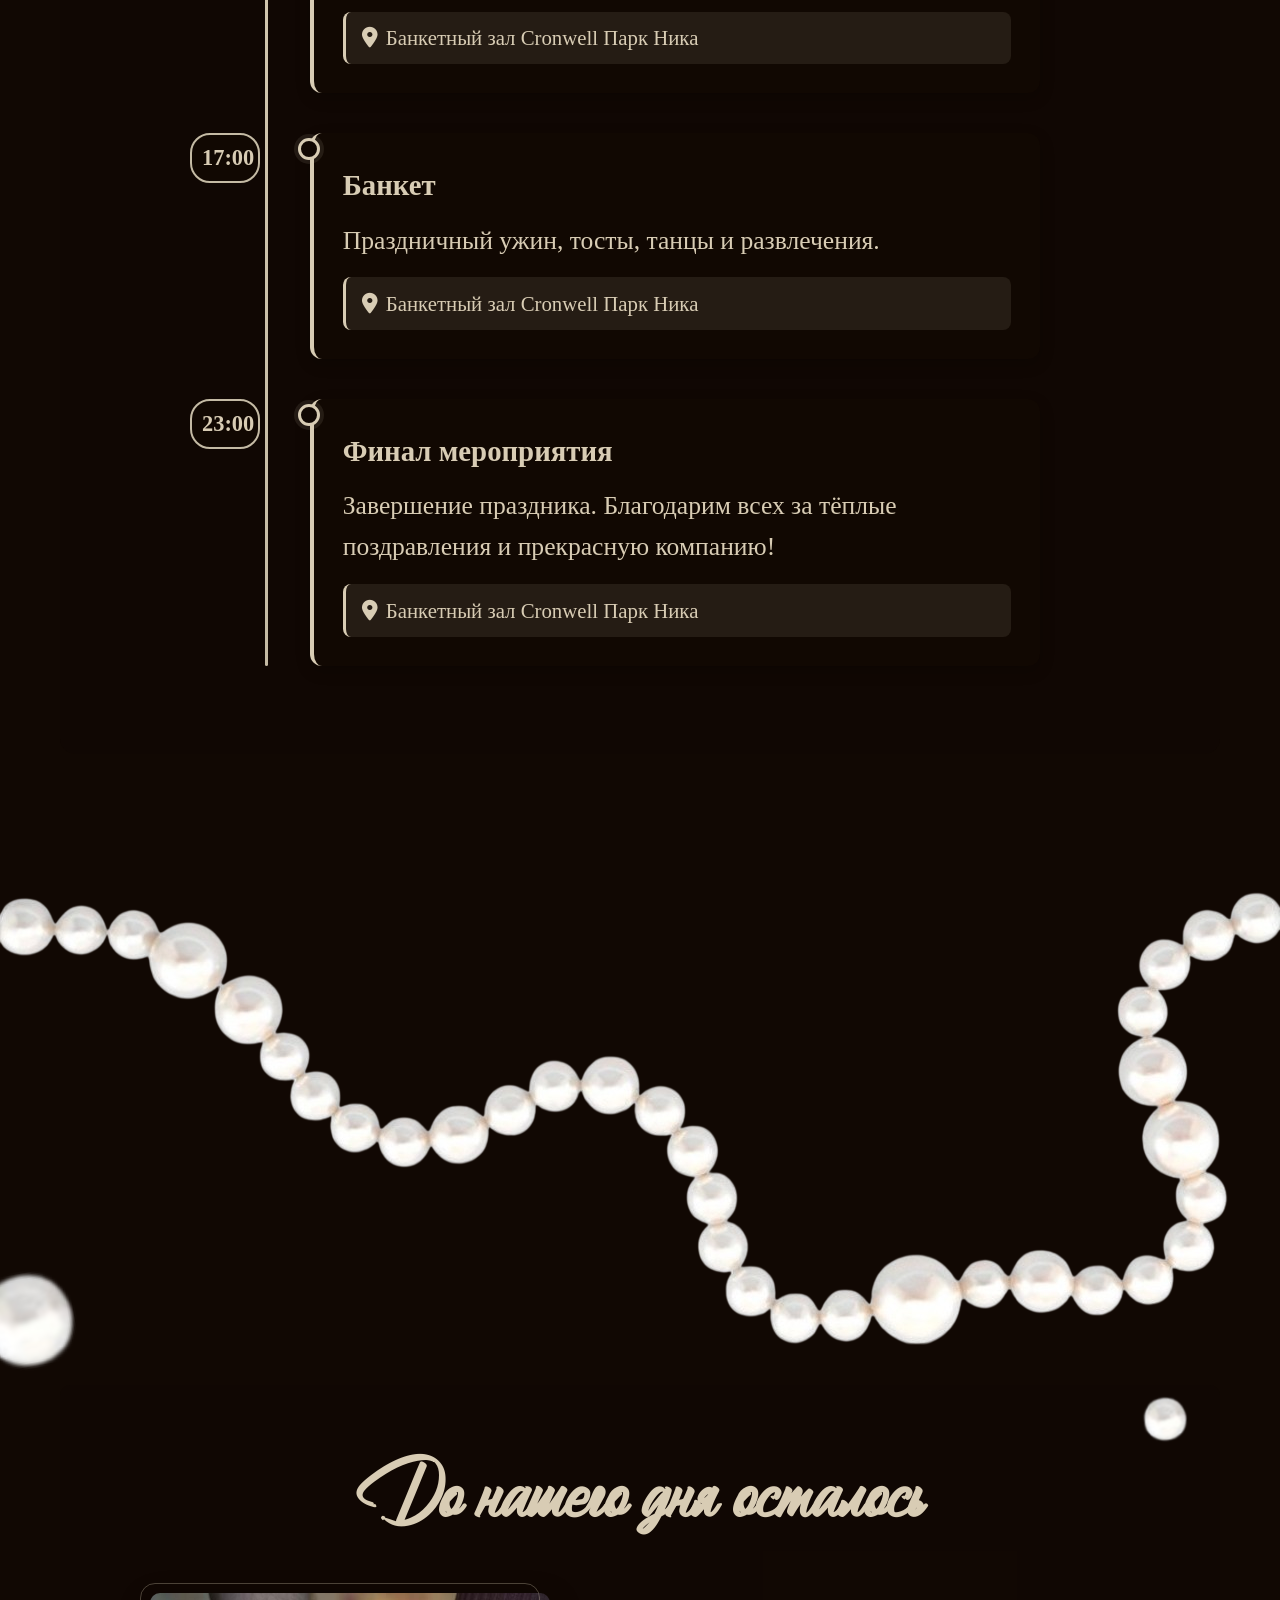
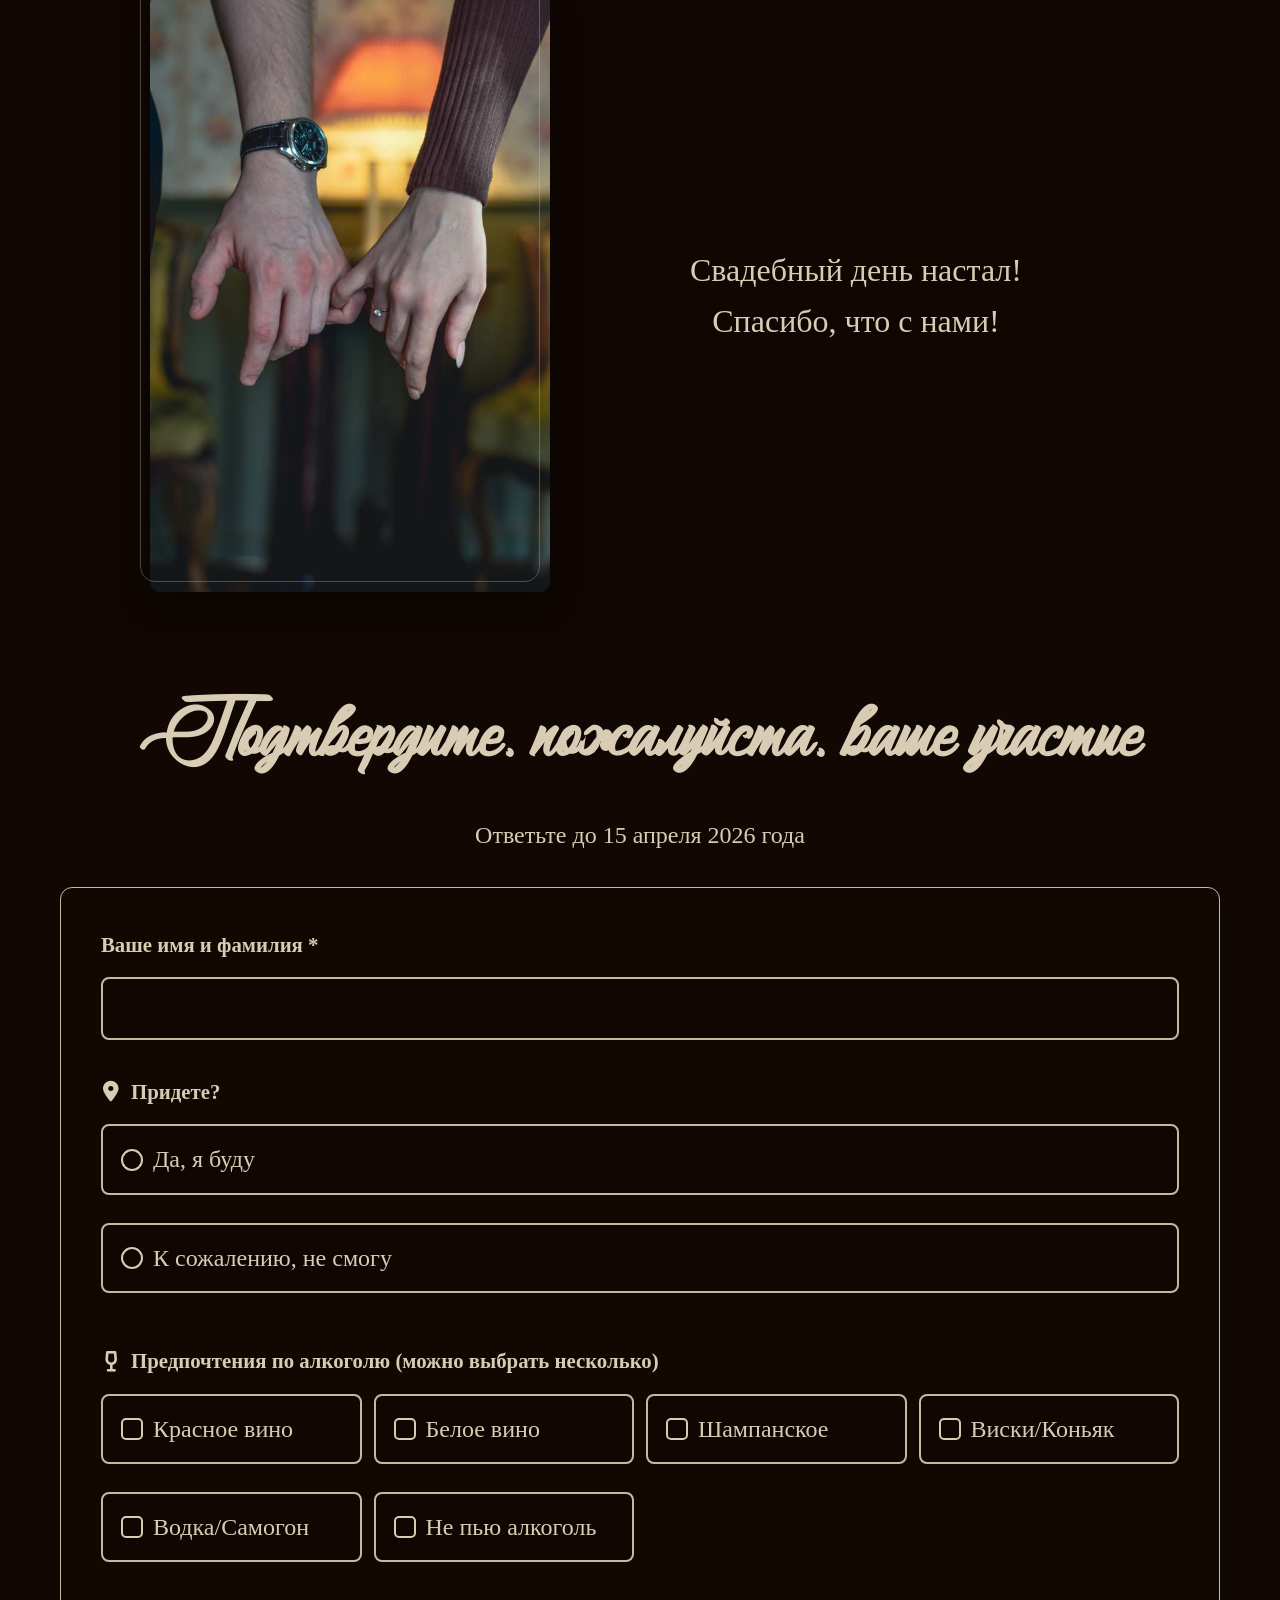
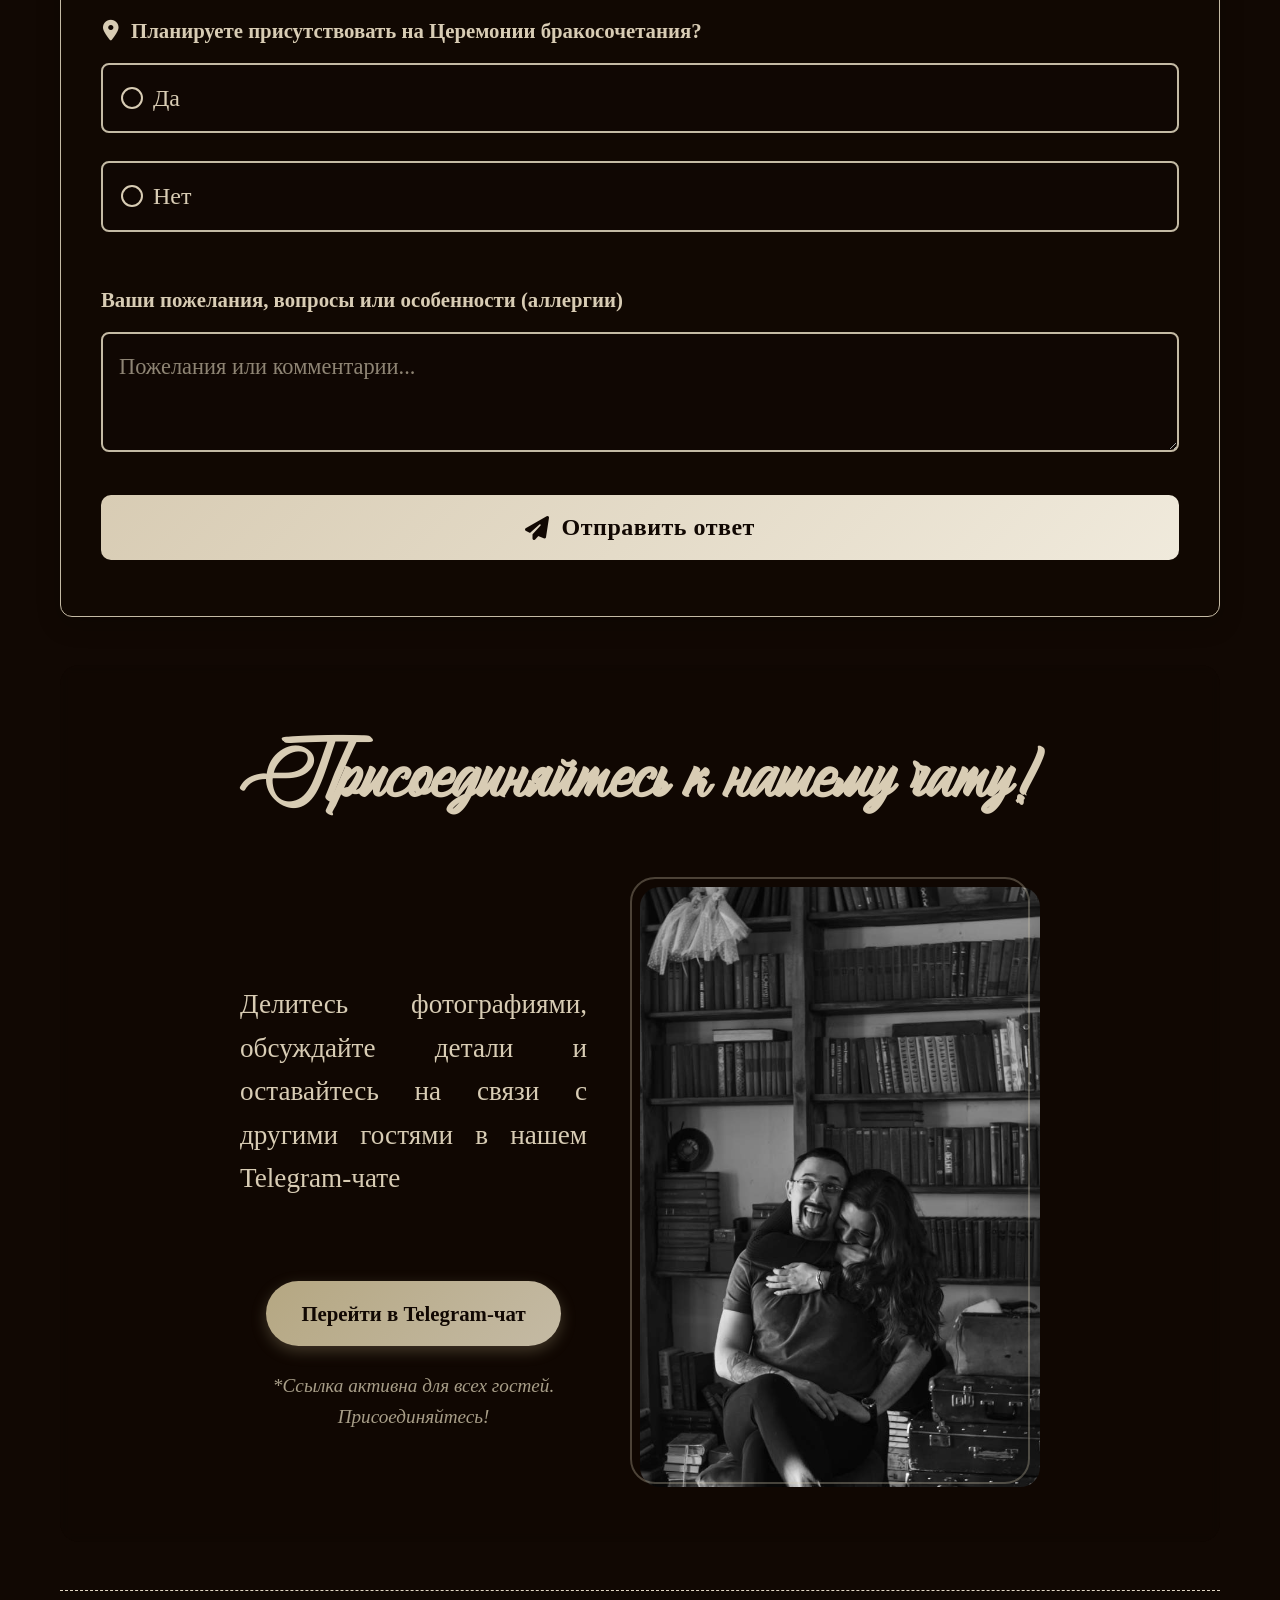
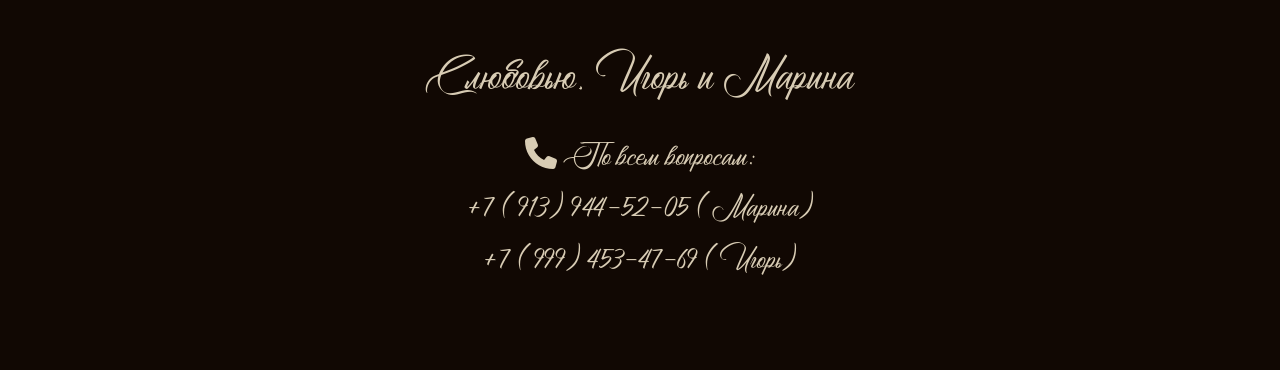
==== commit fab9507c: "Add files via upload" ====
--- a/index.html
+++ b/index.html
@@ -438,7 +438,7 @@
     // ========== ФОРМА (ПРОСТОЙ GET ЗАПРОС) ==========
     const form = document.getElementById('rsvp-form');
     const feedback = document.getElementById('form-feedback');
-    const SCRIPT_URL = 'https://script.google.com/macros/s/AKfycbyYV3bQKF_XzqXNP9xE84727-xGGVaS2_NaVlGP5_4VEpxY0VNbLvAteFOK4VwzTyMQog/exec';
+    const SCRIPT_URL = 'https://script.google.com/macros/s/AKfycbxfv6lQXqjGkYApElV3sH5rMxqeotSrHH65lpMAkG9L_GaBt009LPPuSlgx5e_5zbNIxw/exec';
     
     if (!form) return;
     
--- a/style.css
+++ b/style.css
@@ -206,7 +206,7 @@
     }
     
     p {
-        font-size: 1rem;
+        font-size: 1rem!important;
     }
     
     /* Hero секция */
@@ -238,11 +238,6 @@
         font-size: 1.5rem;
     }
     
-    .day-name {
-        font-size: 1rem !important;
-        margin-bottom: 0.3rem;
-        height: auto;
-    }
     
     .day-number {
         font-size: 1.2rem !important;
@@ -284,6 +279,7 @@
     }
     
     #timer {
+            margin-left: 2rem;
         gap: 0.5rem;
         padding: 1rem 0.5rem;
     }
@@ -431,7 +427,7 @@
     }
     
     .hero-date {
-        font-size: 1.5rem;
+        font-size: 1.5rem!important;
     }
     
     #timer { 
@@ -461,7 +457,7 @@
     }
     
     .timer-number { 
-        font-size: 2.2rem; 
+        font-size: 2.2rem!important;
     }
     
     .details-grid { 
@@ -522,7 +518,9 @@
     }
     
     .telegram-description {
-        font-size: 1.1rem;
+        font-size: 1.1rem !important;
+        margin-top: 0px!important; 
+     margin-bottom: 0px!important;
     }
     
     .telegram-button {
@@ -563,27 +561,27 @@
     
     .month-label {
         font-family: 'Cormorant Garamond', serif;
-        font-size: 1.5rem;
+        font-size: 1.5rem!important;
         margin-bottom: 1.5rem;
     }
     
     .day-number {
-        font-size: 2rem;
+        font-size: 2rem!important;
     }
     
     .heart-shape {
-        width: 60px;
-        height: 52px;
+        width: 60px!important;
+        height: 52px!important;
     }
     
     .heart-shape::before,
     .heart-shape::after {
-        width: 30px;
-        height: 48px;
+        width: 30px!important;
+        height: 48px!important;
     }
     
     .heart-shape::before {
-        left: 30px;
+        left: 30px!important;
     }
     
     .heart-text {
@@ -591,7 +589,7 @@
     }
     
     .week-grid {
-        gap: 10px;
+        gap: 10px!important;
     }
     
     .hero-names {
@@ -601,12 +599,12 @@
     }
     
     .hero h1 {
-        font-size: 1.5rem;
+        font-size: 2.5rem!important;
     }
 
         .day-name {
-        font-size: 1.2rem !important;  /* Уменьшить с 2.5rem */
-        margin-bottom: 0.5rem;
+        font-size: 2.5rem !important;  /* Уменьшить с 2.5rem */
+        margin-bottom: 0.5rem!important;
     }
     
     .day-number {
@@ -640,7 +638,7 @@
     
     .radio-label,
     .checkbox-label {
-        font-size: 1rem;  /* Уменьшить с 1.2rem */
+        font-size: 1rem!important;  /* Уменьшить с 1.2rem */
     }
         footer {
         font-size: 1rem;  /* Уменьшить с 1.3rem */
@@ -2015,7 +2013,7 @@
     }
     
     .hero-names {
-        font-size: 6rem;  /* Уменьшаем с 9rem */
+        font-size: 3rem!important;  /* Уменьшаем с 9rem */
     }
     
     .hero-date.wedding-day {
@@ -2032,6 +2030,7 @@
         margin: 0 auto;
     }
        #timer {
+            margin-left: 2rem;
         display: grid;
         grid-template-columns: repeat(4, 1fr);  /* На маленьких 2 колонки */
         gap: 0.3rem;
@@ -2125,10 +2124,11 @@
 @media (max-width: 768px) {
     .timeline {
         padding-left: 50px;
-    }
-
-    .timeline:before {
-        left: 15px;
+        
+    }
+
+       .timeline:before {
+        left: 65px;
         width: 2px;
     }
 
@@ -2190,7 +2190,7 @@
     /* ✅ ВРЕМЯ — ПРАВЕЕ И ЧИТАЕМОЕ */
     .timeline-time {
         position: absolute;         /* Оставляем абсолютное позиционирование */
-        left: -40px;                /* Сдвигаем правее (было -90px, -70px и т.д.) */
+        left: -50px;                /* Сдвигаем правее (было -90px, -70px и т.д.) */
         top: 0;
         width: 50px;                /* Чуть шире, чтобы текст вмещался */
         text-align: right;
@@ -2205,7 +2205,7 @@
 
 
     .timeline-content h3 {
-        font-size: 1.3rem;
+        font-size: 1.3rem!important;
     }
 
     .timeline-content p {
@@ -2238,7 +2238,7 @@
     }
     
     .full-width-photo {
-        height: 200px;  /* Меньше на мобильных */
+        height: 220px;  /* Меньше на мобильных */
     }
 }
 
